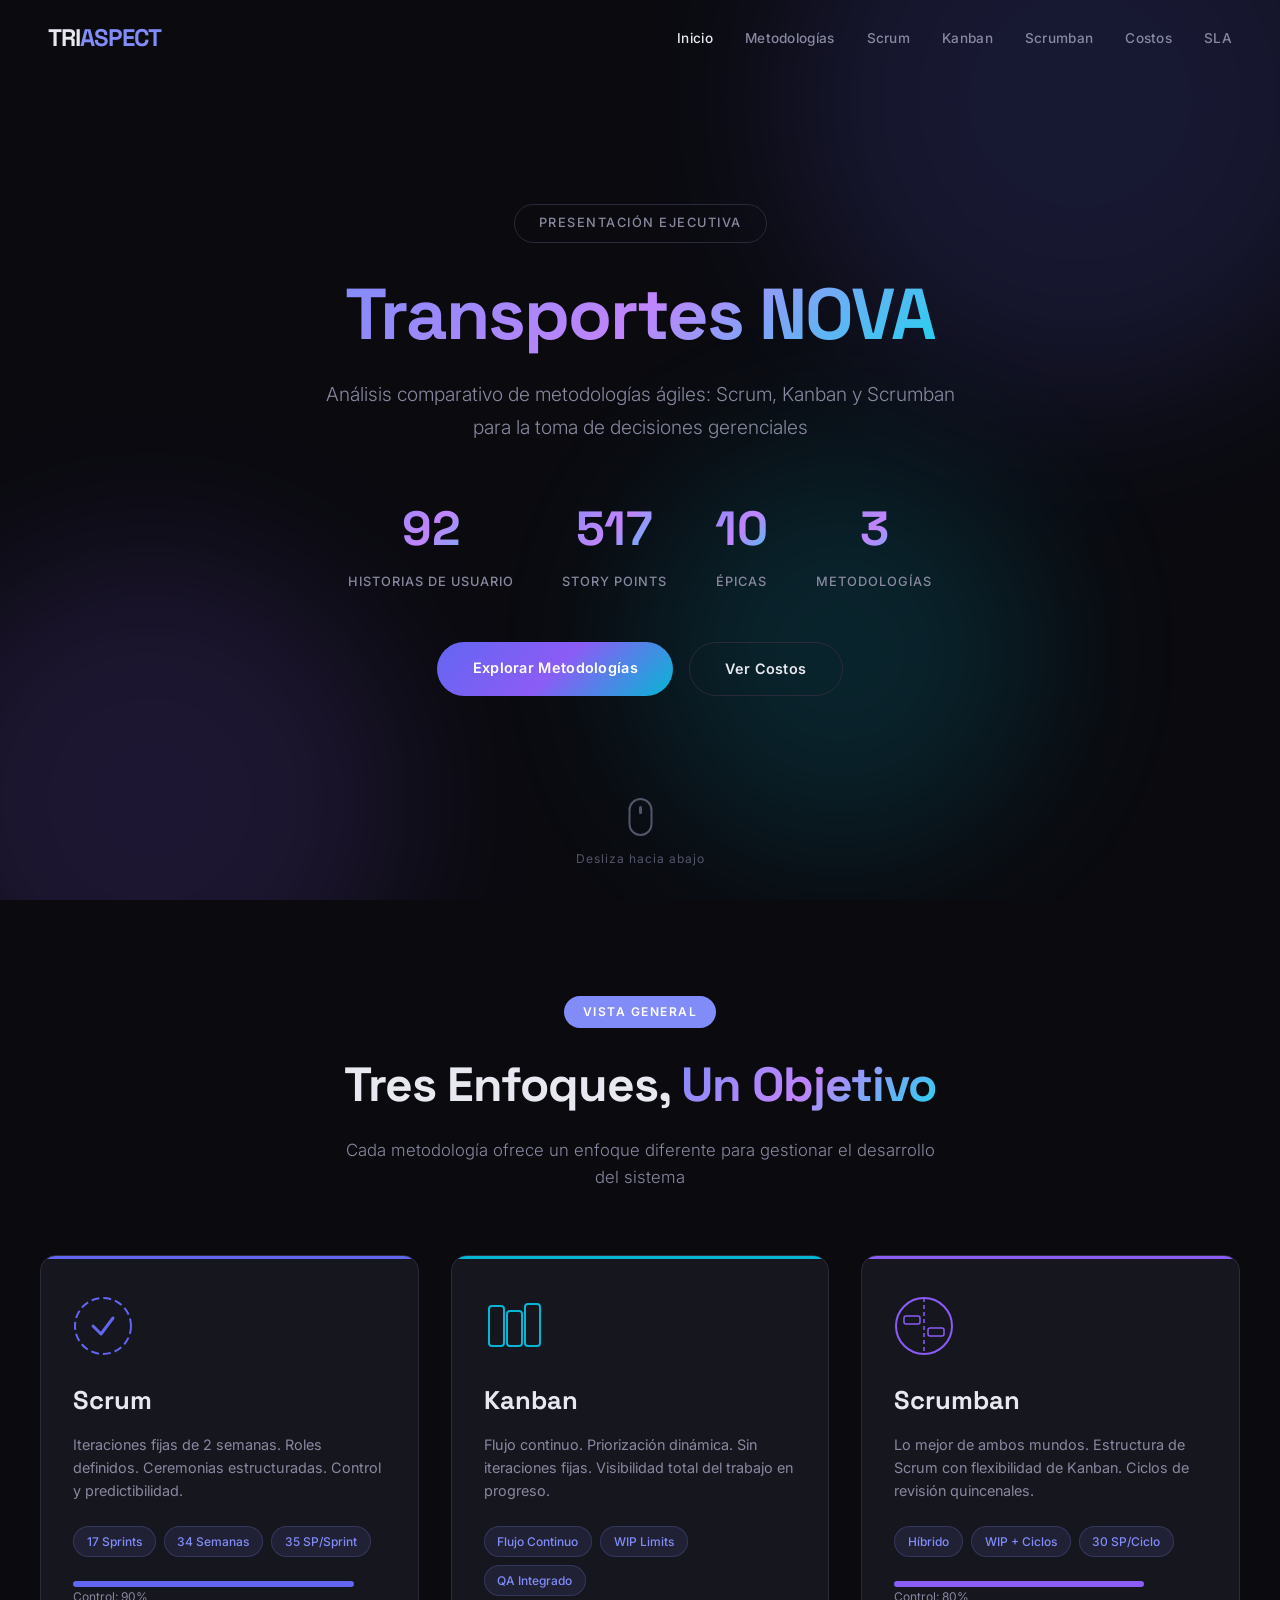
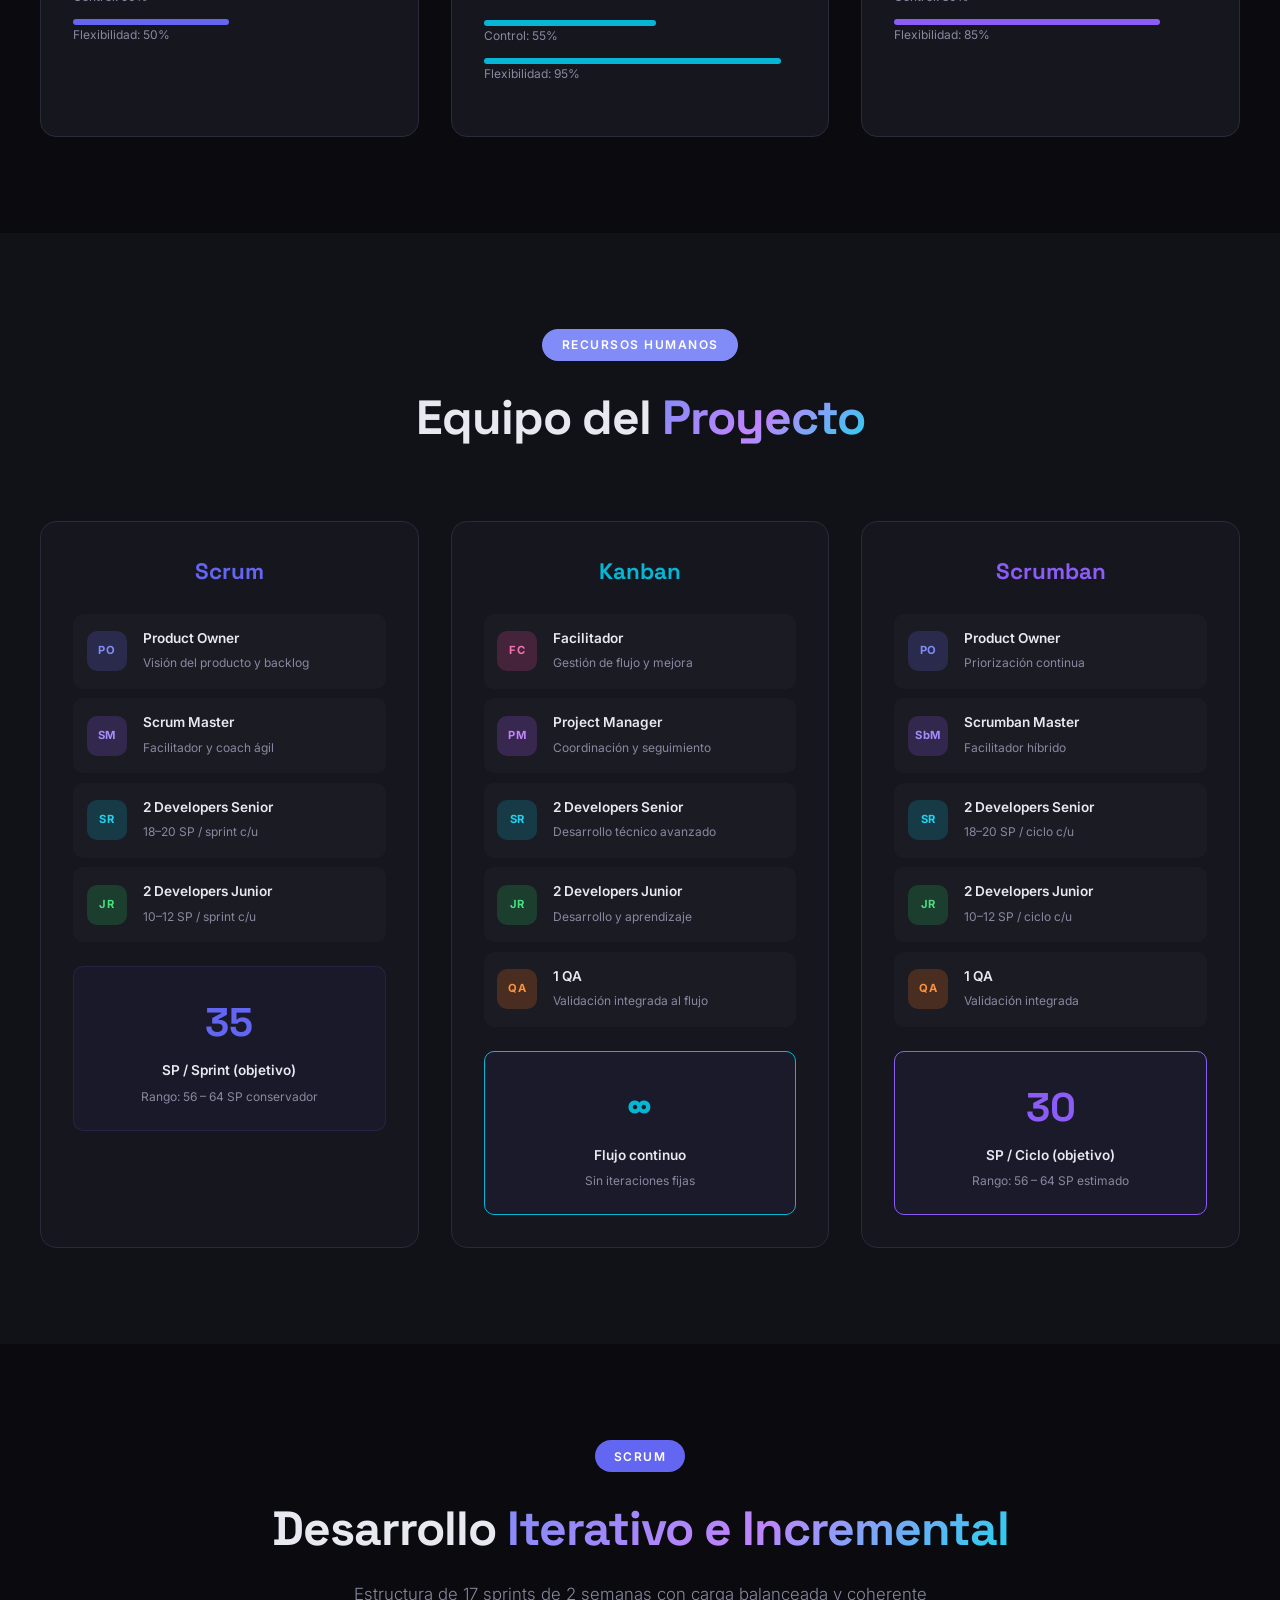
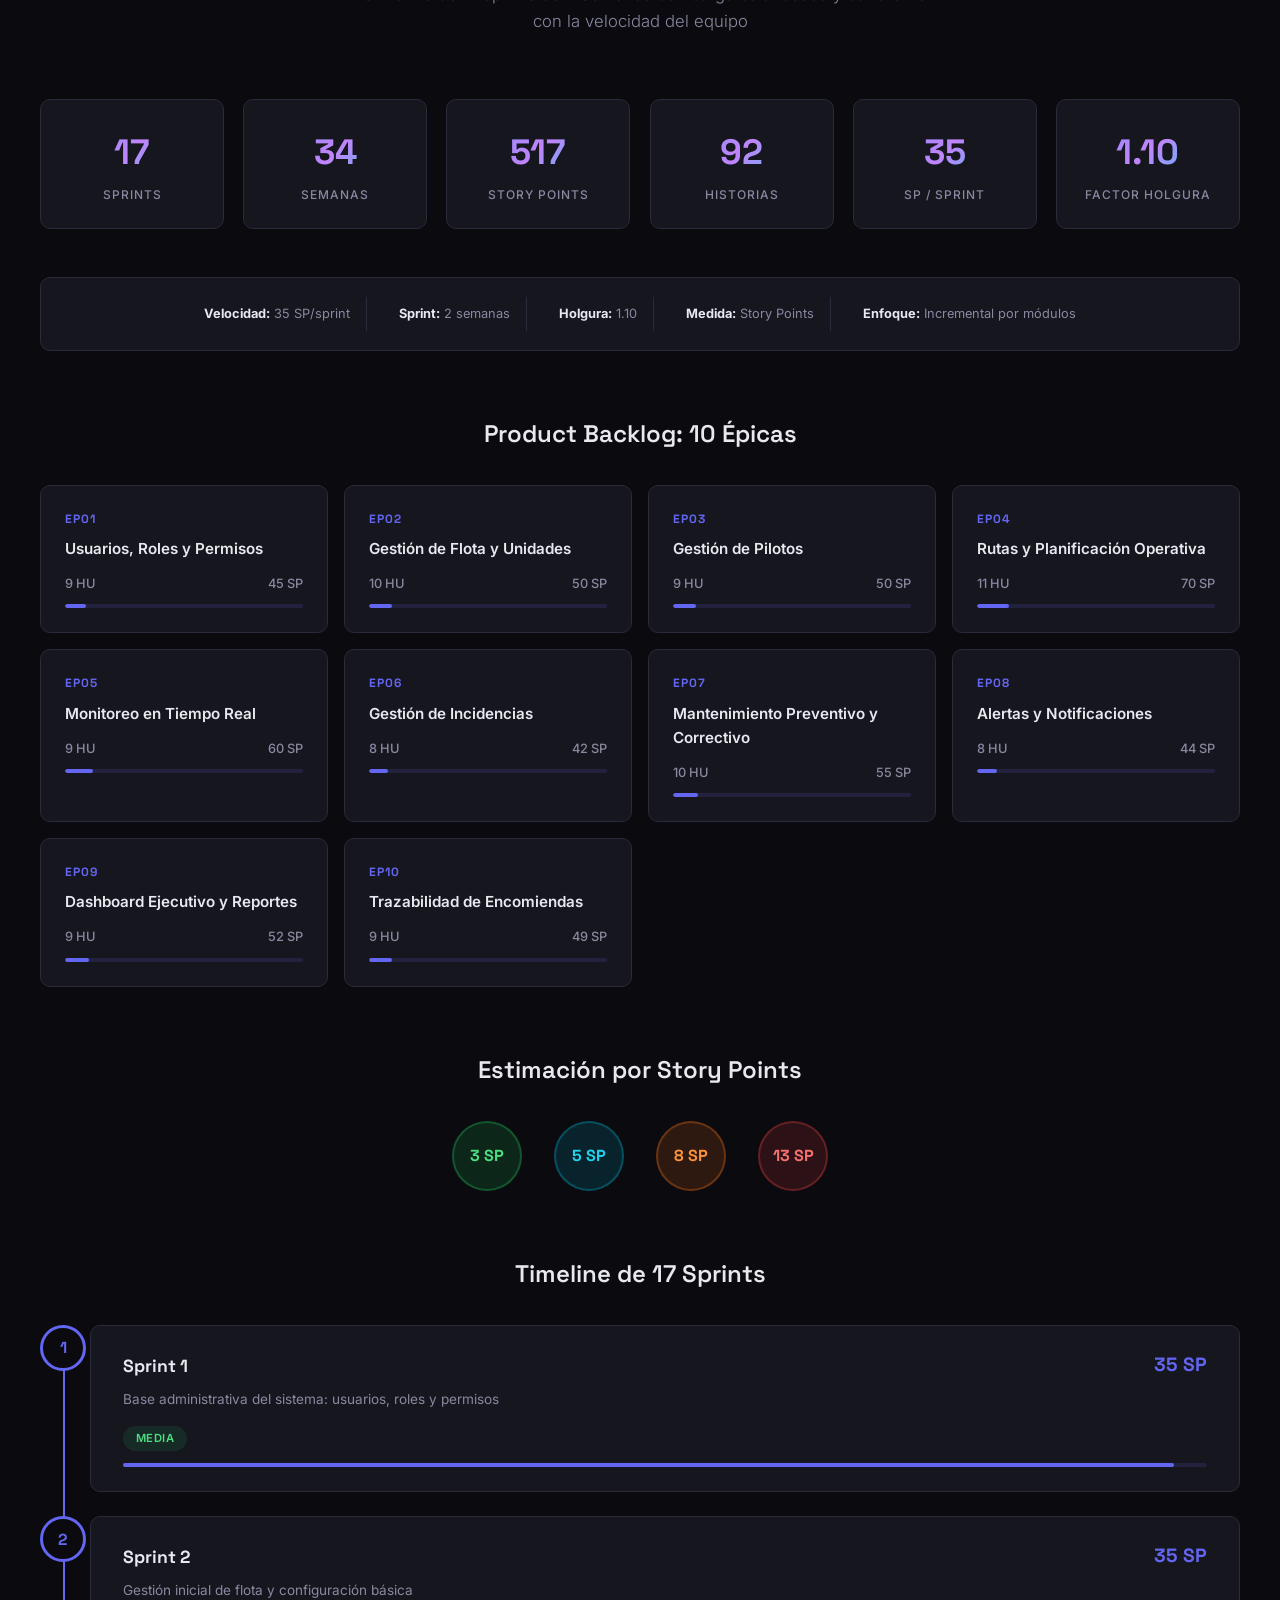
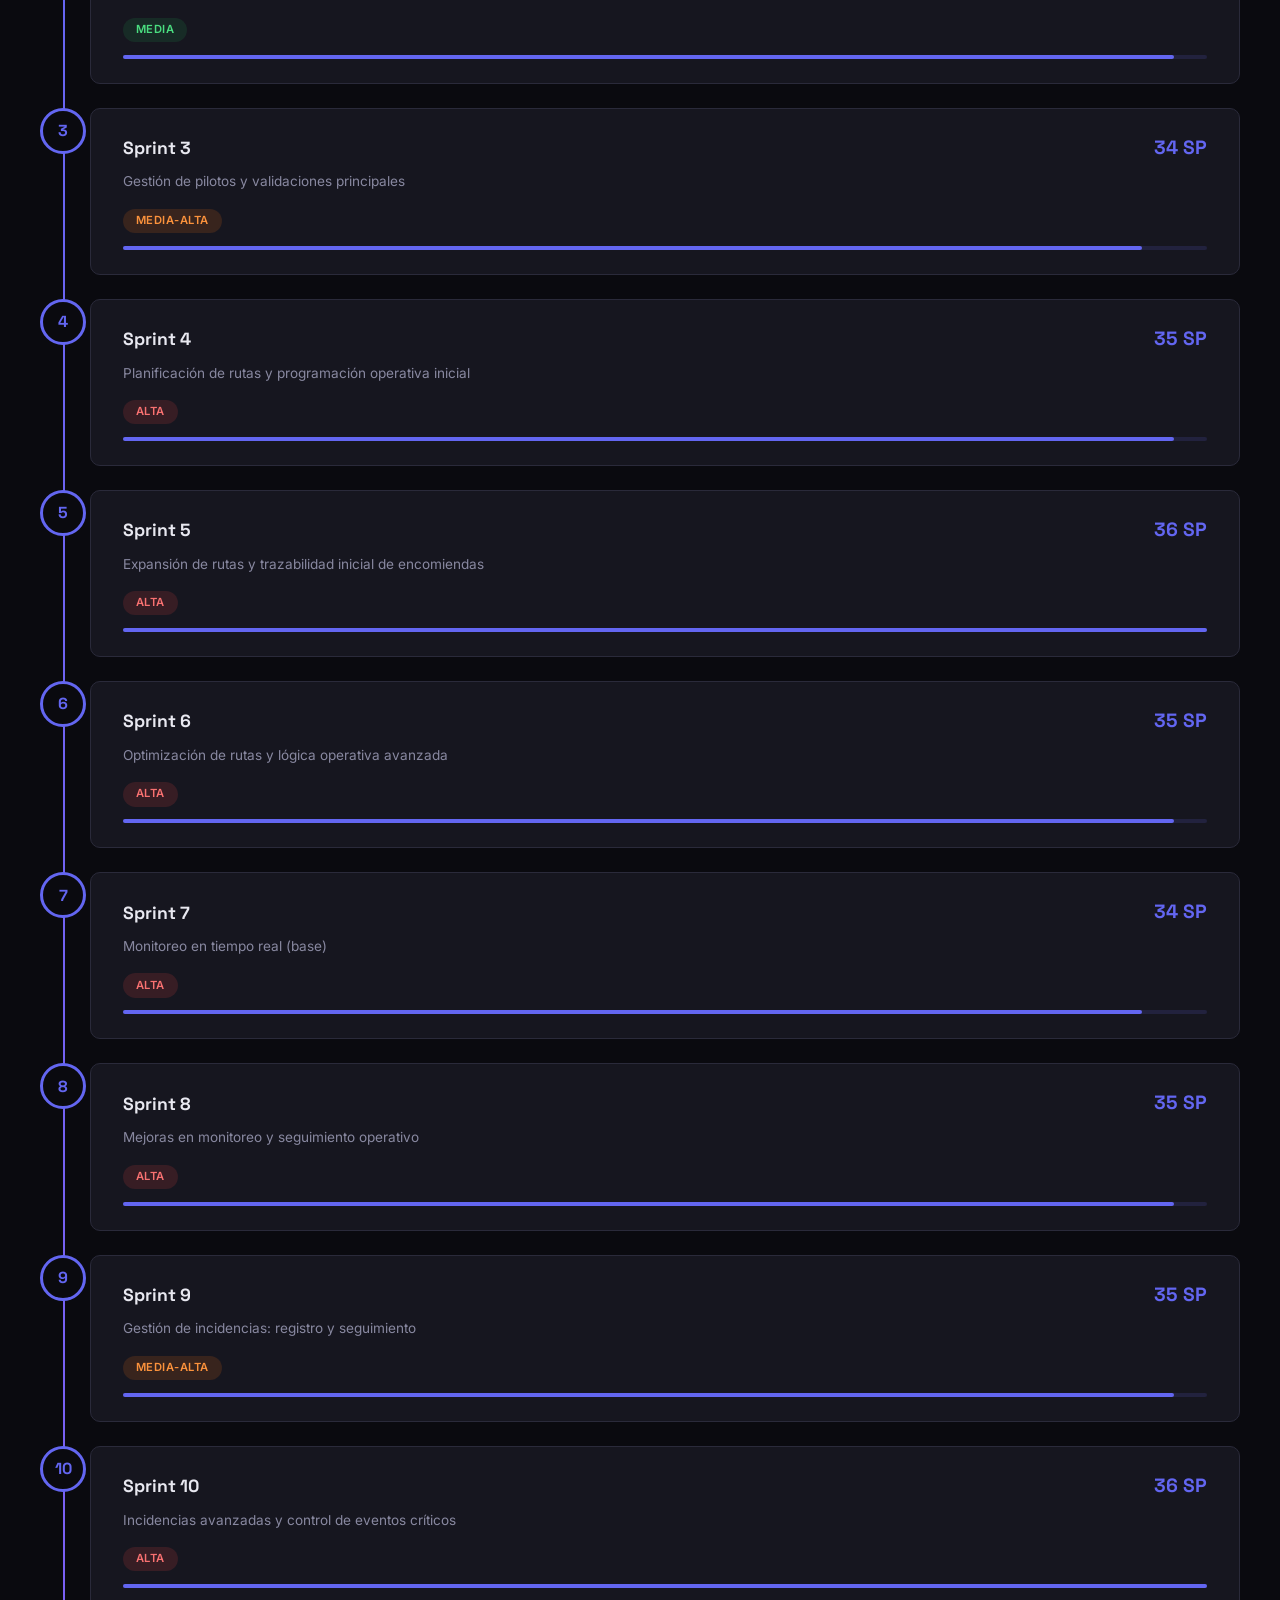
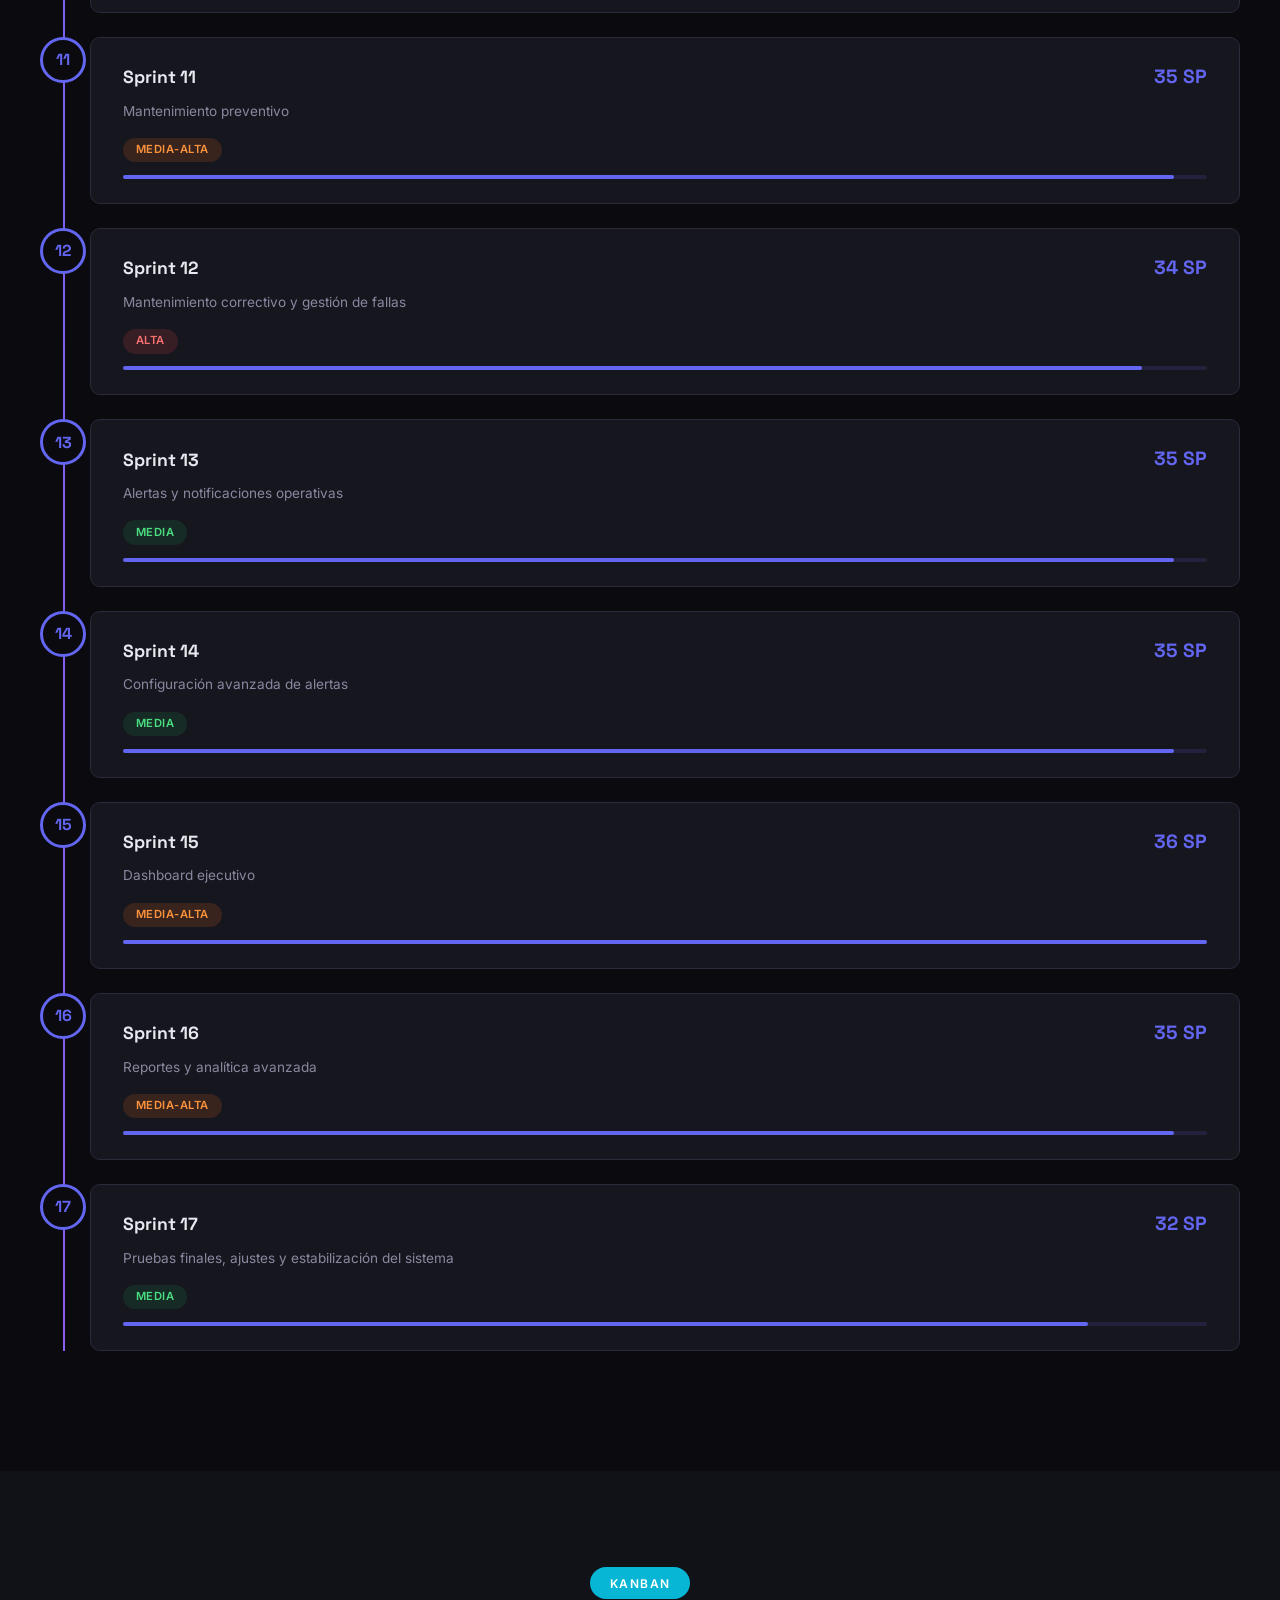
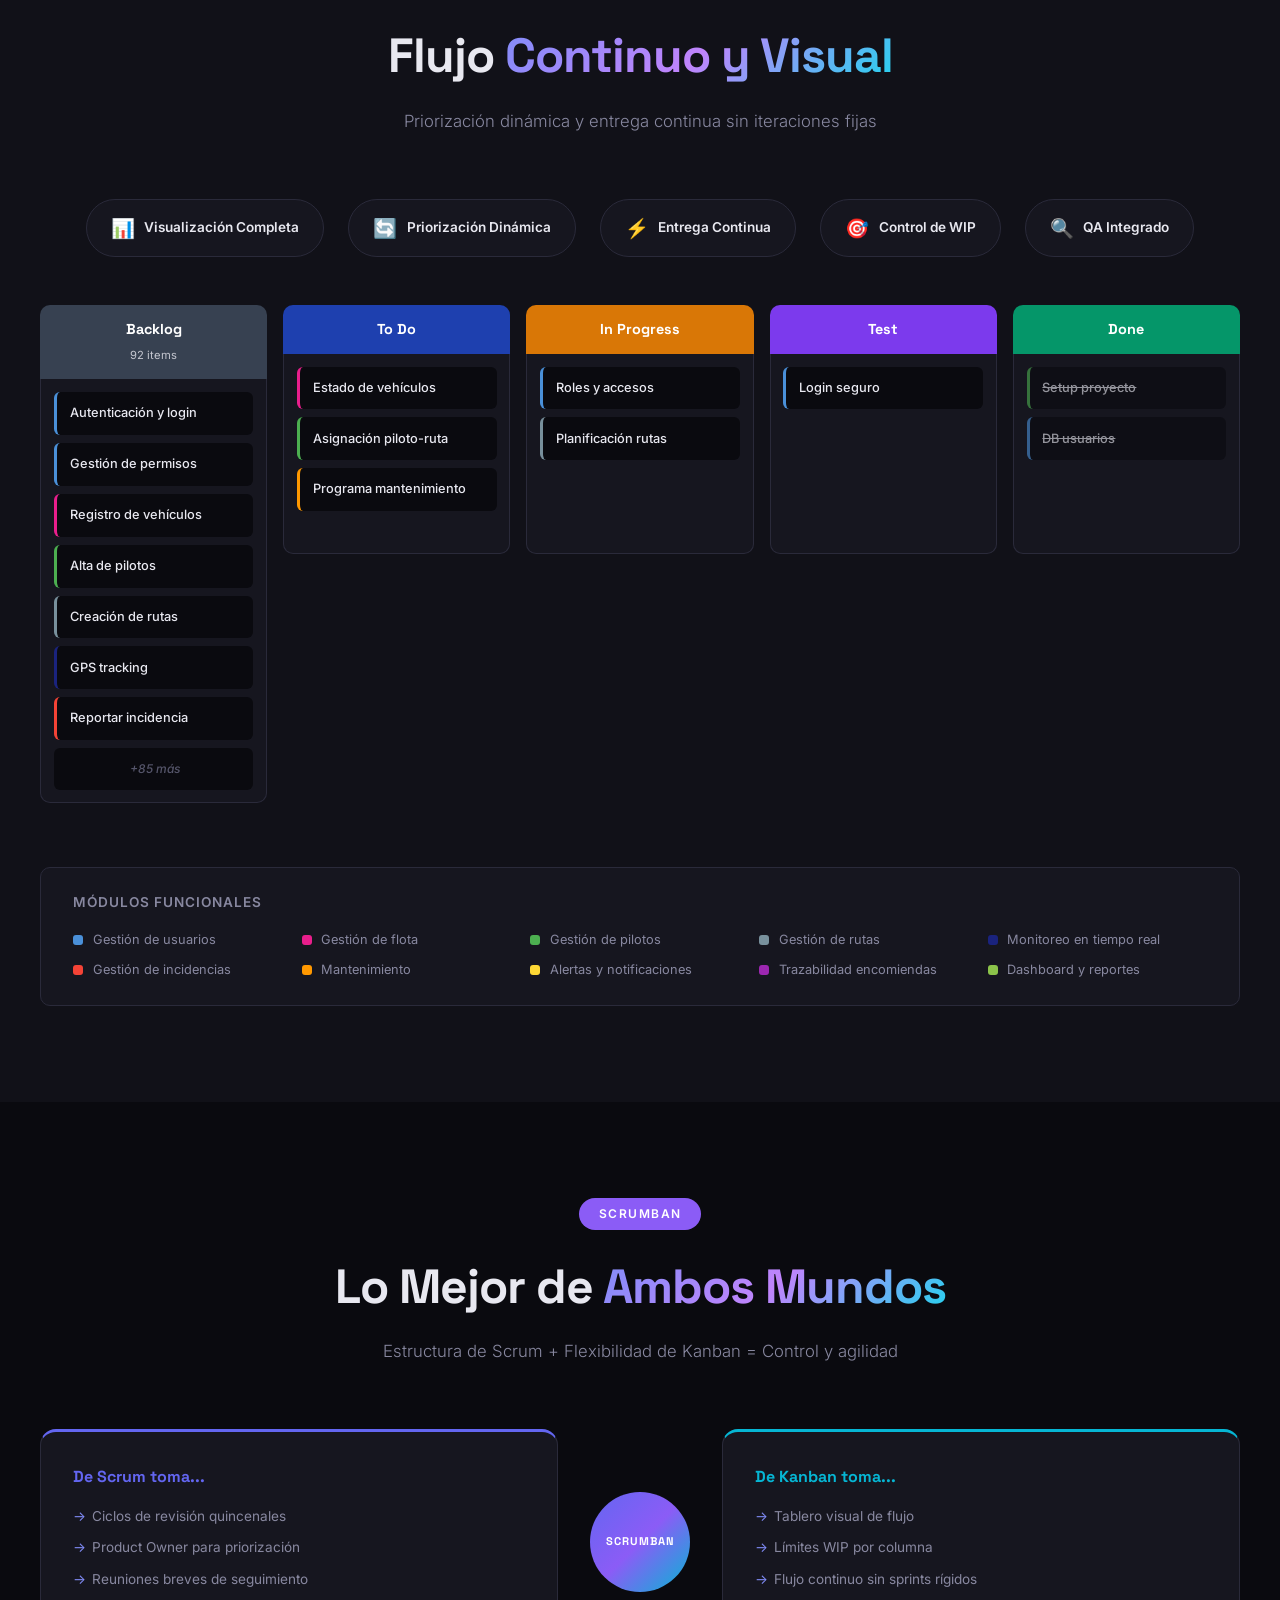
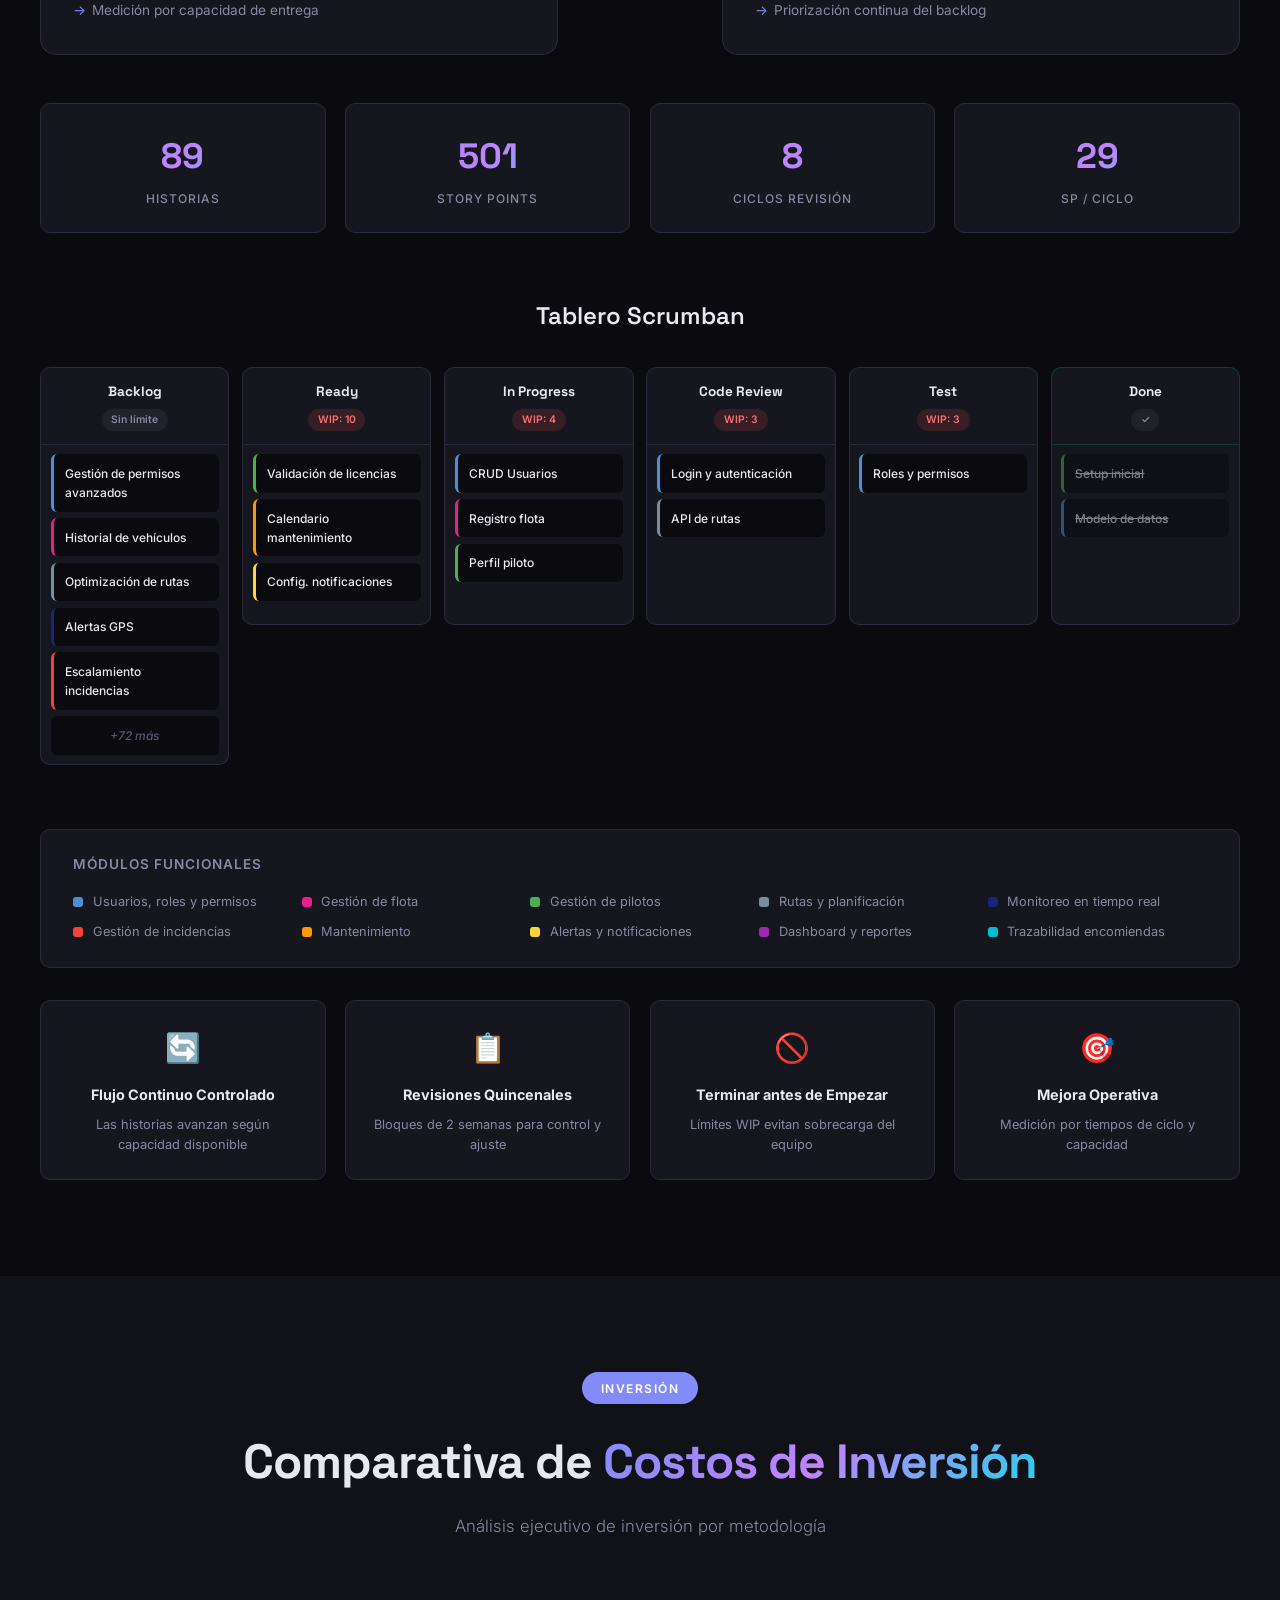
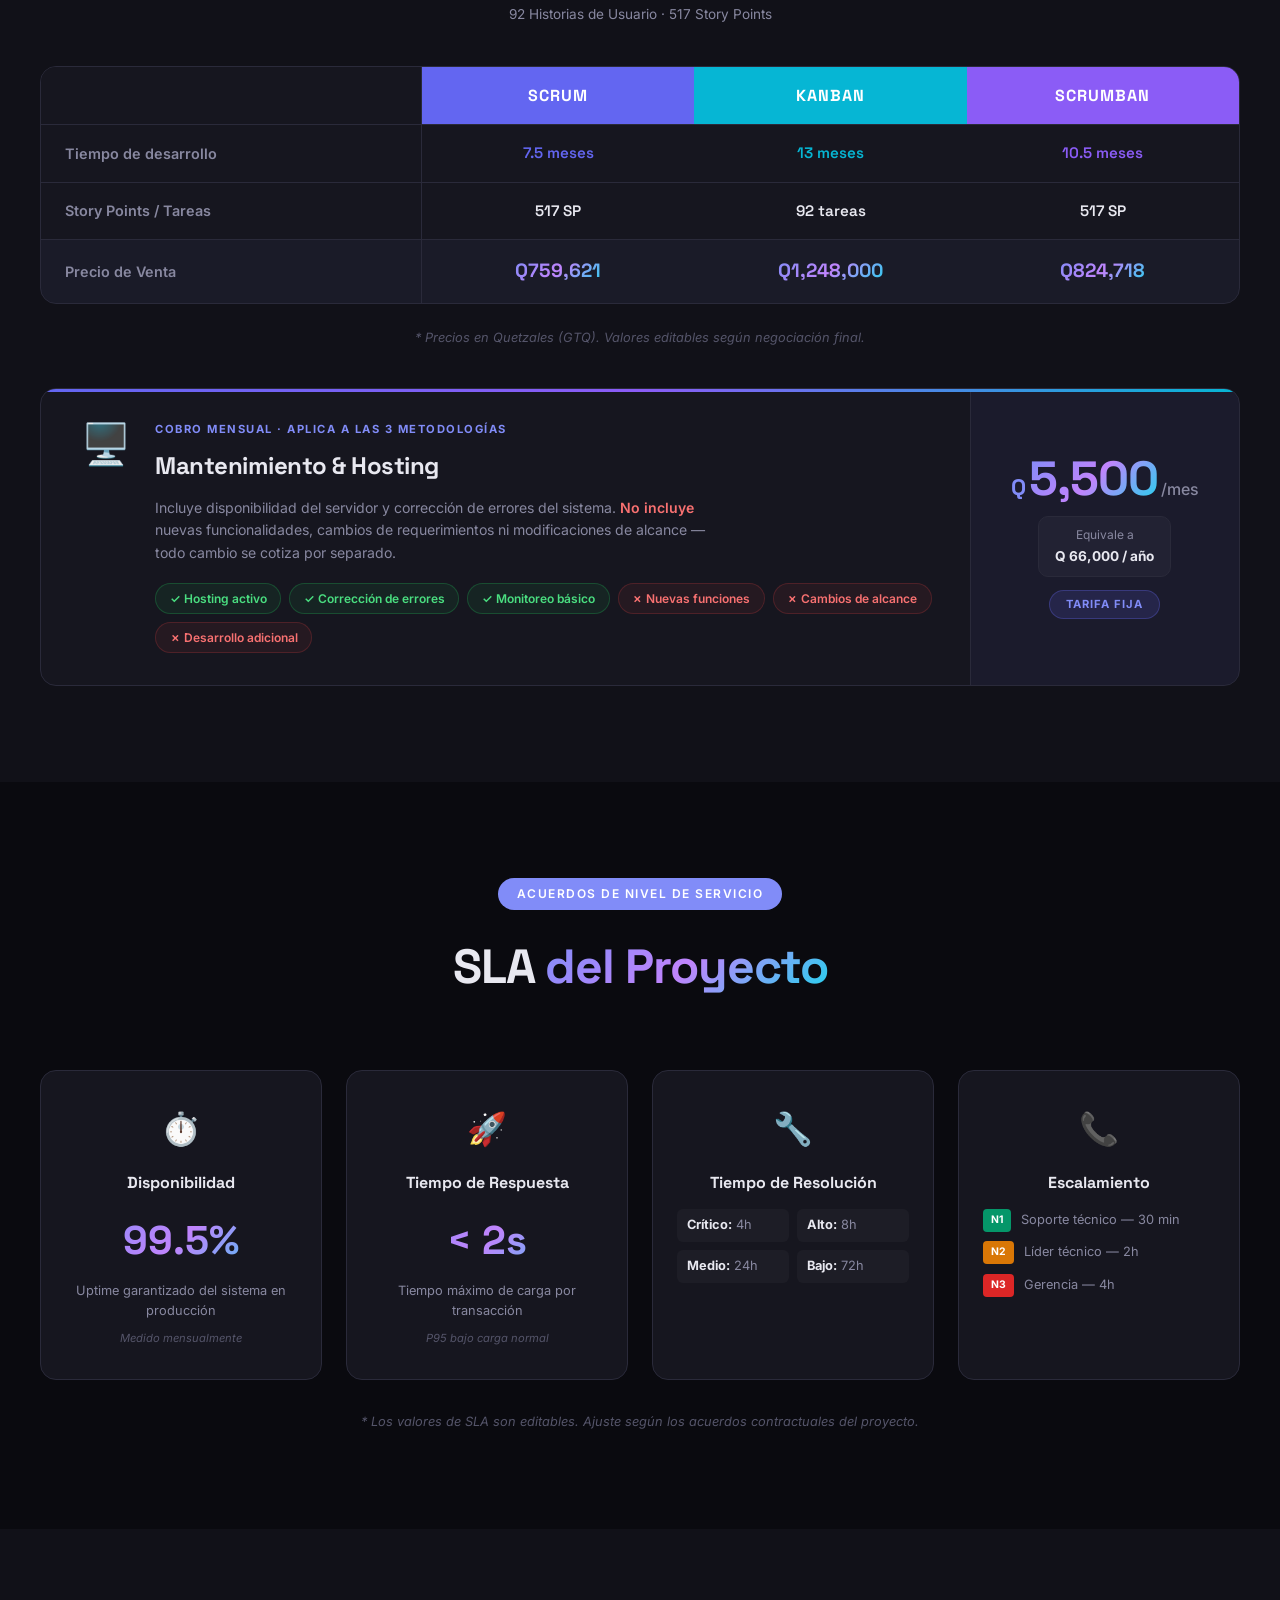
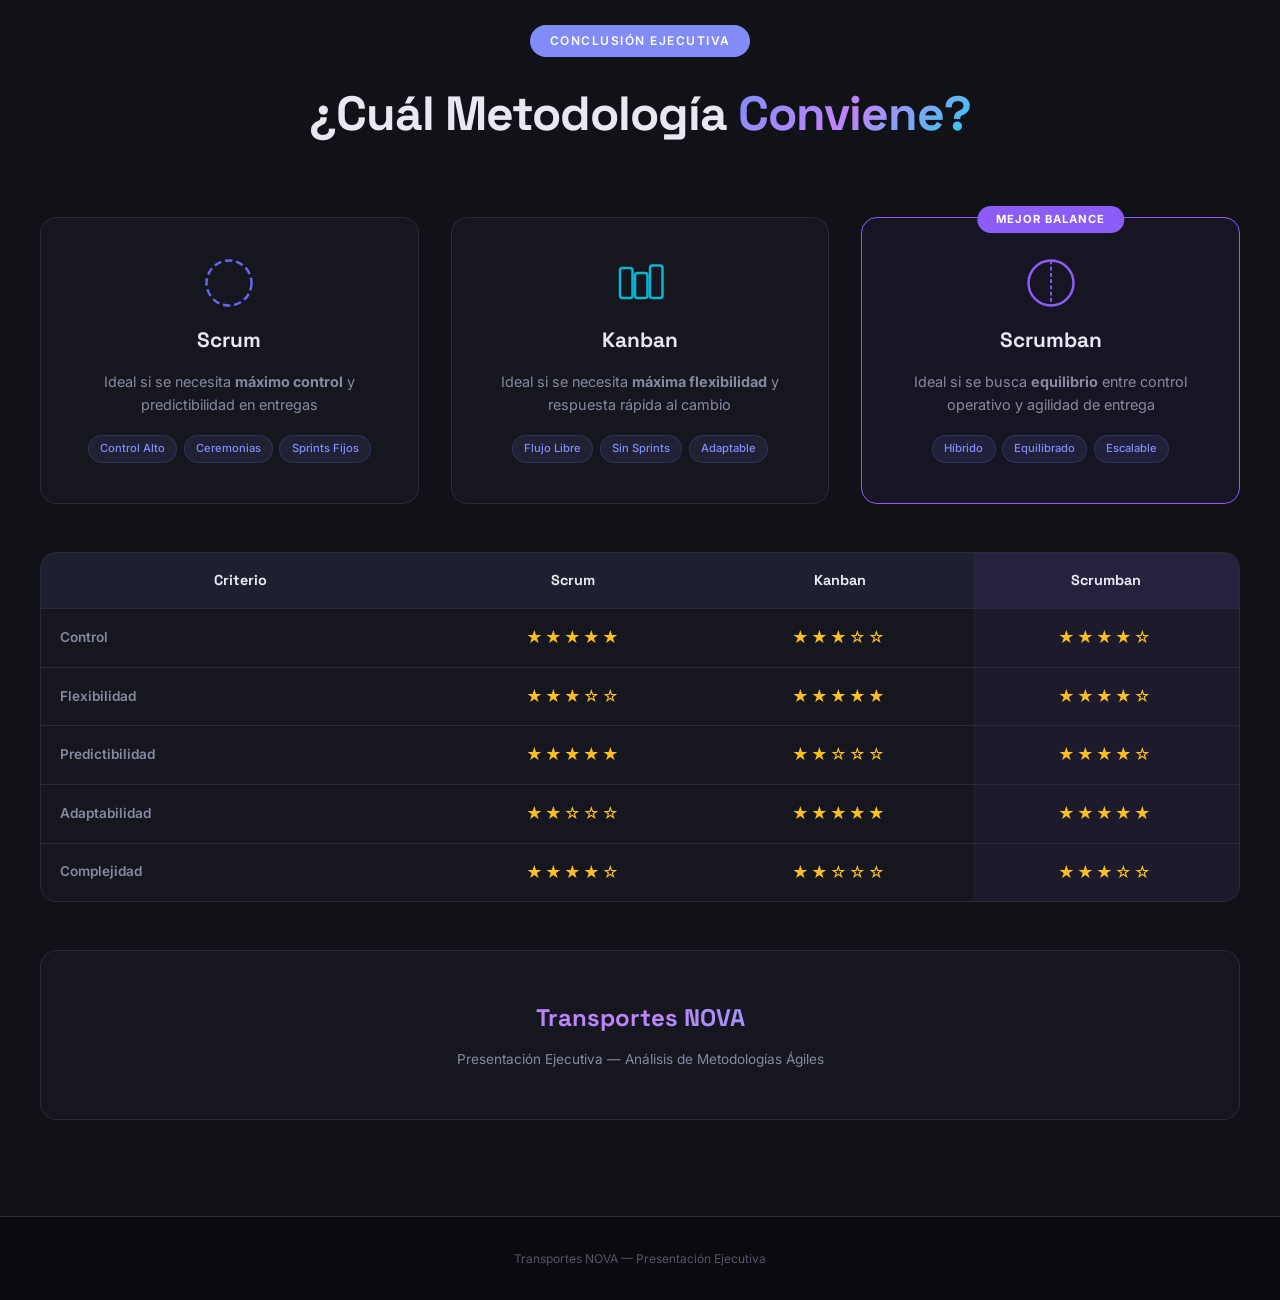
==== index.html @ 7ef786fa "changes" ====
<!DOCTYPE html>
<html lang="es">
<head>
    <meta charset="UTF-8">
    <meta name="viewport" content="width=device-width, initial-scale=1.0">
    <title>Transportes NOVA</title>
    <link rel="stylesheet" href="styles.css">
    <link href="https://fonts.googleapis.com/css2?family=Inter:wght@300;400;500;600;700;800;900&family=Space+Grotesk:wght@400;500;600;700&display=swap" rel="stylesheet">
</head>
<body>
    <!-- Progress Bar -->
    <div class="scroll-progress" id="scrollProgress"></div>

    <!-- Navigation -->
    <nav class="navbar" id="navbar">
        <div class="nav-logo">TRI<span class="accent">ASPECT</span></div>
        <div class="nav-links">
            <a href="#hero">Inicio</a>
            <a href="#metodologias">Metodologías</a>
            <a href="#scrum">Scrum</a>
            <a href="#kanban">Kanban</a>
            <a href="#scrumban">Scrumban</a>
            <a href="#costos">Costos</a>
            <a href="#sla">SLA</a>
        </div>
        <button class="nav-toggle" id="navToggle" aria-label="Menú">
            <span></span><span></span><span></span>
        </button>
    </nav>

    <!-- Mobile Menu -->
    <div class="mobile-menu" id="mobileMenu">
        <a href="#hero">Inicio</a>
        <a href="#metodologias">Metodologías</a>
        <a href="#scrum">Scrum</a>
        <a href="#kanban">Kanban</a>
        <a href="#scrumban">Scrumban</a>
        <a href="#costos">Costos</a>
        <a href="#sla">SLA</a>
    </div>

    <!-- HERO -->
    <section class="hero" id="hero">
        <div class="hero-bg-shapes">
            <div class="shape shape-1"></div>
            <div class="shape shape-2"></div>
            <div class="shape shape-3"></div>
        </div>
        <div class="hero-content">
            <div class="hero-badge animate-on-scroll">Presentación Ejecutiva</div>
            <h1 class="hero-title animate-on-scroll">
                <span class="gradient-text">Transportes NOVA</span>
            </h1>
            <p class="hero-subtitle animate-on-scroll">Análisis comparativo de metodologías ágiles: Scrum, Kanban y Scrumban para la toma de decisiones gerenciales</p>
            <div class="hero-stats">
                <div class="hero-stat animate-on-scroll">
                    <span class="hero-stat-number counter" data-target="92">0</span>
                    <span class="hero-stat-label">Historias de Usuario</span>
                </div>
                <div class="hero-stat animate-on-scroll" style="animation-delay: 0.1s">
                    <span class="hero-stat-number counter" data-target="517">0</span>
                    <span class="hero-stat-label">Story Points</span>
                </div>
                <div class="hero-stat animate-on-scroll" style="animation-delay: 0.2s">
                    <span class="hero-stat-number counter" data-target="10">0</span>
                    <span class="hero-stat-label">Épicas</span>
                </div>
                <div class="hero-stat animate-on-scroll" style="animation-delay: 0.3s">
                    <span class="hero-stat-number counter" data-target="3">0</span>
                    <span class="hero-stat-label">Metodologías</span>
                </div>
            </div>
            <div class="hero-buttons animate-on-scroll">
                <a href="#metodologias" class="btn btn-primary">Explorar Metodologías</a>
                <a href="#costos" class="btn btn-outline">Ver Costos</a>
            </div>
        </div>
        <div class="scroll-indicator">
            <div class="mouse">
                <div class="wheel"></div>
            </div>
            <span>Desliza hacia abajo</span>
        </div>
    </section>

    <!-- METODOLOGÍAS OVERVIEW -->
    <section class="section" id="metodologias">
        <div class="container">
            <div class="section-header animate-on-scroll">
                <span class="section-tag">Vista General</span>
                <h2 class="section-title">Tres Enfoques, <span class="gradient-text">Un Objetivo</span></h2>
                <p class="section-subtitle">Cada metodología ofrece un enfoque diferente para gestionar el desarrollo del sistema</p>
            </div>
            <div class="metodologias-grid">
                <div class="metodo-card animate-on-scroll slide-left" data-color="scrum">
                    <div class="metodo-icon">
                        <svg viewBox="0 0 60 60" fill="none"><circle cx="30" cy="30" r="28" stroke="currentColor" stroke-width="2" stroke-dasharray="8 4"/><path d="M20 30 L28 38 L40 22" stroke="currentColor" stroke-width="3" stroke-linecap="round" stroke-linejoin="round"/></svg>
                    </div>
                    <h3>Scrum</h3>
                    <p>Iteraciones fijas de 2 semanas. Roles definidos. Ceremonias estructuradas. Control y predictibilidad.</p>
                    <div class="metodo-tags">
                        <span class="tag">17 Sprints</span>
                        <span class="tag">34 Semanas</span>
                        <span class="tag">35 SP/Sprint</span>
                    </div>
                    <div class="metodo-bar">
                        <div class="bar-fill" data-width="90" style="background: var(--scrum)"></div>
                        <span>Control: 90%</span>
                    </div>
                    <div class="metodo-bar">
                        <div class="bar-fill" data-width="50" style="background: var(--scrum)"></div>
                        <span>Flexibilidad: 50%</span>
                    </div>
                </div>
                <div class="metodo-card animate-on-scroll" data-color="kanban">
                    <div class="metodo-icon">
                        <svg viewBox="0 0 60 60" fill="none"><rect x="5" y="10" width="15" height="40" rx="3" stroke="currentColor" stroke-width="2"/><rect x="23" y="15" width="15" height="35" rx="3" stroke="currentColor" stroke-width="2"/><rect x="41" y="8" width="15" height="42" rx="3" stroke="currentColor" stroke-width="2"/></svg>
                    </div>
                    <h3>Kanban</h3>
                    <p>Flujo continuo. Priorización dinámica. Sin iteraciones fijas. Visibilidad total del trabajo en progreso.</p>
                    <div class="metodo-tags">
                        <span class="tag">Flujo Continuo</span>
                        <span class="tag">WIP Limits</span>
                        <span class="tag">QA Integrado</span>
                    </div>
                    <div class="metodo-bar">
                        <div class="bar-fill" data-width="55" style="background: var(--kanban)"></div>
                        <span>Control: 55%</span>
                    </div>
                    <div class="metodo-bar">
                        <div class="bar-fill" data-width="95" style="background: var(--kanban)"></div>
                        <span>Flexibilidad: 95%</span>
                    </div>
                </div>
                <div class="metodo-card animate-on-scroll slide-right" data-color="scrumban">
                    <div class="metodo-icon">
                        <svg viewBox="0 0 60 60" fill="none"><circle cx="30" cy="30" r="28" stroke="currentColor" stroke-width="2"/><line x1="30" y1="2" x2="30" y2="58" stroke="currentColor" stroke-width="1.5" stroke-dasharray="4 3"/><rect x="10" y="20" width="16" height="8" rx="2" stroke="currentColor" stroke-width="1.5"/><rect x="34" y="32" width="16" height="8" rx="2" stroke="currentColor" stroke-width="1.5"/></svg>
                    </div>
                    <h3>Scrumban</h3>
                    <p>Lo mejor de ambos mundos. Estructura de Scrum con flexibilidad de Kanban. Ciclos de revisión quincenales.</p>
                    <div class="metodo-tags">
                        <span class="tag">Híbrido</span>
                        <span class="tag">WIP + Ciclos</span>
                        <span class="tag">30 SP/Ciclo</span>
                    </div>
                    <div class="metodo-bar">
                        <div class="bar-fill" data-width="80" style="background: var(--scrumban)"></div>
                        <span>Control: 80%</span>
                    </div>
                    <div class="metodo-bar">
                        <div class="bar-fill" data-width="85" style="background: var(--scrumban)"></div>
                        <span>Flexibilidad: 85%</span>
                    </div>
                </div>
            </div>
        </div>
    </section>

    <!-- EQUIPO -->
    <section class="section section-dark" id="equipo">
        <div class="container">
            <div class="section-header animate-on-scroll">
                <span class="section-tag">Recursos Humanos</span>
                <h2 class="section-title">Equipo del <span class="gradient-text">Proyecto</span></h2>
            </div>
            <div class="equipo-comparison">
                <div class="equipo-col animate-on-scroll slide-left">
                    <h3 class="equipo-metodo" style="color: var(--scrum)">Scrum</h3>
                    <div class="role-card">
                        <div class="role-icon po">PO</div>
                        <div>
                            <strong>Product Owner</strong>
                            <span>Visión del producto y backlog</span>
                        </div>
                    </div>
                    <div class="role-card">
                        <div class="role-icon sm">SM</div>
                        <div>
                            <strong>Scrum Master</strong>
                            <span>Facilitador y coach ágil</span>
                        </div>
                    </div>
                    <div class="role-card">
                        <div class="role-icon sr">SR</div>
                        <div>
                            <strong>2 Developers Senior</strong>
                            <span>18–20 SP / sprint c/u</span>
                        </div>
                    </div>
                    <div class="role-card">
                        <div class="role-icon jr">JR</div>
                        <div>
                            <strong>2 Developers Junior</strong>
                            <span>10–12 SP / sprint c/u</span>
                        </div>
                    </div>
                    <div class="capacity-box">
                        <div class="capacity-number counter" data-target="35">0</div>
                        <div class="capacity-label">SP / Sprint (objetivo)</div>
                        <div class="capacity-range">Rango: 56 – 64 SP conservador</div>
                    </div>
                </div>
                <div class="equipo-col animate-on-scroll">
                    <h3 class="equipo-metodo" style="color: var(--kanban)">Kanban</h3>
                    <div class="role-card">
                        <div class="role-icon fc">FC</div>
                        <div>
                            <strong>Facilitador</strong>
                            <span>Gestión de flujo y mejora</span>
                        </div>
                    </div>
                    <div class="role-card">
                        <div class="role-icon pm">PM</div>
                        <div>
                            <strong>Project Manager</strong>
                            <span>Coordinación y seguimiento</span>
                        </div>
                    </div>
                    <div class="role-card">
                        <div class="role-icon sr">SR</div>
                        <div>
                            <strong>2 Developers Senior</strong>
                            <span>Desarrollo técnico avanzado</span>
                        </div>
                    </div>
                    <div class="role-card">
                        <div class="role-icon jr">JR</div>
                        <div>
                            <strong>2 Developers Junior</strong>
                            <span>Desarrollo y aprendizaje</span>
                        </div>
                    </div>
                    <div class="role-card">
                        <div class="role-icon qa">QA</div>
                        <div>
                            <strong>1 QA</strong>
                            <span>Validación integrada al flujo</span>
                        </div>
                    </div>
                    <div class="capacity-box" style="border-color: var(--kanban)">
                        <div class="capacity-number" style="color: var(--kanban)">∞</div>
                        <div class="capacity-label">Flujo continuo</div>
                        <div class="capacity-range">Sin iteraciones fijas</div>
                    </div>
                </div>
                <div class="equipo-col animate-on-scroll slide-right">
                    <h3 class="equipo-metodo" style="color: var(--scrumban)">Scrumban</h3>
                    <div class="role-card">
                        <div class="role-icon po">PO</div>
                        <div>
                            <strong>Product Owner</strong>
                            <span>Priorización continua</span>
                        </div>
                    </div>
                    <div class="role-card">
                        <div class="role-icon sm">SbM</div>
                        <div>
                            <strong>Scrumban Master</strong>
                            <span>Facilitador híbrido</span>
                        </div>
                    </div>
                    <div class="role-card">
                        <div class="role-icon sr">SR</div>
                        <div>
                            <strong>2 Developers Senior</strong>
                            <span>18–20 SP / ciclo c/u</span>
                        </div>
                    </div>
                    <div class="role-card">
                        <div class="role-icon jr">JR</div>
                        <div>
                            <strong>2 Developers Junior</strong>
                            <span>10–12 SP / ciclo c/u</span>
                        </div>
                    </div>
                    <div class="role-card">
                        <div class="role-icon qa">QA</div>
                        <div>
                            <strong>1 QA</strong>
                            <span>Validación integrada</span>
                        </div>
                    </div>
                    <div class="capacity-box" style="border-color: var(--scrumban)">
                        <div class="capacity-number counter" data-target="30" style="color: var(--scrumban)">0</div>
                        <div class="capacity-label">SP / Ciclo (objetivo)</div>
                        <div class="capacity-range">Rango: 56 – 64 SP estimado</div>
                    </div>
                </div>
            </div>
        </div>
    </section>

    <!-- SCRUM SECTION -->
    <section class="section" id="scrum">
        <div class="container">
            <div class="section-header animate-on-scroll">
                <span class="section-tag" style="background: var(--scrum)">Scrum</span>
                <h2 class="section-title">Desarrollo <span class="gradient-text">Iterativo e Incremental</span></h2>
                <p class="section-subtitle">Estructura de 17 sprints de 2 semanas con carga balanceada y coherente con la velocidad del equipo</p>
            </div>

            <!-- Scrum Key Metrics -->
            <div class="metrics-row animate-on-scroll">
                <div class="metric-card">
                    <div class="metric-value counter" data-target="17">0</div>
                    <div class="metric-label">Sprints</div>
                </div>
                <div class="metric-card">
                    <div class="metric-value counter" data-target="34">0</div>
                    <div class="metric-label">Semanas</div>
                </div>
                <div class="metric-card">
                    <div class="metric-value counter" data-target="517">0</div>
                    <div class="metric-label">Story Points</div>
                </div>
                <div class="metric-card">
                    <div class="metric-value counter" data-target="92">0</div>
                    <div class="metric-label">Historias</div>
                </div>
                <div class="metric-card">
                    <div class="metric-value counter" data-target="35">0</div>
                    <div class="metric-label">SP / Sprint</div>
                </div>
                <div class="metric-card">
                    <div class="metric-value">1.10</div>
                    <div class="metric-label">Factor Holgura</div>
                </div>
            </div>

            <!-- Supuestos -->
            <div class="assumptions-bar animate-on-scroll">
                <div class="assumption"><strong>Velocidad:</strong> 35 SP/sprint</div>
                <div class="assumption"><strong>Sprint:</strong> 2 semanas</div>
                <div class="assumption"><strong>Holgura:</strong> 1.10</div>
                <div class="assumption"><strong>Medida:</strong> Story Points</div>
                <div class="assumption"><strong>Enfoque:</strong> Incremental por módulos</div>
            </div>

            <!-- Épicas Grid -->
            <div class="section-subheader animate-on-scroll">
                <h3>Product Backlog: 10 Épicas</h3>
            </div>
            <div class="epicas-grid">
                <div class="epica-card animate-on-scroll" style="--delay: 0s">
                    <div class="epica-code">EP01</div>
                    <div class="epica-name">Usuarios, Roles y Permisos</div>
                    <div class="epica-stats"><span>9 HU</span><span>45 SP</span></div>
                    <div class="epica-bar"><div class="epica-fill" data-width="8.7"></div></div>
                </div>
                <div class="epica-card animate-on-scroll" style="--delay: 0.05s">
                    <div class="epica-code">EP02</div>
                    <div class="epica-name">Gestión de Flota y Unidades</div>
                    <div class="epica-stats"><span>10 HU</span><span>50 SP</span></div>
                    <div class="epica-bar"><div class="epica-fill" data-width="9.7"></div></div>
                </div>
                <div class="epica-card animate-on-scroll" style="--delay: 0.1s">
                    <div class="epica-code">EP03</div>
                    <div class="epica-name">Gestión de Pilotos</div>
                    <div class="epica-stats"><span>9 HU</span><span>50 SP</span></div>
                    <div class="epica-bar"><div class="epica-fill" data-width="9.7"></div></div>
                </div>
                <div class="epica-card animate-on-scroll" style="--delay: 0.15s">
                    <div class="epica-code">EP04</div>
                    <div class="epica-name">Rutas y Planificación Operativa</div>
                    <div class="epica-stats"><span>11 HU</span><span>70 SP</span></div>
                    <div class="epica-bar"><div class="epica-fill" data-width="13.5"></div></div>
                </div>
                <div class="epica-card animate-on-scroll" style="--delay: 0.2s">
                    <div class="epica-code">EP05</div>
                    <div class="epica-name">Monitoreo en Tiempo Real</div>
                    <div class="epica-stats"><span>9 HU</span><span>60 SP</span></div>
                    <div class="epica-bar"><div class="epica-fill" data-width="11.6"></div></div>
                </div>
                <div class="epica-card animate-on-scroll" style="--delay: 0.25s">
                    <div class="epica-code">EP06</div>
                    <div class="epica-name">Gestión de Incidencias</div>
                    <div class="epica-stats"><span>8 HU</span><span>42 SP</span></div>
                    <div class="epica-bar"><div class="epica-fill" data-width="8.1"></div></div>
                </div>
                <div class="epica-card animate-on-scroll" style="--delay: 0.3s">
                    <div class="epica-code">EP07</div>
                    <div class="epica-name">Mantenimiento Preventivo y Correctivo</div>
                    <div class="epica-stats"><span>10 HU</span><span>55 SP</span></div>
                    <div class="epica-bar"><div class="epica-fill" data-width="10.6"></div></div>
                </div>
                <div class="epica-card animate-on-scroll" style="--delay: 0.35s">
                    <div class="epica-code">EP08</div>
                    <div class="epica-name">Alertas y Notificaciones</div>
                    <div class="epica-stats"><span>8 HU</span><span>44 SP</span></div>
                    <div class="epica-bar"><div class="epica-fill" data-width="8.5"></div></div>
                </div>
                <div class="epica-card animate-on-scroll" style="--delay: 0.4s">
                    <div class="epica-code">EP09</div>
                    <div class="epica-name">Dashboard Ejecutivo y Reportes</div>
                    <div class="epica-stats"><span>9 HU</span><span>52 SP</span></div>
                    <div class="epica-bar"><div class="epica-fill" data-width="10.1"></div></div>
                </div>
                <div class="epica-card animate-on-scroll" style="--delay: 0.45s">
                    <div class="epica-code">EP10</div>
                    <div class="epica-name">Trazabilidad de Encomiendas</div>
                    <div class="epica-stats"><span>9 HU</span><span>49 SP</span></div>
                    <div class="epica-bar"><div class="epica-fill" data-width="9.5"></div></div>
                </div>
            </div>

            <!-- SP Distribution -->
            <div class="section-subheader animate-on-scroll">
                <h3>Estimación por Story Points</h3>
            </div>
            <div class="sp-sizes animate-on-scroll">
                <div class="sp-badge sp-3">3 SP</div>
                <div class="sp-badge sp-5">5 SP</div>
                <div class="sp-badge sp-8">8 SP</div>
                <div class="sp-badge sp-13">13 SP</div>
            </div>

            <!-- Sprint Timeline -->
            <div class="section-subheader animate-on-scroll">
                <h3>Timeline de 17 Sprints</h3>
            </div>
            <div class="sprint-timeline">
                <div class="timeline-line"></div>

                <div class="sprint-card animate-on-scroll" style="--delay: 0s">
                    <div class="sprint-marker"><div class="sprint-number">1</div></div>
                    <div class="sprint-content">
                        <div class="sprint-header"><h4>Sprint 1</h4><div class="sprint-sp">35 SP</div></div>
                        <p>Base administrativa del sistema: usuarios, roles y permisos</p>
                        <div class="sprint-complexity media">Media</div>
                        <div class="sprint-bar"><div class="sprint-fill" style="width: 97%"></div></div>
                    </div>
                </div>

                <div class="sprint-card animate-on-scroll" style="--delay: 0.04s">
                    <div class="sprint-marker"><div class="sprint-number">2</div></div>
                    <div class="sprint-content">
                        <div class="sprint-header"><h4>Sprint 2</h4><div class="sprint-sp">35 SP</div></div>
                        <p>Gestión inicial de flota y configuración básica</p>
                        <div class="sprint-complexity media">Media</div>
                        <div class="sprint-bar"><div class="sprint-fill" style="width: 97%"></div></div>
                    </div>
                </div>

                <div class="sprint-card animate-on-scroll" style="--delay: 0.08s">
                    <div class="sprint-marker"><div class="sprint-number">3</div></div>
                    <div class="sprint-content">
                        <div class="sprint-header"><h4>Sprint 3</h4><div class="sprint-sp">34 SP</div></div>
                        <p>Gestión de pilotos y validaciones principales</p>
                        <div class="sprint-complexity media-alta">Media-Alta</div>
                        <div class="sprint-bar"><div class="sprint-fill" style="width: 94%"></div></div>
                    </div>
                </div>

                <div class="sprint-card animate-on-scroll" style="--delay: 0.12s">
                    <div class="sprint-marker"><div class="sprint-number">4</div></div>
                    <div class="sprint-content">
                        <div class="sprint-header"><h4>Sprint 4</h4><div class="sprint-sp">35 SP</div></div>
                        <p>Planificación de rutas y programación operativa inicial</p>
                        <div class="sprint-complexity alta">Alta</div>
                        <div class="sprint-bar"><div class="sprint-fill" style="width: 97%"></div></div>
                    </div>
                </div>

                <div class="sprint-card animate-on-scroll" style="--delay: 0.16s">
                    <div class="sprint-marker"><div class="sprint-number">5</div></div>
                    <div class="sprint-content">
                        <div class="sprint-header"><h4>Sprint 5</h4><div class="sprint-sp">36 SP</div></div>
                        <p>Expansión de rutas y trazabilidad inicial de encomiendas</p>
                        <div class="sprint-complexity alta">Alta</div>
                        <div class="sprint-bar"><div class="sprint-fill" style="width: 100%"></div></div>
                    </div>
                </div>

                <div class="sprint-card animate-on-scroll" style="--delay: 0.2s">
                    <div class="sprint-marker"><div class="sprint-number">6</div></div>
                    <div class="sprint-content">
                        <div class="sprint-header"><h4>Sprint 6</h4><div class="sprint-sp">35 SP</div></div>
                        <p>Optimización de rutas y lógica operativa avanzada</p>
                        <div class="sprint-complexity alta">Alta</div>
                        <div class="sprint-bar"><div class="sprint-fill" style="width: 97%"></div></div>
                    </div>
                </div>

                <div class="sprint-card animate-on-scroll" style="--delay: 0.24s">
                    <div class="sprint-marker"><div class="sprint-number">7</div></div>
                    <div class="sprint-content">
                        <div class="sprint-header"><h4>Sprint 7</h4><div class="sprint-sp">34 SP</div></div>
                        <p>Monitoreo en tiempo real (base)</p>
                        <div class="sprint-complexity alta">Alta</div>
                        <div class="sprint-bar"><div class="sprint-fill" style="width: 94%"></div></div>
                    </div>
                </div>

                <div class="sprint-card animate-on-scroll" style="--delay: 0.28s">
                    <div class="sprint-marker"><div class="sprint-number">8</div></div>
                    <div class="sprint-content">
                        <div class="sprint-header"><h4>Sprint 8</h4><div class="sprint-sp">35 SP</div></div>
                        <p>Mejoras en monitoreo y seguimiento operativo</p>
                        <div class="sprint-complexity alta">Alta</div>
                        <div class="sprint-bar"><div class="sprint-fill" style="width: 97%"></div></div>
                    </div>
                </div>

                <div class="sprint-card animate-on-scroll" style="--delay: 0.32s">
                    <div class="sprint-marker"><div class="sprint-number">9</div></div>
                    <div class="sprint-content">
                        <div class="sprint-header"><h4>Sprint 9</h4><div class="sprint-sp">35 SP</div></div>
                        <p>Gestión de incidencias: registro y seguimiento</p>
                        <div class="sprint-complexity media-alta">Media-Alta</div>
                        <div class="sprint-bar"><div class="sprint-fill" style="width: 97%"></div></div>
                    </div>
                </div>

                <div class="sprint-card animate-on-scroll" style="--delay: 0.36s">
                    <div class="sprint-marker"><div class="sprint-number">10</div></div>
                    <div class="sprint-content">
                        <div class="sprint-header"><h4>Sprint 10</h4><div class="sprint-sp">36 SP</div></div>
                        <p>Incidencias avanzadas y control de eventos críticos</p>
                        <div class="sprint-complexity alta">Alta</div>
                        <div class="sprint-bar"><div class="sprint-fill" style="width: 100%"></div></div>
                    </div>
                </div>

                <div class="sprint-card animate-on-scroll" style="--delay: 0.4s">
                    <div class="sprint-marker"><div class="sprint-number">11</div></div>
                    <div class="sprint-content">
                        <div class="sprint-header"><h4>Sprint 11</h4><div class="sprint-sp">35 SP</div></div>
                        <p>Mantenimiento preventivo</p>
                        <div class="sprint-complexity media-alta">Media-Alta</div>
                        <div class="sprint-bar"><div class="sprint-fill" style="width: 97%"></div></div>
                    </div>
                </div>

                <div class="sprint-card animate-on-scroll" style="--delay: 0.44s">
                    <div class="sprint-marker"><div class="sprint-number">12</div></div>
                    <div class="sprint-content">
                        <div class="sprint-header"><h4>Sprint 12</h4><div class="sprint-sp">34 SP</div></div>
                        <p>Mantenimiento correctivo y gestión de fallas</p>
                        <div class="sprint-complexity alta">Alta</div>
                        <div class="sprint-bar"><div class="sprint-fill" style="width: 94%"></div></div>
                    </div>
                </div>

                <div class="sprint-card animate-on-scroll" style="--delay: 0.48s">
                    <div class="sprint-marker"><div class="sprint-number">13</div></div>
                    <div class="sprint-content">
                        <div class="sprint-header"><h4>Sprint 13</h4><div class="sprint-sp">35 SP</div></div>
                        <p>Alertas y notificaciones operativas</p>
                        <div class="sprint-complexity media">Media</div>
                        <div class="sprint-bar"><div class="sprint-fill" style="width: 97%"></div></div>
                    </div>
                </div>

                <div class="sprint-card animate-on-scroll" style="--delay: 0.52s">
                    <div class="sprint-marker"><div class="sprint-number">14</div></div>
                    <div class="sprint-content">
                        <div class="sprint-header"><h4>Sprint 14</h4><div class="sprint-sp">35 SP</div></div>
                        <p>Configuración avanzada de alertas</p>
                        <div class="sprint-complexity media">Media</div>
                        <div class="sprint-bar"><div class="sprint-fill" style="width: 97%"></div></div>
                    </div>
                </div>

                <div class="sprint-card animate-on-scroll" style="--delay: 0.56s">
                    <div class="sprint-marker"><div class="sprint-number">15</div></div>
                    <div class="sprint-content">
                        <div class="sprint-header"><h4>Sprint 15</h4><div class="sprint-sp">36 SP</div></div>
                        <p>Dashboard ejecutivo</p>
                        <div class="sprint-complexity media-alta">Media-Alta</div>
                        <div class="sprint-bar"><div class="sprint-fill" style="width: 100%"></div></div>
                    </div>
                </div>

                <div class="sprint-card animate-on-scroll" style="--delay: 0.6s">
                    <div class="sprint-marker"><div class="sprint-number">16</div></div>
                    <div class="sprint-content">
                        <div class="sprint-header"><h4>Sprint 16</h4><div class="sprint-sp">35 SP</div></div>
                        <p>Reportes y analítica avanzada</p>
                        <div class="sprint-complexity media-alta">Media-Alta</div>
                        <div class="sprint-bar"><div class="sprint-fill" style="width: 97%"></div></div>
                    </div>
                </div>

                <div class="sprint-card animate-on-scroll" style="--delay: 0.64s">
                    <div class="sprint-marker"><div class="sprint-number">17</div></div>
                    <div class="sprint-content">
                        <div class="sprint-header"><h4>Sprint 17</h4><div class="sprint-sp">32 SP</div></div>
                        <p>Pruebas finales, ajustes y estabilización del sistema</p>
                        <div class="sprint-complexity media">Media</div>
                        <div class="sprint-bar"><div class="sprint-fill" style="width: 89%"></div></div>
                    </div>
                </div>

            </div>
        </div>
    </section>

    <!-- KANBAN SECTION -->
    <section class="section section-dark" id="kanban">
        <div class="container">
            <div class="section-header animate-on-scroll">
                <span class="section-tag" style="background: var(--kanban)">Kanban</span>
                <h2 class="section-title">Flujo <span class="gradient-text">Continuo y Visual</span></h2>
                <p class="section-subtitle">Priorización dinámica y entrega continua sin iteraciones fijas</p>
            </div>

            <!-- Kanban Principles -->
            <div class="kanban-principles animate-on-scroll">
                <div class="principle">
                    <div class="principle-icon">📊</div>
                    <strong>Visualización Completa</strong>
                </div>
                <div class="principle">
                    <div class="principle-icon">🔄</div>
                    <strong>Priorización Dinámica</strong>
                </div>
                <div class="principle">
                    <div class="principle-icon">⚡</div>
                    <strong>Entrega Continua</strong>
                </div>
                <div class="principle">
                    <div class="principle-icon">🎯</div>
                    <strong>Control de WIP</strong>
                </div>
                <div class="principle">
                    <div class="principle-icon">🔍</div>
                    <strong>QA Integrado</strong>
                </div>
            </div>

            <!-- Kanban Board -->
            <div class="kanban-board animate-on-scroll">
                <div class="kanban-column">
                    <div class="kanban-col-header backlog-col">
                        <h4>Backlog</h4>
                        <span class="kanban-count">92 items</span>
                    </div>
                    <div class="kanban-cards">
                        <div class="kanban-item" style="border-left-color: #4A90D9">Autenticación y login</div>
                        <div class="kanban-item" style="border-left-color: #4A90D9">Gestión de permisos</div>
                        <div class="kanban-item" style="border-left-color: #E91E8C">Registro de vehículos</div>
                        <div class="kanban-item" style="border-left-color: #4CAF50">Alta de pilotos</div>
                        <div class="kanban-item" style="border-left-color: #78909C">Creación de rutas</div>
                        <div class="kanban-item" style="border-left-color: #1A237E">GPS tracking</div>
                        <div class="kanban-item" style="border-left-color: #F44336">Reportar incidencia</div>
                        <div class="kanban-item more-items">+85 más</div>
                    </div>
                </div>
                <div class="kanban-column">
                    <div class="kanban-col-header todo-col">
                        <h4>To Do</h4>
                    </div>
                    <div class="kanban-cards">
                        <div class="kanban-item" style="border-left-color: #E91E8C">Estado de vehículos</div>
                        <div class="kanban-item" style="border-left-color: #4CAF50">Asignación piloto-ruta</div>
                        <div class="kanban-item" style="border-left-color: #FF9800">Programa mantenimiento</div>
                    </div>
                </div>
                <div class="kanban-column">
                    <div class="kanban-col-header progress-col">
                        <h4>In Progress</h4>
                    </div>
                    <div class="kanban-cards">
                        <div class="kanban-item" style="border-left-color: #4A90D9">Roles y accesos</div>
                        <div class="kanban-item" style="border-left-color: #78909C">Planificación rutas</div>
                    </div>
                </div>
                <div class="kanban-column">
                    <div class="kanban-col-header test-col">
                        <h4>Test</h4>
                    </div>
                    <div class="kanban-cards">
                        <div class="kanban-item" style="border-left-color: #4A90D9">Login seguro</div>
                    </div>
                </div>
                <div class="kanban-column">
                    <div class="kanban-col-header done-col">
                        <h4>Done</h4>
                    </div>
                    <div class="kanban-cards">
                        <div class="kanban-item done-item" style="border-left-color: #4CAF50">Setup proyecto</div>
                        <div class="kanban-item done-item" style="border-left-color: #4A90D9">DB usuarios</div>
                    </div>
                </div>
            </div>

            <!-- Color Legend -->
            <div class="color-legend animate-on-scroll">
                <h4>Módulos Funcionales</h4>
                <div class="legend-grid">
                    <div class="legend-item"><span class="legend-dot" style="background: #4A90D9"></span>Gestión de usuarios</div>
                    <div class="legend-item"><span class="legend-dot" style="background: #E91E8C"></span>Gestión de flota</div>
                    <div class="legend-item"><span class="legend-dot" style="background: #4CAF50"></span>Gestión de pilotos</div>
                    <div class="legend-item"><span class="legend-dot" style="background: #78909C"></span>Gestión de rutas</div>
                    <div class="legend-item"><span class="legend-dot" style="background: #1A237E"></span>Monitoreo en tiempo real</div>
                    <div class="legend-item"><span class="legend-dot" style="background: #F44336"></span>Gestión de incidencias</div>
                    <div class="legend-item"><span class="legend-dot" style="background: #FF9800"></span>Mantenimiento</div>
                    <div class="legend-item"><span class="legend-dot" style="background: #FDD835"></span>Alertas y notificaciones</div>
                    <div class="legend-item"><span class="legend-dot" style="background: #9C27B0"></span>Trazabilidad encomiendas</div>
                    <div class="legend-item"><span class="legend-dot" style="background: #8BC34A"></span>Dashboard y reportes</div>
                </div>
            </div>
        </div>
    </section>

    <!-- SCRUMBAN SECTION -->
    <section class="section" id="scrumban">
        <div class="container">
            <div class="section-header animate-on-scroll">
                <span class="section-tag" style="background: var(--scrumban)">Scrumban</span>
                <h2 class="section-title">Lo Mejor de <span class="gradient-text">Ambos Mundos</span></h2>
                <p class="section-subtitle">Estructura de Scrum + Flexibilidad de Kanban = Control y agilidad</p>
            </div>

            <!-- Hybrid Visual -->
            <div class="hybrid-visual animate-on-scroll">
                <div class="hybrid-side scrum-side">
                    <h4>De Scrum toma...</h4>
                    <ul>
                        <li>Ciclos de revisión quincenales</li>
                        <li>Product Owner para priorización</li>
                        <li>Reuniones breves de seguimiento</li>
                        <li>Medición por capacidad de entrega</li>
                    </ul>
                </div>
                <div class="hybrid-center">
                    <div class="hybrid-merge">
                        <span>SCRUMBAN</span>
                    </div>
                </div>
                <div class="hybrid-side kanban-side">
                    <h4>De Kanban toma...</h4>
                    <ul>
                        <li>Tablero visual de flujo</li>
                        <li>Límites WIP por columna</li>
                        <li>Flujo continuo sin sprints rígidos</li>
                        <li>Priorización continua del backlog</li>
                    </ul>
                </div>
            </div>

            <!-- Scrumban Metrics -->
            <div class="metrics-row animate-on-scroll">
                <div class="metric-card">
                    <div class="metric-value counter" data-target="92">0</div>
                    <div class="metric-label">Historias</div>
                </div>
                <div class="metric-card">
                    <div class="metric-value counter" data-target="517">0</div>
                    <div class="metric-label">Story Points</div>
                </div>
                <div class="metric-card">
                    <div class="metric-value counter" data-target="8">0</div>
                    <div class="metric-label">Ciclos Revisión</div>
                </div>
                <div class="metric-card">
                    <div class="metric-value counter" data-target="30">0</div>
                    <div class="metric-label">SP / Ciclo</div>
                </div>
            </div>

            <!-- Scrumban Board -->
            <div class="section-subheader animate-on-scroll">
                <h3>Tablero Scrumban</h3>
            </div>
            <div class="scrumban-board animate-on-scroll">
                <div class="scrumban-column">
                    <div class="scrumban-col-header">
                        <h4>Backlog</h4>
                        <span class="wip-badge">Sin límite</span>
                    </div>
                    <div class="scrumban-cards">
                        <div class="scrumban-item" style="--card-color: #4A90D9">Gestión de permisos avanzados</div>
                        <div class="scrumban-item" style="--card-color: #E91E8C">Historial de vehículos</div>
                        <div class="scrumban-item" style="--card-color: #78909C">Optimización de rutas</div>
                        <div class="scrumban-item" style="--card-color: #1A237E">Alertas GPS</div>
                        <div class="scrumban-item" style="--card-color: #F44336">Escalamiento incidencias</div>
                        <div class="scrumban-item more-items">+72 más</div>
                    </div>
                </div>
                <div class="scrumban-column">
                    <div class="scrumban-col-header">
                        <h4>Ready</h4>
                        <span class="wip-badge wip-limit">WIP: 10</span>
                    </div>
                    <div class="scrumban-cards">
                        <div class="scrumban-item" style="--card-color: #4CAF50">Validación de licencias</div>
                        <div class="scrumban-item" style="--card-color: #FF9800">Calendario mantenimiento</div>
                        <div class="scrumban-item" style="--card-color: #FDD835">Config. notificaciones</div>
                    </div>
                </div>
                <div class="scrumban-column">
                    <div class="scrumban-col-header">
                        <h4>In Progress</h4>
                        <span class="wip-badge wip-limit">WIP: 4</span>
                    </div>
                    <div class="scrumban-cards">
                        <div class="scrumban-item" style="--card-color: #4A90D9">CRUD Usuarios</div>
                        <div class="scrumban-item" style="--card-color: #E91E8C">Registro flota</div>
                        <div class="scrumban-item" style="--card-color: #4CAF50">Perfil piloto</div>
                    </div>
                </div>
                <div class="scrumban-column">
                    <div class="scrumban-col-header">
                        <h4>Code Review</h4>
                        <span class="wip-badge wip-limit">WIP: 3</span>
                    </div>
                    <div class="scrumban-cards">
                        <div class="scrumban-item" style="--card-color: #4A90D9">Login y autenticación</div>
                        <div class="scrumban-item" style="--card-color: #78909C">API de rutas</div>
                    </div>
                </div>
                <div class="scrumban-column">
                    <div class="scrumban-col-header">
                        <h4>Test</h4>
                        <span class="wip-badge wip-limit">WIP: 3</span>
                    </div>
                    <div class="scrumban-cards">
                        <div class="scrumban-item" style="--card-color: #4A90D9">Roles y permisos</div>
                    </div>
                </div>
                <div class="scrumban-column">
                    <div class="scrumban-col-header done-header">
                        <h4>Done</h4>
                        <span class="wip-badge">✓</span>
                    </div>
                    <div class="scrumban-cards">
                        <div class="scrumban-item done-item" style="--card-color: #4CAF50">Setup inicial</div>
                        <div class="scrumban-item done-item" style="--card-color: #4A90D9">Modelo de datos</div>
                    </div>
                </div>
            </div>

            <!-- Color Legend Scrumban -->
            <div class="color-legend animate-on-scroll">
                <h4>Módulos Funcionales</h4>
                <div class="legend-grid">
                    <div class="legend-item"><span class="legend-dot" style="background: #4A90D9"></span>Usuarios, roles y permisos</div>
                    <div class="legend-item"><span class="legend-dot" style="background: #E91E8C"></span>Gestión de flota</div>
                    <div class="legend-item"><span class="legend-dot" style="background: #4CAF50"></span>Gestión de pilotos</div>
                    <div class="legend-item"><span class="legend-dot" style="background: #78909C"></span>Rutas y planificación</div>
                    <div class="legend-item"><span class="legend-dot" style="background: #1A237E"></span>Monitoreo en tiempo real</div>
                    <div class="legend-item"><span class="legend-dot" style="background: #F44336"></span>Gestión de incidencias</div>
                    <div class="legend-item"><span class="legend-dot" style="background: #FF9800"></span>Mantenimiento</div>
                    <div class="legend-item"><span class="legend-dot" style="background: #FDD835"></span>Alertas y notificaciones</div>
                    <div class="legend-item"><span class="legend-dot" style="background: #9C27B0"></span>Dashboard y reportes</div>
                    <div class="legend-item"><span class="legend-dot" style="background: #00BCD4"></span>Trazabilidad encomiendas</div>
                </div>
            </div>

            <!-- Scrumban Advantages -->
            <div class="advantages-grid animate-on-scroll">
                <div class="advantage-card">
                    <div class="advantage-icon">🔄</div>
                    <h4>Flujo Continuo Controlado</h4>
                    <p>Las historias avanzan según capacidad disponible</p>
                </div>
                <div class="advantage-card">
                    <div class="advantage-icon">📋</div>
                    <h4>Revisiones Quincenales</h4>
                    <p>Bloques de 2 semanas para control y ajuste</p>
                </div>
                <div class="advantage-card">
                    <div class="advantage-icon">🚫</div>
                    <h4>Terminar antes de Empezar</h4>
                    <p>Límites WIP evitan sobrecarga del equipo</p>
                </div>
                <div class="advantage-card">
                    <div class="advantage-icon">🎯</div>
                    <h4>Mejora Operativa</h4>
                    <p>Medición por tiempos de ciclo y capacidad</p>
                </div>
            </div>
        </div>
    </section>

    <!-- COSTOS -->
    <section class="section section-dark" id="costos">
        <div class="container">
            <div class="section-header animate-on-scroll">
                <span class="section-tag">Inversión</span>
                <h2 class="section-title">Comparativa de <span class="gradient-text">Costos de Inversión</span></h2>
                <p class="section-subtitle">Análisis ejecutivo de inversión por metodología</p>
            </div>
            <p class="costos-baseline animate-on-scroll">92 Historias de Usuario · 517 Story Points</p>
            <div class="costos-table animate-on-scroll">
                <div class="costos-table-row costos-table-header">
                    <div class="costos-table-label"></div>
                    <div class="costos-table-cell" style="background: var(--scrum)"><strong>SCRUM</strong></div>
                    <div class="costos-table-cell" style="background: var(--kanban)"><strong>KANBAN</strong></div>
                    <div class="costos-table-cell" style="background: var(--scrumban)"><strong>SCRUMBAN</strong></div>
                </div>
                <div class="costos-table-row">
                    <div class="costos-table-label">Tiempo de desarrollo</div>
                    <div class="costos-table-cell"><strong class="scrum-color">7.5 meses</strong></div>
                    <div class="costos-table-cell"><strong class="kanban-color">13 meses</strong></div>
                    <div class="costos-table-cell"><strong class="scrumban-color">10.5 meses</strong></div>
                </div>
                <div class="costos-table-row">
                    <div class="costos-table-label">Story Points / Tareas</div>
                    <div class="costos-table-cell"><strong>517 SP</strong></div>
                    <div class="costos-table-cell"><strong>92 tareas</strong></div>
                    <div class="costos-table-cell"><strong>517 SP</strong></div>
                </div>
                <div class="costos-table-row costos-table-highlight">
                    <div class="costos-table-label">Precio de Venta</div>
                    <div class="costos-table-cell"><strong class="price-value">Q759,621</strong></div>
                    <div class="costos-table-cell"><strong class="price-value">Q1,248,000</strong></div>
                    <div class="costos-table-cell"><strong class="price-value featured-price">Q824,718</strong></div>
                </div>
            </div>
            <p class="costos-note animate-on-scroll">* Precios en Quetzales (GTQ). Valores editables según negociación final.</p>

            <!-- Cobro Mensual -->
            <div class="mensual-banner animate-on-scroll">
                <div class="mensual-left">
                    <div class="mensual-icon">🖥️</div>
                    <div class="mensual-info">
                        <span class="mensual-label">Cobro Mensual · Aplica a las 3 Metodologías</span>
                        <h3 class="mensual-title">Mantenimiento &amp; Hosting</h3>
                        <p class="mensual-desc">Incluye disponibilidad del servidor y corrección de errores del sistema. <strong>No incluye</strong> nuevas funcionalidades, cambios de requerimientos ni modificaciones de alcance — todo cambio se cotiza por separado.</p>
                        <div class="mensual-includes">
                            <span class="mensual-chip chip-yes">✓ Hosting activo</span>
                            <span class="mensual-chip chip-yes">✓ Corrección de errores</span>
                            <span class="mensual-chip chip-yes">✓ Monitoreo básico</span>
                            <span class="mensual-chip chip-no">✗ Nuevas funciones</span>
                            <span class="mensual-chip chip-no">✗ Cambios de alcance</span>
                            <span class="mensual-chip chip-no">✗ Desarrollo adicional</span>
                        </div>
                    </div>
                </div>
                <div class="mensual-right">
                    <div class="mensual-price-box">
                        <span class="mensual-currency">Q</span>
                        <span class="mensual-amount">5,500</span>
                        <span class="mensual-period">/mes</span>
                    </div>
                    <div class="mensual-anual">
                        <span>Equivale a</span>
                        <strong>Q 66,000 / año</strong>
                    </div>
                    <div class="mensual-badge">Tarifa fija</div>
                </div>
            </div>
        </div>
    </section>

    <!-- SLA -->
    <section class="section" id="sla">
        <div class="container">
            <div class="section-header animate-on-scroll">
                <span class="section-tag">Acuerdos de Nivel de Servicio</span>
                <h2 class="section-title">SLA <span class="gradient-text">del Proyecto</span></h2>
            </div>
            <div class="sla-grid">
                <div class="sla-card animate-on-scroll" style="--delay: 0s">
                    <div class="sla-icon">⏱️</div>
                    <h4>Disponibilidad</h4>
                    <div class="sla-value">99.5%</div>
                    <p>Uptime garantizado del sistema en producción</p>
                    <div class="sla-detail">Medido mensualmente</div>
                </div>
                <div class="sla-card animate-on-scroll" style="--delay: 0.1s">
                    <div class="sla-icon">🚀</div>
                    <h4>Tiempo de Respuesta</h4>
                    <div class="sla-value">&lt; 2s</div>
                    <p>Tiempo máximo de carga por transacción</p>
                    <div class="sla-detail">P95 bajo carga normal</div>
                </div>
                <div class="sla-card animate-on-scroll" style="--delay: 0.2s">
                    <div class="sla-icon">🔧</div>
                    <h4>Tiempo de Resolución</h4>
                    <div class="sla-values-grid">
                        <div><strong>Crítico:</strong> 4h</div>
                        <div><strong>Alto:</strong> 8h</div>
                        <div><strong>Medio:</strong> 24h</div>
                        <div><strong>Bajo:</strong> 72h</div>
                    </div>
                </div>
                <div class="sla-card animate-on-scroll" style="--delay: 0.3s">
                    <div class="sla-icon">📞</div>
                    <h4>Escalamiento</h4>
                    <div class="sla-escalation">
                        <div class="escalation-level">
                            <span class="level-badge l1">N1</span>
                            <span>Soporte técnico — 30 min</span>
                        </div>
                        <div class="escalation-level">
                            <span class="level-badge l2">N2</span>
                            <span>Líder técnico — 2h</span>
                        </div>
                        <div class="escalation-level">
                            <span class="level-badge l3">N3</span>
                            <span>Gerencia — 4h</span>
                        </div>
                    </div>
                </div>
            </div>
            <p class="costos-note animate-on-scroll">* Los valores de SLA son editables. Ajuste según los acuerdos contractuales del proyecto.</p>
        </div>
    </section>

    <!-- CIERRE -->
    <section class="section section-dark" id="cierre">
        <div class="container">
            <div class="section-header animate-on-scroll">
                <span class="section-tag">Conclusión Ejecutiva</span>
                <h2 class="section-title">¿Cuál Metodología <span class="gradient-text">Conviene?</span></h2>
            </div>
            <div class="conclusion-grid">
                <div class="conclusion-card animate-on-scroll slide-left">
                    <div class="conclusion-icon" style="color: var(--scrum)">
                        <svg viewBox="0 0 40 40" fill="none"><circle cx="20" cy="20" r="18" stroke="currentColor" stroke-width="2" stroke-dasharray="6 3"/></svg>
                    </div>
                    <h4>Scrum</h4>
                    <p>Ideal si se necesita <strong>máximo control</strong> y predictibilidad en entregas</p>
                    <div class="conclusion-tags">
                        <span class="ctag">Control Alto</span>
                        <span class="ctag">Ceremonias</span>
                        <span class="ctag">Sprints Fijos</span>
                    </div>
                </div>
                <div class="conclusion-card animate-on-scroll">
                    <div class="conclusion-icon" style="color: var(--kanban)">
                        <svg viewBox="0 0 40 40" fill="none"><rect x="4" y="8" width="10" height="24" rx="2" stroke="currentColor" stroke-width="2"/><rect x="16" y="12" width="10" height="20" rx="2" stroke="currentColor" stroke-width="2"/><rect x="28" y="6" width="10" height="26" rx="2" stroke="currentColor" stroke-width="2"/></svg>
                    </div>
                    <h4>Kanban</h4>
                    <p>Ideal si se necesita <strong>máxima flexibilidad</strong> y respuesta rápida al cambio</p>
                    <div class="conclusion-tags">
                        <span class="ctag">Flujo Libre</span>
                        <span class="ctag">Sin Sprints</span>
                        <span class="ctag">Adaptable</span>
                    </div>
                </div>
                <div class="conclusion-card featured animate-on-scroll slide-right">
                    <div class="featured-badge">Mejor Balance</div>
                    <div class="conclusion-icon" style="color: var(--scrumban)">
                        <svg viewBox="0 0 40 40" fill="none"><circle cx="20" cy="20" r="18" stroke="currentColor" stroke-width="2"/><line x1="20" y1="2" x2="20" y2="38" stroke="currentColor" stroke-width="1.5" stroke-dasharray="3 2"/></svg>
                    </div>
                    <h4>Scrumban</h4>
                    <p>Ideal si se busca <strong>equilibrio</strong> entre control operativo y agilidad de entrega</p>
                    <div class="conclusion-tags">
                        <span class="ctag">Híbrido</span>
                        <span class="ctag">Equilibrado</span>
                        <span class="ctag">Escalable</span>
                    </div>
                </div>
            </div>

            <!-- Final Comparison -->
            <div class="final-comparison animate-on-scroll">
                <div class="comparison-row header-row">
                    <div class="comparison-cell">Criterio</div>
                    <div class="comparison-cell">Scrum</div>
                    <div class="comparison-cell">Kanban</div>
                    <div class="comparison-cell highlight-cell">Scrumban</div>
                </div>
                <div class="comparison-row">
                    <div class="comparison-cell label-cell">Control</div>
                    <div class="comparison-cell"><div class="stars">★★★★★</div></div>
                    <div class="comparison-cell"><div class="stars">★★★☆☆</div></div>
                    <div class="comparison-cell highlight-cell"><div class="stars">★★★★☆</div></div>
                </div>
                <div class="comparison-row">
                    <div class="comparison-cell label-cell">Flexibilidad</div>
                    <div class="comparison-cell"><div class="stars">★★★☆☆</div></div>
                    <div class="comparison-cell"><div class="stars">★★★★★</div></div>
                    <div class="comparison-cell highlight-cell"><div class="stars">★★★★☆</div></div>
                </div>
                <div class="comparison-row">
                    <div class="comparison-cell label-cell">Predictibilidad</div>
                    <div class="comparison-cell"><div class="stars">★★★★★</div></div>
                    <div class="comparison-cell"><div class="stars">★★☆☆☆</div></div>
                    <div class="comparison-cell highlight-cell"><div class="stars">★★★★☆</div></div>
                </div>
                <div class="comparison-row">
                    <div class="comparison-cell label-cell">Adaptabilidad</div>
                    <div class="comparison-cell"><div class="stars">★★☆☆☆</div></div>
                    <div class="comparison-cell"><div class="stars">★★★★★</div></div>
                    <div class="comparison-cell highlight-cell"><div class="stars">★★★★★</div></div>
                </div>
                <div class="comparison-row">
                    <div class="comparison-cell label-cell">Complejidad</div>
                    <div class="comparison-cell"><div class="stars">★★★★☆</div></div>
                    <div class="comparison-cell"><div class="stars">★★☆☆☆</div></div>
                    <div class="comparison-cell highlight-cell"><div class="stars">★★★☆☆</div></div>
                </div>
            </div>

            <div class="final-cta animate-on-scroll">
                <p>Transportes NOVA</p>
                <span>Presentación Ejecutiva — Análisis de Metodologías Ágiles</span>
            </div>
        </div>
    </section>

    <footer class="footer">
        <p>Transportes NOVA — Presentación Ejecutiva</p>
    </footer>

    <script src="script.js"></script>
</body>
</html>
---- styles.css ----
:root {
    --bg: #0a0a0f;
    --bg-light: #111118;
    --bg-card: #16161f;
    --bg-card-hover: #1c1c28;
    --text: #e8e8f0;
    --text-muted: #8888a0;
    --text-dim: #55556a;
    --border: #2a2a3a;
    --scrum: #6366f1;
    --kanban: #06b6d4;
    --scrumban: #8b5cf6;
    --accent: #818cf8;
    --gradient: linear-gradient(135deg, #6366f1, #8b5cf6, #06b6d4);
    --gradient-text: linear-gradient(135deg, #818cf8, #c084fc, #22d3ee);
    --radius: 16px;
    --radius-sm: 10px;
    --shadow: 0 4px 30px rgba(0,0,0,.4);
}

* { margin: 0; padding: 0; box-sizing: border-box; }

html {
    scroll-behavior: smooth;
    font-size: 16px;
}

body {
    font-family: 'Inter', -apple-system, sans-serif;
    background: var(--bg);
    color: var(--text);
    overflow-x: hidden;
    line-height: 1.6;
}

/* ===== SCROLL PROGRESS ===== */
.scroll-progress {
    position: fixed;
    top: 0;
    left: 0;
    height: 3px;
    width: 0;
    background: var(--gradient);
    z-index: 1001;
    transition: width .1s linear;
}

/* ===== NAVBAR ===== */
.navbar {
    position: fixed;
    top: 0;
    left: 0;
    right: 0;
    z-index: 1000;
    display: flex;
    align-items: center;
    justify-content: space-between;
    padding: 1.2rem 3rem;
    transition: all .35s ease;
}

.navbar.scrolled {
    background: rgba(10, 10, 15, .92);
    backdrop-filter: blur(20px);
    padding: .8rem 3rem;
    border-bottom: 1px solid var(--border);
}

.nav-logo {
    font-family: 'Space Grotesk', sans-serif;
    font-size: 1.5rem;
    font-weight: 700;
    letter-spacing: -1px;
    color: var(--text);
}

.nav-logo .accent { color: var(--accent); }

.nav-links {
    display: flex;
    gap: 2rem;
}

.nav-links a {
    color: var(--text-muted);
    text-decoration: none;
    font-size: .85rem;
    font-weight: 500;
    transition: color .25s;
    letter-spacing: .3px;
}

.nav-links a:hover,
.nav-links a.active { color: var(--text); }

.nav-toggle {
    display: none;
    flex-direction: column;
    gap: 5px;
    background: none;
    border: none;
    cursor: pointer;
    padding: 5px;
}

.nav-toggle span {
    display: block;
    width: 24px;
    height: 2px;
    background: var(--text);
    transition: all .3s;
}

.nav-toggle.active span:nth-child(1) { transform: rotate(45deg) translate(5px, 5px); }
.nav-toggle.active span:nth-child(2) { opacity: 0; }
.nav-toggle.active span:nth-child(3) { transform: rotate(-45deg) translate(5px, -5px); }

.mobile-menu {
    position: fixed;
    top: 0;
    right: -100%;
    width: 280px;
    height: 100vh;
    background: var(--bg-light);
    z-index: 999;
    display: flex;
    flex-direction: column;
    padding: 6rem 2rem 2rem;
    gap: 1.5rem;
    transition: right .35s ease;
    border-left: 1px solid var(--border);
}

.mobile-menu.active { right: 0; }

.mobile-menu a {
    color: var(--text);
    text-decoration: none;
    font-size: 1.1rem;
    font-weight: 500;
    padding: .5rem 0;
    border-bottom: 1px solid var(--border);
}

/* ===== HERO ===== */
.hero {
    min-height: 100vh;
    display: flex;
    align-items: center;
    justify-content: center;
    position: relative;
    overflow: hidden;
    padding: 2rem;
}

.hero-bg-shapes {
    position: absolute;
    inset: 0;
    overflow: hidden;
}

.shape {
    position: absolute;
    border-radius: 50%;
    filter: blur(80px);
    opacity: .15;
}

.shape-1 {
    width: 600px;
    height: 600px;
    background: var(--scrum);
    top: -200px;
    right: -100px;
}

.shape-2 {
    width: 500px;
    height: 500px;
    background: var(--scrumban);
    bottom: -150px;
    left: -100px;
}

.shape-3 {
    width: 400px;
    height: 400px;
    background: var(--kanban);
    top: 50%;
    left: 50%;
    transform: translate(-50%, -50%);
}

.hero-content {
    text-align: center;
    position: relative;
    z-index: 2;
    max-width: 900px;
}

.hero-badge {
    display: inline-block;
    padding: .5rem 1.5rem;
    border: 1px solid var(--border);
    border-radius: 50px;
    font-size: .8rem;
    font-weight: 500;
    color: var(--text-muted);
    letter-spacing: 1.5px;
    text-transform: uppercase;
    margin-bottom: 2rem;
}

.hero-title {
    font-family: 'Space Grotesk', sans-serif;
    font-size: clamp(2.5rem, 6vw, 4.5rem);
    font-weight: 800;
    line-height: 1.1;
    letter-spacing: -2px;
    margin-bottom: 1.5rem;
}

.gradient-text {
    background: var(--gradient-text);
    -webkit-background-clip: text;
    -webkit-text-fill-color: transparent;
    background-clip: text;
}

.hero-subtitle {
    font-size: clamp(1rem, 2vw, 1.2rem);
    color: var(--text-muted);
    max-width: 650px;
    margin: 0 auto 3rem;
    font-weight: 300;
    line-height: 1.7;
}

.hero-stats {
    display: flex;
    justify-content: center;
    gap: 3rem;
    margin-bottom: 3rem;
    flex-wrap: wrap;
}

.hero-stat {
    text-align: center;
}

.hero-stat-number {
    display: block;
    font-family: 'Space Grotesk', sans-serif;
    font-size: 3rem;
    font-weight: 700;
    background: var(--gradient-text);
    -webkit-background-clip: text;
    -webkit-text-fill-color: transparent;
    background-clip: text;
}

.hero-stat-label {
    font-size: .8rem;
    color: var(--text-muted);
    text-transform: uppercase;
    letter-spacing: 1px;
    font-weight: 500;
}

.hero-buttons {
    display: flex;
    gap: 1rem;
    justify-content: center;
    flex-wrap: wrap;
}

.btn {
    padding: .9rem 2.2rem;
    border-radius: 50px;
    font-size: .9rem;
    font-weight: 600;
    text-decoration: none;
    cursor: pointer;
    transition: all .3s;
    letter-spacing: .3px;
}

.btn-primary {
    background: var(--gradient);
    color: #fff;
    border: none;
}

.btn-primary:hover { transform: translateY(-2px); box-shadow: 0 8px 30px rgba(99, 102, 241, .35); }

.btn-outline {
    background: transparent;
    color: var(--text);
    border: 1px solid var(--border);
}

.btn-outline:hover {
    border-color: var(--accent);
    color: var(--accent);
}

.scroll-indicator {
    position: absolute;
    bottom: 2rem;
    left: 50%;
    transform: translateX(-50%);
    display: flex;
    flex-direction: column;
    align-items: center;
    gap: .8rem;
    color: var(--text-dim);
    font-size: .75rem;
    letter-spacing: 1px;
    animation: fadeInUp 1s ease 1.5s both;
}

.mouse {
    width: 24px;
    height: 38px;
    border: 2px solid var(--text-dim);
    border-radius: 14px;
    position: relative;
}

.wheel {
    width: 3px;
    height: 8px;
    background: var(--text-dim);
    border-radius: 3px;
    position: absolute;
    top: 6px;
    left: 50%;
    transform: translateX(-50%);
    animation: scrollWheel 2s ease infinite;
}

@keyframes scrollWheel {
    0% { opacity: 1; transform: translateX(-50%) translateY(0); }
    100% { opacity: 0; transform: translateX(-50%) translateY(12px); }
}

/* ===== SECTIONS ===== */
.section {
    padding: 6rem 2rem;
    position: relative;
}

.section-dark {
    background: var(--bg-light);
}

.container {
    max-width: 1200px;
    margin: 0 auto;
}

.section-header {
    text-align: center;
    margin-bottom: 4rem;
}

.section-tag {
    display: inline-block;
    padding: .4rem 1.2rem;
    background: var(--accent);
    color: #fff;
    border-radius: 50px;
    font-size: .75rem;
    font-weight: 600;
    text-transform: uppercase;
    letter-spacing: 1.5px;
    margin-bottom: 1.2rem;
}

.section-title {
    font-family: 'Space Grotesk', sans-serif;
    font-size: clamp(2rem, 4vw, 3rem);
    font-weight: 700;
    letter-spacing: -1px;
    margin-bottom: .8rem;
}

.section-subtitle {
    color: var(--text-muted);
    font-size: 1.05rem;
    max-width: 600px;
    margin: 0 auto;
    font-weight: 300;
}

.section-subheader {
    text-align: center;
    margin: 4rem 0 2rem;
}

.section-subheader h3 {
    font-family: 'Space Grotesk', sans-serif;
    font-size: 1.5rem;
    font-weight: 600;
}

/* ===== METODOLOGIAS CARDS ===== */
.metodologias-grid {
    display: grid;
    grid-template-columns: repeat(3, 1fr);
    gap: 2rem;
}

.metodo-card {
    background: var(--bg-card);
    border: 1px solid var(--border);
    border-radius: var(--radius);
    padding: 2.5rem 2rem;
    transition: all .4s ease;
    position: relative;
    overflow: hidden;
}

.metodo-card::before {
    content: '';
    position: absolute;
    top: 0;
    left: 0;
    right: 0;
    height: 3px;
}

.metodo-card[data-color="scrum"]::before { background: var(--scrum); }
.metodo-card[data-color="kanban"]::before { background: var(--kanban); }
.metodo-card[data-color="scrumban"]::before { background: var(--scrumban); }

.metodo-card:hover {
    transform: translateY(-6px);
    border-color: var(--accent);
    box-shadow: var(--shadow);
}

.metodo-icon {
    width: 60px;
    height: 60px;
    margin-bottom: 1.5rem;
}

.metodo-card[data-color="scrum"] .metodo-icon { color: var(--scrum); }
.metodo-card[data-color="kanban"] .metodo-icon { color: var(--kanban); }
.metodo-card[data-color="scrumban"] .metodo-icon { color: var(--scrumban); }

.metodo-card h3 {
    font-family: 'Space Grotesk', sans-serif;
    font-size: 1.6rem;
    font-weight: 700;
    margin-bottom: .8rem;
}

.metodo-card p {
    color: var(--text-muted);
    font-size: .9rem;
    margin-bottom: 1.5rem;
    line-height: 1.6;
}

.metodo-tags {
    display: flex;
    flex-wrap: wrap;
    gap: .5rem;
    margin-bottom: 1.5rem;
}

.tag {
    padding: .3rem .8rem;
    background: rgba(129, 140, 248, .1);
    border: 1px solid rgba(129, 140, 248, .2);
    border-radius: 50px;
    font-size: .75rem;
    color: var(--accent);
    font-weight: 500;
}

.metodo-bar {
    margin-bottom: .8rem;
    position: relative;
}

.metodo-bar span {
    font-size: .75rem;
    color: var(--text-muted);
    display: block;
    margin-bottom: .3rem;
}

.bar-fill {
    height: 6px;
    width: 0;
    border-radius: 3px;
    transition: width 1.5s ease;
}

/* ===== EQUIPO ===== */
.equipo-comparison {
    display: grid;
    grid-template-columns: repeat(3, 1fr);
    gap: 2rem;
}

.equipo-col {
    background: var(--bg-card);
    border: 1px solid var(--border);
    border-radius: var(--radius);
    padding: 2rem;
}

.equipo-metodo {
    font-family: 'Space Grotesk', sans-serif;
    font-size: 1.4rem;
    font-weight: 700;
    margin-bottom: 1.5rem;
    text-align: center;
}

.role-card {
    display: flex;
    align-items: center;
    gap: 1rem;
    padding: .8rem;
    border-radius: var(--radius-sm);
    margin-bottom: .6rem;
    background: rgba(255, 255, 255, .02);
    border: 1px solid transparent;
    transition: all .3s;
}

.role-card:hover {
    border-color: var(--border);
    background: rgba(255, 255, 255, .04);
}

.role-icon {
    width: 40px;
    height: 40px;
    border-radius: 10px;
    display: flex;
    align-items: center;
    justify-content: center;
    font-size: .7rem;
    font-weight: 700;
    flex-shrink: 0;
    letter-spacing: .5px;
}

.role-icon.po { background: rgba(99, 102, 241, .2); color: #818cf8; }
.role-icon.sm { background: rgba(139, 92, 246, .2); color: #a78bfa; }
.role-icon.sr { background: rgba(6, 182, 212, .2); color: #22d3ee; }
.role-icon.jr { background: rgba(34, 197, 94, .2); color: #4ade80; }
.role-icon.qa { background: rgba(249, 115, 22, .2); color: #fb923c; }
.role-icon.fc { background: rgba(236, 72, 153, .2); color: #f472b6; }
.role-icon.pm { background: rgba(168, 85, 247, .2); color: #c084fc; }

.role-card strong {
    display: block;
    font-size: .85rem;
    font-weight: 600;
}

.role-card span {
    font-size: .75rem;
    color: var(--text-muted);
}

.capacity-box {
    margin-top: 1.5rem;
    padding: 1.5rem;
    background: rgba(99, 102, 241, .05);
    border: 1px solid rgba(99, 102, 241, .15);
    border-radius: var(--radius-sm);
    text-align: center;
}

.capacity-number {
    font-family: 'Space Grotesk', sans-serif;
    font-size: 2.5rem;
    font-weight: 700;
    color: var(--scrum);
}

.capacity-label {
    font-size: .85rem;
    font-weight: 600;
    margin-top: .3rem;
}

.capacity-range {
    font-size: .75rem;
    color: var(--text-muted);
    margin-top: .3rem;
}

/* ===== METRICS ROW ===== */
.metrics-row {
    display: grid;
    grid-template-columns: repeat(auto-fit, minmax(140px, 1fr));
    gap: 1.2rem;
    margin-bottom: 3rem;
}

.metric-card {
    background: var(--bg-card);
    border: 1px solid var(--border);
    border-radius: var(--radius-sm);
    padding: 1.5rem 1rem;
    text-align: center;
    transition: transform .3s;
}

.metric-card:hover { transform: translateY(-4px); }

.metric-value {
    font-family: 'Space Grotesk', sans-serif;
    font-size: 2.2rem;
    font-weight: 700;
    background: var(--gradient-text);
    -webkit-background-clip: text;
    -webkit-text-fill-color: transparent;
    background-clip: text;
}

.metric-label {
    font-size: .75rem;
    color: var(--text-muted);
    text-transform: uppercase;
    letter-spacing: 1px;
    font-weight: 500;
    margin-top: .3rem;
}

/* ===== ASSUMPTIONS BAR ===== */
.assumptions-bar {
    display: flex;
    flex-wrap: wrap;
    gap: 1rem;
    justify-content: center;
    margin-bottom: 3rem;
    padding: 1.2rem;
    background: var(--bg-card);
    border: 1px solid var(--border);
    border-radius: var(--radius-sm);
}

.assumption {
    font-size: .8rem;
    color: var(--text-muted);
    padding: .4rem 1rem;
    border-right: 1px solid var(--border);
}

.assumption:last-child { border-right: none; }
.assumption strong { color: var(--text); }

/* ===== EPICAS GRID ===== */
.epicas-grid {
    display: grid;
    grid-template-columns: repeat(auto-fill, minmax(280px, 1fr));
    gap: 1rem;
}

.epica-card {
    background: var(--bg-card);
    border: 1px solid var(--border);
    border-radius: var(--radius-sm);
    padding: 1.5rem;
    transition: all .3s ease;
    transition-delay: var(--delay);
}

.epica-card:hover {
    transform: translateY(-3px);
    border-color: var(--scrum);
}

.epica-code {
    font-family: 'Space Grotesk', sans-serif;
    font-size: .75rem;
    font-weight: 700;
    color: var(--scrum);
    margin-bottom: .5rem;
    letter-spacing: 1px;
}

.epica-name {
    font-weight: 600;
    font-size: .95rem;
    margin-bottom: .8rem;
}

.epica-stats {
    display: flex;
    justify-content: space-between;
    margin-bottom: .6rem;
}

.epica-stats span {
    font-size: .8rem;
    color: var(--text-muted);
    font-weight: 500;
}

.epica-bar {
    height: 4px;
    background: rgba(99, 102, 241, .15);
    border-radius: 2px;
    overflow: hidden;
}

.epica-fill {
    height: 100%;
    width: 0;
    background: var(--scrum);
    border-radius: 2px;
    transition: width 1.2s ease;
}

/* ===== SP SIZES ===== */
.sp-sizes {
    display: flex;
    justify-content: center;
    gap: 2rem;
    margin-bottom: 3rem;
}

.sp-badge {
    width: 70px;
    height: 70px;
    border-radius: 50%;
    display: flex;
    align-items: center;
    justify-content: center;
    font-family: 'Space Grotesk', sans-serif;
    font-weight: 700;
    font-size: 1rem;
    transition: transform .3s;
}

.sp-badge:hover { transform: scale(1.15); }

.sp-3 { background: rgba(34, 197, 94, .15); color: #4ade80; border: 2px solid rgba(34, 197, 94, .3); }
.sp-5 { background: rgba(6, 182, 212, .15); color: #22d3ee; border: 2px solid rgba(6, 182, 212, .3); }
.sp-8 { background: rgba(249, 115, 22, .15); color: #fb923c; border: 2px solid rgba(249, 115, 22, .3); }
.sp-13 { background: rgba(239, 68, 68, .15); color: #f87171; border: 2px solid rgba(239, 68, 68, .3); }

/* ===== SPRINT TIMELINE ===== */
.sprint-timeline {
    position: relative;
    padding-left: 50px;
}

.timeline-line {
    position: absolute;
    left: 23px;
    top: 0;
    bottom: 0;
    width: 2px;
    background: linear-gradient(to bottom, var(--scrum), var(--scrumban));
}

.sprint-card {
    position: relative;
    margin-bottom: 1.5rem;
    display: flex;
    align-items: flex-start;
    gap: 1.5rem;
}

.sprint-marker {
    position: absolute;
    left: -50px;
    width: 46px;
    height: 46px;
    border-radius: 50%;
    background: var(--bg);
    border: 3px solid var(--scrum);
    display: flex;
    align-items: center;
    justify-content: center;
    z-index: 2;
    flex-shrink: 0;
}

.sprint-marker.critical { border-color: #ef4444; }

.sprint-number {
    font-family: 'Space Grotesk', sans-serif;
    font-size: 1rem;
    font-weight: 700;
    color: var(--scrum);
}

.sprint-marker.critical .sprint-number { color: #ef4444; }

.sprint-content {
    background: var(--bg-card);
    border: 1px solid var(--border);
    border-radius: var(--radius-sm);
    padding: 1.5rem 2rem;
    flex: 1;
    transition: all .3s;
}

.sprint-content:hover {
    border-color: var(--scrum);
    transform: translateX(6px);
}

.sprint-critical { border-color: rgba(239, 68, 68, .3) !important; }
.sprint-critical:hover { border-color: #ef4444 !important; }

.sprint-header {
    display: flex;
    justify-content: space-between;
    align-items: center;
    margin-bottom: .5rem;
}

.sprint-header h4 {
    font-family: 'Space Grotesk', sans-serif;
    font-size: 1.1rem;
    font-weight: 700;
}

.sprint-sp {
    font-family: 'Space Grotesk', sans-serif;
    font-size: 1.2rem;
    font-weight: 700;
    color: var(--scrum);
}

.critical-sp { color: #ef4444 !important; }

.sprint-content p {
    color: var(--text-muted);
    font-size: .85rem;
    margin-bottom: .8rem;
}

.sprint-complexity {
    display: inline-block;
    padding: .2rem .8rem;
    border-radius: 50px;
    font-size: .7rem;
    font-weight: 600;
    text-transform: uppercase;
    letter-spacing: .5px;
    margin-bottom: .8rem;
}

.media { background: rgba(34, 197, 94, .12); color: #4ade80; }
.media-alta { background: rgba(249, 115, 22, .15); color: #fb923c; }
.alta { background: rgba(239, 68, 68, .15); color: #f87171; }
.muy-alta { background: rgba(239, 68, 68, .25); color: #ef4444; }

.sprint-bar {
    height: 4px;
    background: rgba(99, 102, 241, .15);
    border-radius: 2px;
}

.sprint-fill {
    height: 100%;
    background: var(--scrum);
    border-radius: 2px;
    transition: width 1s ease;
}

.critical-fill { background: #ef4444 !important; }

/* ===== KANBAN SECTION ===== */
.kanban-principles {
    display: flex;
    justify-content: center;
    flex-wrap: wrap;
    gap: 1.5rem;
    margin-bottom: 3rem;
}

.principle {
    display: flex;
    align-items: center;
    gap: .6rem;
    padding: .8rem 1.5rem;
    background: var(--bg-card);
    border: 1px solid var(--border);
    border-radius: 50px;
    transition: all .3s;
}

.principle:hover { border-color: var(--kanban); transform: translateY(-2px); }

.principle-icon { font-size: 1.2rem; }

.principle strong {
    font-size: .85rem;
    font-weight: 600;
}

/* ===== KANBAN BOARD ===== */
.kanban-board {
    display: grid;
    grid-template-columns: repeat(5, 1fr);
    gap: 1rem;
    margin-bottom: 3rem;
    overflow-x: auto;
    padding-bottom: 1rem;
}

.kanban-column {
    min-width: 180px;
}

.kanban-col-header {
    padding: .8rem 1rem;
    border-radius: var(--radius-sm) var(--radius-sm) 0 0;
    text-align: center;
    margin-bottom: 0;
}

.kanban-col-header h4 {
    font-family: 'Space Grotesk', sans-serif;
    font-size: .9rem;
    font-weight: 700;
    color: #fff;
}

.kanban-count {
    font-size: .7rem;
    opacity: .8;
}

.backlog-col { background: #374151; }
.todo-col { background: #1e40af; }
.progress-col { background: #d97706; }
.test-col { background: #7c3aed; }
.done-col { background: #059669; }

.kanban-cards {
    background: var(--bg-card);
    border: 1px solid var(--border);
    border-top: none;
    border-radius: 0 0 var(--radius-sm) var(--radius-sm);
    padding: .8rem;
    min-height: 200px;
    display: flex;
    flex-direction: column;
    gap: .5rem;
}

.kanban-item {
    padding: .7rem .8rem;
    background: var(--bg);
    border-radius: 6px;
    font-size: .8rem;
    font-weight: 500;
    border-left: 3px solid;
    transition: all .3s;
    cursor: default;
}

.kanban-item:hover {
    transform: translateX(4px);
    background: var(--bg-card-hover);
}

.done-item { opacity: .6; text-decoration: line-through; }

.more-items {
    text-align: center;
    color: var(--text-dim);
    border-left-color: transparent !important;
    font-style: italic;
    font-size: .75rem;
}

/* ===== COLOR LEGEND ===== */
.color-legend {
    background: var(--bg-card);
    border: 1px solid var(--border);
    border-radius: var(--radius-sm);
    padding: 1.5rem 2rem;
    margin-top: 2rem;
}

.color-legend h4 {
    font-size: .85rem;
    font-weight: 600;
    margin-bottom: 1rem;
    color: var(--text-muted);
    text-transform: uppercase;
    letter-spacing: 1px;
}

.legend-grid {
    display: grid;
    grid-template-columns: repeat(auto-fill, minmax(200px, 1fr));
    gap: .6rem;
}

.legend-item {
    display: flex;
    align-items: center;
    gap: .6rem;
    font-size: .8rem;
    color: var(--text-muted);
}

.legend-dot {
    width: 10px;
    height: 10px;
    border-radius: 3px;
    flex-shrink: 0;
}

/* ===== SCRUMBAN BOARD ===== */
.scrumban-board {
    display: grid;
    grid-template-columns: repeat(6, 1fr);
    gap: .8rem;
    margin-bottom: 3rem;
    overflow-x: auto;
    padding-bottom: 1rem;
}

.scrumban-column {
    min-width: 160px;
}

.scrumban-col-header {
    padding: .8rem .6rem;
    background: var(--bg-card);
    border: 1px solid var(--border);
    border-radius: var(--radius-sm) var(--radius-sm) 0 0;
    text-align: center;
    display: flex;
    flex-direction: column;
    gap: .4rem;
    align-items: center;
}

.scrumban-col-header h4 {
    font-family: 'Space Grotesk', sans-serif;
    font-size: .85rem;
    font-weight: 700;
}

.done-header { border-color: rgba(5, 150, 105, .3); }

.wip-badge {
    display: inline-block;
    padding: .15rem .6rem;
    border-radius: 50px;
    font-size: .65rem;
    font-weight: 600;
    background: rgba(255, 255, 255, .05);
    color: var(--text-muted);
}

.wip-limit {
    background: rgba(239, 68, 68, .15);
    color: #f87171;
}

.scrumban-cards {
    background: var(--bg-card);
    border: 1px solid var(--border);
    border-top: none;
    border-radius: 0 0 var(--radius-sm) var(--radius-sm);
    padding: .6rem;
    min-height: 180px;
    display: flex;
    flex-direction: column;
    gap: .4rem;
}

.scrumban-item {
    padding: .6rem .7rem;
    background: var(--bg);
    border-radius: 6px;
    font-size: .75rem;
    font-weight: 500;
    border-left: 3px solid var(--card-color);
    transition: all .3s;
}

.scrumban-item:hover {
    transform: translateX(3px);
}

.scrumban-item.done-item { opacity: .5; text-decoration: line-through; }

/* ===== HYBRID VISUAL ===== */
.hybrid-visual {
    display: grid;
    grid-template-columns: 1fr auto 1fr;
    gap: 2rem;
    align-items: center;
    margin-bottom: 3rem;
}

.hybrid-side {
    background: var(--bg-card);
    border: 1px solid var(--border);
    border-radius: var(--radius);
    padding: 2rem;
}

.hybrid-side h4 {
    font-family: 'Space Grotesk', sans-serif;
    font-size: 1rem;
    font-weight: 700;
    margin-bottom: 1rem;
}

.scrum-side { border-top: 3px solid var(--scrum); }
.scrum-side h4 { color: var(--scrum); }
.kanban-side { border-top: 3px solid var(--kanban); }
.kanban-side h4 { color: var(--kanban); }

.hybrid-side ul {
    list-style: none;
    display: flex;
    flex-direction: column;
    gap: .6rem;
}

.hybrid-side li {
    font-size: .85rem;
    color: var(--text-muted);
    padding-left: 1.2rem;
    position: relative;
}

.hybrid-side li::before {
    content: '→';
    position: absolute;
    left: 0;
    color: var(--accent);
}

.hybrid-center {
    display: flex;
    align-items: center;
    justify-content: center;
}

.hybrid-merge {
    width: 100px;
    height: 100px;
    border-radius: 50%;
    background: var(--gradient);
    display: flex;
    align-items: center;
    justify-content: center;
    font-family: 'Space Grotesk', sans-serif;
    font-weight: 700;
    font-size: .7rem;
    letter-spacing: 1px;
    color: #fff;
    animation: pulse 2.5s ease infinite;
}

@keyframes pulse {
    0%, 100% { box-shadow: 0 0 0 0 rgba(139, 92, 246, .3); }
    50% { box-shadow: 0 0 0 20px rgba(139, 92, 246, 0); }
}

/* ===== ADVANTAGES ===== */
.advantages-grid {
    display: grid;
    grid-template-columns: repeat(4, 1fr);
    gap: 1.2rem;
    margin-top: 2rem;
}

.advantage-card {
    background: var(--bg-card);
    border: 1px solid var(--border);
    border-radius: var(--radius-sm);
    padding: 1.5rem;
    text-align: center;
    transition: all .3s;
}

.advantage-card:hover {
    transform: translateY(-4px);
    border-color: var(--scrumban);
}

.advantage-icon {
    font-size: 1.8rem;
    margin-bottom: .8rem;
}

.advantage-card h4 {
    font-size: .9rem;
    font-weight: 700;
    margin-bottom: .5rem;
}

.advantage-card p {
    font-size: .8rem;
    color: var(--text-muted);
}

/* ===== COSTOS TABLE ===== */
.costos-baseline {
    text-align: center;
    font-size: .85rem;
    color: var(--text-muted);
    margin-bottom: 2.5rem;
    font-weight: 400;
}

.costos-table {
    background: var(--bg-card);
    border: 1px solid var(--border);
    border-radius: var(--radius);
    overflow: hidden;
    margin-bottom: 1.5rem;
}

.costos-table-row {
    display: grid;
    grid-template-columns: 1.4fr 1fr 1fr 1fr;
    border-bottom: 1px solid var(--border);
}

.costos-table-row:last-child { border-bottom: none; }

.costos-table-header .costos-table-cell {
    padding: 1rem 1.2rem;
    text-align: center;
    color: #fff;
}

.costos-table-header .costos-table-cell strong {
    font-family: 'Space Grotesk', sans-serif;
    font-size: 1rem;
    font-weight: 700;
    letter-spacing: 1px;
}

.costos-table-header .costos-table-label {
    background: var(--bg-card);
}

.costos-table-label {
    padding: 1rem 1.5rem;
    font-size: .9rem;
    font-weight: 600;
    color: var(--text-muted);
    display: flex;
    align-items: center;
    border-right: 1px solid var(--border);
}

.costos-table-cell {
    padding: 1rem 1.2rem;
    text-align: center;
    display: flex;
    align-items: center;
    justify-content: center;
    font-size: .95rem;
}

.costos-table-cell strong {
    font-family: 'Space Grotesk', sans-serif;
    font-weight: 600;
}

.scrum-color { color: var(--scrum); }
.kanban-color { color: var(--kanban); }
.scrumban-color { color: var(--scrumban); }

.costos-table-highlight {
    background: rgba(129, 140, 248, .04);
}

.price-value {
    font-size: 1.2rem !important;
    font-weight: 700 !important;
    background: var(--gradient-text);
    -webkit-background-clip: text;
    -webkit-text-fill-color: transparent;
    background-clip: text;
}

.featured-price {
    position: relative;
}

.costos-note {
    text-align: center;
    font-size: .8rem;
    color: var(--text-dim);
    font-style: italic;
}

/* ===== COBRO MENSUAL ===== */
.mensual-banner {
    margin-top: 2.5rem;
    background: var(--bg-card);
    border: 1px solid var(--border);
    border-radius: var(--radius);
    overflow: hidden;
    display: flex;
    align-items: stretch;
    position: relative;
}

.mensual-banner::before {
    content: '';
    position: absolute;
    top: 0;
    left: 0;
    right: 0;
    height: 3px;
    background: linear-gradient(90deg, #6366f1, #8b5cf6, #06b6d4);
}

.mensual-left {
    display: flex;
    gap: 1.5rem;
    padding: 2rem 2rem 2rem 2.5rem;
    flex: 1;
    align-items: flex-start;
}

.mensual-icon {
    font-size: 2.5rem;
    line-height: 1;
    padding-top: .2rem;
    flex-shrink: 0;
}

.mensual-info { flex: 1; }

.mensual-label {
    font-size: .7rem;
    font-weight: 700;
    text-transform: uppercase;
    letter-spacing: 1.5px;
    color: var(--accent);
    display: block;
    margin-bottom: .5rem;
}

.mensual-title {
    font-family: 'Space Grotesk', sans-serif;
    font-size: 1.5rem;
    font-weight: 700;
    margin-bottom: .7rem;
    letter-spacing: -.5px;
}

.mensual-desc {
    font-size: .88rem;
    color: var(--text-muted);
    line-height: 1.6;
    margin-bottom: 1.2rem;
    max-width: 550px;
}

.mensual-desc strong {
    color: #f87171;
    font-weight: 600;
}

.mensual-includes {
    display: flex;
    flex-wrap: wrap;
    gap: .5rem;
}

.mensual-chip {
    padding: .3rem .85rem;
    border-radius: 50px;
    font-size: .75rem;
    font-weight: 600;
    border: 1px solid;
}

.chip-yes {
    background: rgba(34, 197, 94, .08);
    border-color: rgba(34, 197, 94, .25);
    color: #4ade80;
}

.chip-no {
    background: rgba(239, 68, 68, .07);
    border-color: rgba(239, 68, 68, .2);
    color: #f87171;
}

.mensual-right {
    display: flex;
    flex-direction: column;
    align-items: center;
    justify-content: center;
    gap: .8rem;
    padding: 2rem 2.5rem;
    background: rgba(99, 102, 241, .06);
    border-left: 1px solid var(--border);
    min-width: 210px;
    text-align: center;
}

.mensual-price-box {
    display: flex;
    align-items: baseline;
    gap: .2rem;
    line-height: 1;
}

.mensual-currency {
    font-family: 'Space Grotesk', sans-serif;
    font-size: 1.4rem;
    font-weight: 700;
    color: var(--accent);
}

.mensual-amount {
    font-family: 'Space Grotesk', sans-serif;
    font-size: 3rem;
    font-weight: 800;
    background: var(--gradient-text);
    -webkit-background-clip: text;
    -webkit-text-fill-color: transparent;
    background-clip: text;
    letter-spacing: -1px;
}

.mensual-period {
    font-size: 1rem;
    color: var(--text-muted);
    font-weight: 500;
}

.mensual-anual {
    display: flex;
    flex-direction: column;
    gap: .15rem;
    padding: .5rem 1rem;
    background: rgba(255, 255, 255, .03);
    border: 1px solid var(--border);
    border-radius: var(--radius-sm);
    font-size: .75rem;
}

.mensual-anual span { color: var(--text-muted); }
.mensual-anual strong { color: var(--text); font-size: .85rem; }

.mensual-badge {
    display: inline-block;
    padding: .3rem 1rem;
    background: rgba(99, 102, 241, .15);
    border: 1px solid rgba(99, 102, 241, .3);
    border-radius: 50px;
    font-size: .7rem;
    font-weight: 700;
    color: var(--accent);
    text-transform: uppercase;
    letter-spacing: 1px;
}

@media (max-width: 768px) {
    .mensual-banner { flex-direction: column; }
    .mensual-right {
        border-left: none;
        border-top: 1px solid var(--border);
        min-width: unset;
        padding: 1.5rem 2rem;
    }
    .mensual-left { padding: 1.5rem; }
    .mensual-amount { font-size: 2.4rem; }
}

@media (max-width: 600px) {
    .costos-table-row {
        grid-template-columns: 1fr 1fr 1fr 1fr;
    }
    .costos-table-label { padding: .7rem .6rem; font-size: .7rem; }
    .costos-table-cell { padding: .7rem .4rem; font-size: .75rem; }
    .costos-table-header .costos-table-cell strong { font-size: .75rem; }
    .price-value { font-size: .9rem !important; }
}

/* ===== SLA ===== */
.sla-grid {
    display: grid;
    grid-template-columns: repeat(4, 1fr);
    gap: 1.5rem;
    margin-bottom: 2rem;
}

.sla-card {
    background: var(--bg-card);
    border: 1px solid var(--border);
    border-radius: var(--radius);
    padding: 2rem 1.5rem;
    text-align: center;
    transition: all .3s;
    transition-delay: var(--delay);
}

.sla-card:hover { transform: translateY(-4px); border-color: var(--accent); }

.sla-icon { font-size: 2rem; margin-bottom: 1rem; }

.sla-card h4 {
    font-family: 'Space Grotesk', sans-serif;
    font-size: 1rem;
    font-weight: 700;
    margin-bottom: .8rem;
}

.sla-value {
    font-family: 'Space Grotesk', sans-serif;
    font-size: 2.5rem;
    font-weight: 700;
    background: var(--gradient-text);
    -webkit-background-clip: text;
    -webkit-text-fill-color: transparent;
    background-clip: text;
    margin-bottom: .5rem;
}

.sla-card p {
    font-size: .8rem;
    color: var(--text-muted);
    margin-bottom: .5rem;
}

.sla-detail {
    font-size: .7rem;
    color: var(--text-dim);
    font-style: italic;
}

.sla-values-grid {
    display: grid;
    grid-template-columns: 1fr 1fr;
    gap: .5rem;
    text-align: left;
    margin-top: .5rem;
}

.sla-values-grid div {
    font-size: .8rem;
    color: var(--text-muted);
    padding: .4rem .6rem;
    background: rgba(255, 255, 255, .03);
    border-radius: 6px;
}

.sla-values-grid strong { color: var(--text); }

.sla-escalation {
    display: flex;
    flex-direction: column;
    gap: .6rem;
    margin-top: .5rem;
}

.escalation-level {
    display: flex;
    align-items: center;
    gap: .6rem;
    font-size: .8rem;
    color: var(--text-muted);
}

.level-badge {
    padding: .2rem .5rem;
    border-radius: 4px;
    font-size: .65rem;
    font-weight: 700;
    color: #fff;
}

.l1 { background: #059669; }
.l2 { background: #d97706; }
.l3 { background: #dc2626; }

/* ===== CONCLUSION ===== */
.conclusion-grid {
    display: grid;
    grid-template-columns: repeat(3, 1fr);
    gap: 2rem;
    margin-bottom: 3rem;
}

.conclusion-card {
    background: var(--bg-card);
    border: 1px solid var(--border);
    border-radius: var(--radius);
    padding: 2.5rem 2rem;
    text-align: center;
    transition: all .4s;
    position: relative;
}

.conclusion-card:hover { transform: translateY(-6px); }

.conclusion-card.featured {
    border-color: var(--scrumban);
    background: rgba(139, 92, 246, .05);
}

.featured-badge {
    position: absolute;
    top: -12px;
    left: 50%;
    transform: translateX(-50%);
    background: var(--scrumban);
    color: #fff;
    padding: .3rem 1.2rem;
    border-radius: 50px;
    font-size: .7rem;
    font-weight: 700;
    text-transform: uppercase;
    letter-spacing: 1px;
}

.conclusion-icon {
    width: 50px;
    height: 50px;
    margin: 0 auto 1rem;
}

.conclusion-card h4 {
    font-family: 'Space Grotesk', sans-serif;
    font-size: 1.3rem;
    font-weight: 700;
    margin-bottom: .8rem;
}

.conclusion-card p {
    color: var(--text-muted);
    font-size: .9rem;
    margin-bottom: 1.2rem;
}

.conclusion-tags {
    display: flex;
    flex-wrap: wrap;
    justify-content: center;
    gap: .4rem;
}

.ctag {
    padding: .25rem .7rem;
    background: rgba(129, 140, 248, .1);
    border: 1px solid rgba(129, 140, 248, .15);
    border-radius: 50px;
    font-size: .7rem;
    color: var(--accent);
    font-weight: 500;
}

/* ===== FINAL COMPARISON ===== */
.final-comparison {
    background: var(--bg-card);
    border: 1px solid var(--border);
    border-radius: var(--radius);
    overflow: hidden;
    margin-bottom: 3rem;
}

.comparison-row {
    display: grid;
    grid-template-columns: 1.5fr 1fr 1fr 1fr;
    border-bottom: 1px solid var(--border);
}

.comparison-row:last-child { border-bottom: none; }

.comparison-row.header-row {
    background: rgba(129, 140, 248, .08);
}

.comparison-cell {
    padding: 1rem 1.2rem;
    font-size: .85rem;
    display: flex;
    align-items: center;
    justify-content: center;
}

.header-row .comparison-cell {
    font-family: 'Space Grotesk', sans-serif;
    font-weight: 700;
    font-size: .9rem;
}

.label-cell {
    justify-content: flex-start;
    font-weight: 600;
    color: var(--text-muted);
}

.highlight-cell {
    background: rgba(139, 92, 246, .06);
}

.stars {
    font-size: 1rem;
    letter-spacing: 2px;
    color: #fbbf24;
}

/* ===== FINAL CTA ===== */
.final-cta {
    text-align: center;
    padding: 3rem 2rem;
    background: var(--bg-card);
    border: 1px solid var(--border);
    border-radius: var(--radius);
}

.final-cta p {
    font-family: 'Space Grotesk', sans-serif;
    font-size: 1.5rem;
    font-weight: 700;
    margin-bottom: .5rem;
    background: var(--gradient-text);
    -webkit-background-clip: text;
    -webkit-text-fill-color: transparent;
    background-clip: text;
}

.final-cta span {
    font-size: .85rem;
    color: var(--text-muted);
}

/* ===== FOOTER ===== */
.footer {
    text-align: center;
    padding: 2rem;
    font-size: .75rem;
    color: var(--text-dim);
    border-top: 1px solid var(--border);
}

/* ===== ANIMATIONS ===== */
.animate-on-scroll {
    opacity: 0;
    transform: translateY(40px);
    transition: all .7s cubic-bezier(.16, 1, .3, 1);
}

.animate-on-scroll.slide-left {
    transform: translateX(-60px) translateY(20px);
}

.animate-on-scroll.slide-right {
    transform: translateX(60px) translateY(20px);
}

.animate-on-scroll.visible {
    opacity: 1;
    transform: translateY(0) translateX(0);
}

@keyframes fadeInUp {
    from { opacity: 0; transform: translateX(-50%) translateY(20px); }
    to { opacity: 1; transform: translateX(-50%) translateY(0); }
}

/* ===== RESPONSIVE ===== */
@media (max-width: 1024px) {
    .metodologias-grid,
    .equipo-comparison,
    .costos-grid,
    .conclusion-grid {
        grid-template-columns: 1fr;
        max-width: 500px;
        margin-left: auto;
        margin-right: auto;
    }

    .kanban-board {
        grid-template-columns: repeat(5, 200px);
    }

    .scrumban-board {
        grid-template-columns: repeat(6, 180px);
    }

    .sla-grid {
        grid-template-columns: repeat(2, 1fr);
    }

    .advantages-grid {
        grid-template-columns: repeat(2, 1fr);
    }

    .hybrid-visual {
        grid-template-columns: 1fr;
    }

    .hybrid-center {
        order: -1;
    }

    .comparison-row {
        grid-template-columns: 1.2fr 1fr 1fr 1fr;
    }

    .comparison-cell { padding: .7rem .5rem; font-size: .75rem; }
}

@media (max-width: 768px) {
    .navbar { padding: 1rem 1.5rem; }
    .navbar.scrolled { padding: .7rem 1.5rem; }
    .nav-links { display: none; }
    .nav-toggle { display: flex; }

    .section { padding: 4rem 1.2rem; }

    .hero-stats { gap: 1.5rem; }
    .hero-stat-number { font-size: 2.2rem; }

    .sprint-timeline { padding-left: 40px; }
    .sprint-marker { left: -40px; width: 36px; height: 36px; }
    .sprint-number { font-size: .8rem; }
    .timeline-line { left: 17px; }

    .sprint-content { padding: 1rem 1.2rem; }

    .kanban-board { grid-template-columns: repeat(5, 170px); }
    .scrumban-board { grid-template-columns: repeat(6, 160px); }

    .sla-grid { grid-template-columns: 1fr; }
    .advantages-grid { grid-template-columns: 1fr; }

    .metrics-row { grid-template-columns: repeat(3, 1fr); }

    .assumptions-bar { flex-direction: column; align-items: center; }
    .assumption { border-right: none; border-bottom: 1px solid var(--border); padding: .5rem 0; }
    .assumption:last-child { border-bottom: none; }

    .epicas-grid { grid-template-columns: 1fr; }

    .comparison-row { grid-template-columns: 1fr 1fr 1fr 1fr; }
    .comparison-cell { padding: .5rem .3rem; font-size: .65rem; }
    .stars { font-size: .75rem; }

    .sp-sizes { gap: 1rem; }
    .sp-badge { width: 55px; height: 55px; font-size: .85rem; }

    .costo-recommended { font-size: .55rem; top: 8px; right: -35px; }
}

@media (max-width: 480px) {
    .hero-title { letter-spacing: -1px; }
    .hero-stats { gap: 1rem; }
    .hero-stat-number { font-size: 1.8rem; }
    .hero-stat-label { font-size: .65rem; }
    .metrics-row { grid-template-columns: repeat(2, 1fr); }
    .metric-value { font-size: 1.8rem; }
}
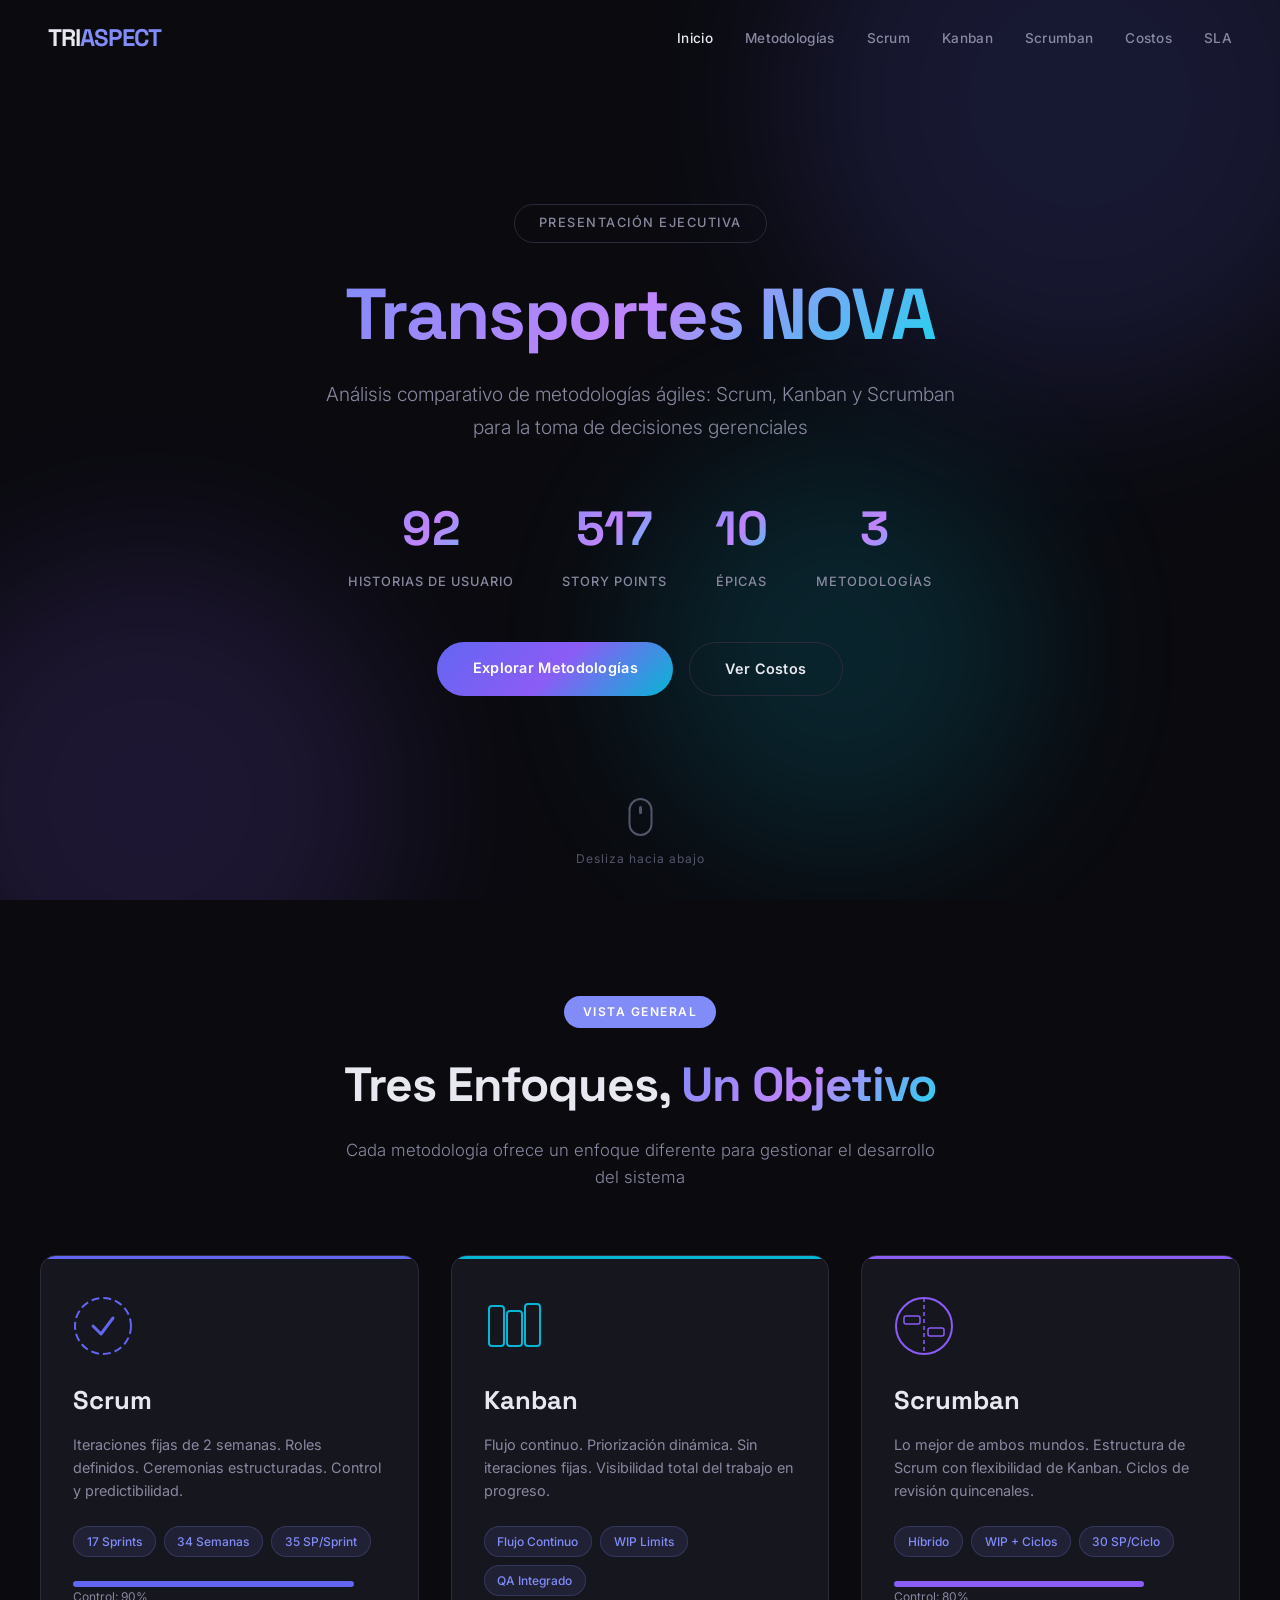
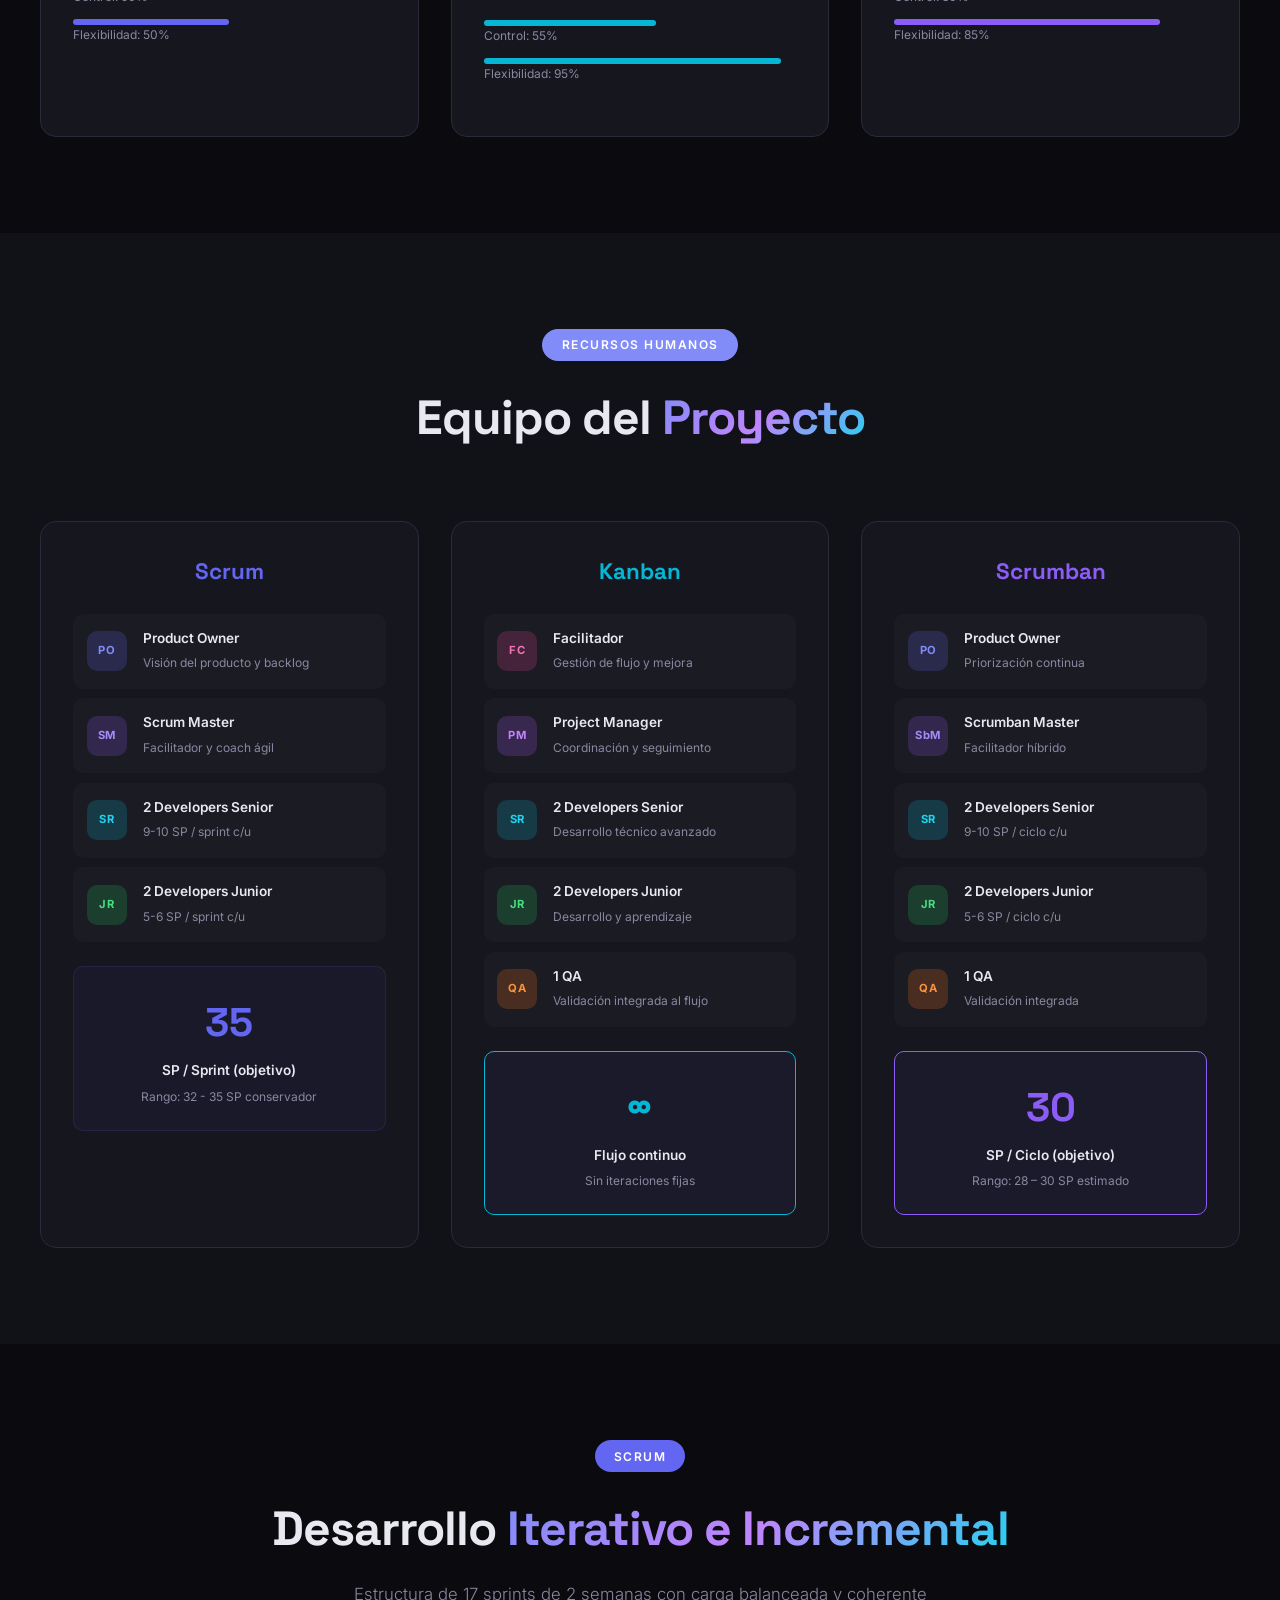
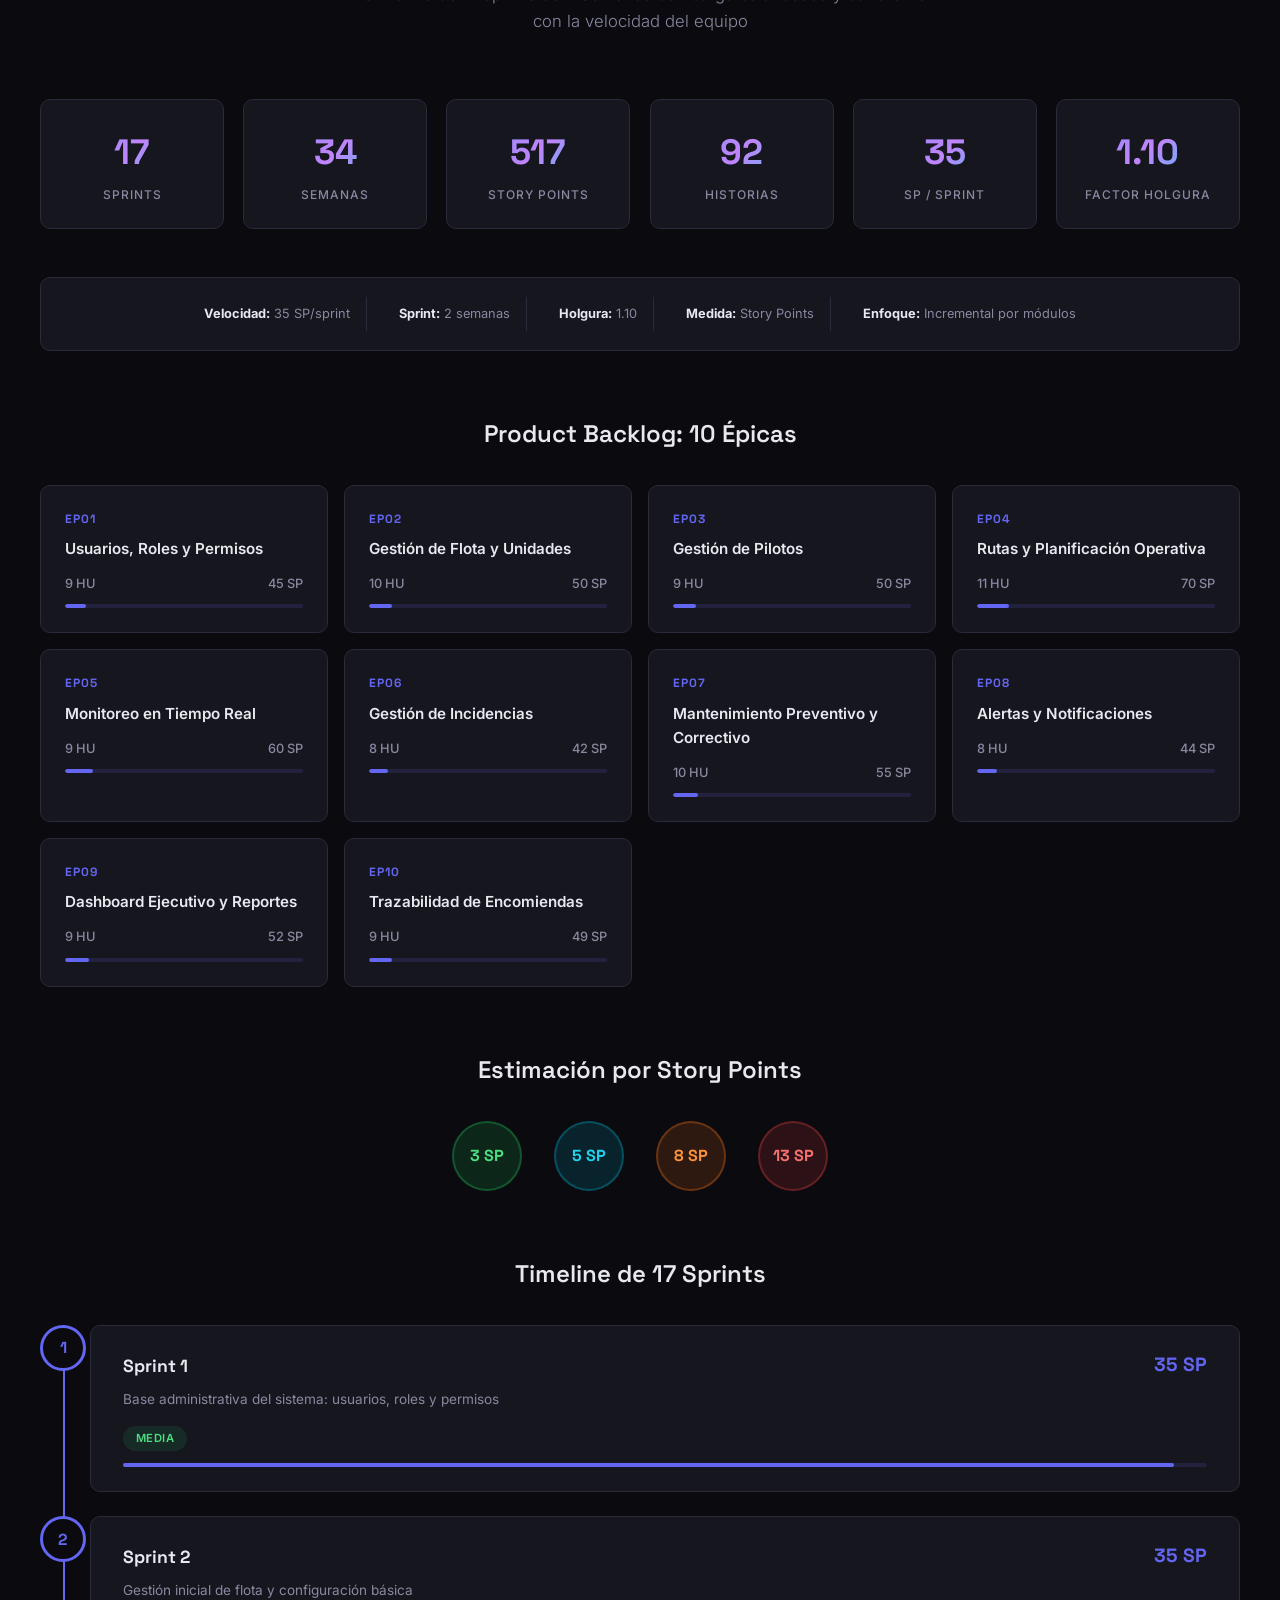
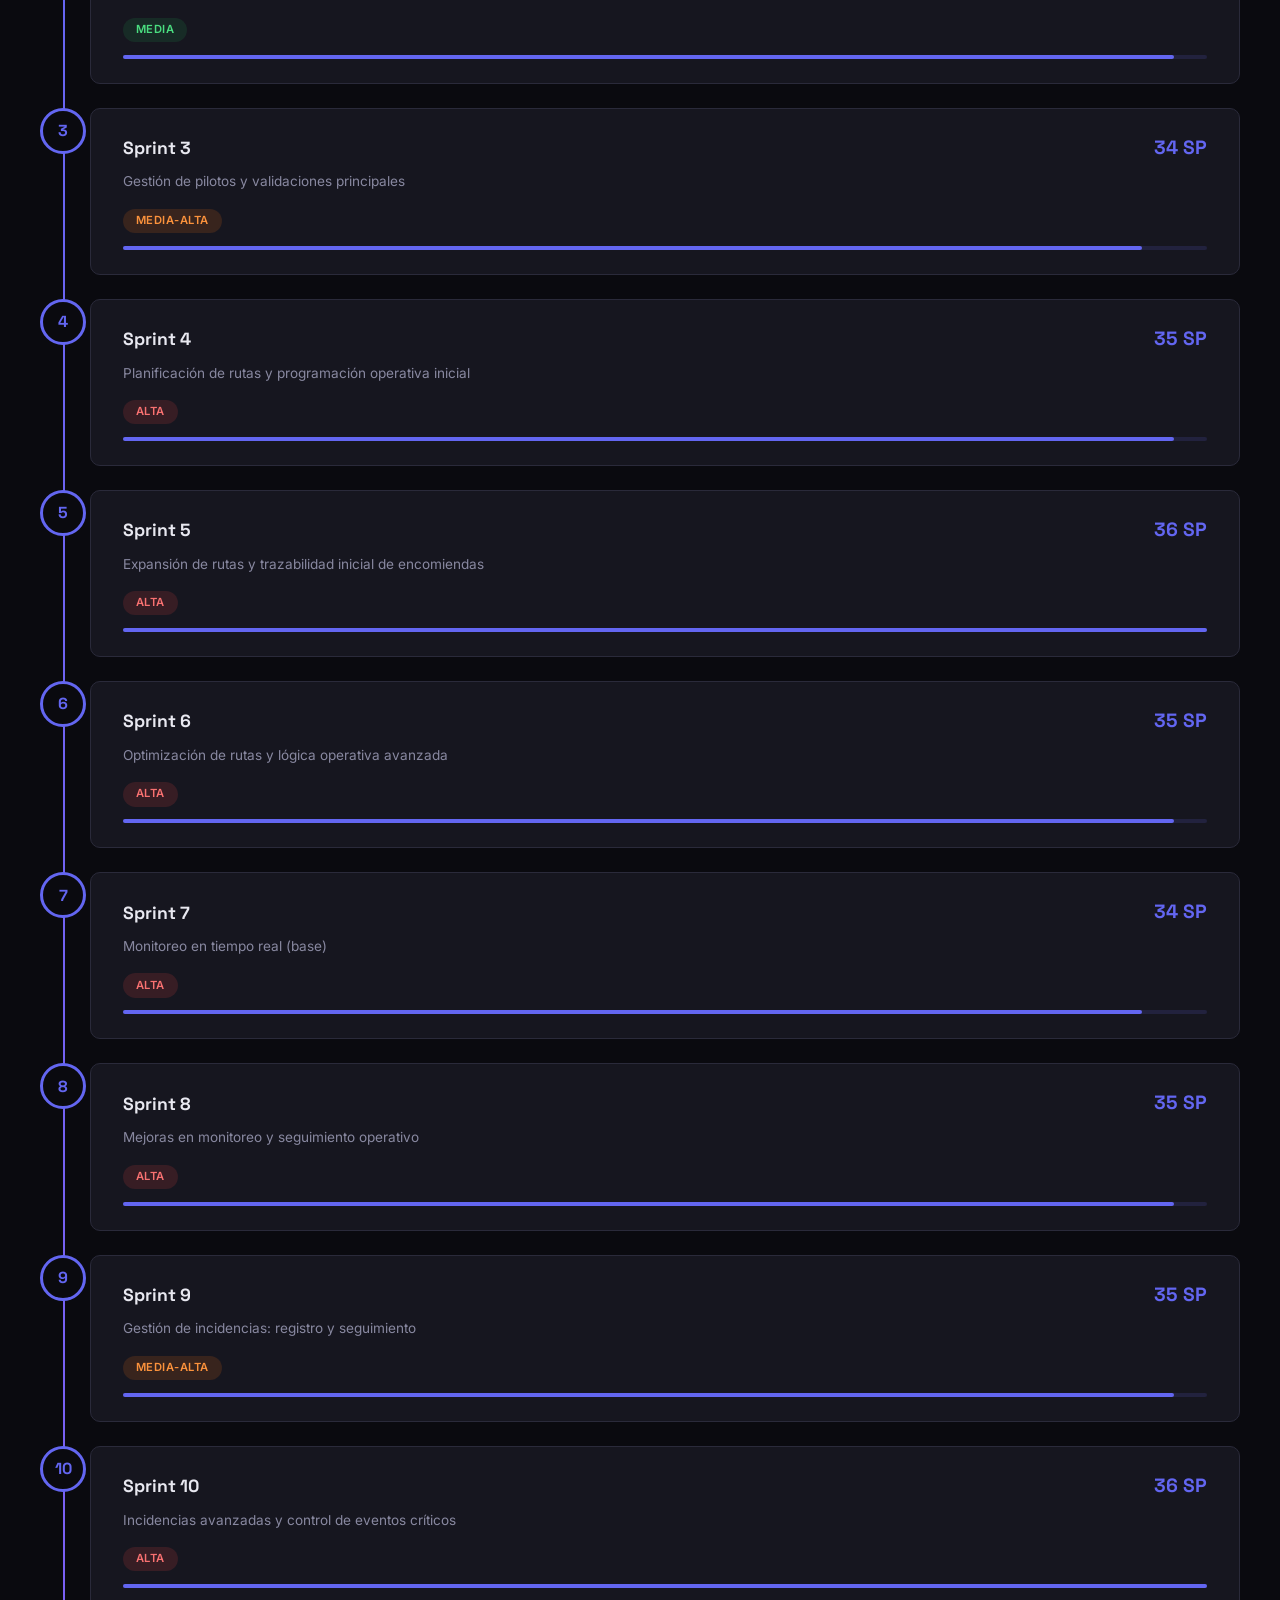
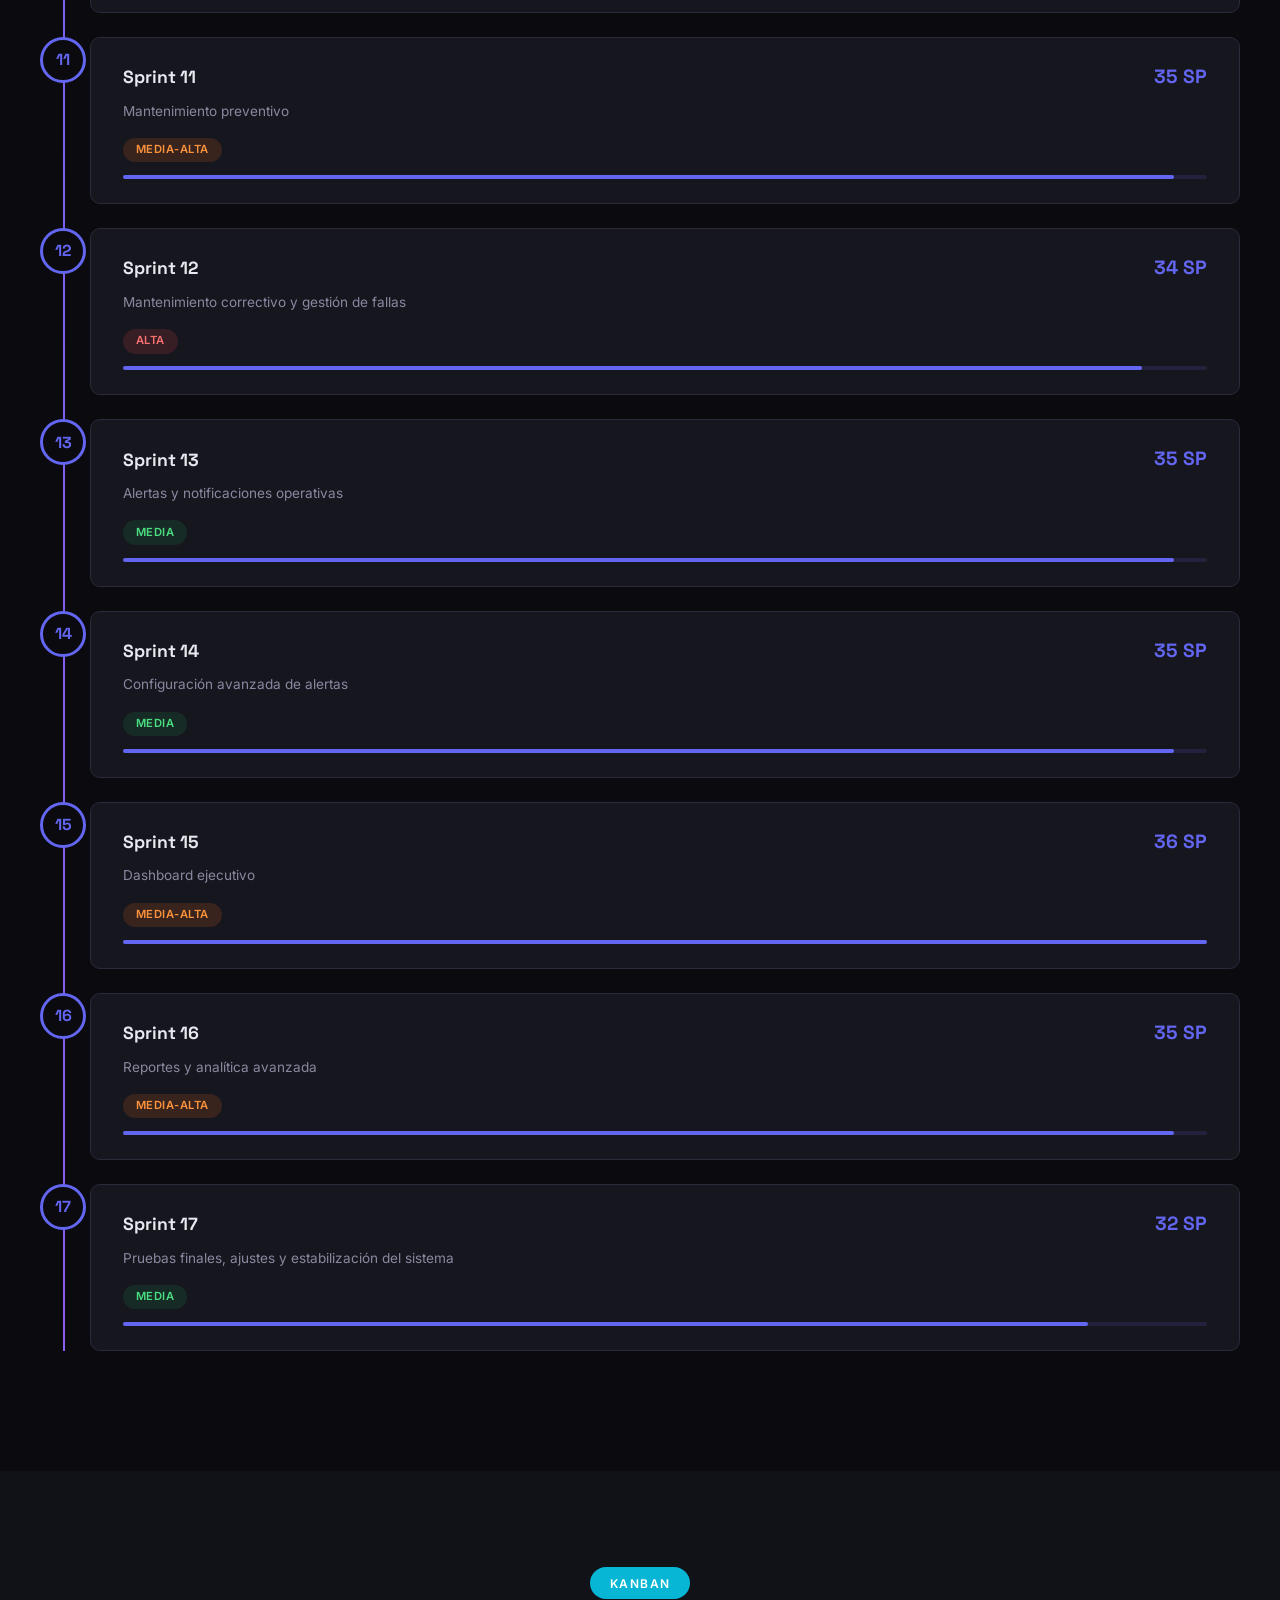
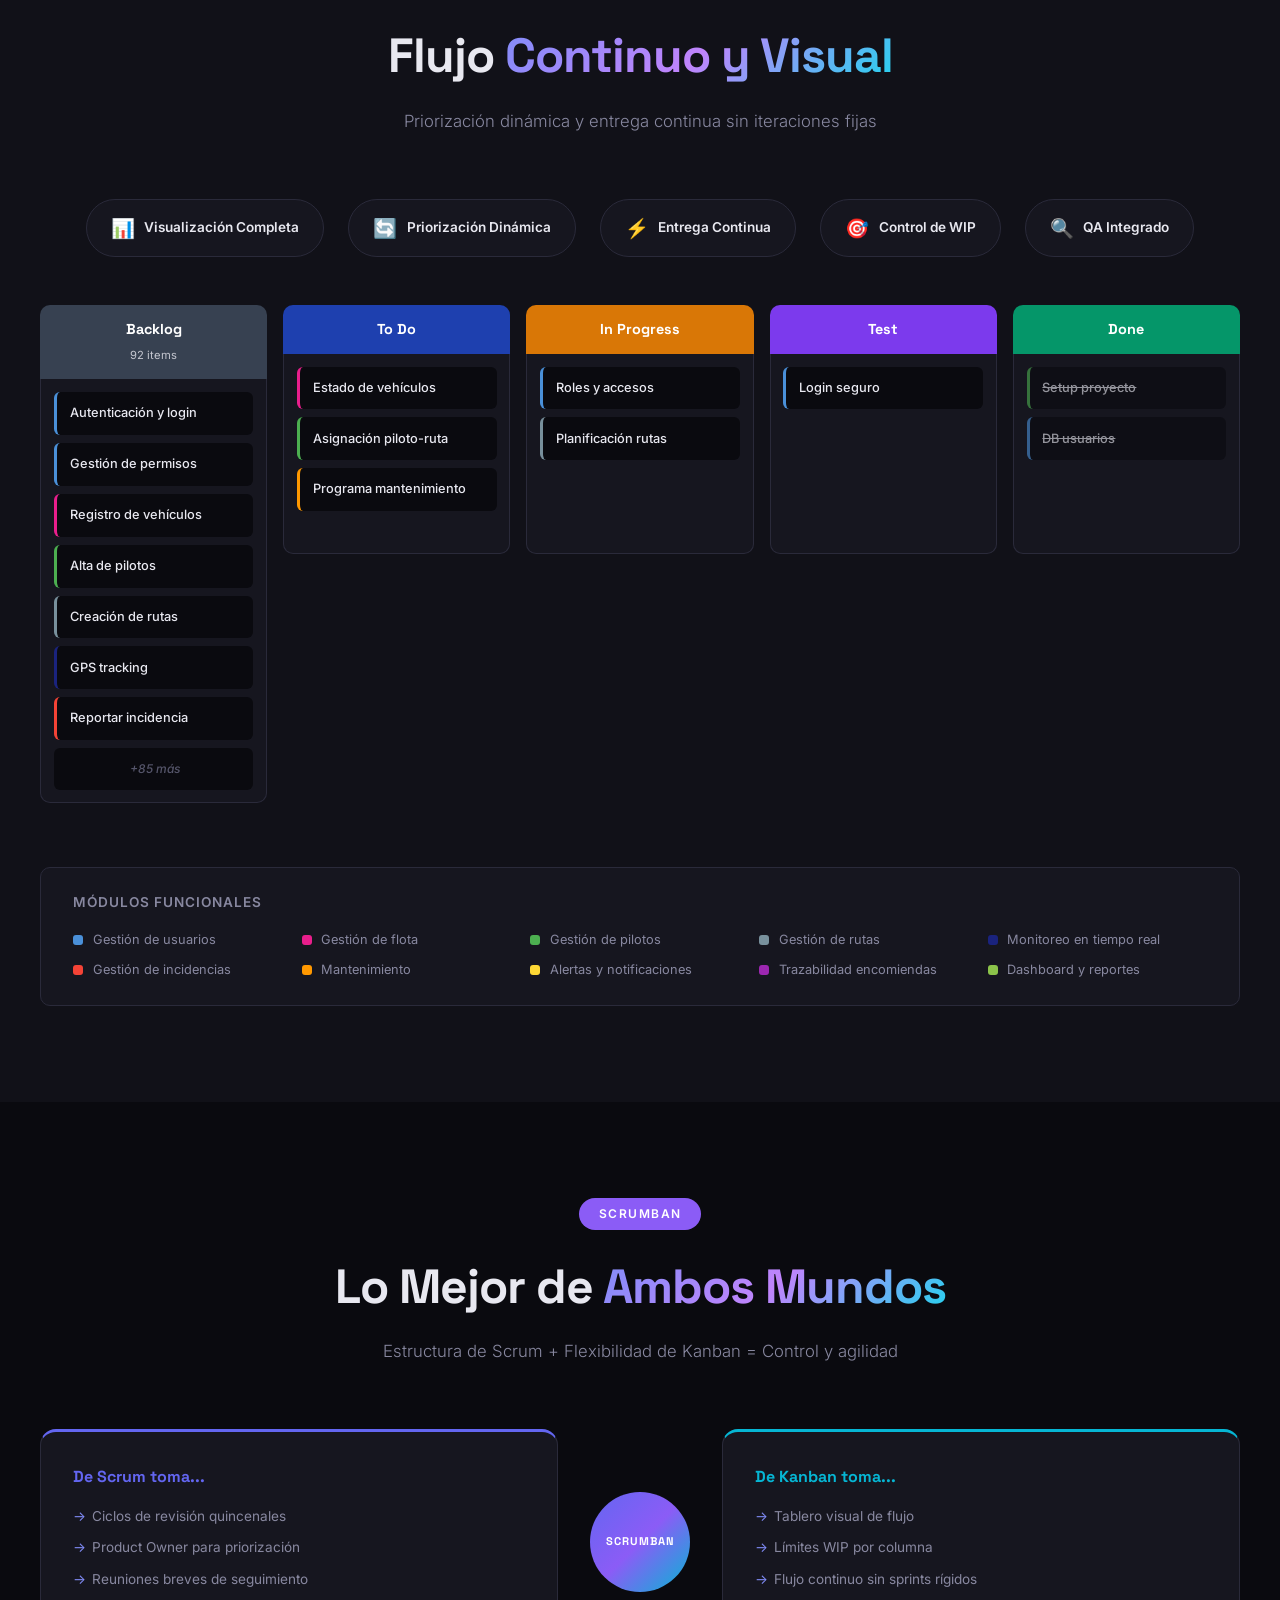
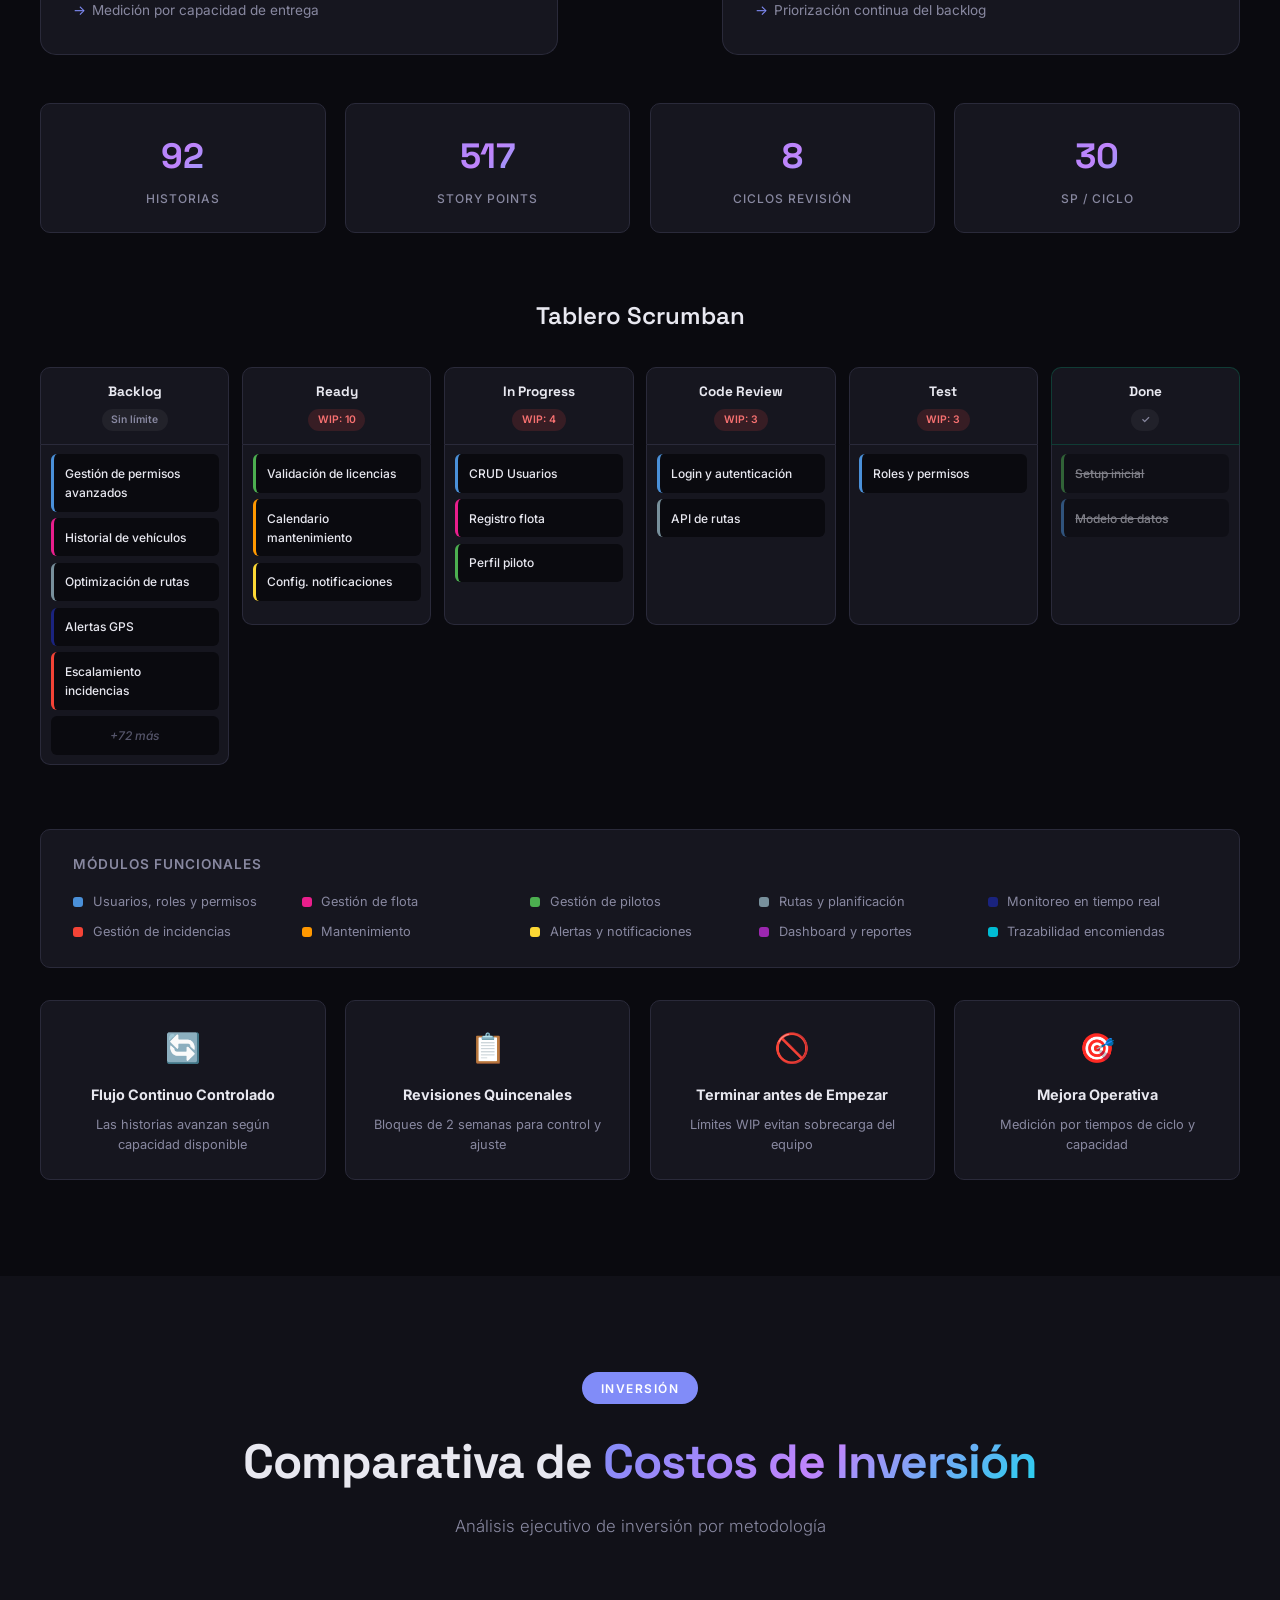
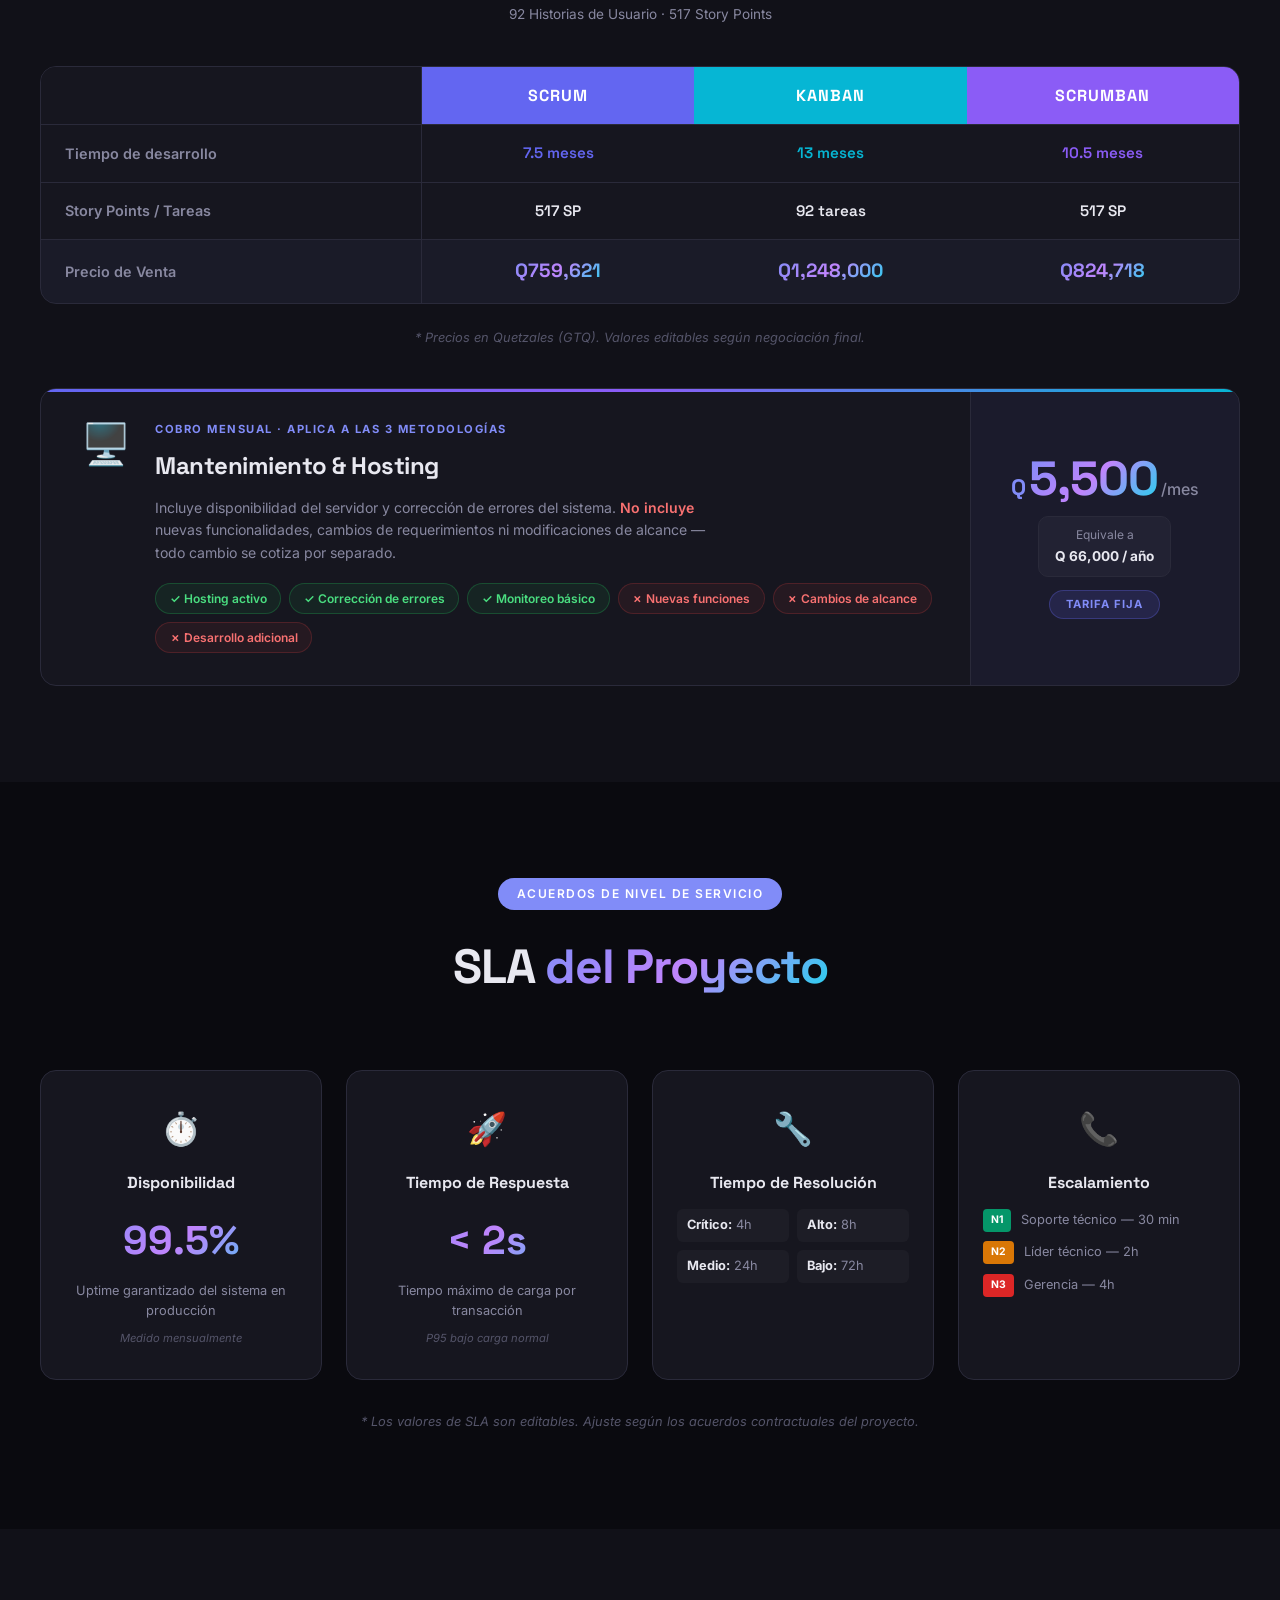
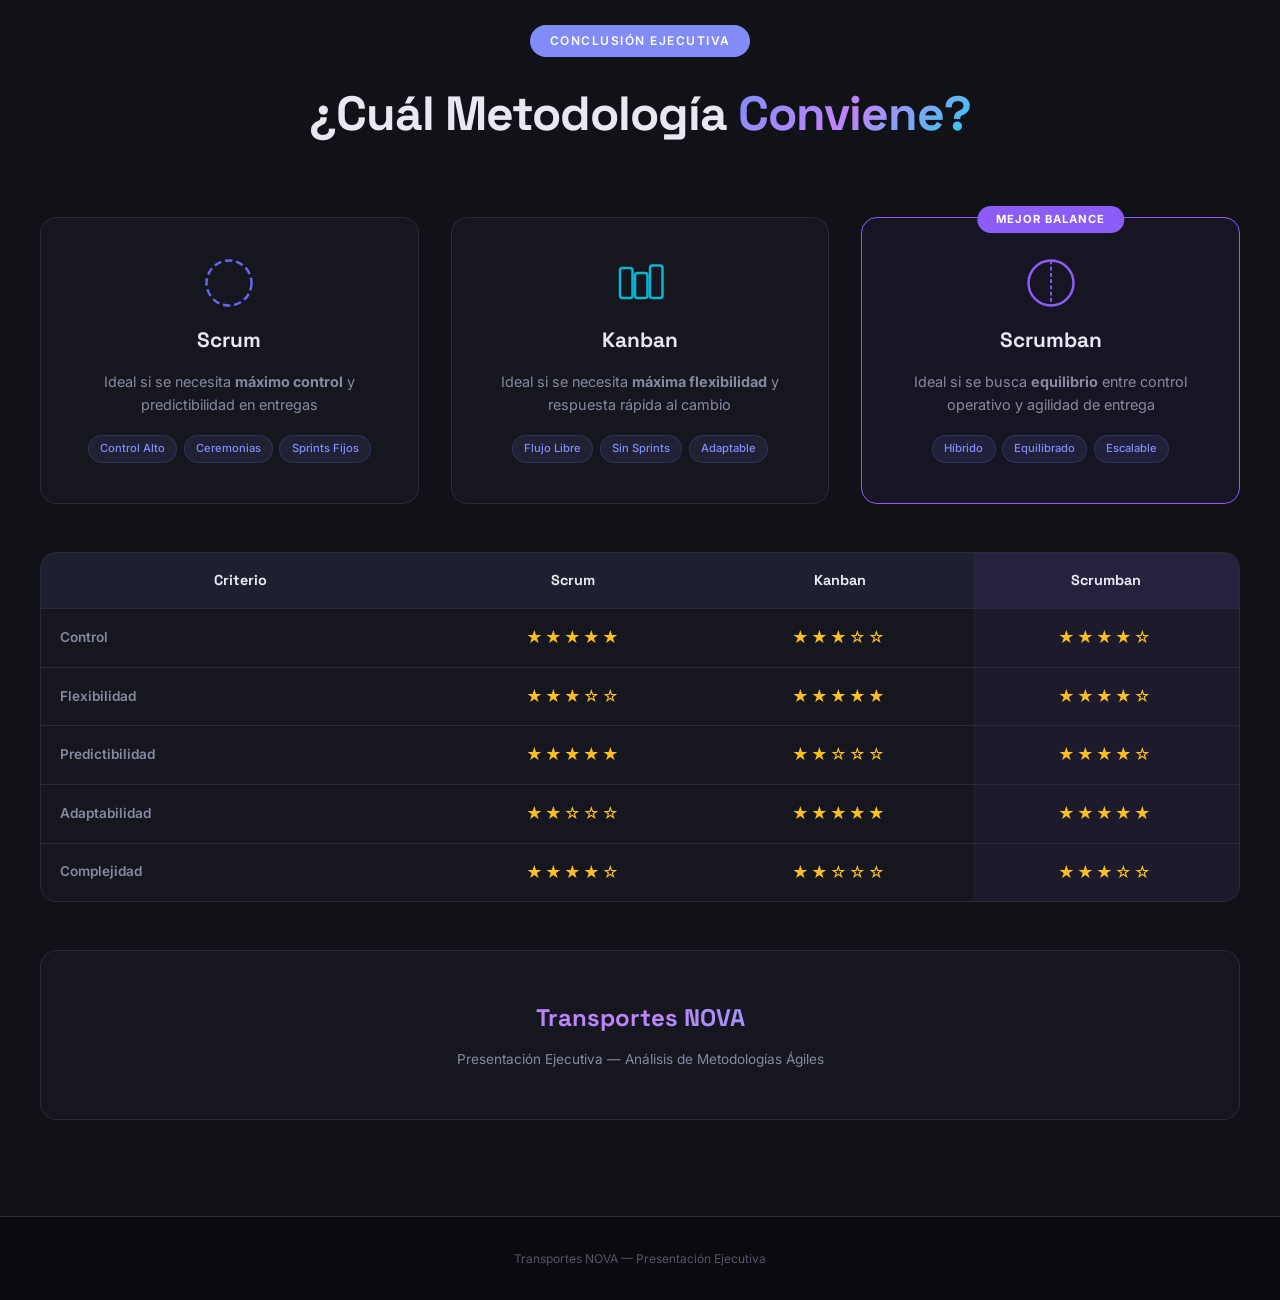
==== commit fab3838a: "Update SP estimates for developers and cycles" ====
--- a/index.html
+++ b/index.html
@@ -184,20 +184,20 @@
                         <div class="role-icon sr">SR</div>
                         <div>
                             <strong>2 Developers Senior</strong>
-                            <span>18–20 SP / sprint c/u</span>
+                            <span>9-10 SP / sprint c/u</span>
                         </div>
                     </div>
                     <div class="role-card">
                         <div class="role-icon jr">JR</div>
                         <div>
                             <strong>2 Developers Junior</strong>
-                            <span>10–12 SP / sprint c/u</span>
+                            <span>5-6 SP / sprint c/u</span>
                         </div>
                     </div>
                     <div class="capacity-box">
                         <div class="capacity-number counter" data-target="35">0</div>
                         <div class="capacity-label">SP / Sprint (objetivo)</div>
-                        <div class="capacity-range">Rango: 56 – 64 SP conservador</div>
+                        <div class="capacity-range">Rango: 32 - 35 SP conservador</div>
                     </div>
                 </div>
                 <div class="equipo-col animate-on-scroll">
@@ -263,14 +263,14 @@
                         <div class="role-icon sr">SR</div>
                         <div>
                             <strong>2 Developers Senior</strong>
-                            <span>18–20 SP / ciclo c/u</span>
+                            <span>9-10 SP / ciclo c/u</span>
                         </div>
                     </div>
                     <div class="role-card">
                         <div class="role-icon jr">JR</div>
                         <div>
                             <strong>2 Developers Junior</strong>
-                            <span>10–12 SP / ciclo c/u</span>
+                            <span>5-6 SP / ciclo c/u</span>
                         </div>
                     </div>
                     <div class="role-card">
@@ -283,7 +283,7 @@
                     <div class="capacity-box" style="border-color: var(--scrumban)">
                         <div class="capacity-number counter" data-target="30" style="color: var(--scrumban)">0</div>
                         <div class="capacity-label">SP / Ciclo (objetivo)</div>
-                        <div class="capacity-range">Rango: 56 – 64 SP estimado</div>
+                        <div class="capacity-range">Rango: 28 – 30 SP estimado</div>
                     </div>
                 </div>
             </div>
@@ -1100,4 +1100,4 @@
 
     <script src="script.js"></script>
 </body>
-</html>+</html>
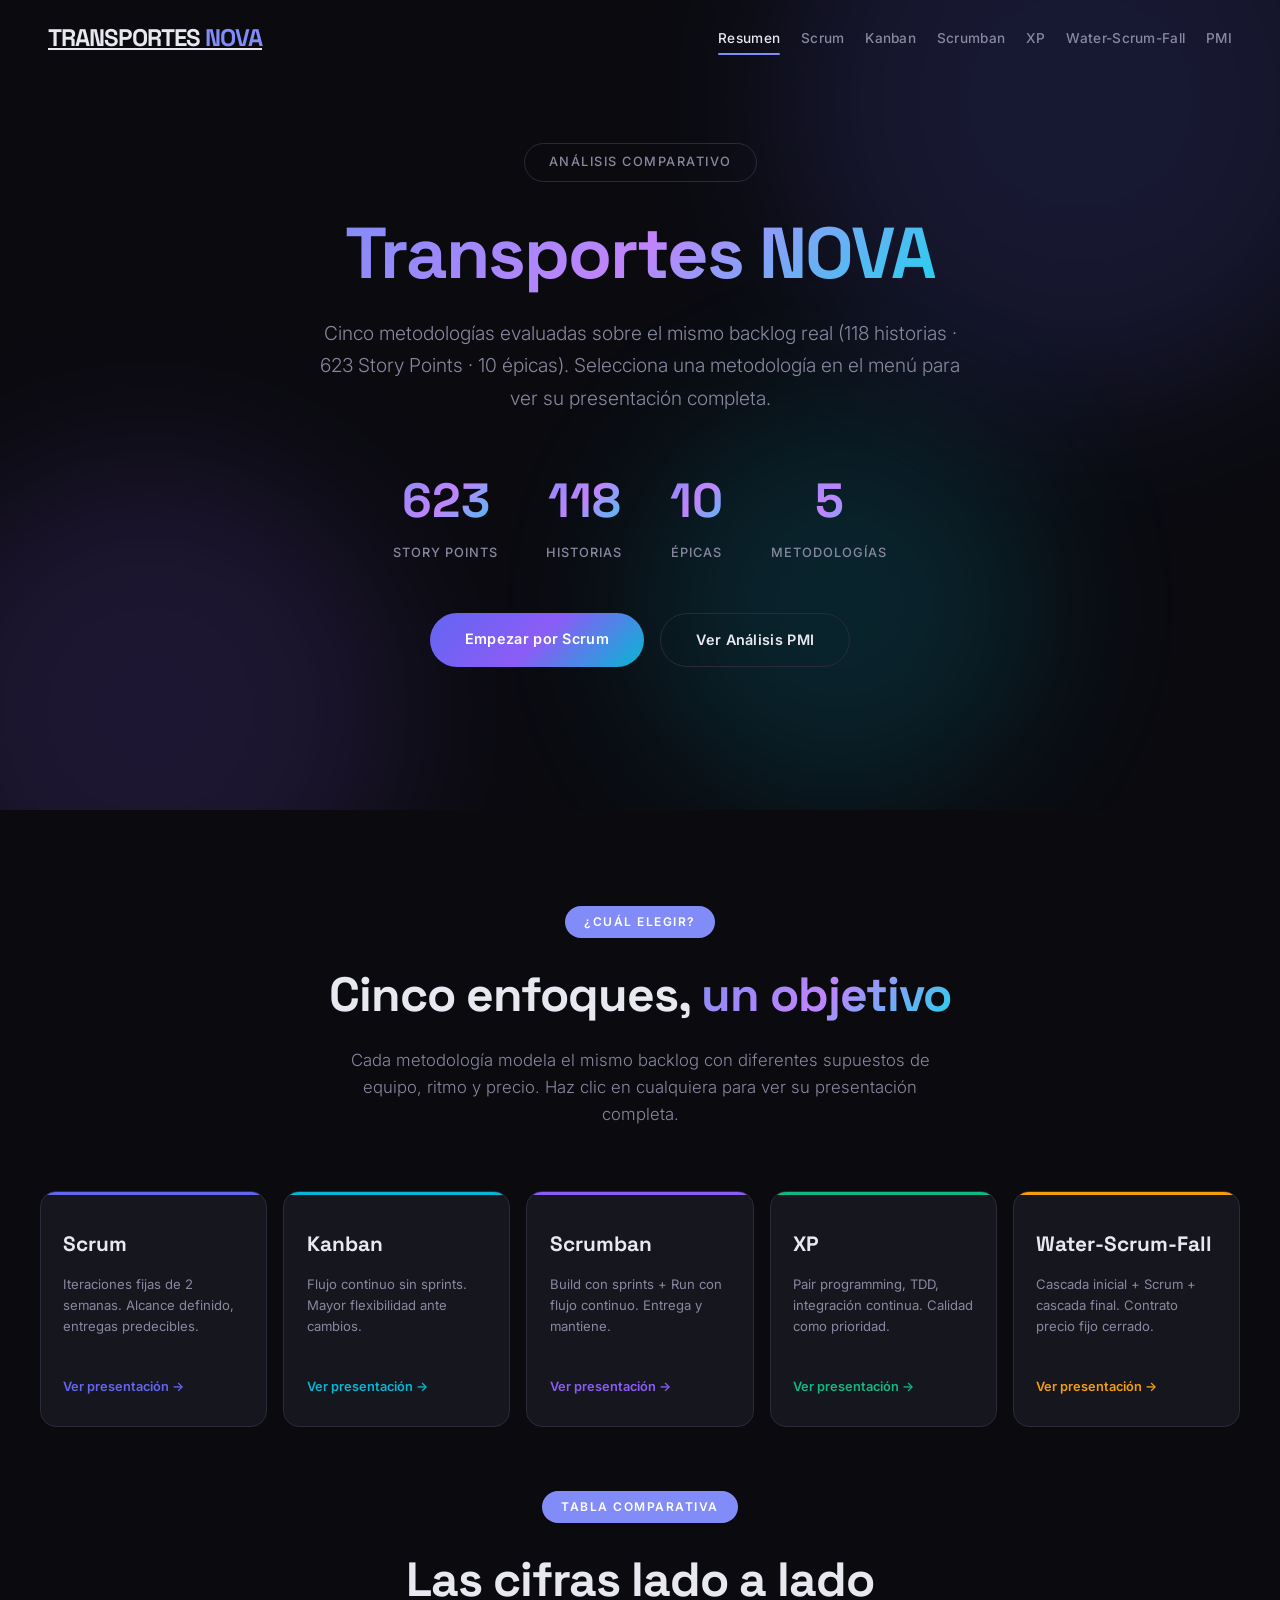
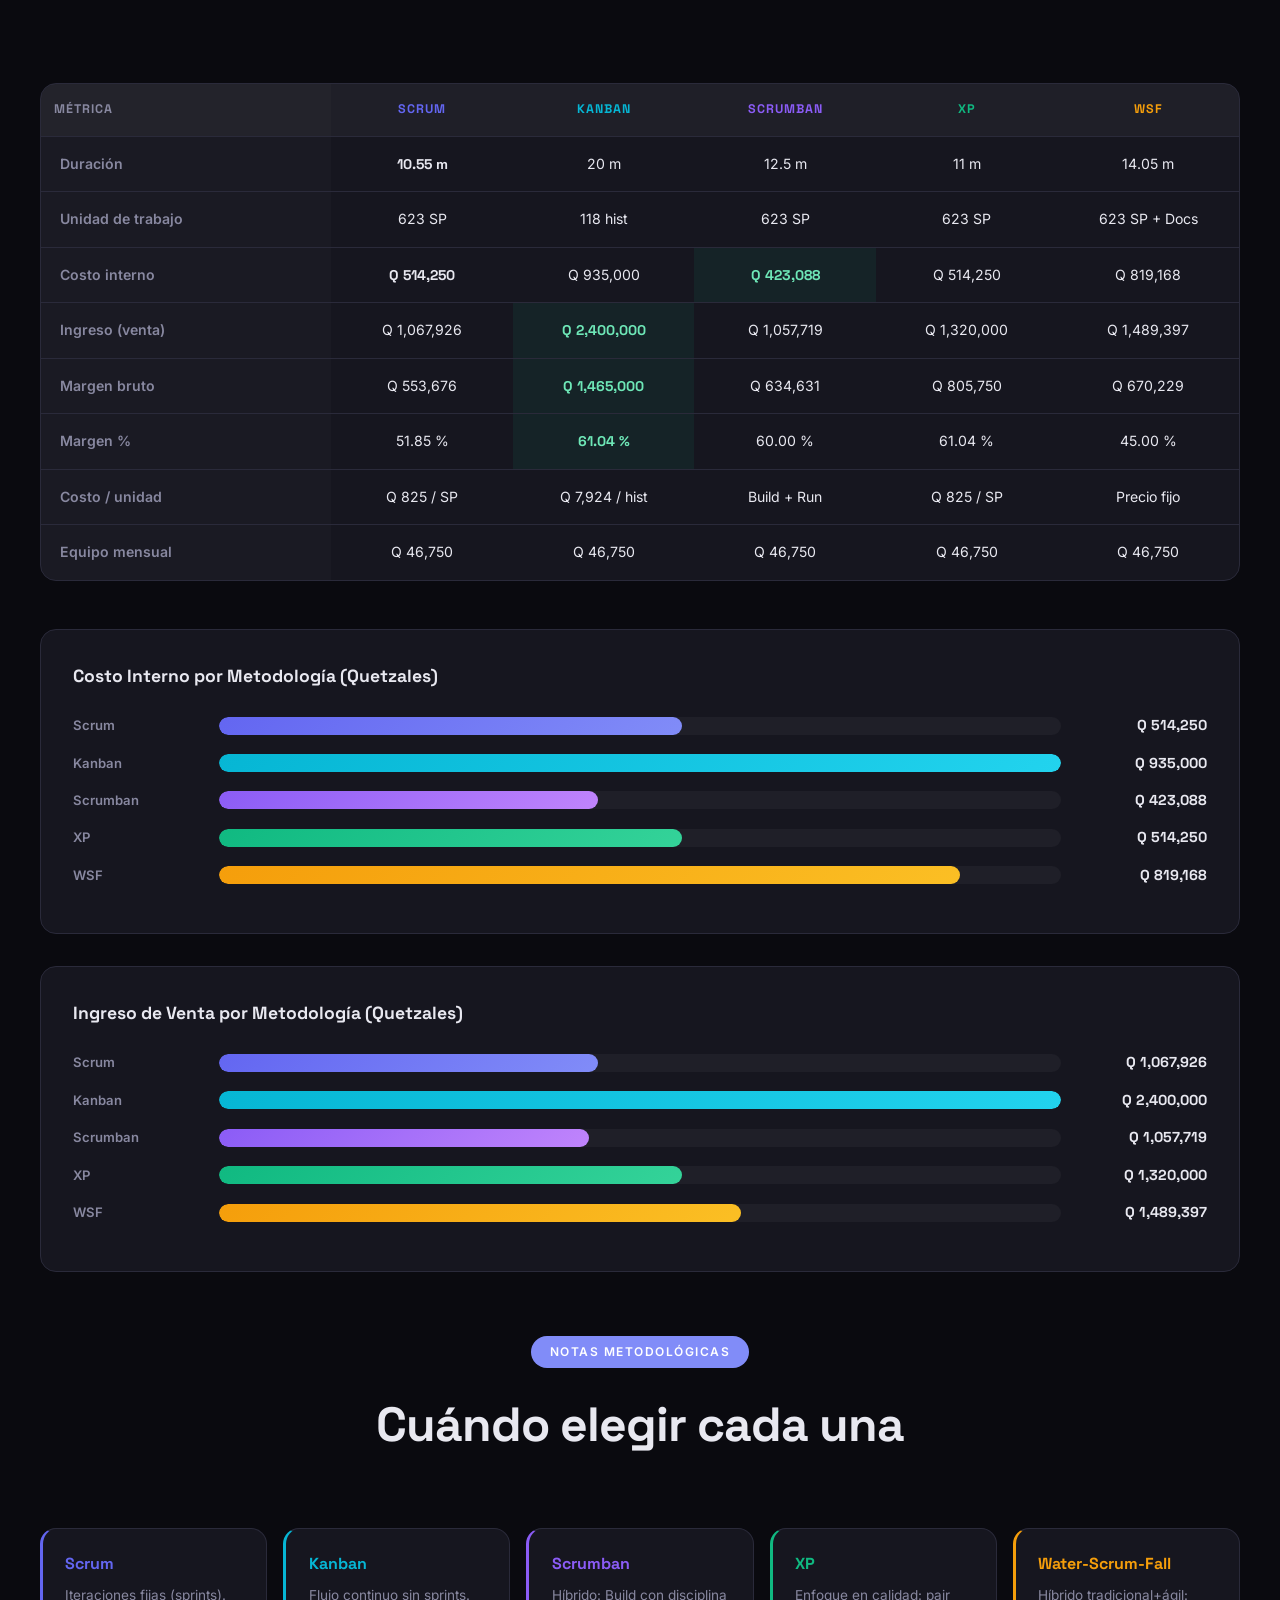
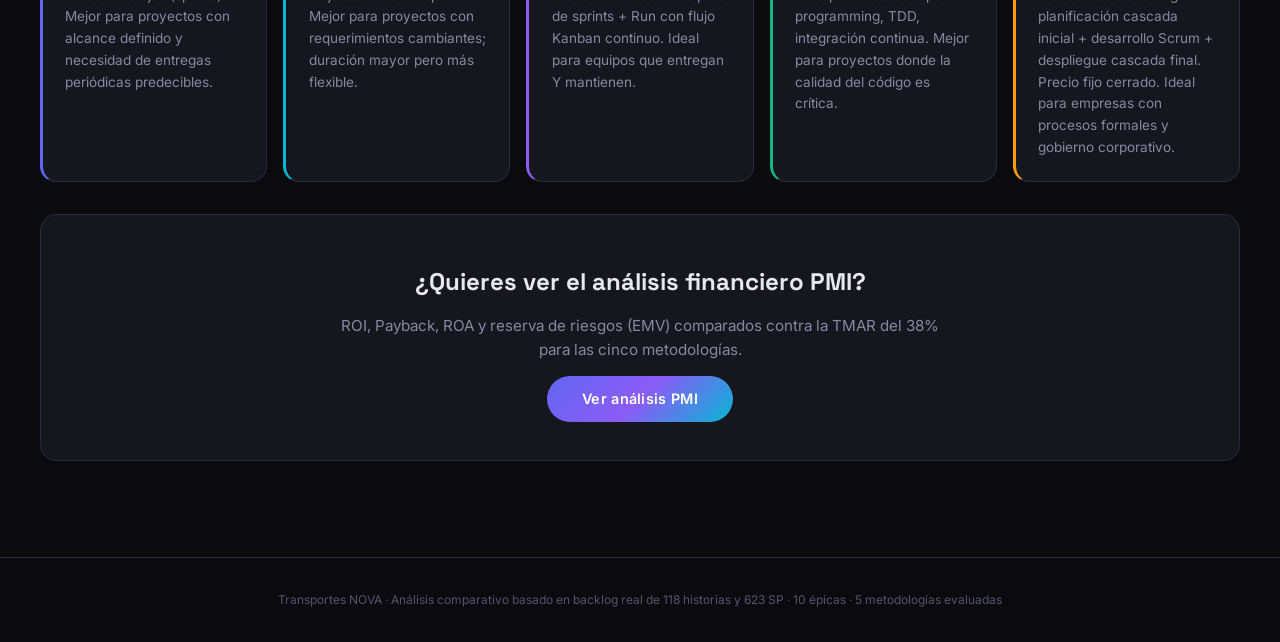
==== commit fdd27681: "5 metodologias base" ====
--- a/index.html
+++ b/index.html
@@ -3,1099 +3,1582 @@
 <head>
     <meta charset="UTF-8">
     <meta name="viewport" content="width=device-width, initial-scale=1.0">
-    <title>Transportes NOVA</title>
+    <title>Transportes NOVA — Análisis de Metodologías</title>
     <link rel="stylesheet" href="styles.css">
     <link href="https://fonts.googleapis.com/css2?family=Inter:wght@300;400;500;600;700;800;900&family=Space+Grotesk:wght@400;500;600;700&display=swap" rel="stylesheet">
 </head>
-<body>
-    <!-- Progress Bar -->
+<body data-current-view="resumen">
+
     <div class="scroll-progress" id="scrollProgress"></div>
 
-    <!-- Navigation -->
     <nav class="navbar" id="navbar">
-        <div class="nav-logo">TRI<span class="accent">ASPECT</span></div>
+        <a href="#resumen" data-view="resumen" class="nav-logo">TRANSPORTES <span class="accent">NOVA</span></a>
         <div class="nav-links">
-            <a href="#hero">Inicio</a>
-            <a href="#metodologias">Metodologías</a>
-            <a href="#scrum">Scrum</a>
-            <a href="#kanban">Kanban</a>
-            <a href="#scrumban">Scrumban</a>
-            <a href="#costos">Costos</a>
-            <a href="#sla">SLA</a>
+            <a href="#resumen"  data-view="resumen">Resumen</a>
+            <a href="#scrum"    data-view="scrum">Scrum</a>
+            <a href="#kanban"   data-view="kanban">Kanban</a>
+            <a href="#scrumban" data-view="scrumban">Scrumban</a>
+            <a href="#xp"       data-view="xp">XP</a>
+            <a href="#wsf"      data-view="wsf">Water-Scrum-Fall</a>
+            <a href="#pmi"      data-view="pmi">PMI</a>
         </div>
         <button class="nav-toggle" id="navToggle" aria-label="Menú">
             <span></span><span></span><span></span>
         </button>
     </nav>
 
-    <!-- Mobile Menu -->
     <div class="mobile-menu" id="mobileMenu">
-        <a href="#hero">Inicio</a>
-        <a href="#metodologias">Metodologías</a>
-        <a href="#scrum">Scrum</a>
-        <a href="#kanban">Kanban</a>
-        <a href="#scrumban">Scrumban</a>
-        <a href="#costos">Costos</a>
-        <a href="#sla">SLA</a>
+        <a href="#resumen"  data-view="resumen">Resumen</a>
+        <a href="#scrum"    data-view="scrum">Scrum</a>
+        <a href="#kanban"   data-view="kanban">Kanban</a>
+        <a href="#scrumban" data-view="scrumban">Scrumban</a>
+        <a href="#xp"       data-view="xp">XP</a>
+        <a href="#wsf"      data-view="wsf">Water-Scrum-Fall</a>
+        <a href="#pmi"      data-view="pmi">PMI</a>
     </div>
 
-    <!-- HERO -->
-    <section class="hero" id="hero">
-        <div class="hero-bg-shapes">
-            <div class="shape shape-1"></div>
-            <div class="shape shape-2"></div>
-            <div class="shape shape-3"></div>
-        </div>
-        <div class="hero-content">
-            <div class="hero-badge animate-on-scroll">Presentación Ejecutiva</div>
-            <h1 class="hero-title animate-on-scroll">
-                <span class="gradient-text">Transportes NOVA</span>
-            </h1>
-            <p class="hero-subtitle animate-on-scroll">Análisis comparativo de metodologías ágiles: Scrum, Kanban y Scrumban para la toma de decisiones gerenciales</p>
-            <div class="hero-stats">
-                <div class="hero-stat animate-on-scroll">
-                    <span class="hero-stat-number counter" data-target="92">0</span>
-                    <span class="hero-stat-label">Historias de Usuario</span>
-                </div>
-                <div class="hero-stat animate-on-scroll" style="animation-delay: 0.1s">
-                    <span class="hero-stat-number counter" data-target="517">0</span>
-                    <span class="hero-stat-label">Story Points</span>
-                </div>
-                <div class="hero-stat animate-on-scroll" style="animation-delay: 0.2s">
-                    <span class="hero-stat-number counter" data-target="10">0</span>
-                    <span class="hero-stat-label">Épicas</span>
-                </div>
-                <div class="hero-stat animate-on-scroll" style="animation-delay: 0.3s">
-                    <span class="hero-stat-number counter" data-target="3">0</span>
-                    <span class="hero-stat-label">Metodologías</span>
-                </div>
-            </div>
-            <div class="hero-buttons animate-on-scroll">
-                <a href="#metodologias" class="btn btn-primary">Explorar Metodologías</a>
-                <a href="#costos" class="btn btn-outline">Ver Costos</a>
-            </div>
-        </div>
-        <div class="scroll-indicator">
-            <div class="mouse">
-                <div class="wheel"></div>
-            </div>
-            <span>Desliza hacia abajo</span>
-        </div>
-    </section>
-
-    <!-- METODOLOGÍAS OVERVIEW -->
-    <section class="section" id="metodologias">
-        <div class="container">
-            <div class="section-header animate-on-scroll">
-                <span class="section-tag">Vista General</span>
-                <h2 class="section-title">Tres Enfoques, <span class="gradient-text">Un Objetivo</span></h2>
-                <p class="section-subtitle">Cada metodología ofrece un enfoque diferente para gestionar el desarrollo del sistema</p>
-            </div>
-            <div class="metodologias-grid">
-                <div class="metodo-card animate-on-scroll slide-left" data-color="scrum">
-                    <div class="metodo-icon">
-                        <svg viewBox="0 0 60 60" fill="none"><circle cx="30" cy="30" r="28" stroke="currentColor" stroke-width="2" stroke-dasharray="8 4"/><path d="M20 30 L28 38 L40 22" stroke="currentColor" stroke-width="3" stroke-linecap="round" stroke-linejoin="round"/></svg>
-                    </div>
-                    <h3>Scrum</h3>
-                    <p>Iteraciones fijas de 2 semanas. Roles definidos. Ceremonias estructuradas. Control y predictibilidad.</p>
-                    <div class="metodo-tags">
-                        <span class="tag">17 Sprints</span>
-                        <span class="tag">34 Semanas</span>
-                        <span class="tag">35 SP/Sprint</span>
-                    </div>
-                    <div class="metodo-bar">
-                        <div class="bar-fill" data-width="90" style="background: var(--scrum)"></div>
-                        <span>Control: 90%</span>
-                    </div>
-                    <div class="metodo-bar">
-                        <div class="bar-fill" data-width="50" style="background: var(--scrum)"></div>
-                        <span>Flexibilidad: 50%</span>
-                    </div>
-                </div>
-                <div class="metodo-card animate-on-scroll" data-color="kanban">
-                    <div class="metodo-icon">
-                        <svg viewBox="0 0 60 60" fill="none"><rect x="5" y="10" width="15" height="40" rx="3" stroke="currentColor" stroke-width="2"/><rect x="23" y="15" width="15" height="35" rx="3" stroke="currentColor" stroke-width="2"/><rect x="41" y="8" width="15" height="42" rx="3" stroke="currentColor" stroke-width="2"/></svg>
-                    </div>
-                    <h3>Kanban</h3>
-                    <p>Flujo continuo. Priorización dinámica. Sin iteraciones fijas. Visibilidad total del trabajo en progreso.</p>
-                    <div class="metodo-tags">
-                        <span class="tag">Flujo Continuo</span>
-                        <span class="tag">WIP Limits</span>
-                        <span class="tag">QA Integrado</span>
-                    </div>
-                    <div class="metodo-bar">
-                        <div class="bar-fill" data-width="55" style="background: var(--kanban)"></div>
-                        <span>Control: 55%</span>
-                    </div>
-                    <div class="metodo-bar">
-                        <div class="bar-fill" data-width="95" style="background: var(--kanban)"></div>
-                        <span>Flexibilidad: 95%</span>
-                    </div>
-                </div>
-                <div class="metodo-card animate-on-scroll slide-right" data-color="scrumban">
-                    <div class="metodo-icon">
-                        <svg viewBox="0 0 60 60" fill="none"><circle cx="30" cy="30" r="28" stroke="currentColor" stroke-width="2"/><line x1="30" y1="2" x2="30" y2="58" stroke="currentColor" stroke-width="1.5" stroke-dasharray="4 3"/><rect x="10" y="20" width="16" height="8" rx="2" stroke="currentColor" stroke-width="1.5"/><rect x="34" y="32" width="16" height="8" rx="2" stroke="currentColor" stroke-width="1.5"/></svg>
-                    </div>
-                    <h3>Scrumban</h3>
-                    <p>Lo mejor de ambos mundos. Estructura de Scrum con flexibilidad de Kanban. Ciclos de revisión quincenales.</p>
-                    <div class="metodo-tags">
-                        <span class="tag">Híbrido</span>
-                        <span class="tag">WIP + Ciclos</span>
-                        <span class="tag">30 SP/Ciclo</span>
-                    </div>
-                    <div class="metodo-bar">
-                        <div class="bar-fill" data-width="80" style="background: var(--scrumban)"></div>
-                        <span>Control: 80%</span>
-                    </div>
-                    <div class="metodo-bar">
-                        <div class="bar-fill" data-width="85" style="background: var(--scrumban)"></div>
-                        <span>Flexibilidad: 85%</span>
-                    </div>
-                </div>
-            </div>
-        </div>
-    </section>
-
-    <!-- EQUIPO -->
-    <section class="section section-dark" id="equipo">
-        <div class="container">
-            <div class="section-header animate-on-scroll">
-                <span class="section-tag">Recursos Humanos</span>
-                <h2 class="section-title">Equipo del <span class="gradient-text">Proyecto</span></h2>
-            </div>
-            <div class="equipo-comparison">
-                <div class="equipo-col animate-on-scroll slide-left">
-                    <h3 class="equipo-metodo" style="color: var(--scrum)">Scrum</h3>
-                    <div class="role-card">
-                        <div class="role-icon po">PO</div>
-                        <div>
-                            <strong>Product Owner</strong>
-                            <span>Visión del producto y backlog</span>
-                        </div>
-                    </div>
-                    <div class="role-card">
-                        <div class="role-icon sm">SM</div>
-                        <div>
-                            <strong>Scrum Master</strong>
-                            <span>Facilitador y coach ágil</span>
-                        </div>
-                    </div>
-                    <div class="role-card">
-                        <div class="role-icon sr">SR</div>
-                        <div>
-                            <strong>2 Developers Senior</strong>
-                            <span>9-10 SP / sprint c/u</span>
-                        </div>
-                    </div>
-                    <div class="role-card">
-                        <div class="role-icon jr">JR</div>
-                        <div>
-                            <strong>2 Developers Junior</strong>
-                            <span>5-6 SP / sprint c/u</span>
-                        </div>
-                    </div>
-                    <div class="capacity-box">
-                        <div class="capacity-number counter" data-target="35">0</div>
-                        <div class="capacity-label">SP / Sprint (objetivo)</div>
-                        <div class="capacity-range">Rango: 32 - 35 SP conservador</div>
-                    </div>
-                </div>
-                <div class="equipo-col animate-on-scroll">
-                    <h3 class="equipo-metodo" style="color: var(--kanban)">Kanban</h3>
-                    <div class="role-card">
-                        <div class="role-icon fc">FC</div>
-                        <div>
-                            <strong>Facilitador</strong>
-                            <span>Gestión de flujo y mejora</span>
-                        </div>
-                    </div>
-                    <div class="role-card">
-                        <div class="role-icon pm">PM</div>
-                        <div>
-                            <strong>Project Manager</strong>
-                            <span>Coordinación y seguimiento</span>
-                        </div>
-                    </div>
-                    <div class="role-card">
-                        <div class="role-icon sr">SR</div>
-                        <div>
-                            <strong>2 Developers Senior</strong>
-                            <span>Desarrollo técnico avanzado</span>
-                        </div>
-                    </div>
-                    <div class="role-card">
-                        <div class="role-icon jr">JR</div>
-                        <div>
-                            <strong>2 Developers Junior</strong>
-                            <span>Desarrollo y aprendizaje</span>
-                        </div>
-                    </div>
-                    <div class="role-card">
-                        <div class="role-icon qa">QA</div>
-                        <div>
-                            <strong>1 QA</strong>
-                            <span>Validación integrada al flujo</span>
-                        </div>
-                    </div>
-                    <div class="capacity-box" style="border-color: var(--kanban)">
-                        <div class="capacity-number" style="color: var(--kanban)">∞</div>
-                        <div class="capacity-label">Flujo continuo</div>
-                        <div class="capacity-range">Sin iteraciones fijas</div>
-                    </div>
-                </div>
-                <div class="equipo-col animate-on-scroll slide-right">
-                    <h3 class="equipo-metodo" style="color: var(--scrumban)">Scrumban</h3>
-                    <div class="role-card">
-                        <div class="role-icon po">PO</div>
-                        <div>
-                            <strong>Product Owner</strong>
-                            <span>Priorización continua</span>
-                        </div>
-                    </div>
-                    <div class="role-card">
-                        <div class="role-icon sm">SbM</div>
-                        <div>
-                            <strong>Scrumban Master</strong>
-                            <span>Facilitador híbrido</span>
-                        </div>
-                    </div>
-                    <div class="role-card">
-                        <div class="role-icon sr">SR</div>
-                        <div>
-                            <strong>2 Developers Senior</strong>
-                            <span>9-10 SP / ciclo c/u</span>
-                        </div>
-                    </div>
-                    <div class="role-card">
-                        <div class="role-icon jr">JR</div>
-                        <div>
-                            <strong>2 Developers Junior</strong>
-                            <span>5-6 SP / ciclo c/u</span>
-                        </div>
-                    </div>
-                    <div class="role-card">
-                        <div class="role-icon qa">QA</div>
-                        <div>
-                            <strong>1 QA</strong>
-                            <span>Validación integrada</span>
-                        </div>
-                    </div>
-                    <div class="capacity-box" style="border-color: var(--scrumban)">
-                        <div class="capacity-number counter" data-target="30" style="color: var(--scrumban)">0</div>
-                        <div class="capacity-label">SP / Ciclo (objetivo)</div>
-                        <div class="capacity-range">Rango: 28 – 30 SP estimado</div>
-                    </div>
-                </div>
-            </div>
-        </div>
-    </section>
-
-    <!-- SCRUM SECTION -->
-    <section class="section" id="scrum">
-        <div class="container">
-            <div class="section-header animate-on-scroll">
-                <span class="section-tag" style="background: var(--scrum)">Scrum</span>
-                <h2 class="section-title">Desarrollo <span class="gradient-text">Iterativo e Incremental</span></h2>
-                <p class="section-subtitle">Estructura de 17 sprints de 2 semanas con carga balanceada y coherente con la velocidad del equipo</p>
-            </div>
-
-            <!-- Scrum Key Metrics -->
-            <div class="metrics-row animate-on-scroll">
-                <div class="metric-card">
-                    <div class="metric-value counter" data-target="17">0</div>
-                    <div class="metric-label">Sprints</div>
-                </div>
-                <div class="metric-card">
-                    <div class="metric-value counter" data-target="34">0</div>
-                    <div class="metric-label">Semanas</div>
-                </div>
-                <div class="metric-card">
-                    <div class="metric-value counter" data-target="517">0</div>
-                    <div class="metric-label">Story Points</div>
-                </div>
-                <div class="metric-card">
-                    <div class="metric-value counter" data-target="92">0</div>
-                    <div class="metric-label">Historias</div>
-                </div>
-                <div class="metric-card">
-                    <div class="metric-value counter" data-target="35">0</div>
-                    <div class="metric-label">SP / Sprint</div>
-                </div>
-                <div class="metric-card">
-                    <div class="metric-value">1.10</div>
-                    <div class="metric-label">Factor Holgura</div>
-                </div>
-            </div>
-
-            <!-- Supuestos -->
-            <div class="assumptions-bar animate-on-scroll">
-                <div class="assumption"><strong>Velocidad:</strong> 35 SP/sprint</div>
-                <div class="assumption"><strong>Sprint:</strong> 2 semanas</div>
-                <div class="assumption"><strong>Holgura:</strong> 1.10</div>
-                <div class="assumption"><strong>Medida:</strong> Story Points</div>
-                <div class="assumption"><strong>Enfoque:</strong> Incremental por módulos</div>
-            </div>
-
-            <!-- Épicas Grid -->
-            <div class="section-subheader animate-on-scroll">
-                <h3>Product Backlog: 10 Épicas</h3>
-            </div>
-            <div class="epicas-grid">
-                <div class="epica-card animate-on-scroll" style="--delay: 0s">
-                    <div class="epica-code">EP01</div>
-                    <div class="epica-name">Usuarios, Roles y Permisos</div>
-                    <div class="epica-stats"><span>9 HU</span><span>45 SP</span></div>
-                    <div class="epica-bar"><div class="epica-fill" data-width="8.7"></div></div>
-                </div>
-                <div class="epica-card animate-on-scroll" style="--delay: 0.05s">
-                    <div class="epica-code">EP02</div>
-                    <div class="epica-name">Gestión de Flota y Unidades</div>
-                    <div class="epica-stats"><span>10 HU</span><span>50 SP</span></div>
-                    <div class="epica-bar"><div class="epica-fill" data-width="9.7"></div></div>
-                </div>
-                <div class="epica-card animate-on-scroll" style="--delay: 0.1s">
-                    <div class="epica-code">EP03</div>
-                    <div class="epica-name">Gestión de Pilotos</div>
-                    <div class="epica-stats"><span>9 HU</span><span>50 SP</span></div>
-                    <div class="epica-bar"><div class="epica-fill" data-width="9.7"></div></div>
-                </div>
-                <div class="epica-card animate-on-scroll" style="--delay: 0.15s">
-                    <div class="epica-code">EP04</div>
-                    <div class="epica-name">Rutas y Planificación Operativa</div>
-                    <div class="epica-stats"><span>11 HU</span><span>70 SP</span></div>
-                    <div class="epica-bar"><div class="epica-fill" data-width="13.5"></div></div>
-                </div>
-                <div class="epica-card animate-on-scroll" style="--delay: 0.2s">
-                    <div class="epica-code">EP05</div>
-                    <div class="epica-name">Monitoreo en Tiempo Real</div>
-                    <div class="epica-stats"><span>9 HU</span><span>60 SP</span></div>
-                    <div class="epica-bar"><div class="epica-fill" data-width="11.6"></div></div>
-                </div>
-                <div class="epica-card animate-on-scroll" style="--delay: 0.25s">
-                    <div class="epica-code">EP06</div>
-                    <div class="epica-name">Gestión de Incidencias</div>
-                    <div class="epica-stats"><span>8 HU</span><span>42 SP</span></div>
-                    <div class="epica-bar"><div class="epica-fill" data-width="8.1"></div></div>
-                </div>
-                <div class="epica-card animate-on-scroll" style="--delay: 0.3s">
-                    <div class="epica-code">EP07</div>
-                    <div class="epica-name">Mantenimiento Preventivo y Correctivo</div>
-                    <div class="epica-stats"><span>10 HU</span><span>55 SP</span></div>
-                    <div class="epica-bar"><div class="epica-fill" data-width="10.6"></div></div>
-                </div>
-                <div class="epica-card animate-on-scroll" style="--delay: 0.35s">
-                    <div class="epica-code">EP08</div>
-                    <div class="epica-name">Alertas y Notificaciones</div>
-                    <div class="epica-stats"><span>8 HU</span><span>44 SP</span></div>
-                    <div class="epica-bar"><div class="epica-fill" data-width="8.5"></div></div>
-                </div>
-                <div class="epica-card animate-on-scroll" style="--delay: 0.4s">
-                    <div class="epica-code">EP09</div>
-                    <div class="epica-name">Dashboard Ejecutivo y Reportes</div>
-                    <div class="epica-stats"><span>9 HU</span><span>52 SP</span></div>
-                    <div class="epica-bar"><div class="epica-fill" data-width="10.1"></div></div>
-                </div>
-                <div class="epica-card animate-on-scroll" style="--delay: 0.45s">
-                    <div class="epica-code">EP10</div>
-                    <div class="epica-name">Trazabilidad de Encomiendas</div>
-                    <div class="epica-stats"><span>9 HU</span><span>49 SP</span></div>
-                    <div class="epica-bar"><div class="epica-fill" data-width="9.5"></div></div>
-                </div>
-            </div>
-
-            <!-- SP Distribution -->
-            <div class="section-subheader animate-on-scroll">
-                <h3>Estimación por Story Points</h3>
-            </div>
-            <div class="sp-sizes animate-on-scroll">
-                <div class="sp-badge sp-3">3 SP</div>
-                <div class="sp-badge sp-5">5 SP</div>
-                <div class="sp-badge sp-8">8 SP</div>
-                <div class="sp-badge sp-13">13 SP</div>
-            </div>
-
-            <!-- Sprint Timeline -->
-            <div class="section-subheader animate-on-scroll">
-                <h3>Timeline de 17 Sprints</h3>
-            </div>
-            <div class="sprint-timeline">
-                <div class="timeline-line"></div>
-
-                <div class="sprint-card animate-on-scroll" style="--delay: 0s">
-                    <div class="sprint-marker"><div class="sprint-number">1</div></div>
-                    <div class="sprint-content">
-                        <div class="sprint-header"><h4>Sprint 1</h4><div class="sprint-sp">35 SP</div></div>
-                        <p>Base administrativa del sistema: usuarios, roles y permisos</p>
-                        <div class="sprint-complexity media">Media</div>
-                        <div class="sprint-bar"><div class="sprint-fill" style="width: 97%"></div></div>
-                    </div>
-                </div>
-
-                <div class="sprint-card animate-on-scroll" style="--delay: 0.04s">
-                    <div class="sprint-marker"><div class="sprint-number">2</div></div>
-                    <div class="sprint-content">
-                        <div class="sprint-header"><h4>Sprint 2</h4><div class="sprint-sp">35 SP</div></div>
-                        <p>Gestión inicial de flota y configuración básica</p>
-                        <div class="sprint-complexity media">Media</div>
-                        <div class="sprint-bar"><div class="sprint-fill" style="width: 97%"></div></div>
-                    </div>
-                </div>
-
-                <div class="sprint-card animate-on-scroll" style="--delay: 0.08s">
-                    <div class="sprint-marker"><div class="sprint-number">3</div></div>
-                    <div class="sprint-content">
-                        <div class="sprint-header"><h4>Sprint 3</h4><div class="sprint-sp">34 SP</div></div>
-                        <p>Gestión de pilotos y validaciones principales</p>
-                        <div class="sprint-complexity media-alta">Media-Alta</div>
-                        <div class="sprint-bar"><div class="sprint-fill" style="width: 94%"></div></div>
-                    </div>
-                </div>
-
-                <div class="sprint-card animate-on-scroll" style="--delay: 0.12s">
-                    <div class="sprint-marker"><div class="sprint-number">4</div></div>
-                    <div class="sprint-content">
-                        <div class="sprint-header"><h4>Sprint 4</h4><div class="sprint-sp">35 SP</div></div>
-                        <p>Planificación de rutas y programación operativa inicial</p>
-                        <div class="sprint-complexity alta">Alta</div>
-                        <div class="sprint-bar"><div class="sprint-fill" style="width: 97%"></div></div>
-                    </div>
-                </div>
-
-                <div class="sprint-card animate-on-scroll" style="--delay: 0.16s">
-                    <div class="sprint-marker"><div class="sprint-number">5</div></div>
-                    <div class="sprint-content">
-                        <div class="sprint-header"><h4>Sprint 5</h4><div class="sprint-sp">36 SP</div></div>
-                        <p>Expansión de rutas y trazabilidad inicial de encomiendas</p>
-                        <div class="sprint-complexity alta">Alta</div>
-                        <div class="sprint-bar"><div class="sprint-fill" style="width: 100%"></div></div>
-                    </div>
-                </div>
-
-                <div class="sprint-card animate-on-scroll" style="--delay: 0.2s">
-                    <div class="sprint-marker"><div class="sprint-number">6</div></div>
-                    <div class="sprint-content">
-                        <div class="sprint-header"><h4>Sprint 6</h4><div class="sprint-sp">35 SP</div></div>
-                        <p>Optimización de rutas y lógica operativa avanzada</p>
-                        <div class="sprint-complexity alta">Alta</div>
-                        <div class="sprint-bar"><div class="sprint-fill" style="width: 97%"></div></div>
-                    </div>
-                </div>
-
-                <div class="sprint-card animate-on-scroll" style="--delay: 0.24s">
-                    <div class="sprint-marker"><div class="sprint-number">7</div></div>
-                    <div class="sprint-content">
-                        <div class="sprint-header"><h4>Sprint 7</h4><div class="sprint-sp">34 SP</div></div>
-                        <p>Monitoreo en tiempo real (base)</p>
-                        <div class="sprint-complexity alta">Alta</div>
-                        <div class="sprint-bar"><div class="sprint-fill" style="width: 94%"></div></div>
-                    </div>
-                </div>
-
-                <div class="sprint-card animate-on-scroll" style="--delay: 0.28s">
-                    <div class="sprint-marker"><div class="sprint-number">8</div></div>
-                    <div class="sprint-content">
-                        <div class="sprint-header"><h4>Sprint 8</h4><div class="sprint-sp">35 SP</div></div>
-                        <p>Mejoras en monitoreo y seguimiento operativo</p>
-                        <div class="sprint-complexity alta">Alta</div>
-                        <div class="sprint-bar"><div class="sprint-fill" style="width: 97%"></div></div>
-                    </div>
-                </div>
-
-                <div class="sprint-card animate-on-scroll" style="--delay: 0.32s">
-                    <div class="sprint-marker"><div class="sprint-number">9</div></div>
-                    <div class="sprint-content">
-                        <div class="sprint-header"><h4>Sprint 9</h4><div class="sprint-sp">35 SP</div></div>
-                        <p>Gestión de incidencias: registro y seguimiento</p>
-                        <div class="sprint-complexity media-alta">Media-Alta</div>
-                        <div class="sprint-bar"><div class="sprint-fill" style="width: 97%"></div></div>
-                    </div>
-                </div>
-
-                <div class="sprint-card animate-on-scroll" style="--delay: 0.36s">
-                    <div class="sprint-marker"><div class="sprint-number">10</div></div>
-                    <div class="sprint-content">
-                        <div class="sprint-header"><h4>Sprint 10</h4><div class="sprint-sp">36 SP</div></div>
-                        <p>Incidencias avanzadas y control de eventos críticos</p>
-                        <div class="sprint-complexity alta">Alta</div>
-                        <div class="sprint-bar"><div class="sprint-fill" style="width: 100%"></div></div>
-                    </div>
-                </div>
-
-                <div class="sprint-card animate-on-scroll" style="--delay: 0.4s">
-                    <div class="sprint-marker"><div class="sprint-number">11</div></div>
-                    <div class="sprint-content">
-                        <div class="sprint-header"><h4>Sprint 11</h4><div class="sprint-sp">35 SP</div></div>
-                        <p>Mantenimiento preventivo</p>
-                        <div class="sprint-complexity media-alta">Media-Alta</div>
-                        <div class="sprint-bar"><div class="sprint-fill" style="width: 97%"></div></div>
-                    </div>
-                </div>
-
-                <div class="sprint-card animate-on-scroll" style="--delay: 0.44s">
-                    <div class="sprint-marker"><div class="sprint-number">12</div></div>
-                    <div class="sprint-content">
-                        <div class="sprint-header"><h4>Sprint 12</h4><div class="sprint-sp">34 SP</div></div>
-                        <p>Mantenimiento correctivo y gestión de fallas</p>
-                        <div class="sprint-complexity alta">Alta</div>
-                        <div class="sprint-bar"><div class="sprint-fill" style="width: 94%"></div></div>
-                    </div>
-                </div>
-
-                <div class="sprint-card animate-on-scroll" style="--delay: 0.48s">
-                    <div class="sprint-marker"><div class="sprint-number">13</div></div>
-                    <div class="sprint-content">
-                        <div class="sprint-header"><h4>Sprint 13</h4><div class="sprint-sp">35 SP</div></div>
-                        <p>Alertas y notificaciones operativas</p>
-                        <div class="sprint-complexity media">Media</div>
-                        <div class="sprint-bar"><div class="sprint-fill" style="width: 97%"></div></div>
-                    </div>
-                </div>
-
-                <div class="sprint-card animate-on-scroll" style="--delay: 0.52s">
-                    <div class="sprint-marker"><div class="sprint-number">14</div></div>
-                    <div class="sprint-content">
-                        <div class="sprint-header"><h4>Sprint 14</h4><div class="sprint-sp">35 SP</div></div>
-                        <p>Configuración avanzada de alertas</p>
-                        <div class="sprint-complexity media">Media</div>
-                        <div class="sprint-bar"><div class="sprint-fill" style="width: 97%"></div></div>
-                    </div>
-                </div>
-
-                <div class="sprint-card animate-on-scroll" style="--delay: 0.56s">
-                    <div class="sprint-marker"><div class="sprint-number">15</div></div>
-                    <div class="sprint-content">
-                        <div class="sprint-header"><h4>Sprint 15</h4><div class="sprint-sp">36 SP</div></div>
-                        <p>Dashboard ejecutivo</p>
-                        <div class="sprint-complexity media-alta">Media-Alta</div>
-                        <div class="sprint-bar"><div class="sprint-fill" style="width: 100%"></div></div>
-                    </div>
-                </div>
-
-                <div class="sprint-card animate-on-scroll" style="--delay: 0.6s">
-                    <div class="sprint-marker"><div class="sprint-number">16</div></div>
-                    <div class="sprint-content">
-                        <div class="sprint-header"><h4>Sprint 16</h4><div class="sprint-sp">35 SP</div></div>
-                        <p>Reportes y analítica avanzada</p>
-                        <div class="sprint-complexity media-alta">Media-Alta</div>
-                        <div class="sprint-bar"><div class="sprint-fill" style="width: 97%"></div></div>
-                    </div>
-                </div>
-
-                <div class="sprint-card animate-on-scroll" style="--delay: 0.64s">
-                    <div class="sprint-marker"><div class="sprint-number">17</div></div>
-                    <div class="sprint-content">
-                        <div class="sprint-header"><h4>Sprint 17</h4><div class="sprint-sp">32 SP</div></div>
-                        <p>Pruebas finales, ajustes y estabilización del sistema</p>
-                        <div class="sprint-complexity media">Media</div>
-                        <div class="sprint-bar"><div class="sprint-fill" style="width: 89%"></div></div>
-                    </div>
-                </div>
-
-            </div>
-        </div>
-    </section>
-
-    <!-- KANBAN SECTION -->
-    <section class="section section-dark" id="kanban">
-        <div class="container">
-            <div class="section-header animate-on-scroll">
-                <span class="section-tag" style="background: var(--kanban)">Kanban</span>
-                <h2 class="section-title">Flujo <span class="gradient-text">Continuo y Visual</span></h2>
-                <p class="section-subtitle">Priorización dinámica y entrega continua sin iteraciones fijas</p>
-            </div>
-
-            <!-- Kanban Principles -->
-            <div class="kanban-principles animate-on-scroll">
-                <div class="principle">
-                    <div class="principle-icon">📊</div>
-                    <strong>Visualización Completa</strong>
-                </div>
-                <div class="principle">
-                    <div class="principle-icon">🔄</div>
-                    <strong>Priorización Dinámica</strong>
-                </div>
-                <div class="principle">
-                    <div class="principle-icon">⚡</div>
-                    <strong>Entrega Continua</strong>
-                </div>
-                <div class="principle">
-                    <div class="principle-icon">🎯</div>
-                    <strong>Control de WIP</strong>
-                </div>
-                <div class="principle">
-                    <div class="principle-icon">🔍</div>
-                    <strong>QA Integrado</strong>
-                </div>
-            </div>
-
-            <!-- Kanban Board -->
-            <div class="kanban-board animate-on-scroll">
-                <div class="kanban-column">
-                    <div class="kanban-col-header backlog-col">
-                        <h4>Backlog</h4>
-                        <span class="kanban-count">92 items</span>
-                    </div>
-                    <div class="kanban-cards">
-                        <div class="kanban-item" style="border-left-color: #4A90D9">Autenticación y login</div>
-                        <div class="kanban-item" style="border-left-color: #4A90D9">Gestión de permisos</div>
-                        <div class="kanban-item" style="border-left-color: #E91E8C">Registro de vehículos</div>
-                        <div class="kanban-item" style="border-left-color: #4CAF50">Alta de pilotos</div>
-                        <div class="kanban-item" style="border-left-color: #78909C">Creación de rutas</div>
-                        <div class="kanban-item" style="border-left-color: #1A237E">GPS tracking</div>
-                        <div class="kanban-item" style="border-left-color: #F44336">Reportar incidencia</div>
-                        <div class="kanban-item more-items">+85 más</div>
-                    </div>
-                </div>
-                <div class="kanban-column">
-                    <div class="kanban-col-header todo-col">
-                        <h4>To Do</h4>
-                    </div>
-                    <div class="kanban-cards">
-                        <div class="kanban-item" style="border-left-color: #E91E8C">Estado de vehículos</div>
-                        <div class="kanban-item" style="border-left-color: #4CAF50">Asignación piloto-ruta</div>
-                        <div class="kanban-item" style="border-left-color: #FF9800">Programa mantenimiento</div>
-                    </div>
-                </div>
-                <div class="kanban-column">
-                    <div class="kanban-col-header progress-col">
-                        <h4>In Progress</h4>
-                    </div>
-                    <div class="kanban-cards">
-                        <div class="kanban-item" style="border-left-color: #4A90D9">Roles y accesos</div>
-                        <div class="kanban-item" style="border-left-color: #78909C">Planificación rutas</div>
-                    </div>
-                </div>
-                <div class="kanban-column">
-                    <div class="kanban-col-header test-col">
-                        <h4>Test</h4>
-                    </div>
-                    <div class="kanban-cards">
-                        <div class="kanban-item" style="border-left-color: #4A90D9">Login seguro</div>
-                    </div>
-                </div>
-                <div class="kanban-column">
-                    <div class="kanban-col-header done-col">
-                        <h4>Done</h4>
-                    </div>
-                    <div class="kanban-cards">
-                        <div class="kanban-item done-item" style="border-left-color: #4CAF50">Setup proyecto</div>
-                        <div class="kanban-item done-item" style="border-left-color: #4A90D9">DB usuarios</div>
-                    </div>
-                </div>
-            </div>
-
-            <!-- Color Legend -->
-            <div class="color-legend animate-on-scroll">
-                <h4>Módulos Funcionales</h4>
-                <div class="legend-grid">
-                    <div class="legend-item"><span class="legend-dot" style="background: #4A90D9"></span>Gestión de usuarios</div>
-                    <div class="legend-item"><span class="legend-dot" style="background: #E91E8C"></span>Gestión de flota</div>
-                    <div class="legend-item"><span class="legend-dot" style="background: #4CAF50"></span>Gestión de pilotos</div>
-                    <div class="legend-item"><span class="legend-dot" style="background: #78909C"></span>Gestión de rutas</div>
-                    <div class="legend-item"><span class="legend-dot" style="background: #1A237E"></span>Monitoreo en tiempo real</div>
-                    <div class="legend-item"><span class="legend-dot" style="background: #F44336"></span>Gestión de incidencias</div>
-                    <div class="legend-item"><span class="legend-dot" style="background: #FF9800"></span>Mantenimiento</div>
-                    <div class="legend-item"><span class="legend-dot" style="background: #FDD835"></span>Alertas y notificaciones</div>
-                    <div class="legend-item"><span class="legend-dot" style="background: #9C27B0"></span>Trazabilidad encomiendas</div>
-                    <div class="legend-item"><span class="legend-dot" style="background: #8BC34A"></span>Dashboard y reportes</div>
-                </div>
-            </div>
-        </div>
-    </section>
-
-    <!-- SCRUMBAN SECTION -->
-    <section class="section" id="scrumban">
-        <div class="container">
-            <div class="section-header animate-on-scroll">
-                <span class="section-tag" style="background: var(--scrumban)">Scrumban</span>
-                <h2 class="section-title">Lo Mejor de <span class="gradient-text">Ambos Mundos</span></h2>
-                <p class="section-subtitle">Estructura de Scrum + Flexibilidad de Kanban = Control y agilidad</p>
-            </div>
-
-            <!-- Hybrid Visual -->
-            <div class="hybrid-visual animate-on-scroll">
-                <div class="hybrid-side scrum-side">
-                    <h4>De Scrum toma...</h4>
-                    <ul>
-                        <li>Ciclos de revisión quincenales</li>
-                        <li>Product Owner para priorización</li>
-                        <li>Reuniones breves de seguimiento</li>
-                        <li>Medición por capacidad de entrega</li>
-                    </ul>
-                </div>
-                <div class="hybrid-center">
-                    <div class="hybrid-merge">
-                        <span>SCRUMBAN</span>
-                    </div>
-                </div>
-                <div class="hybrid-side kanban-side">
-                    <h4>De Kanban toma...</h4>
-                    <ul>
-                        <li>Tablero visual de flujo</li>
-                        <li>Límites WIP por columna</li>
-                        <li>Flujo continuo sin sprints rígidos</li>
-                        <li>Priorización continua del backlog</li>
-                    </ul>
-                </div>
-            </div>
-
-            <!-- Scrumban Metrics -->
-            <div class="metrics-row animate-on-scroll">
-                <div class="metric-card">
-                    <div class="metric-value counter" data-target="92">0</div>
-                    <div class="metric-label">Historias</div>
-                </div>
-                <div class="metric-card">
-                    <div class="metric-value counter" data-target="517">0</div>
-                    <div class="metric-label">Story Points</div>
-                </div>
-                <div class="metric-card">
-                    <div class="metric-value counter" data-target="8">0</div>
-                    <div class="metric-label">Ciclos Revisión</div>
-                </div>
-                <div class="metric-card">
-                    <div class="metric-value counter" data-target="30">0</div>
-                    <div class="metric-label">SP / Ciclo</div>
-                </div>
-            </div>
-
-            <!-- Scrumban Board -->
-            <div class="section-subheader animate-on-scroll">
-                <h3>Tablero Scrumban</h3>
-            </div>
-            <div class="scrumban-board animate-on-scroll">
-                <div class="scrumban-column">
-                    <div class="scrumban-col-header">
-                        <h4>Backlog</h4>
-                        <span class="wip-badge">Sin límite</span>
-                    </div>
-                    <div class="scrumban-cards">
-                        <div class="scrumban-item" style="--card-color: #4A90D9">Gestión de permisos avanzados</div>
-                        <div class="scrumban-item" style="--card-color: #E91E8C">Historial de vehículos</div>
-                        <div class="scrumban-item" style="--card-color: #78909C">Optimización de rutas</div>
-                        <div class="scrumban-item" style="--card-color: #1A237E">Alertas GPS</div>
-                        <div class="scrumban-item" style="--card-color: #F44336">Escalamiento incidencias</div>
-                        <div class="scrumban-item more-items">+72 más</div>
-                    </div>
-                </div>
-                <div class="scrumban-column">
-                    <div class="scrumban-col-header">
-                        <h4>Ready</h4>
-                        <span class="wip-badge wip-limit">WIP: 10</span>
-                    </div>
-                    <div class="scrumban-cards">
-                        <div class="scrumban-item" style="--card-color: #4CAF50">Validación de licencias</div>
-                        <div class="scrumban-item" style="--card-color: #FF9800">Calendario mantenimiento</div>
-                        <div class="scrumban-item" style="--card-color: #FDD835">Config. notificaciones</div>
-                    </div>
-                </div>
-                <div class="scrumban-column">
-                    <div class="scrumban-col-header">
-                        <h4>In Progress</h4>
-                        <span class="wip-badge wip-limit">WIP: 4</span>
-                    </div>
-                    <div class="scrumban-cards">
-                        <div class="scrumban-item" style="--card-color: #4A90D9">CRUD Usuarios</div>
-                        <div class="scrumban-item" style="--card-color: #E91E8C">Registro flota</div>
-                        <div class="scrumban-item" style="--card-color: #4CAF50">Perfil piloto</div>
-                    </div>
-                </div>
-                <div class="scrumban-column">
-                    <div class="scrumban-col-header">
-                        <h4>Code Review</h4>
-                        <span class="wip-badge wip-limit">WIP: 3</span>
-                    </div>
-                    <div class="scrumban-cards">
-                        <div class="scrumban-item" style="--card-color: #4A90D9">Login y autenticación</div>
-                        <div class="scrumban-item" style="--card-color: #78909C">API de rutas</div>
-                    </div>
-                </div>
-                <div class="scrumban-column">
-                    <div class="scrumban-col-header">
-                        <h4>Test</h4>
-                        <span class="wip-badge wip-limit">WIP: 3</span>
-                    </div>
-                    <div class="scrumban-cards">
-                        <div class="scrumban-item" style="--card-color: #4A90D9">Roles y permisos</div>
-                    </div>
-                </div>
-                <div class="scrumban-column">
-                    <div class="scrumban-col-header done-header">
-                        <h4>Done</h4>
-                        <span class="wip-badge">✓</span>
-                    </div>
-                    <div class="scrumban-cards">
-                        <div class="scrumban-item done-item" style="--card-color: #4CAF50">Setup inicial</div>
-                        <div class="scrumban-item done-item" style="--card-color: #4A90D9">Modelo de datos</div>
-                    </div>
-                </div>
-            </div>
-
-            <!-- Color Legend Scrumban -->
-            <div class="color-legend animate-on-scroll">
-                <h4>Módulos Funcionales</h4>
-                <div class="legend-grid">
-                    <div class="legend-item"><span class="legend-dot" style="background: #4A90D9"></span>Usuarios, roles y permisos</div>
-                    <div class="legend-item"><span class="legend-dot" style="background: #E91E8C"></span>Gestión de flota</div>
-                    <div class="legend-item"><span class="legend-dot" style="background: #4CAF50"></span>Gestión de pilotos</div>
-                    <div class="legend-item"><span class="legend-dot" style="background: #78909C"></span>Rutas y planificación</div>
-                    <div class="legend-item"><span class="legend-dot" style="background: #1A237E"></span>Monitoreo en tiempo real</div>
-                    <div class="legend-item"><span class="legend-dot" style="background: #F44336"></span>Gestión de incidencias</div>
-                    <div class="legend-item"><span class="legend-dot" style="background: #FF9800"></span>Mantenimiento</div>
-                    <div class="legend-item"><span class="legend-dot" style="background: #FDD835"></span>Alertas y notificaciones</div>
-                    <div class="legend-item"><span class="legend-dot" style="background: #9C27B0"></span>Dashboard y reportes</div>
-                    <div class="legend-item"><span class="legend-dot" style="background: #00BCD4"></span>Trazabilidad encomiendas</div>
-                </div>
-            </div>
-
-            <!-- Scrumban Advantages -->
-            <div class="advantages-grid animate-on-scroll">
-                <div class="advantage-card">
-                    <div class="advantage-icon">🔄</div>
-                    <h4>Flujo Continuo Controlado</h4>
-                    <p>Las historias avanzan según capacidad disponible</p>
-                </div>
-                <div class="advantage-card">
-                    <div class="advantage-icon">📋</div>
-                    <h4>Revisiones Quincenales</h4>
-                    <p>Bloques de 2 semanas para control y ajuste</p>
-                </div>
-                <div class="advantage-card">
-                    <div class="advantage-icon">🚫</div>
-                    <h4>Terminar antes de Empezar</h4>
-                    <p>Límites WIP evitan sobrecarga del equipo</p>
-                </div>
-                <div class="advantage-card">
-                    <div class="advantage-icon">🎯</div>
-                    <h4>Mejora Operativa</h4>
-                    <p>Medición por tiempos de ciclo y capacidad</p>
-                </div>
-            </div>
-        </div>
-    </section>
-
-    <!-- COSTOS -->
-    <section class="section section-dark" id="costos">
-        <div class="container">
-            <div class="section-header animate-on-scroll">
-                <span class="section-tag">Inversión</span>
-                <h2 class="section-title">Comparativa de <span class="gradient-text">Costos de Inversión</span></h2>
-                <p class="section-subtitle">Análisis ejecutivo de inversión por metodología</p>
-            </div>
-            <p class="costos-baseline animate-on-scroll">92 Historias de Usuario · 517 Story Points</p>
-            <div class="costos-table animate-on-scroll">
-                <div class="costos-table-row costos-table-header">
-                    <div class="costos-table-label"></div>
-                    <div class="costos-table-cell" style="background: var(--scrum)"><strong>SCRUM</strong></div>
-                    <div class="costos-table-cell" style="background: var(--kanban)"><strong>KANBAN</strong></div>
-                    <div class="costos-table-cell" style="background: var(--scrumban)"><strong>SCRUMBAN</strong></div>
-                </div>
-                <div class="costos-table-row">
-                    <div class="costos-table-label">Tiempo de desarrollo</div>
-                    <div class="costos-table-cell"><strong class="scrum-color">7.5 meses</strong></div>
-                    <div class="costos-table-cell"><strong class="kanban-color">13 meses</strong></div>
-                    <div class="costos-table-cell"><strong class="scrumban-color">10.5 meses</strong></div>
-                </div>
-                <div class="costos-table-row">
-                    <div class="costos-table-label">Story Points / Tareas</div>
-                    <div class="costos-table-cell"><strong>517 SP</strong></div>
-                    <div class="costos-table-cell"><strong>92 tareas</strong></div>
-                    <div class="costos-table-cell"><strong>517 SP</strong></div>
-                </div>
-                <div class="costos-table-row costos-table-highlight">
-                    <div class="costos-table-label">Precio de Venta</div>
-                    <div class="costos-table-cell"><strong class="price-value">Q759,621</strong></div>
-                    <div class="costos-table-cell"><strong class="price-value">Q1,248,000</strong></div>
-                    <div class="costos-table-cell"><strong class="price-value featured-price">Q824,718</strong></div>
-                </div>
-            </div>
-            <p class="costos-note animate-on-scroll">* Precios en Quetzales (GTQ). Valores editables según negociación final.</p>
-
-            <!-- Cobro Mensual -->
-            <div class="mensual-banner animate-on-scroll">
-                <div class="mensual-left">
-                    <div class="mensual-icon">🖥️</div>
-                    <div class="mensual-info">
-                        <span class="mensual-label">Cobro Mensual · Aplica a las 3 Metodologías</span>
-                        <h3 class="mensual-title">Mantenimiento &amp; Hosting</h3>
-                        <p class="mensual-desc">Incluye disponibilidad del servidor y corrección de errores del sistema. <strong>No incluye</strong> nuevas funcionalidades, cambios de requerimientos ni modificaciones de alcance — todo cambio se cotiza por separado.</p>
-                        <div class="mensual-includes">
-                            <span class="mensual-chip chip-yes">✓ Hosting activo</span>
-                            <span class="mensual-chip chip-yes">✓ Corrección de errores</span>
-                            <span class="mensual-chip chip-yes">✓ Monitoreo básico</span>
-                            <span class="mensual-chip chip-no">✗ Nuevas funciones</span>
-                            <span class="mensual-chip chip-no">✗ Cambios de alcance</span>
-                            <span class="mensual-chip chip-no">✗ Desarrollo adicional</span>
-                        </div>
-                    </div>
-                </div>
-                <div class="mensual-right">
-                    <div class="mensual-price-box">
-                        <span class="mensual-currency">Q</span>
-                        <span class="mensual-amount">5,500</span>
-                        <span class="mensual-period">/mes</span>
-                    </div>
-                    <div class="mensual-anual">
-                        <span>Equivale a</span>
-                        <strong>Q 66,000 / año</strong>
-                    </div>
-                    <div class="mensual-badge">Tarifa fija</div>
-                </div>
-            </div>
-        </div>
-    </section>
-
-    <!-- SLA -->
-    <section class="section" id="sla">
-        <div class="container">
-            <div class="section-header animate-on-scroll">
-                <span class="section-tag">Acuerdos de Nivel de Servicio</span>
-                <h2 class="section-title">SLA <span class="gradient-text">del Proyecto</span></h2>
-            </div>
-            <div class="sla-grid">
-                <div class="sla-card animate-on-scroll" style="--delay: 0s">
-                    <div class="sla-icon">⏱️</div>
-                    <h4>Disponibilidad</h4>
-                    <div class="sla-value">99.5%</div>
-                    <p>Uptime garantizado del sistema en producción</p>
-                    <div class="sla-detail">Medido mensualmente</div>
-                </div>
-                <div class="sla-card animate-on-scroll" style="--delay: 0.1s">
-                    <div class="sla-icon">🚀</div>
-                    <h4>Tiempo de Respuesta</h4>
-                    <div class="sla-value">&lt; 2s</div>
-                    <p>Tiempo máximo de carga por transacción</p>
-                    <div class="sla-detail">P95 bajo carga normal</div>
-                </div>
-                <div class="sla-card animate-on-scroll" style="--delay: 0.2s">
-                    <div class="sla-icon">🔧</div>
-                    <h4>Tiempo de Resolución</h4>
-                    <div class="sla-values-grid">
-                        <div><strong>Crítico:</strong> 4h</div>
-                        <div><strong>Alto:</strong> 8h</div>
-                        <div><strong>Medio:</strong> 24h</div>
-                        <div><strong>Bajo:</strong> 72h</div>
-                    </div>
-                </div>
-                <div class="sla-card animate-on-scroll" style="--delay: 0.3s">
-                    <div class="sla-icon">📞</div>
-                    <h4>Escalamiento</h4>
-                    <div class="sla-escalation">
-                        <div class="escalation-level">
-                            <span class="level-badge l1">N1</span>
-                            <span>Soporte técnico — 30 min</span>
-                        </div>
-                        <div class="escalation-level">
-                            <span class="level-badge l2">N2</span>
-                            <span>Líder técnico — 2h</span>
-                        </div>
-                        <div class="escalation-level">
-                            <span class="level-badge l3">N3</span>
-                            <span>Gerencia — 4h</span>
-                        </div>
-                    </div>
-                </div>
-            </div>
-            <p class="costos-note animate-on-scroll">* Los valores de SLA son editables. Ajuste según los acuerdos contractuales del proyecto.</p>
-        </div>
-    </section>
-
-    <!-- CIERRE -->
-    <section class="section section-dark" id="cierre">
-        <div class="container">
-            <div class="section-header animate-on-scroll">
-                <span class="section-tag">Conclusión Ejecutiva</span>
-                <h2 class="section-title">¿Cuál Metodología <span class="gradient-text">Conviene?</span></h2>
-            </div>
-            <div class="conclusion-grid">
-                <div class="conclusion-card animate-on-scroll slide-left">
-                    <div class="conclusion-icon" style="color: var(--scrum)">
-                        <svg viewBox="0 0 40 40" fill="none"><circle cx="20" cy="20" r="18" stroke="currentColor" stroke-width="2" stroke-dasharray="6 3"/></svg>
-                    </div>
-                    <h4>Scrum</h4>
-                    <p>Ideal si se necesita <strong>máximo control</strong> y predictibilidad en entregas</p>
-                    <div class="conclusion-tags">
-                        <span class="ctag">Control Alto</span>
-                        <span class="ctag">Ceremonias</span>
-                        <span class="ctag">Sprints Fijos</span>
-                    </div>
-                </div>
-                <div class="conclusion-card animate-on-scroll">
-                    <div class="conclusion-icon" style="color: var(--kanban)">
-                        <svg viewBox="0 0 40 40" fill="none"><rect x="4" y="8" width="10" height="24" rx="2" stroke="currentColor" stroke-width="2"/><rect x="16" y="12" width="10" height="20" rx="2" stroke="currentColor" stroke-width="2"/><rect x="28" y="6" width="10" height="26" rx="2" stroke="currentColor" stroke-width="2"/></svg>
-                    </div>
-                    <h4>Kanban</h4>
-                    <p>Ideal si se necesita <strong>máxima flexibilidad</strong> y respuesta rápida al cambio</p>
-                    <div class="conclusion-tags">
-                        <span class="ctag">Flujo Libre</span>
-                        <span class="ctag">Sin Sprints</span>
-                        <span class="ctag">Adaptable</span>
-                    </div>
-                </div>
-                <div class="conclusion-card featured animate-on-scroll slide-right">
-                    <div class="featured-badge">Mejor Balance</div>
-                    <div class="conclusion-icon" style="color: var(--scrumban)">
-                        <svg viewBox="0 0 40 40" fill="none"><circle cx="20" cy="20" r="18" stroke="currentColor" stroke-width="2"/><line x1="20" y1="2" x2="20" y2="38" stroke="currentColor" stroke-width="1.5" stroke-dasharray="3 2"/></svg>
-                    </div>
-                    <h4>Scrumban</h4>
-                    <p>Ideal si se busca <strong>equilibrio</strong> entre control operativo y agilidad de entrega</p>
-                    <div class="conclusion-tags">
-                        <span class="ctag">Híbrido</span>
-                        <span class="ctag">Equilibrado</span>
-                        <span class="ctag">Escalable</span>
-                    </div>
-                </div>
-            </div>
-
-            <!-- Final Comparison -->
-            <div class="final-comparison animate-on-scroll">
-                <div class="comparison-row header-row">
-                    <div class="comparison-cell">Criterio</div>
-                    <div class="comparison-cell">Scrum</div>
-                    <div class="comparison-cell">Kanban</div>
-                    <div class="comparison-cell highlight-cell">Scrumban</div>
-                </div>
-                <div class="comparison-row">
-                    <div class="comparison-cell label-cell">Control</div>
-                    <div class="comparison-cell"><div class="stars">★★★★★</div></div>
-                    <div class="comparison-cell"><div class="stars">★★★☆☆</div></div>
-                    <div class="comparison-cell highlight-cell"><div class="stars">★★★★☆</div></div>
-                </div>
-                <div class="comparison-row">
-                    <div class="comparison-cell label-cell">Flexibilidad</div>
-                    <div class="comparison-cell"><div class="stars">★★★☆☆</div></div>
-                    <div class="comparison-cell"><div class="stars">★★★★★</div></div>
-                    <div class="comparison-cell highlight-cell"><div class="stars">★★★★☆</div></div>
-                </div>
-                <div class="comparison-row">
-                    <div class="comparison-cell label-cell">Predictibilidad</div>
-                    <div class="comparison-cell"><div class="stars">★★★★★</div></div>
-                    <div class="comparison-cell"><div class="stars">★★☆☆☆</div></div>
-                    <div class="comparison-cell highlight-cell"><div class="stars">★★★★☆</div></div>
-                </div>
-                <div class="comparison-row">
-                    <div class="comparison-cell label-cell">Adaptabilidad</div>
-                    <div class="comparison-cell"><div class="stars">★★☆☆☆</div></div>
-                    <div class="comparison-cell"><div class="stars">★★★★★</div></div>
-                    <div class="comparison-cell highlight-cell"><div class="stars">★★★★★</div></div>
-                </div>
-                <div class="comparison-row">
-                    <div class="comparison-cell label-cell">Complejidad</div>
-                    <div class="comparison-cell"><div class="stars">★★★★☆</div></div>
-                    <div class="comparison-cell"><div class="stars">★★☆☆☆</div></div>
-                    <div class="comparison-cell highlight-cell"><div class="stars">★★★☆☆</div></div>
-                </div>
-            </div>
-
-            <div class="final-cta animate-on-scroll">
-                <p>Transportes NOVA</p>
-                <span>Presentación Ejecutiva — Análisis de Metodologías Ágiles</span>
-            </div>
-        </div>
-    </section>
+    <!-- ============================================================
+         VIEW: RESUMEN — Análisis Comparativo
+         ============================================================ -->
+    <main class="view" data-view="resumen">
+        <section class="hero">
+            <div class="hero-bg-shapes">
+                <div class="shape shape-1"></div>
+                <div class="shape shape-2"></div>
+                <div class="shape shape-3"></div>
+            </div>
+            <div class="hero-content">
+                <div class="hero-badge animate-on-scroll">Análisis Comparativo</div>
+                <h1 class="hero-title animate-on-scroll">
+                    <span class="gradient-text">Transportes NOVA</span>
+                </h1>
+                <p class="hero-subtitle animate-on-scroll">Cinco metodologías evaluadas sobre el mismo backlog real (118 historias · 623 Story Points · 10 épicas). Selecciona una metodología en el menú para ver su presentación completa.</p>
+                <div class="hero-stats">
+                    <div class="hero-stat animate-on-scroll">
+                        <span class="hero-stat-number counter" data-target="623">0</span>
+                        <span class="hero-stat-label">Story Points</span>
+                    </div>
+                    <div class="hero-stat animate-on-scroll" style="animation-delay:.1s">
+                        <span class="hero-stat-number counter" data-target="118">0</span>
+                        <span class="hero-stat-label">Historias</span>
+                    </div>
+                    <div class="hero-stat animate-on-scroll" style="animation-delay:.2s">
+                        <span class="hero-stat-number counter" data-target="10">0</span>
+                        <span class="hero-stat-label">Épicas</span>
+                    </div>
+                    <div class="hero-stat animate-on-scroll" style="animation-delay:.3s">
+                        <span class="hero-stat-number counter" data-target="5">0</span>
+                        <span class="hero-stat-label">Metodologías</span>
+                    </div>
+                </div>
+                <div class="hero-buttons animate-on-scroll">
+                    <a href="#scrum"    data-view="scrum"    class="btn btn-primary">Empezar por Scrum</a>
+                    <a href="#pmi"      data-view="pmi"      class="btn btn-outline">Ver Análisis PMI</a>
+                </div>
+            </div>
+        </section>
+
+        <section class="section">
+            <div class="container">
+                <div class="section-header animate-on-scroll">
+                    <span class="section-tag">¿Cuál Elegir?</span>
+                    <h2 class="section-title">Cinco enfoques, <span class="gradient-text">un objetivo</span></h2>
+                    <p class="section-subtitle">Cada metodología modela el mismo backlog con diferentes supuestos de equipo, ritmo y precio. Haz clic en cualquiera para ver su presentación completa.</p>
+                </div>
+
+                <div class="metodos-5">
+                    <a href="#scrum" data-view="scrum" class="metodo-card animate-on-scroll" data-color="scrum">
+                        <h3>Scrum</h3>
+                        <p>Iteraciones fijas de 2 semanas. Alcance definido, entregas predecibles.</p>
+                        <span class="open-link">Ver presentación →</span>
+                    </a>
+                    <a href="#kanban" data-view="kanban" class="metodo-card animate-on-scroll" data-color="kanban" style="animation-delay:.08s">
+                        <h3>Kanban</h3>
+                        <p>Flujo continuo sin sprints. Mayor flexibilidad ante cambios.</p>
+                        <span class="open-link">Ver presentación →</span>
+                    </a>
+                    <a href="#scrumban" data-view="scrumban" class="metodo-card animate-on-scroll" data-color="scrumban" style="animation-delay:.16s">
+                        <h3>Scrumban</h3>
+                        <p>Build con sprints + Run con flujo continuo. Entrega y mantiene.</p>
+                        <span class="open-link">Ver presentación →</span>
+                    </a>
+                    <a href="#xp" data-view="xp" class="metodo-card animate-on-scroll" data-color="xp" style="animation-delay:.24s">
+                        <h3>XP</h3>
+                        <p>Pair programming, TDD, integración continua. Calidad como prioridad.</p>
+                        <span class="open-link">Ver presentación →</span>
+                    </a>
+                    <a href="#wsf" data-view="wsf" class="metodo-card animate-on-scroll" data-color="wsf" style="animation-delay:.32s">
+                        <h3>Water-Scrum-Fall</h3>
+                        <p>Cascada inicial + Scrum + cascada final. Contrato precio fijo cerrado.</p>
+                        <span class="open-link">Ver presentación →</span>
+                    </a>
+                </div>
+
+                <div class="section-header animate-on-scroll" style="margin-top:4rem">
+                    <span class="section-tag" style="background:var(--accent)">Tabla Comparativa</span>
+                    <h2 class="section-title">Las cifras lado a lado</h2>
+                </div>
+
+                <div class="comp-table animate-on-scroll">
+                    <div class="comp-table-scroll">
+                        <div class="comp-row header">
+                            <div class="comp-cell label">Métrica</div>
+                            <div class="comp-cell" data-method="scrum">Scrum</div>
+                            <div class="comp-cell" data-method="kanban">Kanban</div>
+                            <div class="comp-cell" data-method="scrumban">Scrumban</div>
+                            <div class="comp-cell" data-method="xp">XP</div>
+                            <div class="comp-cell" data-method="wsf">WSF</div>
+                        </div>
+                        <div class="comp-row">
+                            <div class="comp-cell label">Duración</div>
+                            <div class="comp-cell"><strong>10.55 m</strong></div>
+                            <div class="comp-cell">20 m</div>
+                            <div class="comp-cell">12.5 m</div>
+                            <div class="comp-cell">11 m</div>
+                            <div class="comp-cell">14.05 m</div>
+                        </div>
+                        <div class="comp-row">
+                            <div class="comp-cell label">Unidad de trabajo</div>
+                            <div class="comp-cell">623 SP</div>
+                            <div class="comp-cell">118 hist</div>
+                            <div class="comp-cell">623 SP</div>
+                            <div class="comp-cell">623 SP</div>
+                            <div class="comp-cell">623 SP + Docs</div>
+                        </div>
+                        <div class="comp-row">
+                            <div class="comp-cell label">Costo interno</div>
+                            <div class="comp-cell"><strong>Q 514,250</strong></div>
+                            <div class="comp-cell">Q 935,000</div>
+                            <div class="comp-cell comp-best"><strong>Q 423,088</strong></div>
+                            <div class="comp-cell">Q 514,250</div>
+                            <div class="comp-cell">Q 819,168</div>
+                        </div>
+                        <div class="comp-row">
+                            <div class="comp-cell label">Ingreso (venta)</div>
+                            <div class="comp-cell">Q 1,067,926</div>
+                            <div class="comp-cell comp-best"><strong>Q 2,400,000</strong></div>
+                            <div class="comp-cell">Q 1,057,719</div>
+                            <div class="comp-cell">Q 1,320,000</div>
+                            <div class="comp-cell">Q 1,489,397</div>
+                        </div>
+                        <div class="comp-row">
+                            <div class="comp-cell label">Margen bruto</div>
+                            <div class="comp-cell">Q 553,676</div>
+                            <div class="comp-cell comp-best"><strong>Q 1,465,000</strong></div>
+                            <div class="comp-cell">Q 634,631</div>
+                            <div class="comp-cell">Q 805,750</div>
+                            <div class="comp-cell">Q 670,229</div>
+                        </div>
+                        <div class="comp-row">
+                            <div class="comp-cell label">Margen %</div>
+                            <div class="comp-cell">51.85 %</div>
+                            <div class="comp-cell comp-best"><strong>61.04 %</strong></div>
+                            <div class="comp-cell">60.00 %</div>
+                            <div class="comp-cell">61.04 %</div>
+                            <div class="comp-cell">45.00 %</div>
+                        </div>
+                        <div class="comp-row">
+                            <div class="comp-cell label">Costo / unidad</div>
+                            <div class="comp-cell">Q 825 / SP</div>
+                            <div class="comp-cell">Q 7,924 / hist</div>
+                            <div class="comp-cell">Build + Run</div>
+                            <div class="comp-cell">Q 825 / SP</div>
+                            <div class="comp-cell">Precio fijo</div>
+                        </div>
+                        <div class="comp-row">
+                            <div class="comp-cell label">Equipo mensual</div>
+                            <div class="comp-cell">Q 46,750</div>
+                            <div class="comp-cell">Q 46,750</div>
+                            <div class="comp-cell">Q 46,750</div>
+                            <div class="comp-cell">Q 46,750</div>
+                            <div class="comp-cell">Q 46,750</div>
+                        </div>
+                    </div>
+                </div>
+
+                <div class="hbar-chart animate-on-scroll">
+                    <h3 class="hbar-title">Costo Interno por Metodología (Quetzales)</h3>
+                    <div class="hbar-row">
+                        <div class="hbar-label">Scrum</div>
+                        <div class="hbar-track"><div class="hbar-fill" data-method="scrum" data-width="55"></div></div>
+                        <div class="hbar-value">Q 514,250</div>
+                    </div>
+                    <div class="hbar-row">
+                        <div class="hbar-label">Kanban</div>
+                        <div class="hbar-track"><div class="hbar-fill" data-method="kanban" data-width="100"></div></div>
+                        <div class="hbar-value">Q 935,000</div>
+                    </div>
+                    <div class="hbar-row">
+                        <div class="hbar-label">Scrumban</div>
+                        <div class="hbar-track"><div class="hbar-fill" data-method="scrumban" data-width="45"></div></div>
+                        <div class="hbar-value">Q 423,088</div>
+                    </div>
+                    <div class="hbar-row">
+                        <div class="hbar-label">XP</div>
+                        <div class="hbar-track"><div class="hbar-fill" data-method="xp" data-width="55"></div></div>
+                        <div class="hbar-value">Q 514,250</div>
+                    </div>
+                    <div class="hbar-row">
+                        <div class="hbar-label">WSF</div>
+                        <div class="hbar-track"><div class="hbar-fill" data-method="wsf" data-width="88"></div></div>
+                        <div class="hbar-value">Q 819,168</div>
+                    </div>
+                </div>
+
+                <div class="hbar-chart animate-on-scroll">
+                    <h3 class="hbar-title">Ingreso de Venta por Metodología (Quetzales)</h3>
+                    <div class="hbar-row">
+                        <div class="hbar-label">Scrum</div>
+                        <div class="hbar-track"><div class="hbar-fill" data-method="scrum" data-width="45"></div></div>
+                        <div class="hbar-value">Q 1,067,926</div>
+                    </div>
+                    <div class="hbar-row">
+                        <div class="hbar-label">Kanban</div>
+                        <div class="hbar-track"><div class="hbar-fill" data-method="kanban" data-width="100"></div></div>
+                        <div class="hbar-value">Q 2,400,000</div>
+                    </div>
+                    <div class="hbar-row">
+                        <div class="hbar-label">Scrumban</div>
+                        <div class="hbar-track"><div class="hbar-fill" data-method="scrumban" data-width="44"></div></div>
+                        <div class="hbar-value">Q 1,057,719</div>
+                    </div>
+                    <div class="hbar-row">
+                        <div class="hbar-label">XP</div>
+                        <div class="hbar-track"><div class="hbar-fill" data-method="xp" data-width="55"></div></div>
+                        <div class="hbar-value">Q 1,320,000</div>
+                    </div>
+                    <div class="hbar-row">
+                        <div class="hbar-label">WSF</div>
+                        <div class="hbar-track"><div class="hbar-fill" data-method="wsf" data-width="62"></div></div>
+                        <div class="hbar-value">Q 1,489,397</div>
+                    </div>
+                </div>
+
+                <div class="section-header animate-on-scroll" style="margin-top:4rem">
+                    <span class="section-tag" style="background:var(--accent)">Notas Metodológicas</span>
+                    <h2 class="section-title">Cuándo elegir cada una</h2>
+                </div>
+
+                <div class="notes-grid animate-on-scroll">
+                    <div class="note-card" data-method="scrum">
+                        <div class="note-name">Scrum</div>
+                        <div class="note-text">Iteraciones fijas (sprints). Mejor para proyectos con alcance definido y necesidad de entregas periódicas predecibles.</div>
+                    </div>
+                    <div class="note-card" data-method="kanban">
+                        <div class="note-name">Kanban</div>
+                        <div class="note-text">Flujo continuo sin sprints. Mejor para proyectos con requerimientos cambiantes; duración mayor pero más flexible.</div>
+                    </div>
+                    <div class="note-card" data-method="scrumban">
+                        <div class="note-name">Scrumban</div>
+                        <div class="note-text">Híbrido: Build con disciplina de sprints + Run con flujo Kanban continuo. Ideal para equipos que entregan Y mantienen.</div>
+                    </div>
+                    <div class="note-card" data-method="xp">
+                        <div class="note-name">XP</div>
+                        <div class="note-text">Enfoque en calidad: pair programming, TDD, integración continua. Mejor para proyectos donde la calidad del código es crítica.</div>
+                    </div>
+                    <div class="note-card" data-method="wsf">
+                        <div class="note-name">Water-Scrum-Fall</div>
+                        <div class="note-text">Híbrido tradicional+ágil: planificación cascada inicial + desarrollo Scrum + despliegue cascada final. Precio fijo cerrado. Ideal para empresas con procesos formales y gobierno corporativo.</div>
+                    </div>
+                </div>
+
+                <div class="view-cta animate-on-scroll">
+                    <h3>¿Quieres ver el análisis financiero PMI?</h3>
+                    <p>ROI, Payback, ROA y reserva de riesgos (EMV) comparados contra la TMAR del 38% para las cinco metodologías.</p>
+                    <a href="#pmi" data-view="pmi" class="btn btn-primary">Ver análisis PMI</a>
+                </div>
+            </div>
+        </section>
+    </main>
+
+    <!-- ============================================================
+         VIEW: SCRUM
+         ============================================================ -->
+    <main class="view" data-view="scrum">
+        <section class="hero">
+            <div class="hero-bg-shapes">
+                <div class="shape shape-1"></div>
+                <div class="shape shape-2"></div>
+                <div class="shape shape-3"></div>
+            </div>
+            <div class="hero-content">
+                <div class="view-hero-icon animate-on-scroll">SCRUM</div>
+                <div class="hero-badge animate-on-scroll">Metodología Scrum</div>
+                <h1 class="hero-title animate-on-scroll">
+                    Iteraciones <span class="view-gradient-text">predecibles</span>
+                </h1>
+                <p class="hero-subtitle animate-on-scroll">Sprints de 2 semanas, ceremonias estructuradas y velocidad de 30 SP por sprint. Entregas periódicas con alcance definido y control total.</p>
+                <div class="kpi-row">
+                    <div class="kpi-card animate-on-scroll">
+                        <div class="kpi-value"><span class="counter" data-target="10.55">0</span><span class="kpi-unit">meses</span></div>
+                        <div class="kpi-label">Duración</div>
+                    </div>
+                    <div class="kpi-card animate-on-scroll" style="animation-delay:.08s">
+                        <div class="kpi-value"><span class="counter" data-target="623">0</span><span class="kpi-unit">SP</span></div>
+                        <div class="kpi-label">Story Points</div>
+                    </div>
+                    <div class="kpi-card animate-on-scroll" style="animation-delay:.16s">
+                        <div class="kpi-value">Q<span class="counter" data-target="514250">0</span></div>
+                        <div class="kpi-label">Costo Interno</div>
+                    </div>
+                    <div class="kpi-card animate-on-scroll" style="animation-delay:.24s">
+                        <div class="kpi-value"><span class="counter" data-target="51.85">0</span><span class="kpi-unit">%</span></div>
+                        <div class="kpi-label">Margen Bruto</div>
+                    </div>
+                </div>
+            </div>
+        </section>
+
+        <section class="section">
+            <div class="container">
+                <div class="section-header animate-on-scroll">
+                    <span class="section-tag">Equipo</span>
+                    <h2 class="section-title">7 personas al <span class="view-gradient-text">50 % FTE</span></h2>
+                    <p class="section-subtitle">El mismo equipo modela todas las metodologías ágiles. Costo asignado al proyecto.</p>
+                </div>
+
+                <div class="equipo-table animate-on-scroll">
+                    <div class="equipo-row equipo-head">
+                        <div>Rol</div><div>Descripción</div><div></div><div>FTE</div><div>Costo asignado</div>
+                    </div>
+                    <div class="equipo-row"><div class="equipo-tag">PO</div><div class="equipo-name">Product Owner</div><div class="equipo-desc">Define el backlog y prioriza</div><div class="equipo-fte">0.5</div><div class="equipo-num">Q 11,000</div></div>
+                    <div class="equipo-row"><div class="equipo-tag">SM</div><div class="equipo-name">Scrum Master</div><div class="equipo-desc">Facilita ceremonias</div><div class="equipo-fte">0.5</div><div class="equipo-num">Q 8,250</div></div>
+                    <div class="equipo-row"><div class="equipo-tag">SN1</div><div class="equipo-name">Senior DevOps</div><div class="equipo-desc">Infraestructura, CI/CD</div><div class="equipo-fte">0.5</div><div class="equipo-num">Q 7,000</div></div>
+                    <div class="equipo-row"><div class="equipo-tag">SN2</div><div class="equipo-name">Senior Cloud Engineer</div><div class="equipo-desc">Arquitectura técnica</div><div class="equipo-fte">0.5</div><div class="equipo-num">Q 7,750</div></div>
+                    <div class="equipo-row"><div class="equipo-tag">JN1</div><div class="equipo-name">Junior Full Stack 1</div><div class="equipo-desc">Desarrollo de features</div><div class="equipo-fte">0.5</div><div class="equipo-num">Q 4,500</div></div>
+                    <div class="equipo-row"><div class="equipo-tag">JN2</div><div class="equipo-name">Junior Full Stack 2</div><div class="equipo-desc">Desarrollo de features</div><div class="equipo-fte">0.5</div><div class="equipo-num">Q 4,500</div></div>
+                    <div class="equipo-row"><div class="equipo-tag">QA</div><div class="equipo-name">QA Engineer</div><div class="equipo-desc">Pruebas y aseguramiento</div><div class="equipo-fte">0.5</div><div class="equipo-num">Q 3,750</div></div>
+                    <div class="equipo-row equipo-foot">
+                        <div></div><div>Costo interno mensual</div><div></div><div></div><div class="equipo-num equipo-num-strong">Q 46,750</div>
+                    </div>
+                </div>
+
+                <div class="equipo-summary animate-on-scroll">
+                    <div class="equipo-summary-card">
+                        <div class="equipo-summary-label">Velocidad de Equipo</div>
+                        <div class="equipo-summary-value">30 SP <span style="font-size:1rem;color:var(--text-muted)">/ sprint</span></div>
+                    </div>
+                    <div class="equipo-summary-card featured">
+                        <div class="equipo-summary-label">Capacidad por Rol</div>
+                        <div class="equipo-summary-value" style="font-size:1.1rem">Seniors 18–20 SP · Juniors 10–12 SP</div>
+                    </div>
+                </div>
+            </div>
+        </section>
+
+        <section class="section section-dark">
+            <div class="container">
+                <div class="section-header animate-on-scroll">
+                    <span class="section-tag">Cálculos</span>
+                    <h2 class="section-title">Del backlog al <span class="view-gradient-text">precio final</span></h2>
+                    <p class="section-subtitle">Cómo se compone el costo total del proyecto con sprints de 2 semanas y factor de holgura.</p>
+                </div>
+
+                <div class="costos-breakdown animate-on-scroll">
+                    <h3 class="breakdown-title">Cálculos del proyecto</h3>
+                    <div class="breakdown-formula">
+                        <code>SP totales</code> <span class="eq">÷</span> <code>velocidad</code> <span class="eq">=</span> <code>sprints base</code> <span class="eq">×</span> <code>holgura 1.1</code> <span class="eq">=</span> <code>sprints totales</code>
+                    </div>
+                    <div class="breakdown-list">
+                        <div class="breakdown-line"><strong>Total Story Points</strong><span class="breakdown-value">623 SP</span></div>
+                        <div class="breakdown-line"><strong>Velocidad del equipo</strong><span class="breakdown-value">30 SP / sprint</span></div>
+                        <div class="breakdown-line"><strong>Sprints sin holgura</strong><span class="breakdown-value">20.77</span></div>
+                        <div class="breakdown-line"><strong>Factor de holgura</strong><span class="breakdown-value">× 1.10</span></div>
+                        <div class="breakdown-line"><strong>Sprints con holgura</strong><span class="breakdown-value">22.84</span></div>
+                        <div class="breakdown-line"><strong>Duración total</strong><span class="breakdown-value">10.55 meses (~11)</span></div>
+                        <div class="breakdown-line total"><strong>Costo interno por sprint</strong><span class="breakdown-value">Q 21,594</span></div>
+                    </div>
+                </div>
+
+                <div class="financial-card animate-on-scroll">
+                    <div class="financial-grid">
+                        <div class="financial-item">
+                            <div class="financial-item-label">Costo Interno</div>
+                            <div class="financial-item-value">Q 514,250</div>
+                            <div class="financial-item-sub">22.84 sprints × Q 21,594</div>
+                        </div>
+                        <div class="financial-item">
+                            <div class="financial-item-label">Ingreso al Cliente</div>
+                            <div class="financial-item-value">Q 1,067,926</div>
+                            <div class="financial-item-sub">22.84 sprints × Q 46,750</div>
+                        </div>
+                        <div class="financial-item">
+                            <div class="financial-item-label">Margen Bruto</div>
+                            <div class="financial-item-value">Q 553,676</div>
+                            <div class="financial-item-sub">51.85 % sobre venta · Markup 107.67 %</div>
+                        </div>
+                        <div class="financial-item">
+                            <div class="financial-item-label">Costo por SP</div>
+                            <div class="financial-item-value">Q 825</div>
+                            <div class="financial-item-sub">Q 514,250 ÷ 623 SP</div>
+                        </div>
+                        <div class="financial-item">
+                            <div class="financial-item-label">ROI vs Inversión</div>
+                            <div class="financial-item-value">83.5 %</div>
+                            <div class="financial-item-sub">Beneficio neto Q 485,951</div>
+                        </div>
+                        <div class="financial-item">
+                            <div class="financial-item-label">Payback</div>
+                            <div class="financial-item-value">6.2 m</div>
+                            <div class="financial-item-sub">Meses para recuperar</div>
+                        </div>
+                    </div>
+                    <div class="financial-verdict">
+                        <span class="check">✓</span>
+                        Veredicto PMI: VIABLE · ROI 83.5 % &gt; TMAR 38 %
+                    </div>
+                </div>
+            </div>
+        </section>
+
+        <section class="section">
+            <div class="container">
+                <div class="section-header animate-on-scroll">
+                    <span class="section-tag">Backlog</span>
+                    <h2 class="section-title">10 épicas · 118 historias · <span class="view-gradient-text">623 SP</span></h2>
+                    <p class="section-subtitle">El backlog real del proyecto en Jira, distribuido por épicas de negocio.</p>
+                </div>
+
+                <div class="epicas-grid">
+                    <div class="epica-card animate-on-scroll"><div class="epica-code">EP01</div><div class="epica-name">Usuarios, Roles y Permisos</div><div class="epica-meta"><strong>9</strong> historias <strong>45</strong> SP</div><div class="epica-bar"><div class="epica-fill" data-width="53"></div></div></div>
+                    <div class="epica-card animate-on-scroll"><div class="epica-code">EP02</div><div class="epica-name">Gestión de Flota y Unidades</div><div class="epica-meta"><strong>12</strong> historias <strong>60</strong> SP</div><div class="epica-bar"><div class="epica-fill" data-width="71"></div></div></div>
+                    <div class="epica-card animate-on-scroll"><div class="epica-code">EP03</div><div class="epica-name">Gestión de Pilotos</div><div class="epica-meta"><strong>11</strong> historias <strong>60</strong> SP</div><div class="epica-bar"><div class="epica-fill" data-width="71"></div></div></div>
+                    <div class="epica-card animate-on-scroll"><div class="epica-code">EP04</div><div class="epica-name">Rutas y Planificación Operativa</div><div class="epica-meta"><strong>15</strong> historias <strong>85</strong> SP</div><div class="epica-bar"><div class="epica-fill" data-width="100"></div></div></div>
+                    <div class="epica-card animate-on-scroll"><div class="epica-code">EP05</div><div class="epica-name">Monitoreo en Tiempo Real</div><div class="epica-meta"><strong>11</strong> historias <strong>70</strong> SP</div><div class="epica-bar"><div class="epica-fill" data-width="82"></div></div></div>
+                    <div class="epica-card animate-on-scroll"><div class="epica-code">EP06</div><div class="epica-name">Gestión de Incidencias</div><div class="epica-meta"><strong>10</strong> historias <strong>50</strong> SP</div><div class="epica-bar"><div class="epica-fill" data-width="59"></div></div></div>
+                    <div class="epica-card animate-on-scroll"><div class="epica-code">EP07</div><div class="epica-name">Mantenimiento Preventivo y Correctivo</div><div class="epica-meta"><strong>11</strong> historias <strong>63</strong> SP</div><div class="epica-bar"><div class="epica-fill" data-width="74"></div></div></div>
+                    <div class="epica-card animate-on-scroll"><div class="epica-code">EP08</div><div class="epica-name">Alertas y Notificaciones</div><div class="epica-meta"><strong>12</strong> historias <strong>59</strong> SP</div><div class="epica-bar"><div class="epica-fill" data-width="69"></div></div></div>
+                    <div class="epica-card animate-on-scroll"><div class="epica-code">EP09</div><div class="epica-name">Dashboard Ejecutivo y Reportes</div><div class="epica-meta"><strong>14</strong> historias <strong>67</strong> SP</div><div class="epica-bar"><div class="epica-fill" data-width="79"></div></div></div>
+                    <div class="epica-card animate-on-scroll"><div class="epica-code">EP10</div><div class="epica-name">Trazabilidad Interna de Encomiendas</div><div class="epica-meta"><strong>13</strong> historias <strong>64</strong> SP</div><div class="epica-bar"><div class="epica-fill" data-width="75"></div></div></div>
+                </div>
+            </div>
+        </section>
+
+        <section class="section section-dark">
+            <div class="container">
+                <div class="section-header animate-on-scroll">
+                    <span class="section-tag">Criterios</span>
+                    <h2 class="section-title">¿Cuándo elegir <span class="view-gradient-text">Scrum</span>?</h2>
+                </div>
+                <div class="criterios-grid animate-on-scroll">
+                    <div class="criterio-card"><div class="criterio-icon">✓</div><h4>Alcance definido</h4><p>El backlog está priorizado y se conocen las épicas. Cambios mayores son la excepción, no la regla.</p></div>
+                    <div class="criterio-card"><div class="criterio-icon">⏱</div><h4>Entregas predecibles</h4><p>Necesitas ver progreso cada 2 semanas. Cadencia constante facilita reporting gerencial.</p></div>
+                    <div class="criterio-card"><div class="criterio-icon">📊</div><h4>Métricas claras</h4><p>Velocidad por sprint, burn-down y burn-up dan visibilidad ejecutiva del avance real.</p></div>
+                    <div class="criterio-card"><div class="criterio-icon">👥</div><h4>Equipo dedicado</h4><p>El equipo trabaja como célula estable; roles de PO y Scrum Master están claramente asignados.</p></div>
+                </div>
+
+                <div class="view-cta animate-on-scroll">
+                    <h3>¿Quieres comparar con otras metodologías?</h3>
+                    <p>El Resumen tiene la tabla con las cinco metodologías evaluadas sobre el mismo backlog.</p>
+                    <a href="#resumen" data-view="resumen" class="btn btn-primary">Ver Resumen Comparativo</a>
+                </div>
+            </div>
+        </section>
+    </main>
+
+    <!-- ============================================================
+         VIEW: KANBAN
+         ============================================================ -->
+    <main class="view" data-view="kanban">
+        <section class="hero">
+            <div class="hero-bg-shapes">
+                <div class="shape shape-1"></div>
+                <div class="shape shape-2"></div>
+                <div class="shape shape-3"></div>
+            </div>
+            <div class="hero-content">
+                <div class="view-hero-icon animate-on-scroll">KANBAN</div>
+                <div class="hero-badge animate-on-scroll">Metodología Kanban</div>
+                <h1 class="hero-title animate-on-scroll">
+                    Flujo <span class="view-gradient-text">continuo</span>
+                </h1>
+                <p class="hero-subtitle animate-on-scroll">Sin sprints fijos. Throughput constante de 6 historias por mes con WIP limit de 3 tareas en paralelo. Máxima flexibilidad ante cambios.</p>
+                <div class="kpi-row">
+                    <div class="kpi-card animate-on-scroll">
+                        <div class="kpi-value"><span class="counter" data-target="20">0</span><span class="kpi-unit">meses</span></div>
+                        <div class="kpi-label">Duración</div>
+                    </div>
+                    <div class="kpi-card animate-on-scroll" style="animation-delay:.08s">
+                        <div class="kpi-value"><span class="counter" data-target="118">0</span></div>
+                        <div class="kpi-label">Historias</div>
+                    </div>
+                    <div class="kpi-card animate-on-scroll" style="animation-delay:.16s">
+                        <div class="kpi-value">Q<span class="counter" data-target="935000">0</span></div>
+                        <div class="kpi-label">Costo Interno</div>
+                    </div>
+                    <div class="kpi-card animate-on-scroll" style="animation-delay:.24s">
+                        <div class="kpi-value"><span class="counter" data-target="61.04">0</span><span class="kpi-unit">%</span></div>
+                        <div class="kpi-label">Margen Bruto</div>
+                    </div>
+                </div>
+            </div>
+        </section>
+
+        <section class="section">
+            <div class="container">
+                <div class="section-header animate-on-scroll">
+                    <span class="section-tag">Equipo</span>
+                    <h2 class="section-title">Mismo equipo, <span class="view-gradient-text">flujo distinto</span></h2>
+                    <p class="section-subtitle">7 personas al 50 % FTE atendiendo trabajo en flujo continuo, sin ceremonias de sprint.</p>
+                </div>
+
+                <div class="equipo-table animate-on-scroll">
+                    <div class="equipo-row equipo-head"><div>Rol</div><div>Descripción</div><div></div><div>FTE</div><div>Costo asignado</div></div>
+                    <div class="equipo-row"><div class="equipo-tag">PO</div><div class="equipo-name">Product Owner</div><div class="equipo-desc">Prioriza la cola de entrada</div><div class="equipo-fte">0.5</div><div class="equipo-num">Q 11,000</div></div>
+                    <div class="equipo-row"><div class="equipo-tag">SM</div><div class="equipo-name">Facilitador</div><div class="equipo-desc">Vigila WIP y bloqueos</div><div class="equipo-fte">0.5</div><div class="equipo-num">Q 8,250</div></div>
+                    <div class="equipo-row"><div class="equipo-tag">SN1</div><div class="equipo-name">Senior DevOps</div><div class="equipo-desc">Infraestructura, CI/CD</div><div class="equipo-fte">0.5</div><div class="equipo-num">Q 7,000</div></div>
+                    <div class="equipo-row"><div class="equipo-tag">SN2</div><div class="equipo-name">Senior Cloud Engineer</div><div class="equipo-desc">Arquitectura técnica</div><div class="equipo-fte">0.5</div><div class="equipo-num">Q 7,750</div></div>
+                    <div class="equipo-row"><div class="equipo-tag">JN1</div><div class="equipo-name">Junior Full Stack 1</div><div class="equipo-desc">Desarrollo</div><div class="equipo-fte">0.5</div><div class="equipo-num">Q 4,500</div></div>
+                    <div class="equipo-row"><div class="equipo-tag">JN2</div><div class="equipo-name">Junior Full Stack 2</div><div class="equipo-desc">Desarrollo</div><div class="equipo-fte">0.5</div><div class="equipo-num">Q 4,500</div></div>
+                    <div class="equipo-row"><div class="equipo-tag">QA</div><div class="equipo-name">QA Engineer</div><div class="equipo-desc">Pruebas continuas</div><div class="equipo-fte">0.5</div><div class="equipo-num">Q 3,750</div></div>
+                    <div class="equipo-row equipo-foot"><div></div><div>Costo interno mensual</div><div></div><div></div><div class="equipo-num equipo-num-strong">Q 46,750</div></div>
+                </div>
+            </div>
+        </section>
+
+        <section class="section section-dark">
+            <div class="container">
+                <div class="section-header animate-on-scroll">
+                    <span class="section-tag">Tablero</span>
+                    <h2 class="section-title">Visualización del <span class="view-gradient-text">flujo</span></h2>
+                </div>
+
+                <div class="kanban-metrics animate-on-scroll">
+                    <div class="kanban-metric"><div class="kanban-metric-value">7</div><div class="kanban-metric-name">Cycle Time</div><div class="kanban-metric-sub">días efectivos</div></div>
+                    <div class="kanban-metric"><div class="kanban-metric-value">10</div><div class="kanban-metric-name">Lead Time</div><div class="kanban-metric-sub">total con cola</div></div>
+                    <div class="kanban-metric"><div class="kanban-metric-value">3</div><div class="kanban-metric-name">WIP Limit</div><div class="kanban-metric-sub">tareas en paralelo</div></div>
+                    <div class="kanban-metric"><div class="kanban-metric-value">6</div><div class="kanban-metric-name">Throughput</div><div class="kanban-metric-sub">historias / mes</div></div>
+                </div>
+
+                <div class="kanban-board animate-on-scroll">
+                    <div class="kanban-column">
+                        <div class="kanban-col-header backlog-col"><h4>Backlog</h4><span class="kanban-count">118 hist</span></div>
+                        <div class="kanban-cards">
+                            <div class="kanban-item" style="border-left-color:#6366f1">EP01 · Usuarios y roles</div>
+                            <div class="kanban-item" style="border-left-color:#06b6d4">EP02 · Flota y unidades</div>
+                            <div class="kanban-item" style="border-left-color:#8b5cf6">EP04 · Rutas operativas</div>
+                            <div class="kanban-item" style="border-left-color:#ec4899">EP05 · Monitoreo</div>
+                            <div class="more-items">+ 114 más…</div>
+                        </div>
+                    </div>
+                    <div class="kanban-column">
+                        <div class="kanban-col-header todo-col"><h4>To Do</h4><span class="kanban-count">priorizadas</span></div>
+                        <div class="kanban-cards">
+                            <div class="kanban-item" style="border-left-color:#6366f1">SCRUM-16 · Asignar roles</div>
+                            <div class="kanban-item" style="border-left-color:#06b6d4">SCRUM-20 · Registrar unidades</div>
+                            <div class="kanban-item" style="border-left-color:#10b981">SCRUM-32 · Registrar pilotos</div>
+                        </div>
+                    </div>
+                    <div class="kanban-column">
+                        <div class="kanban-col-header progress-col"><h4>In Progress</h4><span class="kanban-count">WIP 3</span></div>
+                        <div class="kanban-cards">
+                            <div class="kanban-item" style="border-left-color:#f59e0b">SCRUM-43 · Registrar rutas</div>
+                            <div class="kanban-item" style="border-left-color:#f59e0b">SCRUM-58 · Mapa unidades</div>
+                            <div class="kanban-item" style="border-left-color:#f59e0b">SCRUM-69 · Incidencias</div>
+                        </div>
+                    </div>
+                    <div class="kanban-column">
+                        <div class="kanban-col-header test-col"><h4>Test</h4><span class="kanban-count">QA</span></div>
+                        <div class="kanban-cards">
+                            <div class="kanban-item" style="border-left-color:#8b5cf6">SCRUM-11 · Registro usuario</div>
+                            <div class="kanban-item" style="border-left-color:#8b5cf6">SCRUM-17 · Restringir rol</div>
+                        </div>
+                    </div>
+                    <div class="kanban-column">
+                        <div class="kanban-col-header done-col"><h4>Done</h4><span class="kanban-count">entregadas</span></div>
+                        <div class="kanban-cards">
+                            <div class="kanban-item done-item" style="border-left-color:#059669">SCRUM-12 · Listar usuarios</div>
+                            <div class="kanban-item done-item" style="border-left-color:#059669">SCRUM-13 · Buscar usuarios</div>
+                            <div class="kanban-item done-item" style="border-left-color:#059669">SCRUM-21 · Listar unidades</div>
+                        </div>
+                    </div>
+                </div>
+
+                <div class="color-legend">
+                    <h4>Leyenda por épica</h4>
+                    <div class="legend-grid">
+                        <div class="legend-item"><span class="legend-dot" style="background:#6366f1"></span> EP01 Usuarios y roles</div>
+                        <div class="legend-item"><span class="legend-dot" style="background:#06b6d4"></span> EP02 Flota</div>
+                        <div class="legend-item"><span class="legend-dot" style="background:#10b981"></span> EP03 Pilotos</div>
+                        <div class="legend-item"><span class="legend-dot" style="background:#f59e0b"></span> EP04 Rutas</div>
+                        <div class="legend-item"><span class="legend-dot" style="background:#ec4899"></span> EP05 Monitoreo</div>
+                        <div class="legend-item"><span class="legend-dot" style="background:#8b5cf6"></span> EP06 Incidencias</div>
+                        <div class="legend-item"><span class="legend-dot" style="background:#ef4444"></span> EP07 Mantenimiento</div>
+                        <div class="legend-item"><span class="legend-dot" style="background:#22d3ee"></span> EP08 Alertas</div>
+                        <div class="legend-item"><span class="legend-dot" style="background:#a78bfa"></span> EP09 Dashboard</div>
+                        <div class="legend-item"><span class="legend-dot" style="background:#fb923c"></span> EP10 Encomiendas</div>
+                    </div>
+                </div>
+            </div>
+        </section>
+
+        <section class="section">
+            <div class="container">
+                <div class="section-header animate-on-scroll">
+                    <span class="section-tag">Cálculos</span>
+                    <h2 class="section-title">Del lead time al <span class="view-gradient-text">precio mensual</span></h2>
+                </div>
+
+                <div class="costos-breakdown animate-on-scroll">
+                    <h3 class="breakdown-title">Cálculos de flujo</h3>
+                    <div class="breakdown-formula">
+                        <code>historias × lead time</code> <span class="eq">÷</span> <code>WIP</code> <span class="eq">=</span> <code>días totales</code> <span class="eq">÷</span> <code>20 días/mes</code> <span class="eq">=</span> <code>meses</code>
+                    </div>
+                    <div class="breakdown-list">
+                        <div class="breakdown-line"><strong>Total Historias de Usuario</strong><span class="breakdown-value">118</span></div>
+                        <div class="breakdown-line"><strong>Lead Time promedio</strong><span class="breakdown-value">10 días</span></div>
+                        <div class="breakdown-line"><strong>Total días de trabajo</strong><span class="breakdown-value">1,180 días</span></div>
+                        <div class="breakdown-line"><strong>WIP Limit (paralelismo)</strong><span class="breakdown-value">3 tareas</span></div>
+                        <div class="breakdown-line"><strong>Días ajustados por WIP</strong><span class="breakdown-value">393.3 días</span></div>
+                        <div class="breakdown-line"><strong>Días laborales por mes</strong><span class="breakdown-value">20 días</span></div>
+                        <div class="breakdown-line"><strong>Throughput mensual</strong><span class="breakdown-value">6 hist / mes</span></div>
+                        <div class="breakdown-line total"><strong>Duración total del proyecto</strong><span class="breakdown-value">20 meses</span></div>
+                    </div>
+                </div>
+
+                <div class="financial-card animate-on-scroll">
+                    <div class="financial-grid">
+                        <div class="financial-item">
+                            <div class="financial-item-label">Costo Interno</div>
+                            <div class="financial-item-value">Q 935,000</div>
+                            <div class="financial-item-sub">20 meses × Q 46,750</div>
+                        </div>
+                        <div class="financial-item">
+                            <div class="financial-item-label">Ingreso al Cliente</div>
+                            <div class="financial-item-value">Q 2,400,000</div>
+                            <div class="financial-item-sub">20 meses × Q 120,000</div>
+                        </div>
+                        <div class="financial-item">
+                            <div class="financial-item-label">Margen Bruto</div>
+                            <div class="financial-item-value">Q 1,465,000</div>
+                            <div class="financial-item-sub">61.04 % · Markup 156.68 %</div>
+                        </div>
+                        <div class="financial-item">
+                            <div class="financial-item-label">Costo / Historia</div>
+                            <div class="financial-item-value">Q 7,924</div>
+                            <div class="financial-item-sub">Q 935,000 ÷ 118 historias</div>
+                        </div>
+                        <div class="financial-item">
+                            <div class="financial-item-label">ROI vs Inversión</div>
+                            <div class="financial-item-value">139.3 %</div>
+                            <div class="financial-item-sub">Beneficio neto Q 1,397,275</div>
+                        </div>
+                        <div class="financial-item">
+                            <div class="financial-item-label">Payback</div>
+                            <div class="financial-item-value">8.4 m</div>
+                            <div class="financial-item-sub">Meses para recuperar</div>
+                        </div>
+                    </div>
+                    <div class="financial-verdict">
+                        <span class="check">✓</span>
+                        Veredicto PMI: VIABLE · ROI 139.3 % &gt; TMAR 38 % · Mayor ROI absoluto
+                    </div>
+                </div>
+            </div>
+        </section>
+
+        <section class="section section-dark">
+            <div class="container">
+                <div class="section-header animate-on-scroll">
+                    <span class="section-tag">Backlog</span>
+                    <h2 class="section-title">10 épicas · <span class="view-gradient-text">118 historias</span></h2>
+                </div>
+                <div class="epicas-grid">
+                    <div class="epica-card animate-on-scroll"><div class="epica-code">EP01</div><div class="epica-name">Usuarios, Roles y Permisos</div><div class="epica-meta"><strong>9</strong> historias <strong>45</strong> SP</div><div class="epica-bar"><div class="epica-fill" data-width="53"></div></div></div>
+                    <div class="epica-card animate-on-scroll"><div class="epica-code">EP02</div><div class="epica-name">Gestión de Flota y Unidades</div><div class="epica-meta"><strong>12</strong> historias <strong>60</strong> SP</div><div class="epica-bar"><div class="epica-fill" data-width="71"></div></div></div>
+                    <div class="epica-card animate-on-scroll"><div class="epica-code">EP03</div><div class="epica-name">Gestión de Pilotos</div><div class="epica-meta"><strong>11</strong> historias <strong>60</strong> SP</div><div class="epica-bar"><div class="epica-fill" data-width="71"></div></div></div>
+                    <div class="epica-card animate-on-scroll"><div class="epica-code">EP04</div><div class="epica-name">Rutas y Planificación Operativa</div><div class="epica-meta"><strong>15</strong> historias <strong>85</strong> SP</div><div class="epica-bar"><div class="epica-fill" data-width="100"></div></div></div>
+                    <div class="epica-card animate-on-scroll"><div class="epica-code">EP05</div><div class="epica-name">Monitoreo en Tiempo Real</div><div class="epica-meta"><strong>11</strong> historias <strong>70</strong> SP</div><div class="epica-bar"><div class="epica-fill" data-width="82"></div></div></div>
+                    <div class="epica-card animate-on-scroll"><div class="epica-code">EP06</div><div class="epica-name">Gestión de Incidencias</div><div class="epica-meta"><strong>10</strong> historias <strong>50</strong> SP</div><div class="epica-bar"><div class="epica-fill" data-width="59"></div></div></div>
+                    <div class="epica-card animate-on-scroll"><div class="epica-code">EP07</div><div class="epica-name">Mantenimiento Preventivo y Correctivo</div><div class="epica-meta"><strong>11</strong> historias <strong>63</strong> SP</div><div class="epica-bar"><div class="epica-fill" data-width="74"></div></div></div>
+                    <div class="epica-card animate-on-scroll"><div class="epica-code">EP08</div><div class="epica-name">Alertas y Notificaciones</div><div class="epica-meta"><strong>12</strong> historias <strong>59</strong> SP</div><div class="epica-bar"><div class="epica-fill" data-width="69"></div></div></div>
+                    <div class="epica-card animate-on-scroll"><div class="epica-code">EP09</div><div class="epica-name">Dashboard Ejecutivo y Reportes</div><div class="epica-meta"><strong>14</strong> historias <strong>67</strong> SP</div><div class="epica-bar"><div class="epica-fill" data-width="79"></div></div></div>
+                    <div class="epica-card animate-on-scroll"><div class="epica-code">EP10</div><div class="epica-name">Trazabilidad Interna de Encomiendas</div><div class="epica-meta"><strong>13</strong> historias <strong>64</strong> SP</div><div class="epica-bar"><div class="epica-fill" data-width="75"></div></div></div>
+                </div>
+            </div>
+        </section>
+
+        <section class="section">
+            <div class="container">
+                <div class="section-header animate-on-scroll">
+                    <span class="section-tag">Criterios</span>
+                    <h2 class="section-title">¿Cuándo elegir <span class="view-gradient-text">Kanban</span>?</h2>
+                </div>
+                <div class="criterios-grid animate-on-scroll">
+                    <div class="criterio-card"><div class="criterio-icon">↻</div><h4>Cambios frecuentes</h4><p>Los requerimientos evolucionan continuamente y necesitas reordenar la cola sin afectar un sprint en curso.</p></div>
+                    <div class="criterio-card"><div class="criterio-icon">∞</div><h4>Operación continua</h4><p>No hay un punto natural de "fin de iteración". El equipo entrega un flujo constante de valor.</p></div>
+                    <div class="criterio-card"><div class="criterio-icon">⊏</div><h4>Visualización del trabajo</h4><p>El tablero es la fuente única de verdad. Bloqueos y cuellos de botella se ven inmediatamente.</p></div>
+                    <div class="criterio-card"><div class="criterio-icon">∝</div><h4>Pago mensual</h4><p>Modelo de precio Q 120,000 / mes alineado con la entrega de valor, no con hitos de scope.</p></div>
+                </div>
+
+                <div class="view-cta animate-on-scroll">
+                    <h3>¿Quieres ver las cinco metodologías comparadas?</h3>
+                    <a href="#resumen" data-view="resumen" class="btn btn-primary">Ver Resumen Comparativo</a>
+                </div>
+            </div>
+        </section>
+    </main>
+
+    <!-- ============================================================
+         VIEW: SCRUMBAN
+         ============================================================ -->
+    <main class="view" data-view="scrumban">
+        <section class="hero">
+            <div class="hero-bg-shapes">
+                <div class="shape shape-1"></div>
+                <div class="shape shape-2"></div>
+                <div class="shape shape-3"></div>
+            </div>
+            <div class="hero-content">
+                <div class="view-hero-icon animate-on-scroll">SCRUMBAN</div>
+                <div class="hero-badge animate-on-scroll">Híbrido Scrum + Kanban</div>
+                <h1 class="hero-title animate-on-scroll">
+                    Build con sprints, <span class="view-gradient-text">Run en flujo</span>
+                </h1>
+                <p class="hero-subtitle animate-on-scroll">Lo mejor de ambos mundos: 70 % del equipo en sprints de desarrollo, 30 % en flujo continuo de operación. Entrega Y mantiene a la vez.</p>
+                <div class="kpi-row">
+                    <div class="kpi-card animate-on-scroll">
+                        <div class="kpi-value"><span class="counter" data-target="12.5">0</span><span class="kpi-unit">meses</span></div>
+                        <div class="kpi-label">Duración Build</div>
+                    </div>
+                    <div class="kpi-card animate-on-scroll" style="animation-delay:.08s">
+                        <div class="kpi-value"><span class="counter" data-target="623">0</span><span class="kpi-unit">SP</span></div>
+                        <div class="kpi-label">Story Points</div>
+                    </div>
+                    <div class="kpi-card animate-on-scroll" style="animation-delay:.16s">
+                        <div class="kpi-value">Q<span class="counter" data-target="423088">0</span></div>
+                        <div class="kpi-label">Costo Interno</div>
+                    </div>
+                    <div class="kpi-card animate-on-scroll" style="animation-delay:.24s">
+                        <div class="kpi-value"><span class="counter" data-target="60">0</span><span class="kpi-unit">%</span></div>
+                        <div class="kpi-label">Margen Bruto</div>
+                    </div>
+                </div>
+            </div>
+        </section>
+
+        <section class="section">
+            <div class="container">
+                <div class="section-header animate-on-scroll">
+                    <span class="section-tag">Equipo</span>
+                    <h2 class="section-title">Un equipo, <span class="view-gradient-text">dos flujos</span></h2>
+                    <p class="section-subtitle">El mismo equipo divide su capacidad entre la fase Build (sprints) y la fase Run (flujo Kanban).</p>
+                </div>
+
+                <div class="capacity-split animate-on-scroll">
+                    <h3 class="breakdown-title">Distribución de capacidad</h3>
+                    <div class="capacity-bar">
+                        <div class="capacity-build">BUILD 70 %</div>
+                        <div class="capacity-run">RUN 30 %</div>
+                    </div>
+                    <div class="split-stats">
+                        <div class="split-stat">Costo Build mensual<strong>Q 32,725</strong></div>
+                        <div class="split-stat">Costo Run mensual<strong>Q 14,025</strong></div>
+                    </div>
+                </div>
+
+                <div class="equipo-table animate-on-scroll">
+                    <div class="equipo-row equipo-head"><div>Rol</div><div>Descripción</div><div></div><div>FTE</div><div>Costo asignado</div></div>
+                    <div class="equipo-row"><div class="equipo-tag">PO</div><div class="equipo-name">Product Owner</div><div class="equipo-desc">Backlog Build + cola Run</div><div class="equipo-fte">0.5</div><div class="equipo-num">Q 11,000</div></div>
+                    <div class="equipo-row"><div class="equipo-tag">SM</div><div class="equipo-name">Scrum Master</div><div class="equipo-desc">Ceremonias y WIP</div><div class="equipo-fte">0.5</div><div class="equipo-num">Q 8,250</div></div>
+                    <div class="equipo-row"><div class="equipo-tag">SN1</div><div class="equipo-name">Senior DevOps</div><div class="equipo-desc">Build + soporte Run</div><div class="equipo-fte">0.5</div><div class="equipo-num">Q 7,000</div></div>
+                    <div class="equipo-row"><div class="equipo-tag">SN2</div><div class="equipo-name">Senior Cloud Engineer</div><div class="equipo-desc">Build + soporte Run</div><div class="equipo-fte">0.5</div><div class="equipo-num">Q 7,750</div></div>
+                    <div class="equipo-row"><div class="equipo-tag">JN1</div><div class="equipo-name">Junior Full Stack 1</div><div class="equipo-desc">Features Build</div><div class="equipo-fte">0.5</div><div class="equipo-num">Q 4,500</div></div>
+                    <div class="equipo-row"><div class="equipo-tag">JN2</div><div class="equipo-name">Junior Full Stack 2</div><div class="equipo-desc">Features Build</div><div class="equipo-fte">0.5</div><div class="equipo-num">Q 4,500</div></div>
+                    <div class="equipo-row"><div class="equipo-tag">QA</div><div class="equipo-name">QA Engineer</div><div class="equipo-desc">Pruebas Build + Run</div><div class="equipo-fte">0.5</div><div class="equipo-num">Q 3,750</div></div>
+                    <div class="equipo-row equipo-foot"><div></div><div>Costo interno total mensual</div><div></div><div></div><div class="equipo-num equipo-num-strong">Q 46,750</div></div>
+                </div>
+            </div>
+        </section>
+
+        <section class="section section-dark">
+            <div class="container">
+                <div class="section-header animate-on-scroll">
+                    <span class="section-tag">Modelo</span>
+                    <h2 class="section-title">Build + <span class="view-gradient-text">Run</span></h2>
+                </div>
+
+                <div class="split-grid animate-on-scroll">
+                    <div class="split-card build">
+                        <span class="split-tag">Fase Build</span>
+                        <h3>Sprints estilo Scrum</h3>
+                        <p>El equipo construye las features nuevas con disciplina de sprints de 2 semanas, velocidad de 30 SP y holgura de 1.2× sobre la estimación base.</p>
+                        <div class="split-stats">
+                            <div class="split-stat">Velocidad<strong>30 SP / sprint</strong></div>
+                            <div class="split-stat">Holgura<strong>1.20×</strong></div>
+                            <div class="split-stat">Sprints con holgura<strong>25</strong></div>
+                            <div class="split-stat">Precio por sprint<strong>Q 40,906</strong></div>
+                        </div>
+                    </div>
+                    <div class="split-card run">
+                        <span class="split-tag">Fase Run</span>
+                        <h3>Flujo Kanban continuo</h3>
+                        <p>En paralelo, el 30 % del equipo opera el sistema en producción: hotfixes, soporte, ajustes menores. Lead time 10 días y WIP 3.</p>
+                        <div class="split-stats">
+                            <div class="split-stat">Lead Time<strong>10 días</strong></div>
+                            <div class="split-stat">WIP Limit<strong>3 tareas</strong></div>
+                            <div class="split-stat">Días laborales / mes<strong>20</strong></div>
+                            <div class="split-stat">Precio mensual Run<strong>Q 35,063</strong></div>
+                        </div>
+                    </div>
+                </div>
+
+                <div class="scrumban-board animate-on-scroll">
+                    <div class="scrumban-column"><div class="scrumban-col-header"><h4>Backlog</h4><span class="wip-badge">sin límite</span></div><div class="scrumban-cards"><div class="scrumban-item" style="--card-color:#6366f1">Nueva feature</div><div class="scrumban-item" style="--card-color:#06b6d4">Mejora unidades</div></div></div>
+                    <div class="scrumban-column"><div class="scrumban-col-header"><h4>Ready (Build)</h4><span class="wip-badge wip-limit">WIP 5</span></div><div class="scrumban-cards"><div class="scrumban-item" style="--card-color:#6366f1">SCRUM-46 Horarios</div><div class="scrumban-item" style="--card-color:#6366f1">SCRUM-47 Asignar unidad</div></div></div>
+                    <div class="scrumban-column"><div class="scrumban-col-header"><h4>In Progress</h4><span class="wip-badge wip-limit">WIP 3</span></div><div class="scrumban-cards"><div class="scrumban-item" style="--card-color:#8b5cf6">SCRUM-48 Asignar piloto</div><div class="scrumban-item" style="--card-color:#06b6d4">RUN · Hotfix dashboard</div></div></div>
+                    <div class="scrumban-column"><div class="scrumban-col-header"><h4>Code Review</h4><span class="wip-badge wip-limit">WIP 2</span></div><div class="scrumban-cards"><div class="scrumban-item" style="--card-color:#8b5cf6">SCRUM-49 Validar ruta</div></div></div>
+                    <div class="scrumban-column"><div class="scrumban-col-header"><h4>Test</h4><span class="wip-badge wip-limit">WIP 3</span></div><div class="scrumban-cards"><div class="scrumban-item" style="--card-color:#f59e0b">SCRUM-43 Registrar rutas</div></div></div>
+                    <div class="scrumban-column"><div class="scrumban-col-header done-header"><h4>Done</h4><span class="wip-badge">∞</span></div><div class="scrumban-cards"><div class="scrumban-item done-item" style="--card-color:#059669">SCRUM-11</div><div class="scrumban-item done-item" style="--card-color:#059669">SCRUM-12</div></div></div>
+                </div>
+            </div>
+        </section>
+
+        <section class="section">
+            <div class="container">
+                <div class="section-header animate-on-scroll">
+                    <span class="section-tag">Cálculos</span>
+                    <h2 class="section-title">Build + Run = <span class="view-gradient-text">precio total</span></h2>
+                </div>
+
+                <div class="costos-breakdown animate-on-scroll">
+                    <h3 class="breakdown-title">Cálculos del proyecto</h3>
+                    <div class="breakdown-formula">
+                        <code>Precio Build</code> <span class="eq">+</span> <code>Precio Run</code> <span class="eq">=</span> <code>Ingreso total</code>, con margen objetivo del 60 %.
+                    </div>
+                    <div class="breakdown-list">
+                        <div class="breakdown-line"><strong>Story Points totales</strong><span class="breakdown-value">623 SP</span></div>
+                        <div class="breakdown-line"><strong>Sprints (sin holgura)</strong><span class="breakdown-value">20.77</span></div>
+                        <div class="breakdown-line"><strong>Sprints con holgura 1.2×</strong><span class="breakdown-value">25</span></div>
+                        <div class="breakdown-line"><strong>Costo Build mensual</strong><span class="breakdown-value">Q 32,725</span></div>
+                        <div class="breakdown-line"><strong>Costo Run mensual</strong><span class="breakdown-value">Q 14,025</span></div>
+                        <div class="breakdown-line"><strong>Precio Build mensual</strong><span class="breakdown-value">Q 81,813</span></div>
+                        <div class="breakdown-line"><strong>Precio Run mensual</strong><span class="breakdown-value">Q 35,063</span></div>
+                        <div class="breakdown-line"><strong>Precio Build por sprint</strong><span class="breakdown-value">Q 40,906</span></div>
+                        <div class="breakdown-line total"><strong>Duración Build</strong><span class="breakdown-value">12.5 meses</span></div>
+                    </div>
+                </div>
+
+                <div class="financial-card animate-on-scroll">
+                    <div class="financial-grid">
+                        <div class="financial-item">
+                            <div class="financial-item-label">Costo Interno</div>
+                            <div class="financial-item-value">Q 423,088</div>
+                            <div class="financial-item-sub">El más bajo de las 5 metodologías</div>
+                        </div>
+                        <div class="financial-item">
+                            <div class="financial-item-label">Ingreso al Cliente</div>
+                            <div class="financial-item-value">Q 1,057,719</div>
+                            <div class="financial-item-sub">Build + Run combinados</div>
+                        </div>
+                        <div class="financial-item">
+                            <div class="financial-item-label">Margen Bruto</div>
+                            <div class="financial-item-value">Q 634,631</div>
+                            <div class="financial-item-sub">60 % sobre venta · Markup 150 %</div>
+                        </div>
+                        <div class="financial-item">
+                            <div class="financial-item-label">ROI vs Inversión</div>
+                            <div class="financial-item-value">115.5 %</div>
+                            <div class="financial-item-sub">Beneficio neto Q 566,906</div>
+                        </div>
+                        <div class="financial-item">
+                            <div class="financial-item-label">Payback</div>
+                            <div class="financial-item-value">6.0 m</div>
+                            <div class="financial-item-sub">El más rápido tras XP</div>
+                        </div>
+                        <div class="financial-item">
+                            <div class="financial-item-label">Duración Build</div>
+                            <div class="financial-item-value">12.5 m</div>
+                            <div class="financial-item-sub">+ Run continuo en paralelo</div>
+                        </div>
+                    </div>
+                    <div class="financial-verdict">
+                        <span class="check">✓</span>
+                        Veredicto PMI: VIABLE · ROI 115.5 % &gt; TMAR 38 % · Mejor balance costo/valor
+                    </div>
+                </div>
+            </div>
+        </section>
+
+        <section class="section section-dark">
+            <div class="container">
+                <div class="section-header animate-on-scroll">
+                    <span class="section-tag">Backlog</span>
+                    <h2 class="section-title">10 épicas · <span class="view-gradient-text">623 SP</span></h2>
+                </div>
+                <div class="epicas-grid">
+                    <div class="epica-card animate-on-scroll"><div class="epica-code">EP01</div><div class="epica-name">Usuarios, Roles y Permisos</div><div class="epica-meta"><strong>9</strong> historias <strong>45</strong> SP</div><div class="epica-bar"><div class="epica-fill" data-width="53"></div></div></div>
+                    <div class="epica-card animate-on-scroll"><div class="epica-code">EP02</div><div class="epica-name">Gestión de Flota y Unidades</div><div class="epica-meta"><strong>12</strong> historias <strong>60</strong> SP</div><div class="epica-bar"><div class="epica-fill" data-width="71"></div></div></div>
+                    <div class="epica-card animate-on-scroll"><div class="epica-code">EP03</div><div class="epica-name">Gestión de Pilotos</div><div class="epica-meta"><strong>11</strong> historias <strong>60</strong> SP</div><div class="epica-bar"><div class="epica-fill" data-width="71"></div></div></div>
+                    <div class="epica-card animate-on-scroll"><div class="epica-code">EP04</div><div class="epica-name">Rutas y Planificación Operativa</div><div class="epica-meta"><strong>15</strong> historias <strong>85</strong> SP</div><div class="epica-bar"><div class="epica-fill" data-width="100"></div></div></div>
+                    <div class="epica-card animate-on-scroll"><div class="epica-code">EP05</div><div class="epica-name">Monitoreo en Tiempo Real</div><div class="epica-meta"><strong>11</strong> historias <strong>70</strong> SP</div><div class="epica-bar"><div class="epica-fill" data-width="82"></div></div></div>
+                    <div class="epica-card animate-on-scroll"><div class="epica-code">EP06</div><div class="epica-name">Gestión de Incidencias</div><div class="epica-meta"><strong>10</strong> historias <strong>50</strong> SP</div><div class="epica-bar"><div class="epica-fill" data-width="59"></div></div></div>
+                    <div class="epica-card animate-on-scroll"><div class="epica-code">EP07</div><div class="epica-name">Mantenimiento Preventivo y Correctivo</div><div class="epica-meta"><strong>11</strong> historias <strong>63</strong> SP</div><div class="epica-bar"><div class="epica-fill" data-width="74"></div></div></div>
+                    <div class="epica-card animate-on-scroll"><div class="epica-code">EP08</div><div class="epica-name">Alertas y Notificaciones</div><div class="epica-meta"><strong>12</strong> historias <strong>59</strong> SP</div><div class="epica-bar"><div class="epica-fill" data-width="69"></div></div></div>
+                    <div class="epica-card animate-on-scroll"><div class="epica-code">EP09</div><div class="epica-name">Dashboard Ejecutivo y Reportes</div><div class="epica-meta"><strong>14</strong> historias <strong>67</strong> SP</div><div class="epica-bar"><div class="epica-fill" data-width="79"></div></div></div>
+                    <div class="epica-card animate-on-scroll"><div class="epica-code">EP10</div><div class="epica-name">Trazabilidad Interna de Encomiendas</div><div class="epica-meta"><strong>13</strong> historias <strong>64</strong> SP</div><div class="epica-bar"><div class="epica-fill" data-width="75"></div></div></div>
+                </div>
+            </div>
+        </section>
+
+        <section class="section">
+            <div class="container">
+                <div class="section-header animate-on-scroll">
+                    <span class="section-tag">Criterios</span>
+                    <h2 class="section-title">¿Cuándo elegir <span class="view-gradient-text">Scrumban</span>?</h2>
+                </div>
+                <div class="criterios-grid animate-on-scroll">
+                    <div class="criterio-card"><div class="criterio-icon">⚙</div><h4>Entregar Y mantener</h4><p>Necesitas construir features nuevas y soportar el sistema en producción al mismo tiempo, sin contratar un segundo equipo.</p></div>
+                    <div class="criterio-card"><div class="criterio-icon">$</div><h4>Mejor costo / valor</h4><p>Costo interno más bajo (Q 423K) entre las 5 metodologías y margen 60 % garantizado.</p></div>
+                    <div class="criterio-card"><div class="criterio-icon">⇆</div><h4>Disciplina + flexibilidad</h4><p>Sprints para lo planeado, WIP limits para lo urgente. No sacrificas predictibilidad ni capacidad de respuesta.</p></div>
+                    <div class="criterio-card"><div class="criterio-icon">📈</div><h4>Payback rápido</h4><p>6.03 meses, segundo más rápido (solo XP retorna antes). Buena posición de tesorería.</p></div>
+                </div>
+
+                <div class="view-cta animate-on-scroll">
+                    <h3>¿Quieres ver las cinco metodologías comparadas?</h3>
+                    <a href="#resumen" data-view="resumen" class="btn btn-primary">Ver Resumen Comparativo</a>
+                </div>
+            </div>
+        </section>
+    </main>
+
+    <!-- ============================================================
+         VIEW: XP — Extreme Programming
+         ============================================================ -->
+    <main class="view" data-view="xp">
+        <section class="hero">
+            <div class="hero-bg-shapes">
+                <div class="shape shape-1"></div>
+                <div class="shape shape-2"></div>
+                <div class="shape shape-3"></div>
+            </div>
+            <div class="hero-content">
+                <div class="view-hero-icon animate-on-scroll">XP</div>
+                <div class="hero-badge animate-on-scroll">Extreme Programming</div>
+                <h1 class="hero-title animate-on-scroll">
+                    Calidad como <span class="view-gradient-text">principio</span>
+                </h1>
+                <p class="hero-subtitle animate-on-scroll">Pair programming, TDD, integración continua y refactoring constante. El payback más rápido (4.85 meses) gracias a menos defectos en producción.</p>
+                <div class="kpi-row">
+                    <div class="kpi-card animate-on-scroll">
+                        <div class="kpi-value"><span class="counter" data-target="10.55">0</span><span class="kpi-unit">meses</span></div>
+                        <div class="kpi-label">Duración</div>
+                    </div>
+                    <div class="kpi-card animate-on-scroll" style="animation-delay:.08s">
+                        <div class="kpi-value"><span class="counter" data-target="623">0</span><span class="kpi-unit">SP</span></div>
+                        <div class="kpi-label">Story Points</div>
+                    </div>
+                    <div class="kpi-card animate-on-scroll" style="animation-delay:.16s">
+                        <div class="kpi-value">Q<span class="counter" data-target="514250">0</span></div>
+                        <div class="kpi-label">Costo Interno</div>
+                    </div>
+                    <div class="kpi-card animate-on-scroll" style="animation-delay:.24s">
+                        <div class="kpi-value"><span class="counter" data-target="61.04">0</span><span class="kpi-unit">%</span></div>
+                        <div class="kpi-label">Margen Bruto</div>
+                    </div>
+                </div>
+            </div>
+        </section>
+
+        <section class="section">
+            <div class="container">
+                <div class="section-header animate-on-scroll">
+                    <span class="section-tag">Equipo</span>
+                    <h2 class="section-title">Programadores <span class="view-gradient-text">en pareja</span></h2>
+                    <p class="section-subtitle">Mismo equipo de 7 personas al 50 % FTE. La diferencia está en las prácticas: dos desarrolladores comparten cada tarjeta.</p>
+                </div>
+                <div class="equipo-table animate-on-scroll">
+                    <div class="equipo-row equipo-head"><div>Rol</div><div>Descripción</div><div></div><div>FTE</div><div>Costo asignado</div></div>
+                    <div class="equipo-row"><div class="equipo-tag">PO</div><div class="equipo-name">Product Owner</div><div class="equipo-desc">Define historias con criterios de aceptación</div><div class="equipo-fte">0.5</div><div class="equipo-num">Q 11,000</div></div>
+                    <div class="equipo-row"><div class="equipo-tag">SM</div><div class="equipo-name">Coach XP</div><div class="equipo-desc">Promueve prácticas de pareja, TDD</div><div class="equipo-fte">0.5</div><div class="equipo-num">Q 8,250</div></div>
+                    <div class="equipo-row"><div class="equipo-tag">SN1</div><div class="equipo-name">Senior DevOps</div><div class="equipo-desc">CI/CD para integración continua</div><div class="equipo-fte">0.5</div><div class="equipo-num">Q 7,000</div></div>
+                    <div class="equipo-row"><div class="equipo-tag">SN2</div><div class="equipo-name">Senior Cloud Engineer</div><div class="equipo-desc">Refactoring y arquitectura</div><div class="equipo-fte">0.5</div><div class="equipo-num">Q 7,750</div></div>
+                    <div class="equipo-row"><div class="equipo-tag">JN1</div><div class="equipo-name">Junior Full Stack 1</div><div class="equipo-desc">Pareja con Senior</div><div class="equipo-fte">0.5</div><div class="equipo-num">Q 4,500</div></div>
+                    <div class="equipo-row"><div class="equipo-tag">JN2</div><div class="equipo-name">Junior Full Stack 2</div><div class="equipo-desc">Pareja con Senior</div><div class="equipo-fte">0.5</div><div class="equipo-num">Q 4,500</div></div>
+                    <div class="equipo-row"><div class="equipo-tag">QA</div><div class="equipo-name">QA Engineer</div><div class="equipo-desc">Pruebas automatizadas + manuales</div><div class="equipo-fte">0.5</div><div class="equipo-num">Q 3,750</div></div>
+                    <div class="equipo-row equipo-foot"><div></div><div>Burn rate mensual</div><div></div><div></div><div class="equipo-num equipo-num-strong">Q 46,750</div></div>
+                </div>
+            </div>
+        </section>
+
+        <section class="section section-dark">
+            <div class="container">
+                <div class="section-header animate-on-scroll">
+                    <span class="section-tag">Prácticas</span>
+                    <h2 class="section-title">Las 5 prácticas <span class="view-gradient-text">core</span></h2>
+                </div>
+
+                <div class="xp-practices animate-on-scroll">
+                    <div class="xp-practice"><div class="xp-practice-icon">P²</div><h4>Pair Programming</h4><p>Dos desarrolladores en un teclado. Revisión continua, menos bugs, transferencia de conocimiento Senior → Junior en tiempo real.</p></div>
+                    <div class="xp-practice"><div class="xp-practice-icon">TDD</div><h4>Test-Driven Development</h4><p>Primero el test, después el código. Cobertura alta desde el principio y diseño guiado por requerimientos verificables.</p></div>
+                    <div class="xp-practice"><div class="xp-practice-icon">CI</div><h4>Integración Continua</h4><p>Cada commit dispara build + tests. Errores se detectan en minutos, no en semanas. Despliegues sin sorpresas.</p></div>
+                    <div class="xp-practice"><div class="xp-practice-icon">↻</div><h4>Refactoring</h4><p>Mejora constante del código sin cambiar el comportamiento. La deuda técnica se paga continuamente, no al final.</p></div>
+                    <div class="xp-practice"><div class="xp-practice-icon">S</div><h4>Simple Design</h4><p>La solución más simple que funcione. YAGNI: no construir lo que no se necesita ahora. Menos código = menos bugs.</p></div>
+                    <div class="xp-practice"><div class="xp-practice-icon">⊕</div><h4>Pequeños Releases</h4><p>Sprints de 2 semanas estilo XP. Cada iteración entrega valor verificable al cliente, no solo features técnicas.</p></div>
+                </div>
+
+                <div class="xp-values animate-on-scroll">
+                    <div class="xp-value"><div class="xp-value-icon">↔</div><strong>Comunicación</strong><span>Diálogo continuo</span></div>
+                    <div class="xp-value"><div class="xp-value-icon">◌</div><strong>Simplicidad</strong><span>Solo lo necesario</span></div>
+                    <div class="xp-value"><div class="xp-value-icon">↩</div><strong>Feedback</strong><span>Rápido y honesto</span></div>
+                    <div class="xp-value"><div class="xp-value-icon">⚒</div><strong>Coraje</strong><span>Refactor sin miedo</span></div>
+                    <div class="xp-value"><div class="xp-value-icon">♕</div><strong>Respeto</strong><span>Al código y al equipo</span></div>
+                </div>
+            </div>
+        </section>
+
+        <section class="section">
+            <div class="container">
+                <div class="section-header animate-on-scroll">
+                    <span class="section-tag">Cálculos</span>
+                    <h2 class="section-title">Burn rate × <span class="view-gradient-text">duración</span></h2>
+                    <p class="section-subtitle">Estilo PDF profesor: precio basado en costo real + margen objetivo.</p>
+                </div>
+
+                <div class="costos-breakdown animate-on-scroll">
+                    <h3 class="breakdown-title">Cálculos del proyecto</h3>
+                    <div class="breakdown-formula">
+                        <code>Burn rate mensual</code> <span class="eq">÷</span> <code>(1 − margen)</code> <span class="eq">=</span> <code>precio mensual al cliente</code>
+                    </div>
+                    <div class="breakdown-list">
+                        <div class="breakdown-line"><strong>Story Points totales</strong><span class="breakdown-value">623 SP</span></div>
+                        <div class="breakdown-line"><strong>Velocidad del equipo</strong><span class="breakdown-value">30 SP / sprint</span></div>
+                        <div class="breakdown-line"><strong>Duración del sprint</strong><span class="breakdown-value">2 semanas</span></div>
+                        <div class="breakdown-line"><strong>Sprints con holgura 1.1×</strong><span class="breakdown-value">22.84</span></div>
+                        <div class="breakdown-line"><strong>Duración del proyecto</strong><span class="breakdown-value">10.55 meses (~11)</span></div>
+                        <div class="breakdown-line"><strong>Burn rate mensual</strong><span class="breakdown-value">Q 46,750</span></div>
+                        <div class="breakdown-line"><strong>Margen objetivo</strong><span class="breakdown-value">60 %</span></div>
+                        <div class="breakdown-line"><strong>Precio cliente mensual (calculado)</strong><span class="breakdown-value">Q 116,875</span></div>
+                        <div class="breakdown-line total"><strong>Precio cliente mensual (acordado)</strong><span class="breakdown-value">Q 120,000</span></div>
+                    </div>
+                </div>
+
+                <div class="financial-card animate-on-scroll">
+                    <div class="financial-grid">
+                        <div class="financial-item">
+                            <div class="financial-item-label">Costo Interno</div>
+                            <div class="financial-item-value">Q 514,250</div>
+                            <div class="financial-item-sub">11 meses × Q 46,750</div>
+                        </div>
+                        <div class="financial-item">
+                            <div class="financial-item-label">Ingreso al Cliente</div>
+                            <div class="financial-item-value">Q 1,320,000</div>
+                            <div class="financial-item-sub">11 meses × Q 120,000</div>
+                        </div>
+                        <div class="financial-item">
+                            <div class="financial-item-label">Margen Bruto</div>
+                            <div class="financial-item-value">Q 805,750</div>
+                            <div class="financial-item-sub">61.04 % sobre venta</div>
+                        </div>
+                        <div class="financial-item">
+                            <div class="financial-item-label">ROI vs Inversión</div>
+                            <div class="financial-item-value">126.8 %</div>
+                            <div class="financial-item-sub">Beneficio neto Q 738,025</div>
+                        </div>
+                        <div class="financial-item">
+                            <div class="financial-item-label">Payback</div>
+                            <div class="financial-item-value">4.85 m</div>
+                            <div class="financial-item-sub">El más rápido de las 5</div>
+                        </div>
+                        <div class="financial-item">
+                            <div class="financial-item-label">Costo por SP</div>
+                            <div class="financial-item-value">Q 825</div>
+                            <div class="financial-item-sub">Mismo que Scrum</div>
+                        </div>
+                    </div>
+                    <div class="financial-verdict">
+                        <span class="check">✓</span>
+                        Veredicto PMI: VIABLE · ROI 126.8 % &gt; TMAR 38 % · Mejor payback (4.85 m)
+                    </div>
+                </div>
+            </div>
+        </section>
+
+        <section class="section section-dark">
+            <div class="container">
+                <div class="section-header animate-on-scroll">
+                    <span class="section-tag">Backlog</span>
+                    <h2 class="section-title">Calidad en las <span class="view-gradient-text">10 épicas</span></h2>
+                </div>
+                <div class="epicas-grid">
+                    <div class="epica-card animate-on-scroll"><div class="epica-code">EP01</div><div class="epica-name">Usuarios, Roles y Permisos</div><div class="epica-meta"><strong>9</strong> historias <strong>45</strong> SP</div><div class="epica-bar"><div class="epica-fill" data-width="53"></div></div></div>
+                    <div class="epica-card animate-on-scroll"><div class="epica-code">EP02</div><div class="epica-name">Gestión de Flota y Unidades</div><div class="epica-meta"><strong>12</strong> historias <strong>60</strong> SP</div><div class="epica-bar"><div class="epica-fill" data-width="71"></div></div></div>
+                    <div class="epica-card animate-on-scroll"><div class="epica-code">EP03</div><div class="epica-name">Gestión de Pilotos</div><div class="epica-meta"><strong>11</strong> historias <strong>60</strong> SP</div><div class="epica-bar"><div class="epica-fill" data-width="71"></div></div></div>
+                    <div class="epica-card animate-on-scroll"><div class="epica-code">EP04</div><div class="epica-name">Rutas y Planificación Operativa</div><div class="epica-meta"><strong>15</strong> historias <strong>85</strong> SP</div><div class="epica-bar"><div class="epica-fill" data-width="100"></div></div></div>
+                    <div class="epica-card animate-on-scroll"><div class="epica-code">EP05</div><div class="epica-name">Monitoreo en Tiempo Real</div><div class="epica-meta"><strong>11</strong> historias <strong>70</strong> SP</div><div class="epica-bar"><div class="epica-fill" data-width="82"></div></div></div>
+                    <div class="epica-card animate-on-scroll"><div class="epica-code">EP06</div><div class="epica-name">Gestión de Incidencias</div><div class="epica-meta"><strong>10</strong> historias <strong>50</strong> SP</div><div class="epica-bar"><div class="epica-fill" data-width="59"></div></div></div>
+                    <div class="epica-card animate-on-scroll"><div class="epica-code">EP07</div><div class="epica-name">Mantenimiento Preventivo y Correctivo</div><div class="epica-meta"><strong>11</strong> historias <strong>63</strong> SP</div><div class="epica-bar"><div class="epica-fill" data-width="74"></div></div></div>
+                    <div class="epica-card animate-on-scroll"><div class="epica-code">EP08</div><div class="epica-name">Alertas y Notificaciones</div><div class="epica-meta"><strong>12</strong> historias <strong>59</strong> SP</div><div class="epica-bar"><div class="epica-fill" data-width="69"></div></div></div>
+                    <div class="epica-card animate-on-scroll"><div class="epica-code">EP09</div><div class="epica-name">Dashboard Ejecutivo y Reportes</div><div class="epica-meta"><strong>14</strong> historias <strong>67</strong> SP</div><div class="epica-bar"><div class="epica-fill" data-width="79"></div></div></div>
+                    <div class="epica-card animate-on-scroll"><div class="epica-code">EP10</div><div class="epica-name">Trazabilidad Interna de Encomiendas</div><div class="epica-meta"><strong>13</strong> historias <strong>64</strong> SP</div><div class="epica-bar"><div class="epica-fill" data-width="75"></div></div></div>
+                </div>
+            </div>
+        </section>
+
+        <section class="section">
+            <div class="container">
+                <div class="section-header animate-on-scroll">
+                    <span class="section-tag">Criterios</span>
+                    <h2 class="section-title">¿Cuándo elegir <span class="view-gradient-text">XP</span>?</h2>
+                </div>
+                <div class="criterios-grid animate-on-scroll">
+                    <div class="criterio-card"><div class="criterio-icon">⌬</div><h4>Código crítico</h4><p>Sistemas donde un bug en producción tiene impacto operativo grave (transporte, logística, finanzas).</p></div>
+                    <div class="criterio-card"><div class="criterio-icon">⇄</div><h4>Transferencia de conocimiento</h4><p>Pair programming garantiza que ningún Junior trabaja aislado y los Seniors mentorizan en tiempo real.</p></div>
+                    <div class="criterio-card"><div class="criterio-icon">⊕</div><h4>Producto a largo plazo</h4><p>Refactoring constante mantiene la deuda técnica baja. El sistema sigue siendo modificable año tras año.</p></div>
+                    <div class="criterio-card"><div class="criterio-icon">$</div><h4>Mejor payback</h4><p>4.85 meses para recuperar la inversión: menos retrabajos y menos defectos en producción.</p></div>
+                </div>
+
+                <div class="view-cta animate-on-scroll">
+                    <h3>¿Quieres ver las cinco metodologías comparadas?</h3>
+                    <a href="#resumen" data-view="resumen" class="btn btn-primary">Ver Resumen Comparativo</a>
+                </div>
+            </div>
+        </section>
+    </main>
+
+    <!-- ============================================================
+         VIEW: WSF — Water-Scrum-Fall
+         ============================================================ -->
+    <main class="view" data-view="wsf">
+        <section class="hero">
+            <div class="hero-bg-shapes">
+                <div class="shape shape-1"></div>
+                <div class="shape shape-2"></div>
+                <div class="shape shape-3"></div>
+            </div>
+            <div class="hero-content">
+                <div class="view-hero-icon animate-on-scroll">WSF</div>
+                <div class="hero-badge animate-on-scroll">Water-Scrum-Fall</div>
+                <h1 class="hero-title animate-on-scroll">
+                    Híbrido con <span class="view-gradient-text">precio fijo</span>
+                </h1>
+                <p class="hero-subtitle animate-on-scroll">Cascada inicial + Scrum + cascada final. Documentación formal, gobierno corporativo y un solo contrato cerrado de Q 1,489,397.</p>
+                <div class="kpi-row">
+                    <div class="kpi-card animate-on-scroll">
+                        <div class="kpi-value"><span class="counter" data-target="14.05">0</span><span class="kpi-unit">meses</span></div>
+                        <div class="kpi-label">Duración Total</div>
+                    </div>
+                    <div class="kpi-card animate-on-scroll" style="animation-delay:.08s">
+                        <div class="kpi-value">3<span class="kpi-unit">fases</span></div>
+                        <div class="kpi-label">Water + Scrum + Fall</div>
+                    </div>
+                    <div class="kpi-card animate-on-scroll" style="animation-delay:.16s">
+                        <div class="kpi-value">Q<span class="counter" data-target="1489397">0</span></div>
+                        <div class="kpi-label">Precio Fijo</div>
+                    </div>
+                    <div class="kpi-card animate-on-scroll" style="animation-delay:.24s">
+                        <div class="kpi-value"><span class="counter" data-target="45">0</span><span class="kpi-unit">%</span></div>
+                        <div class="kpi-label">Margen Bruto</div>
+                    </div>
+                </div>
+            </div>
+        </section>
+
+        <section class="section">
+            <div class="container">
+                <div class="section-header animate-on-scroll">
+                    <span class="section-tag">Modelo</span>
+                    <h2 class="section-title">Tres fases <span class="view-gradient-text">secuenciales</span></h2>
+                    <p class="section-subtitle">Cada fase tiene su propio equipo, duración y costo. La fase Scrum reutiliza la metodología ágil pero está acotada por dos cascadas.</p>
+                </div>
+
+                <div class="wsf-timeline animate-on-scroll">
+                    <div class="wsf-phase" data-phase="water">
+                        <div class="wsf-phase-num">FASE 1</div>
+                        <div class="wsf-phase-name">Water</div>
+                        <div class="wsf-phase-desc">Cascada inicial: análisis de negocio profundo, diseño arquitectónico formal, contratos. Devs aún no están activos.</div>
+                        <div class="wsf-phase-stats">
+                            <div class="wsf-phase-stat">Duración<strong>2 meses</strong></div>
+                            <div class="wsf-phase-stat">Mensual<strong>Q 52,750</strong></div>
+                            <div class="wsf-phase-stat" style="grid-column:1/-1">Costo total<strong style="color:#60a5fa">Q 105,500</strong></div>
+                        </div>
+                        <div class="wsf-phase-team">PO (100 %) · Sr Cloud (100 %) · Sr DevOps (50 %) · SM (50 %)</div>
+                    </div>
+                    <div class="wsf-phase" data-phase="scrum">
+                        <div class="wsf-phase-num">FASE 2</div>
+                        <div class="wsf-phase-name">Scrum</div>
+                        <div class="wsf-phase-desc">Desarrollo iterativo ágil. Equipo completo activo, sprints de 2 semanas con velocidad 30 SP / sprint y holgura 1.1×.</div>
+                        <div class="wsf-phase-stats">
+                            <div class="wsf-phase-stat">Duración<strong>10.55 meses</strong></div>
+                            <div class="wsf-phase-stat">Mensual<strong>Q 46,750</strong></div>
+                            <div class="wsf-phase-stat" style="grid-column:1/-1">Costo total<strong style="color:#a5b4fc">Q 493,268</strong></div>
+                        </div>
+                        <div class="wsf-phase-team">Equipo completo (7 personas al 50 % FTE)</div>
+                    </div>
+                    <div class="wsf-phase" data-phase="fall">
+                        <div class="wsf-phase-num">FASE 3</div>
+                        <div class="wsf-phase-name">Fall</div>
+                        <div class="wsf-phase-desc">Cascada final: QA intensivo, UAT formal, despliegue a producción, capacitación. Devs salen del proyecto.</div>
+                        <div class="wsf-phase-stats">
+                            <div class="wsf-phase-stat">Duración<strong>1.5 meses</strong></div>
+                            <div class="wsf-phase-stat">Mensual<strong>Q 43,600</strong></div>
+                            <div class="wsf-phase-stat" style="grid-column:1/-1">Costo total<strong style="color:#fbbf24">Q 65,400</strong></div>
+                        </div>
+                        <div class="wsf-phase-team">QA (100 %) · Sr DevOps (100 %) · Sr Cloud (100 %) · PO (30 %)</div>
+                    </div>
+                </div>
+            </div>
+        </section>
+
+        <section class="section section-dark">
+            <div class="container">
+                <div class="section-header animate-on-scroll">
+                    <span class="section-tag">Costos Extra</span>
+                    <h2 class="section-title">Lo que exige el <span class="view-gradient-text">precio fijo</span></h2>
+                    <p class="section-subtitle">Documentación formal, auditorías, certificaciones y soporte hypercare adicionales al desarrollo.</p>
+                </div>
+
+                <div class="wsf-extras animate-on-scroll">
+                    <div class="wsf-extra"><div class="wsf-extra-phase">Water + Fall</div><div class="wsf-extra-name">Documentación formal extendida</div><div class="wsf-extra-value">Q 20,000</div></div>
+                    <div class="wsf-extra"><div class="wsf-extra-phase">Water</div><div class="wsf-extra-name">Análisis de negocio profundo</div><div class="wsf-extra-value">Q 15,000</div></div>
+                    <div class="wsf-extra"><div class="wsf-extra-phase">Water</div><div class="wsf-extra-name">Diseño arquitectónico formal</div><div class="wsf-extra-value">Q 20,000</div></div>
+                    <div class="wsf-extra"><div class="wsf-extra-phase">Fall</div><div class="wsf-extra-name">Auditoría externa de seguridad</div><div class="wsf-extra-value">Q 30,000</div></div>
+                    <div class="wsf-extra"><div class="wsf-extra-phase">Fall</div><div class="wsf-extra-name">UAT formal con cliente</div><div class="wsf-extra-value">Q 15,000</div></div>
+                    <div class="wsf-extra"><div class="wsf-extra-phase">Fall</div><div class="wsf-extra-name">Capacitación de usuarios</div><div class="wsf-extra-value">Q 25,000</div></div>
+                    <div class="wsf-extra"><div class="wsf-extra-phase">Post-Fall</div><div class="wsf-extra-name">Soporte hypercare 1er mes</div><div class="wsf-extra-value">Q 30,000</div></div>
+                </div>
+
+                <div class="costos-breakdown animate-on-scroll">
+                    <h3 class="breakdown-title">Costo total interno del proyecto</h3>
+                    <div class="breakdown-list">
+                        <div class="breakdown-line"><strong>Fase Water (2 meses)</strong><span class="breakdown-value">Q 105,500</span></div>
+                        <div class="breakdown-line"><strong>Fase Scrum (10.55 meses)</strong><span class="breakdown-value">Q 493,268</span></div>
+                        <div class="breakdown-line"><strong>Fase Fall (1.5 meses)</strong><span class="breakdown-value">Q 65,400</span></div>
+                        <div class="breakdown-line"><strong>Costos extra (docs, auditorías, hypercare)</strong><span class="breakdown-value">Q 155,000</span></div>
+                        <div class="breakdown-line total"><strong>Costo total interno</strong><span class="breakdown-value">Q 819,168</span></div>
+                    </div>
+                </div>
+            </div>
+        </section>
+
+        <section class="section">
+            <div class="container">
+                <div class="section-header animate-on-scroll">
+                    <span class="section-tag">Precio Fijo</span>
+                    <h2 class="section-title">Contrato <span class="view-gradient-text">cerrado</span></h2>
+                    <p class="section-subtitle">Margen 45 % sobre venta (mayor que en ágil por el riesgo de precio fijo).</p>
+                </div>
+
+                <div class="financial-card animate-on-scroll">
+                    <div class="financial-grid">
+                        <div class="financial-item">
+                            <div class="financial-item-label">Costo Total Interno</div>
+                            <div class="financial-item-value">Q 819,168</div>
+                            <div class="financial-item-sub">3 fases + costos extra</div>
+                        </div>
+                        <div class="financial-item">
+                            <div class="financial-item-label">Precio Fijo al Cliente</div>
+                            <div class="financial-item-value">Q 1,489,397</div>
+                            <div class="financial-item-sub">Costo ÷ (1 − 0.45)</div>
+                        </div>
+                        <div class="financial-item">
+                            <div class="financial-item-label">Margen Bruto</div>
+                            <div class="financial-item-value">Q 670,229</div>
+                            <div class="financial-item-sub">45 % sobre venta · Markup 81.82 %</div>
+                        </div>
+                        <div class="financial-item">
+                            <div class="financial-item-label">Duración Total</div>
+                            <div class="financial-item-value">14.05 m</div>
+                            <div class="financial-item-sub">La más larga (incluye cascadas)</div>
+                        </div>
+                        <div class="financial-item">
+                            <div class="financial-item-label">ROI vs Inversión</div>
+                            <div class="financial-item-value">67.9 %</div>
+                            <div class="financial-item-sub">Beneficio neto Q 602,504</div>
+                        </div>
+                        <div class="financial-item">
+                            <div class="financial-item-label">Payback</div>
+                            <div class="financial-item-value">8.9 m</div>
+                            <div class="financial-item-sub">Meses para recuperar</div>
+                        </div>
+                    </div>
+                    <div class="financial-verdict">
+                        <span class="check">✓</span>
+                        Veredicto PMI: VIABLE · ROI 67.9 % &gt; TMAR 38 % · Cumple gobierno corporativo
+                    </div>
+                </div>
+            </div>
+        </section>
+
+        <section class="section section-dark">
+            <div class="container">
+                <div class="section-header animate-on-scroll">
+                    <span class="section-tag">Backlog</span>
+                    <h2 class="section-title">10 épicas + <span class="view-gradient-text">documentación formal</span></h2>
+                </div>
+                <div class="epicas-grid">
+                    <div class="epica-card animate-on-scroll"><div class="epica-code">EP01</div><div class="epica-name">Usuarios, Roles y Permisos</div><div class="epica-meta"><strong>9</strong> historias <strong>45</strong> SP</div><div class="epica-bar"><div class="epica-fill" data-width="53"></div></div></div>
+                    <div class="epica-card animate-on-scroll"><div class="epica-code">EP02</div><div class="epica-name">Gestión de Flota y Unidades</div><div class="epica-meta"><strong>12</strong> historias <strong>60</strong> SP</div><div class="epica-bar"><div class="epica-fill" data-width="71"></div></div></div>
+                    <div class="epica-card animate-on-scroll"><div class="epica-code">EP03</div><div class="epica-name">Gestión de Pilotos</div><div class="epica-meta"><strong>11</strong> historias <strong>60</strong> SP</div><div class="epica-bar"><div class="epica-fill" data-width="71"></div></div></div>
+                    <div class="epica-card animate-on-scroll"><div class="epica-code">EP04</div><div class="epica-name">Rutas y Planificación Operativa</div><div class="epica-meta"><strong>15</strong> historias <strong>85</strong> SP</div><div class="epica-bar"><div class="epica-fill" data-width="100"></div></div></div>
+                    <div class="epica-card animate-on-scroll"><div class="epica-code">EP05</div><div class="epica-name">Monitoreo en Tiempo Real</div><div class="epica-meta"><strong>11</strong> historias <strong>70</strong> SP</div><div class="epica-bar"><div class="epica-fill" data-width="82"></div></div></div>
+                    <div class="epica-card animate-on-scroll"><div class="epica-code">EP06</div><div class="epica-name">Gestión de Incidencias</div><div class="epica-meta"><strong>10</strong> historias <strong>50</strong> SP</div><div class="epica-bar"><div class="epica-fill" data-width="59"></div></div></div>
+                    <div class="epica-card animate-on-scroll"><div class="epica-code">EP07</div><div class="epica-name">Mantenimiento Preventivo y Correctivo</div><div class="epica-meta"><strong>11</strong> historias <strong>63</strong> SP</div><div class="epica-bar"><div class="epica-fill" data-width="74"></div></div></div>
+                    <div class="epica-card animate-on-scroll"><div class="epica-code">EP08</div><div class="epica-name">Alertas y Notificaciones</div><div class="epica-meta"><strong>12</strong> historias <strong>59</strong> SP</div><div class="epica-bar"><div class="epica-fill" data-width="69"></div></div></div>
+                    <div class="epica-card animate-on-scroll"><div class="epica-code">EP09</div><div class="epica-name">Dashboard Ejecutivo y Reportes</div><div class="epica-meta"><strong>14</strong> historias <strong>67</strong> SP</div><div class="epica-bar"><div class="epica-fill" data-width="79"></div></div></div>
+                    <div class="epica-card animate-on-scroll"><div class="epica-code">EP10</div><div class="epica-name">Trazabilidad Interna de Encomiendas</div><div class="epica-meta"><strong>13</strong> historias <strong>64</strong> SP</div><div class="epica-bar"><div class="epica-fill" data-width="75"></div></div></div>
+                </div>
+            </div>
+        </section>
+
+        <section class="section">
+            <div class="container">
+                <div class="section-header animate-on-scroll">
+                    <span class="section-tag">Criterios</span>
+                    <h2 class="section-title">¿Cuándo elegir <span class="view-gradient-text">Water-Scrum-Fall</span>?</h2>
+                </div>
+                <div class="criterios-grid animate-on-scroll">
+                    <div class="criterio-card"><div class="criterio-icon">§</div><h4>Gobierno corporativo</h4><p>Procesos formales exigen documentación PMBOK, auditorías de seguridad y entregables verificables antes y después del desarrollo.</p></div>
+                    <div class="criterio-card"><div class="criterio-icon">$</div><h4>Contrato precio fijo</h4><p>El cliente requiere un monto cerrado al inicio. Q 1,489,397 firmado, sin variaciones por cambios de scope.</p></div>
+                    <div class="criterio-card"><div class="criterio-icon">⊞</div><h4>Auditoría externa</h4><p>Stakeholders externos (junta, regulador) revisan el sistema antes del go-live. Q 30,000 incluidos en costos extra.</p></div>
+                    <div class="criterio-card"><div class="criterio-icon">→</div><h4>Capacitación masiva</h4><p>Pilotos, supervisores y administradores requieren entrenamiento formal antes de operar el sistema.</p></div>
+                </div>
+
+                <div class="view-cta animate-on-scroll">
+                    <h3>¿Quieres ver las cinco metodologías comparadas?</h3>
+                    <a href="#resumen" data-view="resumen" class="btn btn-primary">Ver Resumen Comparativo</a>
+                </div>
+            </div>
+        </section>
+    </main>
+
+    <!-- ============================================================
+         VIEW: PMI — Análisis Financiero
+         ============================================================ -->
+    <main class="view" data-view="pmi">
+        <section class="hero">
+            <div class="hero-bg-shapes">
+                <div class="shape shape-1"></div>
+                <div class="shape shape-2"></div>
+                <div class="shape shape-3"></div>
+            </div>
+            <div class="hero-content">
+                <div class="view-hero-icon animate-on-scroll">PMI</div>
+                <div class="hero-badge animate-on-scroll">Análisis Financiero PMI</div>
+                <h1 class="hero-title animate-on-scroll">
+                    Las 5 metodologías <span class="view-gradient-text">son viables</span>
+                </h1>
+                <p class="hero-subtitle animate-on-scroll">EMV, TMAR, ROI, ROA y Payback aplicados al mismo backlog. Todas las metodologías superan la TMAR del 38 %, pero con perfiles muy distintos.</p>
+                <div class="kpi-row">
+                    <div class="kpi-card animate-on-scroll">
+                        <div class="kpi-value"><span class="counter" data-target="38">0</span><span class="kpi-unit">%</span></div>
+                        <div class="kpi-label">TMAR</div>
+                    </div>
+                    <div class="kpi-card animate-on-scroll" style="animation-delay:.08s">
+                        <div class="kpi-value">Q<span class="counter" data-target="495000">0</span></div>
+                        <div class="kpi-label">Beneficio Anual</div>
+                    </div>
+                    <div class="kpi-card animate-on-scroll" style="animation-delay:.16s">
+                        <div class="kpi-value">Q<span class="counter" data-target="400000">0</span></div>
+                        <div class="kpi-label">Activos Totales</div>
+                    </div>
+                    <div class="kpi-card animate-on-scroll" style="animation-delay:.24s">
+                        <div class="kpi-value">Q<span class="counter" data-target="32725">0</span></div>
+                        <div class="kpi-label">Reserva de Riesgos</div>
+                    </div>
+                </div>
+            </div>
+        </section>
+
+        <section class="section">
+            <div class="container">
+                <div class="section-header animate-on-scroll">
+                    <span class="section-tag">EMV</span>
+                    <h2 class="section-title">Reserva de <span class="view-gradient-text">Riesgos</span></h2>
+                    <p class="section-subtitle">Valor Monetario Esperado · PMBOK Gestión de Riesgos · EMV = Probabilidad × Impacto.</p>
+                </div>
+
+                <div class="risk-table animate-on-scroll">
+                    <div class="risk-row head"><div>Riesgo identificado</div><div>Prob.</div><div>Impacto (Q)</div><div>EMV (Q)</div></div>
+                    <div class="risk-row"><div class="risk-name">Cambio de requerimientos del cliente</div><div class="risk-num">0.30</div><div class="risk-num">Q 70,125</div><div class="risk-num risk-emv">Q 21,038</div></div>
+                    <div class="risk-row"><div class="risk-name">Retraso técnico / curva de aprendizaje</div><div class="risk-num">0.25</div><div class="risk-num">Q 23,375</div><div class="risk-num risk-emv">Q 5,844</div></div>
+                    <div class="risk-row"><div class="risk-name">Disponibilidad de stakeholders</div><div class="risk-num">0.25</div><div class="risk-num">Q 7,013</div><div class="risk-num risk-emv">Q 1,753</div></div>
+                    <div class="risk-row"><div class="risk-name">Defectos en producción</div><div class="risk-num">0.20</div><div class="risk-num">Q 11,688</div><div class="risk-num risk-emv">Q 2,338</div></div>
+                    <div class="risk-row"><div class="risk-name">Dependencias externas (cloud, APIs)</div><div class="risk-num">0.15</div><div class="risk-num">Q 11,688</div><div class="risk-num risk-emv">Q 1,753</div></div>
+                    <div class="risk-row total"><div class="risk-name">Σ Reserva de Riesgos Total</div><div class="risk-num"></div><div class="risk-num"></div><div class="risk-num risk-emv">Q 32,725</div></div>
+                </div>
+            </div>
+        </section>
+
+        <section class="section section-dark">
+            <div class="container">
+                <div class="section-header animate-on-scroll">
+                    <span class="section-tag">TMAR</span>
+                    <h2 class="section-title">Tasa Mínima <span class="view-gradient-text">Atractiva de Retorno</span></h2>
+                    <p class="section-subtitle">TMAR = Inflación + Riesgo + Rendimiento esperado.</p>
+                </div>
+
+                <div class="tmar-breakdown animate-on-scroll">
+                    <div class="tmar-item"><div class="tmar-percent">5 %</div><div class="tmar-name">Inflación Guatemala</div></div>
+                    <div class="tmar-item"><div class="tmar-percent">8 %</div><div class="tmar-name">Riesgo del proyecto</div></div>
+                    <div class="tmar-item"><div class="tmar-percent">25 %</div><div class="tmar-name">Rendimiento esperado</div></div>
+                    <div class="tmar-item total"><div class="tmar-percent">38 %</div><div class="tmar-name">TMAR Total</div></div>
+                </div>
+            </div>
+        </section>
+
+        <section class="section">
+            <div class="container">
+                <div class="section-header animate-on-scroll">
+                    <span class="section-tag">Beneficios</span>
+                    <h2 class="section-title">Ahorros para <span class="view-gradient-text">TransportesNova</span></h2>
+                    <p class="section-subtitle">El sistema automatiza tareas operativas y reduce errores. Estos son los ahorros anuales esperados.</p>
+                </div>
+
+                <div class="pmi-grid animate-on-scroll">
+                    <div class="pmi-card"><div class="pmi-card-label">Reducción personal administrativo</div><div class="pmi-card-value">Q 240,000</div><div class="pmi-card-sub">3 personas → 1 con automatización</div></div>
+                    <div class="pmi-card"><div class="pmi-card-label">Menos errores operativos</div><div class="pmi-card-value">Q 75,000</div><div class="pmi-card-sub">Trazabilidad y validaciones</div></div>
+                    <div class="pmi-card"><div class="pmi-card-label">Mayor productividad de pilotos</div><div class="pmi-card-value">Q 90,000</div><div class="pmi-card-sub">Optimización de rutas</div></div>
+                    <div class="pmi-card"><div class="pmi-card-label">Menos operaciones manuales</div><div class="pmi-card-value">Q 90,000</div><div class="pmi-card-sub">Monitoreo en tiempo real</div></div>
+                </div>
+
+                <div class="financial-card animate-on-scroll">
+                    <div class="financial-grid">
+                        <div class="financial-item"><div class="financial-item-label">Beneficio Anual</div><div class="financial-item-value">Q 495,000</div></div>
+                        <div class="financial-item"><div class="financial-item-label">Beneficio Mensual</div><div class="financial-item-value">Q 41,250</div></div>
+                        <div class="financial-item"><div class="financial-item-label">Activos Totales</div><div class="financial-item-value">Q 400,000</div></div>
+                    </div>
+                </div>
+            </div>
+        </section>
+
+        <section class="section section-dark">
+            <div class="container">
+                <div class="section-header animate-on-scroll">
+                    <span class="section-tag">Tabla Maestra</span>
+                    <h2 class="section-title">ROI · Payback · ROA por <span class="view-gradient-text">metodología</span></h2>
+                </div>
+
+                <div class="pmi-master-table animate-on-scroll">
+                    <div class="pmi-master-scroll">
+                        <div class="pmi-master-row head">
+                            <div class="pmi-master-cell label">Métrica</div>
+                            <div class="pmi-master-cell" data-method="scrum">Scrum</div>
+                            <div class="pmi-master-cell" data-method="kanban">Kanban</div>
+                            <div class="pmi-master-cell" data-method="scrumban">Scrumban</div>
+                            <div class="pmi-master-cell" data-method="xp">XP</div>
+                            <div class="pmi-master-cell" data-method="wsf">WSF</div>
+                        </div>
+                        <div class="pmi-master-row">
+                            <div class="pmi-master-cell label">Presupuesto base</div>
+                            <div class="pmi-master-cell">Q 549,250</div>
+                            <div class="pmi-master-cell">Q 970,000</div>
+                            <div class="pmi-master-cell">Q 458,088</div>
+                            <div class="pmi-master-cell">Q 549,250</div>
+                            <div class="pmi-master-cell">Q 854,168</div>
+                        </div>
+                        <div class="pmi-master-row">
+                            <div class="pmi-master-cell label">+ Reserva riesgos</div>
+                            <div class="pmi-master-cell">Q 32,725</div>
+                            <div class="pmi-master-cell">Q 32,725</div>
+                            <div class="pmi-master-cell">Q 32,725</div>
+                            <div class="pmi-master-cell">Q 32,725</div>
+                            <div class="pmi-master-cell">Q 32,725</div>
+                        </div>
+                        <div class="pmi-master-row">
+                            <div class="pmi-master-cell label">Inversión total</div>
+                            <div class="pmi-master-cell"><strong>Q 581,975</strong></div>
+                            <div class="pmi-master-cell"><strong>Q 1,002,725</strong></div>
+                            <div class="pmi-master-cell"><strong>Q 490,813</strong></div>
+                            <div class="pmi-master-cell"><strong>Q 581,975</strong></div>
+                            <div class="pmi-master-cell"><strong>Q 886,893</strong></div>
+                        </div>
+                        <div class="pmi-master-row">
+                            <div class="pmi-master-cell label">Precio cliente</div>
+                            <div class="pmi-master-cell">Q 1,067,926</div>
+                            <div class="pmi-master-cell">Q 2,400,000</div>
+                            <div class="pmi-master-cell">Q 1,057,719</div>
+                            <div class="pmi-master-cell">Q 1,320,000</div>
+                            <div class="pmi-master-cell">Q 1,489,397</div>
+                        </div>
+                        <div class="pmi-master-row">
+                            <div class="pmi-master-cell label">Beneficio neto</div>
+                            <div class="pmi-master-cell">Q 485,951</div>
+                            <div class="pmi-master-cell">Q 1,397,275</div>
+                            <div class="pmi-master-cell">Q 566,906</div>
+                            <div class="pmi-master-cell">Q 738,025</div>
+                            <div class="pmi-master-cell">Q 602,504</div>
+                        </div>
+                        <div class="pmi-master-row">
+                            <div class="pmi-master-cell label">ROI</div>
+                            <div class="pmi-master-cell"><strong>83.5 %</strong></div>
+                            <div class="pmi-master-cell"><strong>139.3 %</strong></div>
+                            <div class="pmi-master-cell"><strong>115.5 %</strong></div>
+                            <div class="pmi-master-cell"><strong>126.8 %</strong></div>
+                            <div class="pmi-master-cell"><strong>67.9 %</strong></div>
+                        </div>
+                        <div class="pmi-master-row">
+                            <div class="pmi-master-cell label">Payback (meses)</div>
+                            <div class="pmi-master-cell">6.22</div>
+                            <div class="pmi-master-cell">8.36</div>
+                            <div class="pmi-master-cell">6.03</div>
+                            <div class="pmi-master-cell"><strong>4.85</strong></div>
+                            <div class="pmi-master-cell">8.93</div>
+                        </div>
+                        <div class="pmi-master-row">
+                            <div class="pmi-master-cell label">ROA</div>
+                            <div class="pmi-master-cell">1.21</div>
+                            <div class="pmi-master-cell"><strong>3.49</strong></div>
+                            <div class="pmi-master-cell">1.42</div>
+                            <div class="pmi-master-cell">1.85</div>
+                            <div class="pmi-master-cell">1.51</div>
+                        </div>
+                        <div class="pmi-master-row">
+                            <div class="pmi-master-cell label">Veredicto vs TMAR 38 %</div>
+                            <div class="pmi-master-cell"><span class="viable">✓ Viable</span></div>
+                            <div class="pmi-master-cell"><span class="viable">✓ Viable</span></div>
+                            <div class="pmi-master-cell"><span class="viable">✓ Viable</span></div>
+                            <div class="pmi-master-cell"><span class="viable">✓ Viable</span></div>
+                            <div class="pmi-master-cell"><span class="viable">✓ Viable</span></div>
+                        </div>
+                    </div>
+                </div>
+
+                <div class="hbar-chart animate-on-scroll">
+                    <h3 class="hbar-title">ROI por Metodología</h3>
+                    <div class="hbar-row"><div class="hbar-label">Scrum</div><div class="hbar-track"><div class="hbar-fill" data-method="scrum" data-width="60"></div></div><div class="hbar-value">83.5 %</div></div>
+                    <div class="hbar-row"><div class="hbar-label">Kanban</div><div class="hbar-track"><div class="hbar-fill" data-method="kanban" data-width="100"></div></div><div class="hbar-value">139.3 %</div></div>
+                    <div class="hbar-row"><div class="hbar-label">Scrumban</div><div class="hbar-track"><div class="hbar-fill" data-method="scrumban" data-width="83"></div></div><div class="hbar-value">115.5 %</div></div>
+                    <div class="hbar-row"><div class="hbar-label">XP</div><div class="hbar-track"><div class="hbar-fill" data-method="xp" data-width="91"></div></div><div class="hbar-value">126.8 %</div></div>
+                    <div class="hbar-row"><div class="hbar-label">WSF</div><div class="hbar-track"><div class="hbar-fill" data-method="wsf" data-width="49"></div></div><div class="hbar-value">67.9 %</div></div>
+                </div>
+
+                <div class="hbar-chart animate-on-scroll">
+                    <h3 class="hbar-title">Payback (meses, menor es mejor)</h3>
+                    <div class="hbar-row"><div class="hbar-label">Scrum</div><div class="hbar-track"><div class="hbar-fill" data-method="scrum" data-width="70"></div></div><div class="hbar-value">6.22 m</div></div>
+                    <div class="hbar-row"><div class="hbar-label">Kanban</div><div class="hbar-track"><div class="hbar-fill" data-method="kanban" data-width="94"></div></div><div class="hbar-value">8.36 m</div></div>
+                    <div class="hbar-row"><div class="hbar-label">Scrumban</div><div class="hbar-track"><div class="hbar-fill" data-method="scrumban" data-width="68"></div></div><div class="hbar-value">6.03 m</div></div>
+                    <div class="hbar-row"><div class="hbar-label">XP</div><div class="hbar-track"><div class="hbar-fill" data-method="xp" data-width="54"></div></div><div class="hbar-value">4.85 m</div></div>
+                    <div class="hbar-row"><div class="hbar-label">WSF</div><div class="hbar-track"><div class="hbar-fill" data-method="wsf" data-width="100"></div></div><div class="hbar-value">8.93 m</div></div>
+                </div>
+            </div>
+        </section>
+
+        <section class="section">
+            <div class="container">
+                <div class="section-header animate-on-scroll">
+                    <span class="section-tag">Recomendación</span>
+                    <h2 class="section-title">¿Cuál priorizar según <span class="view-gradient-text">PMI</span>?</h2>
+                </div>
+
+                <div class="criterios-grid animate-on-scroll">
+                    <div class="criterio-card"><div class="criterio-icon" style="background:rgba(6,182,212,.18);color:var(--kanban)">K</div><h4>Mayor ROI absoluto: Kanban</h4><p>139.3 % de retorno sobre la inversión. Si maximizar utilidad neta es la meta, Kanban genera Q 1,397,275 de beneficio.</p></div>
+                    <div class="criterio-card"><div class="criterio-icon" style="background:rgba(16,185,129,.18);color:var(--xp)">XP</div><h4>Mejor Payback: XP</h4><p>4.85 meses para recuperar la inversión. Si la tesorería es la prioridad, XP libera capital antes que todas las demás.</p></div>
+                    <div class="criterio-card"><div class="criterio-icon" style="background:rgba(139,92,246,.18);color:var(--scrumban)">SB</div><h4>Mejor balance: Scrumban</h4><p>ROI 115.5 %, Payback 6.03 m, costo más bajo (Q 423K). Si buscas eficiencia en todos los frentes, Scrumban es la elección PMI más equilibrada.</p></div>
+                    <div class="criterio-card"><div class="criterio-icon" style="background:rgba(245,158,11,.18);color:var(--wsf)">W</div><h4>Cuando el contrato manda: WSF</h4><p>ROI más bajo (67.9 %) pero único modelo de precio fijo cerrado. Necesario cuando el gobierno corporativo lo exige.</p></div>
+                </div>
+
+                <div class="view-cta animate-on-scroll">
+                    <h3>Volver al análisis comparativo</h3>
+                    <p>Las cifras PMI confirman: las cinco metodologías son financieramente viables. La elección depende de las prioridades del cliente.</p>
+                    <a href="#resumen" data-view="resumen" class="btn btn-primary">Ver Resumen Comparativo</a>
+                </div>
+            </div>
+        </section>
+    </main>
 
     <footer class="footer">
-        <p>Transportes NOVA — Presentación Ejecutiva</p>
+        Transportes NOVA · Análisis comparativo basado en backlog real de 118 historias y 623 SP · 10 épicas · 5 metodologías evaluadas
     </footer>
 
     <script src="script.js"></script>
--- a/styles.css
+++ b/styles.css
@@ -10,12 +10,38 @@
     --scrum: #6366f1;
     --kanban: #06b6d4;
     --scrumban: #8b5cf6;
+    --xp: #10b981;
+    --wsf: #f59e0b;
+    --pmi: #ec4899;
     --accent: #818cf8;
     --gradient: linear-gradient(135deg, #6366f1, #8b5cf6, #06b6d4);
     --gradient-text: linear-gradient(135deg, #818cf8, #c084fc, #22d3ee);
+    --gradient-scrum: linear-gradient(135deg, #6366f1, #818cf8);
+    --gradient-kanban: linear-gradient(135deg, #06b6d4, #22d3ee);
+    --gradient-scrumban: linear-gradient(135deg, #8b5cf6, #c084fc);
+    --gradient-xp: linear-gradient(135deg, #10b981, #34d399);
+    --gradient-wsf: linear-gradient(135deg, #f59e0b, #fbbf24);
+    --gradient-pmi: linear-gradient(135deg, #ec4899, #f472b6);
     --radius: 16px;
     --radius-sm: 10px;
     --shadow: 0 4px 30px rgba(0,0,0,.4);
+    --view-color: var(--accent);
+    --view-gradient: var(--gradient);
+}
+
+body[data-current-view="scrum"]    { --view-color: var(--scrum);    --view-gradient: var(--gradient-scrum); }
+body[data-current-view="kanban"]   { --view-color: var(--kanban);   --view-gradient: var(--gradient-kanban); }
+body[data-current-view="scrumban"] { --view-color: var(--scrumban); --view-gradient: var(--gradient-scrumban); }
+body[data-current-view="xp"]       { --view-color: var(--xp);       --view-gradient: var(--gradient-xp); }
+body[data-current-view="wsf"]      { --view-color: var(--wsf);      --view-gradient: var(--gradient-wsf); }
+body[data-current-view="pmi"]      { --view-color: var(--pmi);      --view-gradient: var(--gradient-pmi); }
+
+.view { display: none; }
+.view.active { display: block; animation: viewFadeIn .35s ease; }
+
+@keyframes viewFadeIn {
+    from { opacity: 0; transform: translateY(8px); }
+    to { opacity: 1; transform: translateY(0); }
 }
 
 * { margin: 0; padding: 0; box-sizing: border-box; }
@@ -430,9 +456,12 @@
     height: 3px;
 }
 
-.metodo-card[data-color="scrum"]::before { background: var(--scrum); }
-.metodo-card[data-color="kanban"]::before { background: var(--kanban); }
+.metodo-card[data-color="scrum"]::before    { background: var(--scrum); }
+.metodo-card[data-color="kanban"]::before   { background: var(--kanban); }
 .metodo-card[data-color="scrumban"]::before { background: var(--scrumban); }
+.metodo-card[data-color="xp"]::before       { background: var(--xp); }
+.metodo-card[data-color="wsf"]::before      { background: var(--wsf); }
+.metodo-card[data-color="pmi"]::before      { background: var(--pmi); }
 
 .metodo-card:hover {
     transform: translateY(-6px);
@@ -446,9 +475,12 @@
     margin-bottom: 1.5rem;
 }
 
-.metodo-card[data-color="scrum"] .metodo-icon { color: var(--scrum); }
-.metodo-card[data-color="kanban"] .metodo-icon { color: var(--kanban); }
+.metodo-card[data-color="scrum"] .metodo-icon    { color: var(--scrum); }
+.metodo-card[data-color="kanban"] .metodo-icon   { color: var(--kanban); }
 .metodo-card[data-color="scrumban"] .metodo-icon { color: var(--scrumban); }
+.metodo-card[data-color="xp"] .metodo-icon       { color: var(--xp); }
+.metodo-card[data-color="wsf"] .metodo-icon      { color: var(--wsf); }
+.metodo-card[data-color="pmi"] .metodo-icon      { color: var(--pmi); }
 
 .metodo-card h3 {
     font-family: 'Space Grotesk', sans-serif;
@@ -1871,3 +1903,1380 @@
     .metrics-row { grid-template-columns: repeat(2, 1fr); }
     .metric-value { font-size: 1.8rem; }
 }
+
+/* ============================================================
+   PER-VIEW THEMING (override accent based on active view)
+   ============================================================ */
+body[data-current-view="scrum"]    .hero-badge { border-color: rgba(99,102,241,.35); color: #a5b4fc; }
+body[data-current-view="kanban"]   .hero-badge { border-color: rgba(6,182,212,.35); color: #67e8f9; }
+body[data-current-view="scrumban"] .hero-badge { border-color: rgba(139,92,246,.35); color: #c4b5fd; }
+body[data-current-view="xp"]       .hero-badge { border-color: rgba(16,185,129,.35); color: #6ee7b7; }
+body[data-current-view="wsf"]      .hero-badge { border-color: rgba(245,158,11,.35); color: #fcd34d; }
+body[data-current-view="pmi"]      .hero-badge { border-color: rgba(236,72,153,.35); color: #f9a8d4; }
+
+body[data-current-view="scrum"]    .shape-1 { background: var(--scrum); }
+body[data-current-view="scrum"]    .shape-2 { background: var(--accent); }
+body[data-current-view="scrum"]    .shape-3 { background: #818cf8; }
+body[data-current-view="kanban"]   .shape-1 { background: var(--kanban); }
+body[data-current-view="kanban"]   .shape-2 { background: #22d3ee; }
+body[data-current-view="kanban"]   .shape-3 { background: #0891b2; }
+body[data-current-view="scrumban"] .shape-1 { background: var(--scrumban); }
+body[data-current-view="scrumban"] .shape-2 { background: var(--kanban); }
+body[data-current-view="scrumban"] .shape-3 { background: var(--scrum); }
+body[data-current-view="xp"]       .shape-1 { background: var(--xp); }
+body[data-current-view="xp"]       .shape-2 { background: #34d399; }
+body[data-current-view="xp"]       .shape-3 { background: #059669; }
+body[data-current-view="wsf"]      .shape-1 { background: var(--wsf); }
+body[data-current-view="wsf"]      .shape-2 { background: #fbbf24; }
+body[data-current-view="wsf"]      .shape-3 { background: #d97706; }
+body[data-current-view="pmi"]      .shape-1 { background: var(--pmi); }
+body[data-current-view="pmi"]      .shape-2 { background: #f472b6; }
+body[data-current-view="pmi"]      .shape-3 { background: #db2777; }
+
+.view-hero-icon {
+    width: 64px;
+    height: 64px;
+    margin: 0 auto 1.5rem;
+    border-radius: 18px;
+    display: flex;
+    align-items: center;
+    justify-content: center;
+    color: #fff;
+    font-family: 'Space Grotesk', sans-serif;
+    font-weight: 700;
+    font-size: 1.1rem;
+    letter-spacing: 1px;
+    background: var(--view-gradient);
+    box-shadow: 0 8px 30px -8px var(--view-color);
+}
+
+.view-gradient-text {
+    background: var(--view-gradient);
+    -webkit-background-clip: text;
+    -webkit-text-fill-color: transparent;
+    background-clip: text;
+}
+
+.view .section-tag { background: var(--view-color); }
+
+/* ============================================================
+   KPI ROW (used inside each view's hero)
+   ============================================================ */
+.kpi-row {
+    display: grid;
+    grid-template-columns: repeat(4, 1fr);
+    gap: 1.2rem;
+    max-width: 900px;
+    margin: 2.5rem auto 0;
+}
+
+.kpi-card {
+    background: var(--bg-card);
+    border: 1px solid var(--border);
+    border-radius: var(--radius-sm);
+    padding: 1.4rem 1rem;
+    text-align: center;
+    transition: all .3s;
+}
+
+.kpi-card:hover {
+    transform: translateY(-3px);
+    border-color: var(--view-color);
+}
+
+.kpi-value {
+    font-family: 'Space Grotesk', sans-serif;
+    font-size: 2.1rem;
+    font-weight: 800;
+    line-height: 1;
+    margin-bottom: .35rem;
+    background: var(--view-gradient);
+    -webkit-background-clip: text;
+    -webkit-text-fill-color: transparent;
+    background-clip: text;
+}
+
+.kpi-unit {
+    font-size: .85rem;
+    font-weight: 600;
+    color: var(--text-muted);
+    margin-left: 2px;
+}
+
+.kpi-label {
+    font-size: .72rem;
+    color: var(--text-muted);
+    text-transform: uppercase;
+    letter-spacing: 1px;
+    font-weight: 600;
+}
+
+@media (max-width: 768px) {
+    .kpi-row { grid-template-columns: repeat(2, 1fr); }
+    .kpi-value { font-size: 1.6rem; }
+}
+
+/* ============================================================
+   EQUIPO TABLA (per-view single team table)
+   ============================================================ */
+.equipo-table {
+    background: var(--bg-card);
+    border: 1px solid var(--border);
+    border-radius: var(--radius);
+    overflow: hidden;
+    margin-bottom: 2rem;
+}
+
+.equipo-row {
+    display: grid;
+    grid-template-columns: 70px 1fr 1fr 100px 130px;
+    align-items: center;
+    border-bottom: 1px solid var(--border);
+    padding: .9rem 1.2rem;
+    gap: 1rem;
+}
+
+.equipo-row:last-child { border-bottom: none; }
+.equipo-row.equipo-head {
+    background: rgba(255,255,255,.02);
+    font-family: 'Space Grotesk', sans-serif;
+    font-size: .75rem;
+    font-weight: 700;
+    text-transform: uppercase;
+    letter-spacing: 1px;
+    color: var(--text-muted);
+}
+.equipo-row.equipo-foot {
+    background: rgba(129, 140, 248, .06);
+    font-weight: 700;
+    border-top: 2px solid var(--border);
+}
+
+.equipo-tag {
+    font-family: 'Space Grotesk', sans-serif;
+    font-size: .75rem;
+    font-weight: 700;
+    padding: .35rem .6rem;
+    border-radius: 6px;
+    text-align: center;
+    color: #fff;
+    background: var(--view-color);
+}
+
+.equipo-name { font-weight: 600; font-size: .9rem; }
+.equipo-desc { color: var(--text-muted); font-size: .82rem; }
+.equipo-num { text-align: right; font-family: 'Space Grotesk', sans-serif; font-weight: 600; }
+.equipo-num-strong { color: var(--view-color); font-size: 1.05rem; }
+
+@media (max-width: 768px) {
+    .equipo-row { grid-template-columns: 60px 1fr 100px; gap: .6rem; padding: .7rem .9rem; }
+    .equipo-row > .equipo-desc, .equipo-row > .equipo-fte { display: none; }
+    .equipo-row.equipo-head > div:nth-child(3),
+    .equipo-row.equipo-head > div:nth-child(4) { display: none; }
+}
+
+.equipo-summary {
+    display: grid;
+    grid-template-columns: repeat(2, 1fr);
+    gap: 1.2rem;
+    margin-top: 1.5rem;
+}
+
+.equipo-summary-card {
+    background: var(--bg-card);
+    border: 1px solid var(--border);
+    border-radius: var(--radius);
+    padding: 1.5rem;
+    text-align: center;
+    position: relative;
+}
+
+.equipo-summary-card.featured {
+    border-color: var(--view-color);
+    background: rgba(255, 255, 255, .02);
+}
+
+.equipo-summary-label {
+    font-size: .7rem;
+    text-transform: uppercase;
+    letter-spacing: 1.2px;
+    color: var(--text-muted);
+    font-weight: 700;
+    margin-bottom: .5rem;
+}
+
+.equipo-summary-value {
+    font-family: 'Space Grotesk', sans-serif;
+    font-size: 2rem;
+    font-weight: 800;
+    background: var(--view-gradient);
+    -webkit-background-clip: text;
+    -webkit-text-fill-color: transparent;
+    background-clip: text;
+}
+
+@media (max-width: 600px) {
+    .equipo-summary { grid-template-columns: 1fr; }
+}
+
+/* ============================================================
+   ÉPICAS NUEVAS (10 épicas con SP + hist)
+   ============================================================ */
+.epicas-grid .epica-card .epica-code { color: var(--view-color); }
+.epicas-grid .epica-card .epica-fill { background: var(--view-color); }
+.epicas-grid .epica-card .epica-bar { background: color-mix(in srgb, var(--view-color) 15%, transparent); }
+.epicas-grid .epica-card:hover { border-color: var(--view-color); }
+
+.epica-meta {
+    display: flex;
+    justify-content: space-between;
+    font-size: .75rem;
+    color: var(--text-muted);
+    margin-bottom: .8rem;
+}
+
+.epica-meta strong { color: var(--text); }
+
+/* ============================================================
+   COSTOS BREAKDOWN
+   ============================================================ */
+.costos-breakdown {
+    background: var(--bg-card);
+    border: 1px solid var(--border);
+    border-radius: var(--radius);
+    padding: 2rem;
+    margin-bottom: 2rem;
+}
+
+.breakdown-title {
+    font-family: 'Space Grotesk', sans-serif;
+    font-size: 1.15rem;
+    font-weight: 700;
+    margin-bottom: 1.2rem;
+    color: var(--view-color);
+}
+
+.breakdown-formula {
+    background: var(--bg);
+    border: 1px solid var(--border);
+    border-radius: var(--radius-sm);
+    padding: 1.2rem 1.5rem;
+    margin-bottom: 1.5rem;
+    font-family: 'Space Grotesk', sans-serif;
+    font-size: .9rem;
+    color: var(--text-muted);
+    line-height: 1.7;
+}
+
+.breakdown-formula code {
+    font-family: 'Space Grotesk', sans-serif;
+    color: var(--text);
+    background: rgba(255, 255, 255, .04);
+    padding: .15rem .45rem;
+    border-radius: 4px;
+    font-size: .88rem;
+}
+
+.breakdown-formula .eq {
+    color: var(--view-color);
+    font-weight: 700;
+    margin: 0 .4rem;
+}
+
+.breakdown-list {
+    display: flex;
+    flex-direction: column;
+    gap: .6rem;
+}
+
+.breakdown-line {
+    display: grid;
+    grid-template-columns: 1fr auto;
+    align-items: center;
+    padding: .7rem 1rem;
+    border-radius: var(--radius-sm);
+    background: rgba(255, 255, 255, .02);
+    border: 1px solid transparent;
+}
+
+.breakdown-line strong { font-weight: 600; }
+.breakdown-line .breakdown-value {
+    font-family: 'Space Grotesk', sans-serif;
+    font-weight: 700;
+    color: var(--text);
+}
+
+.breakdown-line.total {
+    background: rgba(255, 255, 255, .04);
+    border-color: var(--view-color);
+    font-size: 1.05rem;
+}
+
+.breakdown-line.total .breakdown-value {
+    color: var(--view-color);
+    font-size: 1.15rem;
+}
+
+/* ============================================================
+   FINANCIAL SUMMARY CARD
+   ============================================================ */
+.financial-card {
+    background: linear-gradient(160deg, rgba(255,255,255,.03), rgba(255,255,255,.01));
+    border: 1px solid var(--border);
+    border-radius: var(--radius);
+    padding: 2.5rem;
+    margin-bottom: 2rem;
+    position: relative;
+    overflow: hidden;
+}
+
+.financial-card::before {
+    content: '';
+    position: absolute;
+    top: 0;
+    left: 0;
+    right: 0;
+    height: 4px;
+    background: var(--view-gradient);
+}
+
+.financial-grid {
+    display: grid;
+    grid-template-columns: repeat(3, 1fr);
+    gap: 1.5rem;
+    margin-bottom: 2rem;
+}
+
+.financial-item { text-align: center; }
+
+.financial-item-label {
+    font-size: .72rem;
+    color: var(--text-muted);
+    text-transform: uppercase;
+    letter-spacing: 1px;
+    font-weight: 700;
+    margin-bottom: .5rem;
+}
+
+.financial-item-value {
+    font-family: 'Space Grotesk', sans-serif;
+    font-size: 1.8rem;
+    font-weight: 800;
+    background: var(--view-gradient);
+    -webkit-background-clip: text;
+    -webkit-text-fill-color: transparent;
+    background-clip: text;
+    line-height: 1.1;
+}
+
+.financial-item-sub {
+    font-size: .75rem;
+    color: var(--text-dim);
+    margin-top: .3rem;
+}
+
+.financial-verdict {
+    display: flex;
+    align-items: center;
+    justify-content: center;
+    gap: 1rem;
+    padding: 1.2rem;
+    border-radius: var(--radius-sm);
+    background: rgba(16, 185, 129, .08);
+    border: 1px solid rgba(16, 185, 129, .25);
+    color: #6ee7b7;
+    font-family: 'Space Grotesk', sans-serif;
+    font-weight: 700;
+    text-align: center;
+    font-size: .95rem;
+}
+
+.financial-verdict .check {
+    width: 28px;
+    height: 28px;
+    border-radius: 50%;
+    background: #10b981;
+    color: #042f1f;
+    display: flex;
+    align-items: center;
+    justify-content: center;
+    font-weight: 900;
+    flex-shrink: 0;
+}
+
+@media (max-width: 768px) {
+    .financial-grid { grid-template-columns: 1fr 1fr; }
+    .financial-item-value { font-size: 1.3rem; }
+    .financial-card { padding: 1.5rem; }
+}
+
+/* ============================================================
+   PROS / CONS / CRITERIOS
+   ============================================================ */
+.criterios-grid {
+    display: grid;
+    grid-template-columns: repeat(2, 1fr);
+    gap: 1.5rem;
+}
+
+.criterio-card {
+    background: var(--bg-card);
+    border: 1px solid var(--border);
+    border-radius: var(--radius);
+    padding: 1.8rem 1.5rem;
+    transition: all .3s;
+}
+
+.criterio-card:hover {
+    border-color: var(--view-color);
+    transform: translateY(-3px);
+}
+
+.criterio-icon {
+    width: 40px;
+    height: 40px;
+    border-radius: 10px;
+    background: color-mix(in srgb, var(--view-color) 18%, transparent);
+    color: var(--view-color);
+    display: flex;
+    align-items: center;
+    justify-content: center;
+    margin-bottom: 1rem;
+    font-size: 1.2rem;
+    font-weight: 700;
+}
+
+.criterio-card h4 {
+    font-family: 'Space Grotesk', sans-serif;
+    font-size: 1rem;
+    font-weight: 700;
+    margin-bottom: .5rem;
+}
+
+.criterio-card p {
+    color: var(--text-muted);
+    font-size: .88rem;
+    line-height: 1.6;
+}
+
+@media (max-width: 768px) {
+    .criterios-grid { grid-template-columns: 1fr; }
+}
+
+/* ============================================================
+   VIEW CTA
+   ============================================================ */
+.view-cta {
+    text-align: center;
+    padding: 3rem 2rem;
+    background: var(--bg-card);
+    border: 1px solid var(--border);
+    border-radius: var(--radius);
+    margin-top: 2rem;
+}
+
+.view-cta h3 {
+    font-family: 'Space Grotesk', sans-serif;
+    font-size: 1.5rem;
+    font-weight: 700;
+    margin-bottom: .8rem;
+}
+
+.view-cta p {
+    color: var(--text-muted);
+    font-size: .95rem;
+    margin-bottom: 1.5rem;
+    max-width: 600px;
+    margin-left: auto;
+    margin-right: auto;
+}
+
+.view-cta .btn-primary {
+    background: var(--view-gradient);
+}
+
+/* ============================================================
+   COMPARATIVE TABLE (Resumen view)
+   ============================================================ */
+.comp-table {
+    background: var(--bg-card);
+    border: 1px solid var(--border);
+    border-radius: var(--radius);
+    overflow: hidden;
+    margin-bottom: 3rem;
+}
+
+.comp-table-scroll {
+    overflow-x: auto;
+}
+
+.comp-row {
+    display: grid;
+    grid-template-columns: 1.6fr repeat(5, 1fr);
+    border-bottom: 1px solid var(--border);
+    min-width: 800px;
+}
+
+.comp-row:last-child { border-bottom: none; }
+
+.comp-cell {
+    padding: 1rem 1.2rem;
+    font-size: .88rem;
+    display: flex;
+    align-items: center;
+    justify-content: center;
+}
+
+.comp-cell.label {
+    justify-content: flex-start;
+    font-weight: 600;
+    color: var(--text-muted);
+    background: rgba(255,255,255,.015);
+}
+
+.comp-row.header {
+    background: rgba(255,255,255,.04);
+}
+
+.comp-row.header .comp-cell {
+    font-family: 'Space Grotesk', sans-serif;
+    font-weight: 700;
+    text-transform: uppercase;
+    letter-spacing: 1px;
+    font-size: .78rem;
+    padding: 1rem .8rem;
+}
+
+.comp-row.header .comp-cell[data-method="scrum"]    { color: var(--scrum); }
+.comp-row.header .comp-cell[data-method="kanban"]   { color: var(--kanban); }
+.comp-row.header .comp-cell[data-method="scrumban"] { color: var(--scrumban); }
+.comp-row.header .comp-cell[data-method="xp"]       { color: var(--xp); }
+.comp-row.header .comp-cell[data-method="wsf"]      { color: var(--wsf); }
+
+.comp-cell strong {
+    font-family: 'Space Grotesk', sans-serif;
+    font-weight: 700;
+}
+
+.comp-best {
+    background: rgba(16, 185, 129, .08);
+    color: #6ee7b7 !important;
+    font-weight: 700;
+}
+
+/* ============================================================
+   HORIZONTAL BAR CHART (Resumen / PMI)
+   ============================================================ */
+.hbar-chart {
+    background: var(--bg-card);
+    border: 1px solid var(--border);
+    border-radius: var(--radius);
+    padding: 2rem;
+    margin-bottom: 2rem;
+}
+
+.hbar-title {
+    font-family: 'Space Grotesk', sans-serif;
+    font-size: 1.1rem;
+    font-weight: 700;
+    margin-bottom: 1.5rem;
+}
+
+.hbar-row {
+    display: grid;
+    grid-template-columns: 130px 1fr 130px;
+    align-items: center;
+    gap: 1rem;
+    margin-bottom: .9rem;
+}
+
+.hbar-label {
+    font-size: .82rem;
+    font-weight: 600;
+    color: var(--text-muted);
+}
+
+.hbar-track {
+    height: 18px;
+    background: rgba(255,255,255,.04);
+    border-radius: 9px;
+    overflow: hidden;
+    position: relative;
+}
+
+.hbar-fill {
+    height: 100%;
+    width: 0;
+    border-radius: 9px;
+    transition: width 1.4s cubic-bezier(.16,1,.3,1);
+}
+
+.hbar-fill[data-method="scrum"]    { background: var(--gradient-scrum); }
+.hbar-fill[data-method="kanban"]   { background: var(--gradient-kanban); }
+.hbar-fill[data-method="scrumban"] { background: var(--gradient-scrumban); }
+.hbar-fill[data-method="xp"]       { background: var(--gradient-xp); }
+.hbar-fill[data-method="wsf"]      { background: var(--gradient-wsf); }
+
+.hbar-value {
+    font-family: 'Space Grotesk', sans-serif;
+    font-weight: 700;
+    font-size: .9rem;
+    text-align: right;
+}
+
+@media (max-width: 600px) {
+    .hbar-row { grid-template-columns: 80px 1fr 90px; gap: .5rem; }
+    .hbar-label { font-size: .72rem; }
+    .hbar-value { font-size: .78rem; }
+}
+
+/* ============================================================
+   METODOLOGY GRID 5 cards (Resumen)
+   ============================================================ */
+.metodos-5 {
+    display: grid;
+    grid-template-columns: repeat(5, 1fr);
+    gap: 1rem;
+    margin-bottom: 3rem;
+}
+
+.metodos-5 .metodo-card {
+    padding: 1.8rem 1.4rem;
+    cursor: pointer;
+    text-decoration: none;
+    color: var(--text);
+    display: flex;
+    flex-direction: column;
+}
+
+.metodos-5 .metodo-card h3 {
+    font-size: 1.3rem;
+    margin-top: .4rem;
+}
+
+.metodos-5 .metodo-card p {
+    font-size: .82rem;
+    flex: 1;
+}
+
+.metodos-5 .metodo-card .open-link {
+    margin-top: 1rem;
+    font-size: .8rem;
+    font-weight: 600;
+    color: var(--accent);
+    display: inline-flex;
+    align-items: center;
+    gap: .4rem;
+}
+
+.metodos-5 .metodo-card[data-color="scrum"]    .open-link { color: var(--scrum); }
+.metodos-5 .metodo-card[data-color="kanban"]   .open-link { color: var(--kanban); }
+.metodos-5 .metodo-card[data-color="scrumban"] .open-link { color: var(--scrumban); }
+.metodos-5 .metodo-card[data-color="xp"]       .open-link { color: var(--xp); }
+.metodos-5 .metodo-card[data-color="wsf"]      .open-link { color: var(--wsf); }
+
+@media (max-width: 1024px) {
+    .metodos-5 { grid-template-columns: repeat(2, 1fr); }
+}
+@media (max-width: 600px) {
+    .metodos-5 { grid-template-columns: 1fr; }
+}
+
+/* ============================================================
+   XP PRACTICES
+   ============================================================ */
+.xp-practices {
+    display: grid;
+    grid-template-columns: repeat(3, 1fr);
+    gap: 1.2rem;
+    margin-bottom: 3rem;
+}
+
+.xp-practice {
+    background: var(--bg-card);
+    border: 1px solid var(--border);
+    border-radius: var(--radius);
+    padding: 1.5rem;
+    transition: all .3s;
+    position: relative;
+    overflow: hidden;
+}
+
+.xp-practice::before {
+    content: '';
+    position: absolute;
+    inset: 0;
+    background: var(--gradient-xp);
+    opacity: 0;
+    transition: opacity .3s;
+    z-index: 0;
+}
+
+.xp-practice:hover {
+    border-color: var(--xp);
+    transform: translateY(-4px);
+}
+
+.xp-practice > * { position: relative; z-index: 1; }
+
+.xp-practice-icon {
+    width: 44px;
+    height: 44px;
+    border-radius: 10px;
+    background: rgba(16, 185, 129, .15);
+    color: var(--xp);
+    display: flex;
+    align-items: center;
+    justify-content: center;
+    margin-bottom: 1rem;
+    font-size: 1.3rem;
+    font-weight: 800;
+    font-family: 'Space Grotesk', sans-serif;
+}
+
+.xp-practice h4 {
+    font-family: 'Space Grotesk', sans-serif;
+    font-size: 1rem;
+    font-weight: 700;
+    margin-bottom: .5rem;
+}
+
+.xp-practice p {
+    color: var(--text-muted);
+    font-size: .85rem;
+    line-height: 1.55;
+}
+
+@media (max-width: 768px) {
+    .xp-practices { grid-template-columns: 1fr; }
+}
+
+.xp-values {
+    display: grid;
+    grid-template-columns: repeat(5, 1fr);
+    gap: .8rem;
+    margin-bottom: 3rem;
+}
+
+.xp-value {
+    background: var(--bg-card);
+    border: 1px solid var(--border);
+    border-radius: var(--radius-sm);
+    padding: 1.2rem .8rem;
+    text-align: center;
+}
+
+.xp-value-icon {
+    font-size: 1.5rem;
+    margin-bottom: .5rem;
+}
+
+.xp-value strong {
+    display: block;
+    font-family: 'Space Grotesk', sans-serif;
+    font-size: .85rem;
+    color: var(--xp);
+    margin-bottom: .2rem;
+}
+
+.xp-value span {
+    font-size: .72rem;
+    color: var(--text-muted);
+}
+
+@media (max-width: 768px) {
+    .xp-values { grid-template-columns: repeat(2, 1fr); }
+}
+
+/* ============================================================
+   WSF TIMELINE (3 phases)
+   ============================================================ */
+.wsf-timeline {
+    display: grid;
+    grid-template-columns: 1fr 1fr 1fr;
+    gap: 0;
+    margin-bottom: 3rem;
+    position: relative;
+}
+
+.wsf-phase {
+    background: var(--bg-card);
+    border: 1px solid var(--border);
+    padding: 2rem 1.5rem;
+    position: relative;
+    transition: all .3s;
+}
+
+.wsf-phase:first-child { border-radius: var(--radius) 0 0 var(--radius); }
+.wsf-phase:last-child  { border-radius: 0 var(--radius) var(--radius) 0; border-left: none; }
+.wsf-phase:nth-child(2){ border-left: none; }
+
+.wsf-phase::before {
+    content: '';
+    position: absolute;
+    top: 0;
+    left: 0;
+    right: 0;
+    height: 3px;
+}
+
+.wsf-phase[data-phase="water"]::before { background: #3b82f6; }
+.wsf-phase[data-phase="scrum"]::before { background: var(--scrum); }
+.wsf-phase[data-phase="fall"]::before  { background: var(--wsf); }
+
+.wsf-phase-num {
+    font-family: 'Space Grotesk', sans-serif;
+    font-size: .75rem;
+    font-weight: 700;
+    color: var(--text-muted);
+    letter-spacing: 1.5px;
+}
+
+.wsf-phase-name {
+    font-family: 'Space Grotesk', sans-serif;
+    font-size: 1.4rem;
+    font-weight: 700;
+    margin: .3rem 0 .6rem;
+}
+
+.wsf-phase[data-phase="water"] .wsf-phase-name { color: #60a5fa; }
+.wsf-phase[data-phase="scrum"] .wsf-phase-name { color: #a5b4fc; }
+.wsf-phase[data-phase="fall"]  .wsf-phase-name { color: #fbbf24; }
+
+.wsf-phase-desc {
+    font-size: .82rem;
+    color: var(--text-muted);
+    line-height: 1.6;
+    margin-bottom: 1rem;
+}
+
+.wsf-phase-stats {
+    display: grid;
+    grid-template-columns: 1fr 1fr;
+    gap: .6rem;
+    margin-bottom: 1rem;
+}
+
+.wsf-phase-stat {
+    padding: .6rem .7rem;
+    background: rgba(255,255,255,.03);
+    border-radius: 6px;
+    font-size: .72rem;
+    color: var(--text-muted);
+}
+
+.wsf-phase-stat strong {
+    display: block;
+    font-family: 'Space Grotesk', sans-serif;
+    font-size: 1rem;
+    color: var(--text);
+    margin-top: .15rem;
+}
+
+.wsf-phase-team {
+    font-size: .75rem;
+    color: var(--text-dim);
+    line-height: 1.5;
+    border-top: 1px dashed var(--border);
+    padding-top: .8rem;
+}
+
+@media (max-width: 1024px) {
+    .wsf-timeline { grid-template-columns: 1fr; }
+    .wsf-phase { border-radius: 0 !important; border-left: 1px solid var(--border) !important; }
+    .wsf-phase:first-child { border-radius: var(--radius) var(--radius) 0 0 !important; }
+    .wsf-phase:last-child  { border-radius: 0 0 var(--radius) var(--radius) !important; }
+}
+
+.wsf-extras {
+    display: grid;
+    grid-template-columns: repeat(auto-fit, minmax(200px, 1fr));
+    gap: .8rem;
+    margin-bottom: 2rem;
+}
+
+.wsf-extra {
+    background: var(--bg-card);
+    border: 1px solid var(--border);
+    border-radius: var(--radius-sm);
+    padding: 1.1rem;
+}
+
+.wsf-extra-name {
+    font-size: .82rem;
+    font-weight: 600;
+    margin-bottom: .35rem;
+}
+
+.wsf-extra-phase {
+    font-size: .65rem;
+    color: var(--text-dim);
+    text-transform: uppercase;
+    letter-spacing: 1px;
+    margin-bottom: .5rem;
+}
+
+.wsf-extra-value {
+    font-family: 'Space Grotesk', sans-serif;
+    font-weight: 700;
+    color: var(--wsf);
+    font-size: 1.05rem;
+}
+
+/* ============================================================
+   PMI TABLE & RISK CARDS
+   ============================================================ */
+.pmi-grid {
+    display: grid;
+    grid-template-columns: repeat(auto-fit, minmax(220px, 1fr));
+    gap: 1rem;
+    margin-bottom: 2rem;
+}
+
+.pmi-card {
+    background: var(--bg-card);
+    border: 1px solid var(--border);
+    border-radius: var(--radius);
+    padding: 1.4rem 1.2rem;
+    transition: all .3s;
+}
+
+.pmi-card:hover {
+    transform: translateY(-3px);
+    border-color: var(--pmi);
+}
+
+.pmi-card-label {
+    font-size: .7rem;
+    text-transform: uppercase;
+    letter-spacing: 1px;
+    color: var(--text-muted);
+    font-weight: 700;
+    margin-bottom: .5rem;
+}
+
+.pmi-card-value {
+    font-family: 'Space Grotesk', sans-serif;
+    font-size: 1.6rem;
+    font-weight: 800;
+    background: var(--gradient-pmi);
+    -webkit-background-clip: text;
+    -webkit-text-fill-color: transparent;
+    background-clip: text;
+    line-height: 1.1;
+}
+
+.pmi-card-sub {
+    font-size: .78rem;
+    color: var(--text-dim);
+    margin-top: .4rem;
+}
+
+.risk-table {
+    background: var(--bg-card);
+    border: 1px solid var(--border);
+    border-radius: var(--radius);
+    overflow: hidden;
+    margin-bottom: 2rem;
+}
+
+.risk-row {
+    display: grid;
+    grid-template-columns: 2fr 100px 130px 130px;
+    padding: .9rem 1.2rem;
+    border-bottom: 1px solid var(--border);
+    align-items: center;
+    gap: .8rem;
+}
+
+.risk-row:last-child { border-bottom: none; }
+
+.risk-row.head {
+    background: rgba(255,255,255,.03);
+    font-family: 'Space Grotesk', sans-serif;
+    font-size: .7rem;
+    font-weight: 700;
+    text-transform: uppercase;
+    letter-spacing: 1px;
+    color: var(--text-muted);
+}
+
+.risk-row.total {
+    background: rgba(236, 72, 153, .08);
+    font-weight: 700;
+}
+
+.risk-name { font-size: .88rem; }
+.risk-num { text-align: right; font-family: 'Space Grotesk', sans-serif; }
+.risk-emv { color: var(--pmi); font-weight: 700; }
+
+@media (max-width: 768px) {
+    .risk-row { grid-template-columns: 1fr 70px 90px; gap: .4rem; padding: .7rem .8rem; }
+    .risk-row > div:nth-child(3) { display: none; }
+    .risk-row.head > div:nth-child(3) { display: none; }
+}
+
+.pmi-master-table {
+    background: var(--bg-card);
+    border: 1px solid var(--border);
+    border-radius: var(--radius);
+    overflow: hidden;
+    margin-bottom: 2rem;
+}
+
+.pmi-master-scroll { overflow-x: auto; }
+
+.pmi-master-row {
+    display: grid;
+    grid-template-columns: 1.4fr repeat(5, 1fr);
+    border-bottom: 1px solid var(--border);
+    min-width: 800px;
+}
+
+.pmi-master-row:last-child { border-bottom: none; }
+
+.pmi-master-cell {
+    padding: 1rem 1rem;
+    font-size: .85rem;
+    display: flex;
+    align-items: center;
+    justify-content: center;
+    text-align: center;
+}
+
+.pmi-master-cell.label {
+    justify-content: flex-start;
+    font-weight: 600;
+    color: var(--text-muted);
+    background: rgba(255,255,255,.015);
+    font-size: .82rem;
+}
+
+.pmi-master-row.head { background: rgba(236, 72, 153, .08); }
+.pmi-master-row.head .pmi-master-cell {
+    font-family: 'Space Grotesk', sans-serif;
+    font-weight: 700;
+    text-transform: uppercase;
+    letter-spacing: 1px;
+    font-size: .75rem;
+    padding: .9rem .6rem;
+}
+
+.pmi-master-row.head .pmi-master-cell[data-method="scrum"]    { color: var(--scrum); }
+.pmi-master-row.head .pmi-master-cell[data-method="kanban"]   { color: var(--kanban); }
+.pmi-master-row.head .pmi-master-cell[data-method="scrumban"] { color: var(--scrumban); }
+.pmi-master-row.head .pmi-master-cell[data-method="xp"]       { color: var(--xp); }
+.pmi-master-row.head .pmi-master-cell[data-method="wsf"]      { color: var(--wsf); }
+
+.pmi-master-cell strong {
+    font-family: 'Space Grotesk', sans-serif;
+    font-weight: 700;
+}
+
+.viable {
+    display: inline-flex;
+    align-items: center;
+    gap: .35rem;
+    padding: .25rem .6rem;
+    border-radius: 50px;
+    font-size: .72rem;
+    font-weight: 700;
+    background: rgba(16, 185, 129, .15);
+    color: #6ee7b7;
+    font-family: 'Space Grotesk', sans-serif;
+}
+
+/* ============================================================
+   TMAR DESGLOSE
+   ============================================================ */
+.tmar-breakdown {
+    display: grid;
+    grid-template-columns: repeat(4, 1fr);
+    gap: 1rem;
+    margin-bottom: 2rem;
+    align-items: stretch;
+}
+
+.tmar-item {
+    background: var(--bg-card);
+    border: 1px solid var(--border);
+    border-radius: var(--radius);
+    padding: 1.4rem 1.2rem;
+    text-align: center;
+}
+
+.tmar-item.total {
+    border-color: var(--pmi);
+    background: rgba(236, 72, 153, .06);
+}
+
+.tmar-percent {
+    font-family: 'Space Grotesk', sans-serif;
+    font-size: 2rem;
+    font-weight: 800;
+    margin-bottom: .3rem;
+}
+
+.tmar-item.total .tmar-percent {
+    background: var(--gradient-pmi);
+    -webkit-background-clip: text;
+    -webkit-text-fill-color: transparent;
+    background-clip: text;
+}
+
+.tmar-name {
+    font-size: .8rem;
+    color: var(--text-muted);
+}
+
+@media (max-width: 768px) {
+    .tmar-breakdown { grid-template-columns: repeat(2, 1fr); }
+}
+
+/* ============================================================
+   SCRUMBAN BUILD/RUN SPLIT
+   ============================================================ */
+.split-grid {
+    display: grid;
+    grid-template-columns: 1fr 1fr;
+    gap: 1.5rem;
+    margin-bottom: 2rem;
+}
+
+.split-card {
+    background: var(--bg-card);
+    border: 1px solid var(--border);
+    border-radius: var(--radius);
+    padding: 2rem 1.8rem;
+    position: relative;
+    overflow: hidden;
+}
+
+.split-card.build { border-top: 3px solid var(--scrum); }
+.split-card.run   { border-top: 3px solid var(--kanban); }
+
+.split-tag {
+    display: inline-block;
+    font-family: 'Space Grotesk', sans-serif;
+    font-size: .7rem;
+    font-weight: 700;
+    text-transform: uppercase;
+    letter-spacing: 1.5px;
+    padding: .3rem .8rem;
+    border-radius: 50px;
+    margin-bottom: 1rem;
+}
+
+.split-card.build .split-tag { background: rgba(99,102,241,.15); color: var(--scrum); }
+.split-card.run .split-tag   { background: rgba(6,182,212,.15); color: var(--kanban); }
+
+.split-card h3 {
+    font-family: 'Space Grotesk', sans-serif;
+    font-size: 1.4rem;
+    font-weight: 700;
+    margin-bottom: .8rem;
+}
+
+.split-card p {
+    color: var(--text-muted);
+    font-size: .88rem;
+    line-height: 1.6;
+    margin-bottom: 1.2rem;
+}
+
+.split-stats {
+    display: grid;
+    grid-template-columns: repeat(2, 1fr);
+    gap: .8rem;
+}
+
+.split-stat {
+    padding: .7rem .9rem;
+    background: rgba(255,255,255,.03);
+    border-radius: var(--radius-sm);
+    font-size: .75rem;
+    color: var(--text-muted);
+}
+
+.split-stat strong {
+    display: block;
+    font-family: 'Space Grotesk', sans-serif;
+    font-weight: 700;
+    color: var(--text);
+    font-size: 1.05rem;
+    margin-top: .2rem;
+}
+
+@media (max-width: 768px) {
+    .split-grid { grid-template-columns: 1fr; }
+}
+
+.capacity-split {
+    background: var(--bg-card);
+    border: 1px solid var(--border);
+    border-radius: var(--radius);
+    padding: 2rem;
+    margin-bottom: 3rem;
+}
+
+.capacity-bar {
+    height: 36px;
+    background: rgba(255,255,255,.04);
+    border-radius: 18px;
+    display: flex;
+    overflow: hidden;
+    margin: 1rem 0 1.2rem;
+}
+
+.capacity-build {
+    background: var(--gradient-scrum);
+    width: 70%;
+    display: flex;
+    align-items: center;
+    justify-content: center;
+    color: #fff;
+    font-family: 'Space Grotesk', sans-serif;
+    font-weight: 700;
+    font-size: .85rem;
+}
+
+.capacity-run {
+    background: var(--gradient-kanban);
+    width: 30%;
+    display: flex;
+    align-items: center;
+    justify-content: center;
+    color: #fff;
+    font-family: 'Space Grotesk', sans-serif;
+    font-weight: 700;
+    font-size: .85rem;
+}
+
+/* ============================================================
+   KANBAN METRICS PANEL
+   ============================================================ */
+.kanban-metrics {
+    display: grid;
+    grid-template-columns: repeat(4, 1fr);
+    gap: 1rem;
+    margin-bottom: 3rem;
+}
+
+.kanban-metric {
+    background: var(--bg-card);
+    border: 1px solid var(--border);
+    border-radius: var(--radius-sm);
+    padding: 1.4rem 1rem;
+    text-align: center;
+    border-top: 3px solid var(--kanban);
+}
+
+.kanban-metric-value {
+    font-family: 'Space Grotesk', sans-serif;
+    font-size: 2.2rem;
+    font-weight: 800;
+    color: var(--kanban);
+    line-height: 1;
+    margin-bottom: .3rem;
+}
+
+.kanban-metric-name {
+    font-size: .75rem;
+    color: var(--text-muted);
+    text-transform: uppercase;
+    letter-spacing: 1px;
+    font-weight: 600;
+}
+
+.kanban-metric-sub {
+    font-size: .7rem;
+    color: var(--text-dim);
+    margin-top: .3rem;
+}
+
+@media (max-width: 768px) {
+    .kanban-metrics { grid-template-columns: repeat(2, 1fr); }
+}
+
+/* ============================================================
+   NOTES CARDS (resumen)
+   ============================================================ */
+.notes-grid {
+    display: grid;
+    grid-template-columns: repeat(auto-fit, minmax(220px, 1fr));
+    gap: 1rem;
+    margin-bottom: 2rem;
+}
+
+.note-card {
+    background: var(--bg-card);
+    border: 1px solid var(--border);
+    border-radius: var(--radius);
+    padding: 1.4rem;
+    border-left: 3px solid;
+}
+
+.note-card[data-method="scrum"]    { border-left-color: var(--scrum); }
+.note-card[data-method="kanban"]   { border-left-color: var(--kanban); }
+.note-card[data-method="scrumban"] { border-left-color: var(--scrumban); }
+.note-card[data-method="xp"]       { border-left-color: var(--xp); }
+.note-card[data-method="wsf"]      { border-left-color: var(--wsf); }
+
+.note-name {
+    font-family: 'Space Grotesk', sans-serif;
+    font-size: 1rem;
+    font-weight: 700;
+    margin-bottom: .5rem;
+}
+
+.note-card[data-method="scrum"]    .note-name { color: var(--scrum); }
+.note-card[data-method="kanban"]   .note-name { color: var(--kanban); }
+.note-card[data-method="scrumban"] .note-name { color: var(--scrumban); }
+.note-card[data-method="xp"]       .note-name { color: var(--xp); }
+.note-card[data-method="wsf"]      .note-name { color: var(--wsf); }
+
+.note-text {
+    font-size: .85rem;
+    color: var(--text-muted);
+    line-height: 1.6;
+}
+
+/* ============================================================
+   ADJUST OLD STYLES FOR ANIMATED BARS
+   ============================================================ */
+.epica-fill { transition: width 1.2s cubic-bezier(.16,1,.3,1); }
+
+/* Hero spacing for views (since each has its own hero) */
+.view .hero {
+    min-height: 90vh;
+}
+
+@media (max-width: 768px) {
+    .view .hero { min-height: 80vh; }
+}
+
+/* Active nav link uses view color */
+.nav-links a.active { color: var(--text); position: relative; }
+.nav-links a.active::after {
+    content: '';
+    position: absolute;
+    bottom: -6px;
+    left: 0;
+    right: 0;
+    height: 2px;
+    background: var(--view-color);
+    border-radius: 2px;
+}
+
+/* Reduce nav gap to fit 7 links */
+.nav-links {
+    gap: 1.3rem;
+}
+
+@media (max-width: 1100px) {
+    .nav-links { gap: 1rem; font-size: .82rem; }
+}
+@media (max-width: 980px) {
+    .nav-links { display: none; }
+    .nav-toggle { display: flex; }
+}
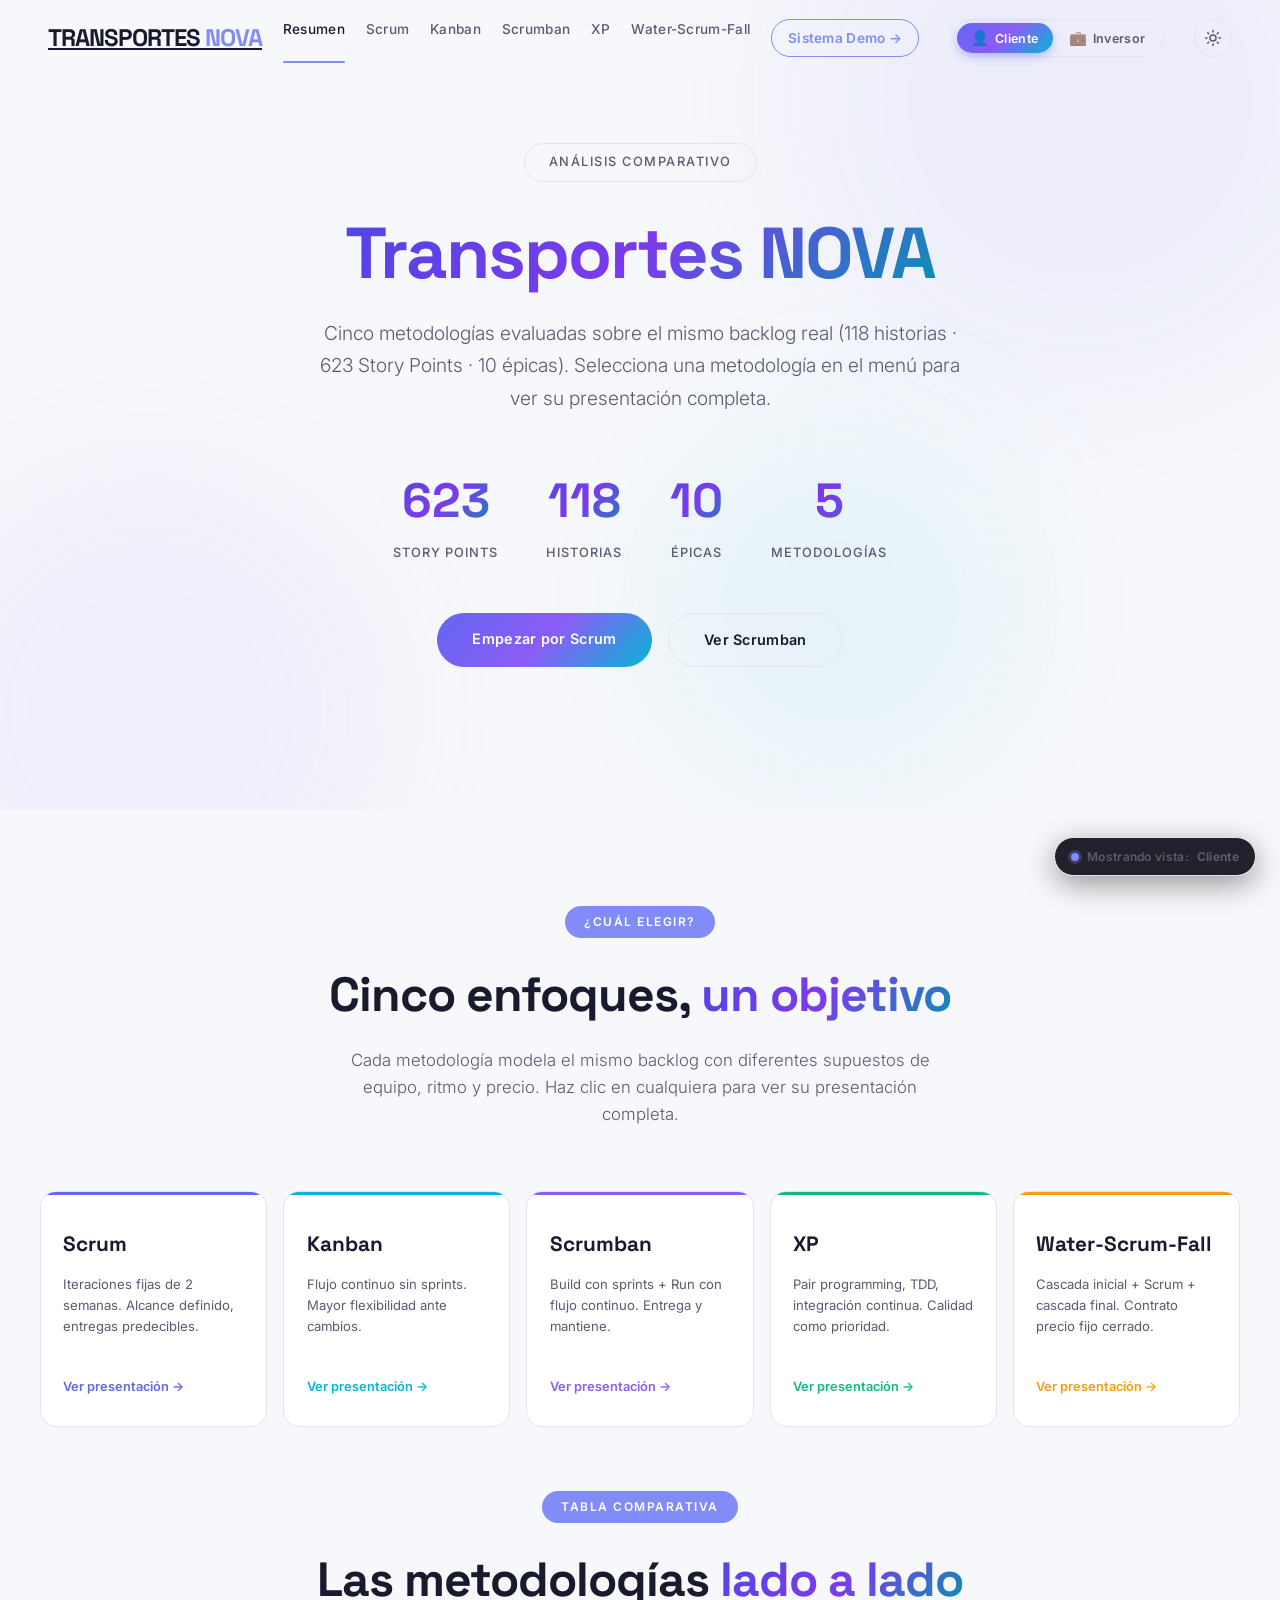
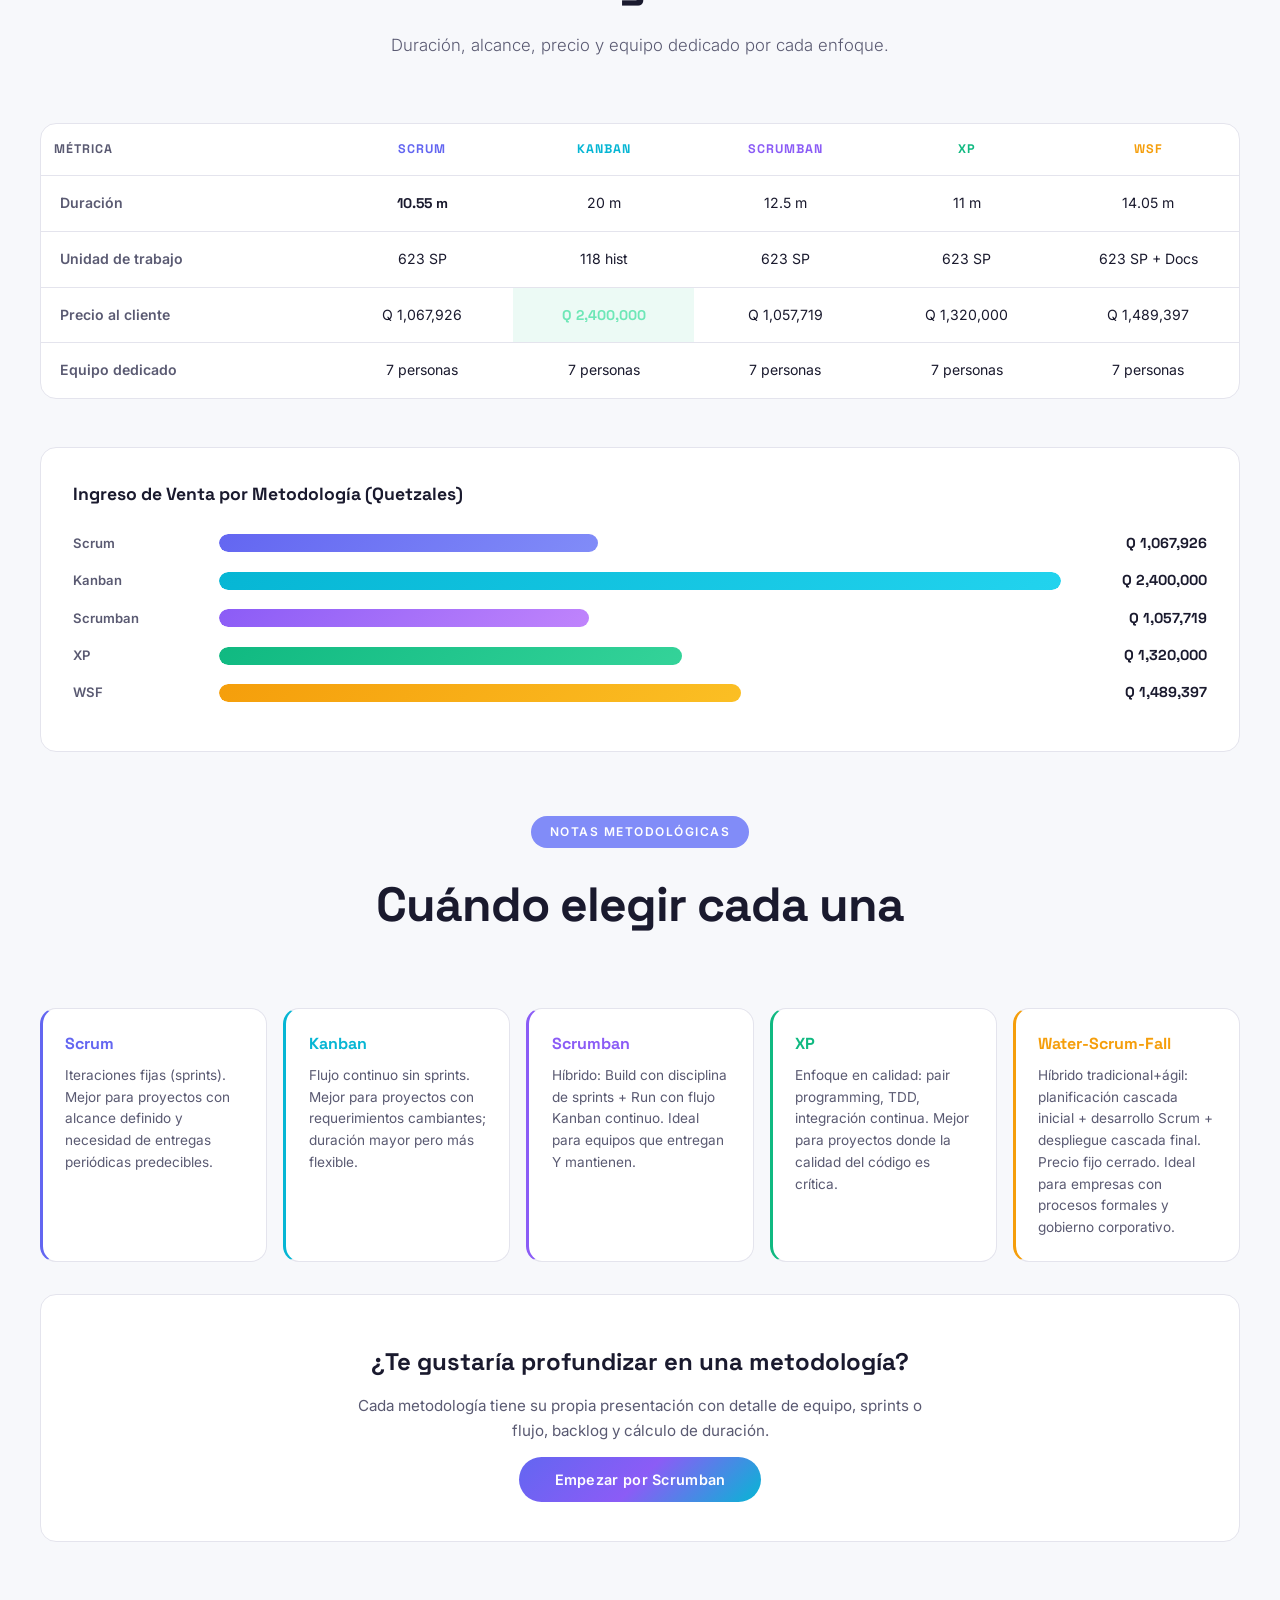
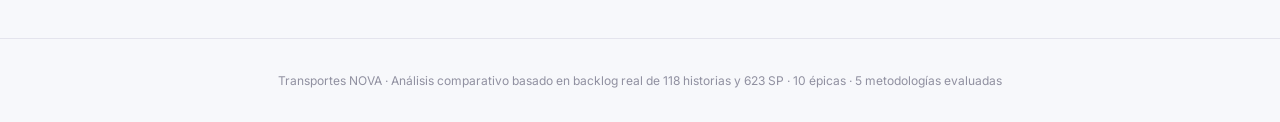
==== commit ed840649: "Mockup y cliente/ inversionista y dark mode" ====
--- a/index.html
+++ b/index.html
@@ -20,7 +20,20 @@
             <a href="#scrumban" data-view="scrumban">Scrumban</a>
             <a href="#xp"       data-view="xp">XP</a>
             <a href="#wsf"      data-view="wsf">Water-Scrum-Fall</a>
-            <a href="#pmi"      data-view="pmi">PMI</a>
+            <a href="#pmi"      data-view="pmi" class="investor-only">PMI</a>
+            <a href="sistema.html" class="nav-cta-link">Sistema Demo →</a>
+            <div class="mode-switcher" role="group" aria-label="Modo de presentación">
+                <button class="mode-btn active" data-mode="cliente" type="button" title="Modo Cliente: oculta costos internos y FTE">
+                    <span class="mode-icon">👤</span><span class="mode-label">Cliente</span>
+                </button>
+                <button class="mode-btn" data-mode="inversor" type="button" title="Modo Inversor: muestra todos los costos y márgenes">
+                    <span class="mode-icon">💼</span><span class="mode-label">Inversor</span>
+                </button>
+            </div>
+            <button class="theme-toggle" id="themeToggle" aria-label="Cambiar tema" title="Cambiar tema claro / oscuro">
+                <svg class="icon-moon" viewBox="0 0 24 24" fill="none" stroke="currentColor" stroke-width="2" stroke-linecap="round" stroke-linejoin="round"><path d="M21 12.79A9 9 0 1 1 11.21 3 7 7 0 0 0 21 12.79z"/></svg>
+                <svg class="icon-sun" viewBox="0 0 24 24" fill="none" stroke="currentColor" stroke-width="2" stroke-linecap="round" stroke-linejoin="round"><circle cx="12" cy="12" r="4"/><path d="M12 2v2M12 20v2M4.93 4.93l1.41 1.41M17.66 17.66l1.41 1.41M2 12h2M20 12h2M4.93 19.07l1.41-1.41M17.66 6.34l1.41-1.41"/></svg>
+            </button>
         </div>
         <button class="nav-toggle" id="navToggle" aria-label="Menú">
             <span></span><span></span><span></span>
@@ -35,6 +48,11 @@
         <a href="#xp"       data-view="xp">XP</a>
         <a href="#wsf"      data-view="wsf">Water-Scrum-Fall</a>
         <a href="#pmi"      data-view="pmi">PMI</a>
+        <a href="sistema.html" class="nav-cta-link">Sistema Demo →</a>
+        <button class="theme-toggle" id="themeToggleMobile" aria-label="Cambiar tema">
+            <svg class="icon-moon" viewBox="0 0 24 24" fill="none" stroke="currentColor" stroke-width="2" stroke-linecap="round" stroke-linejoin="round"><path d="M21 12.79A9 9 0 1 1 11.21 3 7 7 0 0 0 21 12.79z"/></svg>
+            <svg class="icon-sun" viewBox="0 0 24 24" fill="none" stroke="currentColor" stroke-width="2" stroke-linecap="round" stroke-linejoin="round"><circle cx="12" cy="12" r="4"/><path d="M12 2v2M12 20v2M4.93 4.93l1.41 1.41M17.66 17.66l1.41 1.41M2 12h2M20 12h2M4.93 19.07l1.41-1.41M17.66 6.34l1.41-1.41"/></svg>
+        </button>
     </div>
 
     <!-- ============================================================
@@ -73,7 +91,8 @@
                 </div>
                 <div class="hero-buttons animate-on-scroll">
                     <a href="#scrum"    data-view="scrum"    class="btn btn-primary">Empezar por Scrum</a>
-                    <a href="#pmi"      data-view="pmi"      class="btn btn-outline">Ver Análisis PMI</a>
+                    <a href="#pmi"      data-view="pmi"      class="btn btn-outline investor-only">Ver Análisis PMI</a>
+                    <a href="#scrumban" data-view="scrumban" class="btn btn-outline client-only">Ver Scrumban</a>
                 </div>
             </div>
         </section>
@@ -116,7 +135,9 @@
 
                 <div class="section-header animate-on-scroll" style="margin-top:4rem">
                     <span class="section-tag" style="background:var(--accent)">Tabla Comparativa</span>
-                    <h2 class="section-title">Las cifras lado a lado</h2>
+                    <h2 class="section-title investor-only">Las cifras lado a lado</h2>
+                    <h2 class="section-title client-only">Las metodologías <span class="gradient-text">lado a lado</span></h2>
+                    <p class="section-subtitle client-only">Duración, alcance, precio y equipo dedicado por cada enfoque.</p>
                 </div>
 
                 <div class="comp-table animate-on-scroll">
@@ -145,7 +166,7 @@
                             <div class="comp-cell">623 SP</div>
                             <div class="comp-cell">623 SP + Docs</div>
                         </div>
-                        <div class="comp-row">
+                        <div class="comp-row investor-only">
                             <div class="comp-cell label">Costo interno</div>
                             <div class="comp-cell"><strong>Q 514,250</strong></div>
                             <div class="comp-cell">Q 935,000</div>
@@ -154,14 +175,15 @@
                             <div class="comp-cell">Q 819,168</div>
                         </div>
                         <div class="comp-row">
-                            <div class="comp-cell label">Ingreso (venta)</div>
+                            <div class="comp-cell label investor-only">Ingreso (venta)</div>
+                            <div class="comp-cell label client-only">Precio al cliente</div>
                             <div class="comp-cell">Q 1,067,926</div>
                             <div class="comp-cell comp-best"><strong>Q 2,400,000</strong></div>
                             <div class="comp-cell">Q 1,057,719</div>
                             <div class="comp-cell">Q 1,320,000</div>
                             <div class="comp-cell">Q 1,489,397</div>
                         </div>
-                        <div class="comp-row">
+                        <div class="comp-row investor-only">
                             <div class="comp-cell label">Margen bruto</div>
                             <div class="comp-cell">Q 553,676</div>
                             <div class="comp-cell comp-best"><strong>Q 1,465,000</strong></div>
@@ -169,7 +191,7 @@
                             <div class="comp-cell">Q 805,750</div>
                             <div class="comp-cell">Q 670,229</div>
                         </div>
-                        <div class="comp-row">
+                        <div class="comp-row investor-only">
                             <div class="comp-cell label">Margen %</div>
                             <div class="comp-cell">51.85 %</div>
                             <div class="comp-cell comp-best"><strong>61.04 %</strong></div>
@@ -177,7 +199,7 @@
                             <div class="comp-cell">61.04 %</div>
                             <div class="comp-cell">45.00 %</div>
                         </div>
-                        <div class="comp-row">
+                        <div class="comp-row investor-only">
                             <div class="comp-cell label">Costo / unidad</div>
                             <div class="comp-cell">Q 825 / SP</div>
                             <div class="comp-cell">Q 7,924 / hist</div>
@@ -185,7 +207,7 @@
                             <div class="comp-cell">Q 825 / SP</div>
                             <div class="comp-cell">Precio fijo</div>
                         </div>
-                        <div class="comp-row">
+                        <div class="comp-row investor-only">
                             <div class="comp-cell label">Equipo mensual</div>
                             <div class="comp-cell">Q 46,750</div>
                             <div class="comp-cell">Q 46,750</div>
@@ -193,10 +215,18 @@
                             <div class="comp-cell">Q 46,750</div>
                             <div class="comp-cell">Q 46,750</div>
                         </div>
-                    </div>
-                </div>
-
-                <div class="hbar-chart animate-on-scroll">
+                        <div class="comp-row client-only">
+                            <div class="comp-cell label">Equipo dedicado</div>
+                            <div class="comp-cell">7 personas</div>
+                            <div class="comp-cell">7 personas</div>
+                            <div class="comp-cell">7 personas</div>
+                            <div class="comp-cell">7 personas</div>
+                            <div class="comp-cell">7 personas</div>
+                        </div>
+                    </div>
+                </div>
+
+                <div class="hbar-chart animate-on-scroll investor-only">
                     <h3 class="hbar-title">Costo Interno por Metodología (Quetzales)</h3>
                     <div class="hbar-row">
                         <div class="hbar-label">Scrum</div>
@@ -282,10 +312,15 @@
                     </div>
                 </div>
 
-                <div class="view-cta animate-on-scroll">
+                <div class="view-cta animate-on-scroll investor-only">
                     <h3>¿Quieres ver el análisis financiero PMI?</h3>
                     <p>ROI, Payback, ROA y reserva de riesgos (EMV) comparados contra la TMAR del 38% para las cinco metodologías.</p>
                     <a href="#pmi" data-view="pmi" class="btn btn-primary">Ver análisis PMI</a>
+                </div>
+                <div class="view-cta animate-on-scroll client-only">
+                    <h3>¿Te gustaría profundizar en una metodología?</h3>
+                    <p>Cada metodología tiene su propia presentación con detalle de equipo, sprints o flujo, backlog y cálculo de duración.</p>
+                    <a href="#scrumban" data-view="scrumban" class="btn btn-primary">Empezar por Scrumban</a>
                 </div>
             </div>
         </section>
@@ -317,14 +352,22 @@
                         <div class="kpi-value"><span class="counter" data-target="623">0</span><span class="kpi-unit">SP</span></div>
                         <div class="kpi-label">Story Points</div>
                     </div>
-                    <div class="kpi-card animate-on-scroll" style="animation-delay:.16s">
+                    <div class="kpi-card animate-on-scroll investor-only" style="animation-delay:.16s">
                         <div class="kpi-value">Q<span class="counter" data-target="514250">0</span></div>
                         <div class="kpi-label">Costo Interno</div>
                     </div>
-                    <div class="kpi-card animate-on-scroll" style="animation-delay:.24s">
+                    <div class="kpi-card animate-on-scroll investor-only" style="animation-delay:.24s">
                         <div class="kpi-value"><span class="counter" data-target="51.85">0</span><span class="kpi-unit">%</span></div>
                         <div class="kpi-label">Margen Bruto</div>
                     </div>
+                    <div class="kpi-card animate-on-scroll client-only" style="animation-delay:.16s">
+                        <div class="kpi-value"><span class="counter" data-target="23">0</span><span class="kpi-unit">sprints</span></div>
+                        <div class="kpi-label">Iteraciones</div>
+                    </div>
+                    <div class="kpi-card animate-on-scroll client-only" style="animation-delay:.24s">
+                        <div class="kpi-value"><span class="counter" data-target="7">0</span><span class="kpi-unit">personas</span></div>
+                        <div class="kpi-label">Equipo Dedicado</div>
+                    </div>
                 </div>
             </div>
         </section>
@@ -333,8 +376,10 @@
             <div class="container">
                 <div class="section-header animate-on-scroll">
                     <span class="section-tag">Equipo</span>
-                    <h2 class="section-title">7 personas al <span class="view-gradient-text">50 % FTE</span></h2>
-                    <p class="section-subtitle">El mismo equipo modela todas las metodologías ágiles. Costo asignado al proyecto.</p>
+                    <h2 class="section-title client-only">Equipo <span class="view-gradient-text">dedicado al proyecto</span></h2>
+                    <h2 class="section-title investor-only">7 personas al <span class="view-gradient-text">50 % FTE</span></h2>
+                    <p class="section-subtitle client-only">7 profesionales asignados al proyecto durante toda su duración.</p>
+                    <p class="section-subtitle investor-only">El mismo equipo modela todas las metodologías ágiles. Costo asignado al proyecto.</p>
                 </div>
 
                 <div class="equipo-table animate-on-scroll">
@@ -386,13 +431,13 @@
                         <div class="breakdown-line"><strong>Factor de holgura</strong><span class="breakdown-value">× 1.10</span></div>
                         <div class="breakdown-line"><strong>Sprints con holgura</strong><span class="breakdown-value">22.84</span></div>
                         <div class="breakdown-line"><strong>Duración total</strong><span class="breakdown-value">10.55 meses (~11)</span></div>
-                        <div class="breakdown-line total"><strong>Costo interno por sprint</strong><span class="breakdown-value">Q 21,594</span></div>
+                        <div class="breakdown-line total investor-only"><strong>Costo interno por sprint</strong><span class="breakdown-value">Q 21,594</span></div>
                     </div>
                 </div>
 
                 <div class="financial-card animate-on-scroll">
                     <div class="financial-grid">
-                        <div class="financial-item">
+                        <div class="financial-item investor-only">
                             <div class="financial-item-label">Costo Interno</div>
                             <div class="financial-item-value">Q 514,250</div>
                             <div class="financial-item-sub">22.84 sprints × Q 21,594</div>
@@ -402,28 +447,38 @@
                             <div class="financial-item-value">Q 1,067,926</div>
                             <div class="financial-item-sub">22.84 sprints × Q 46,750</div>
                         </div>
-                        <div class="financial-item">
+                        <div class="financial-item investor-only">
                             <div class="financial-item-label">Margen Bruto</div>
                             <div class="financial-item-value">Q 553,676</div>
                             <div class="financial-item-sub">51.85 % sobre venta · Markup 107.67 %</div>
                         </div>
-                        <div class="financial-item">
+                        <div class="financial-item investor-only">
                             <div class="financial-item-label">Costo por SP</div>
                             <div class="financial-item-value">Q 825</div>
                             <div class="financial-item-sub">Q 514,250 ÷ 623 SP</div>
                         </div>
-                        <div class="financial-item">
+                        <div class="financial-item investor-only">
                             <div class="financial-item-label">ROI vs Inversión</div>
                             <div class="financial-item-value">83.5 %</div>
                             <div class="financial-item-sub">Beneficio neto Q 485,951</div>
                         </div>
-                        <div class="financial-item">
+                        <div class="financial-item investor-only">
                             <div class="financial-item-label">Payback</div>
                             <div class="financial-item-value">6.2 m</div>
                             <div class="financial-item-sub">Meses para recuperar</div>
                         </div>
-                    </div>
-                    <div class="financial-verdict">
+                        <div class="financial-item client-only">
+                            <div class="financial-item-label">Duración</div>
+                            <div class="financial-item-value">10.55 m</div>
+                            <div class="financial-item-sub">22.84 sprints de 2 semanas</div>
+                        </div>
+                        <div class="financial-item client-only">
+                            <div class="financial-item-label">Equipo Dedicado</div>
+                            <div class="financial-item-value">7</div>
+                            <div class="financial-item-sub">Profesionales asignados</div>
+                        </div>
+                    </div>
+                    <div class="financial-verdict investor-only">
                         <span class="check">✓</span>
                         Veredicto PMI: VIABLE · ROI 83.5 % &gt; TMAR 38 %
                     </div>
@@ -502,14 +557,22 @@
                         <div class="kpi-value"><span class="counter" data-target="118">0</span></div>
                         <div class="kpi-label">Historias</div>
                     </div>
-                    <div class="kpi-card animate-on-scroll" style="animation-delay:.16s">
+                    <div class="kpi-card animate-on-scroll investor-only" style="animation-delay:.16s">
                         <div class="kpi-value">Q<span class="counter" data-target="935000">0</span></div>
                         <div class="kpi-label">Costo Interno</div>
                     </div>
-                    <div class="kpi-card animate-on-scroll" style="animation-delay:.24s">
+                    <div class="kpi-card animate-on-scroll investor-only" style="animation-delay:.24s">
                         <div class="kpi-value"><span class="counter" data-target="61.04">0</span><span class="kpi-unit">%</span></div>
                         <div class="kpi-label">Margen Bruto</div>
                     </div>
+                    <div class="kpi-card animate-on-scroll client-only" style="animation-delay:.16s">
+                        <div class="kpi-value"><span class="counter" data-target="6">0</span><span class="kpi-unit">hist/mes</span></div>
+                        <div class="kpi-label">Throughput</div>
+                    </div>
+                    <div class="kpi-card animate-on-scroll client-only" style="animation-delay:.24s">
+                        <div class="kpi-value"><span class="counter" data-target="7">0</span><span class="kpi-unit">personas</span></div>
+                        <div class="kpi-label">Equipo Dedicado</div>
+                    </div>
                 </div>
             </div>
         </section>
@@ -518,8 +581,10 @@
             <div class="container">
                 <div class="section-header animate-on-scroll">
                     <span class="section-tag">Equipo</span>
-                    <h2 class="section-title">Mismo equipo, <span class="view-gradient-text">flujo distinto</span></h2>
-                    <p class="section-subtitle">7 personas al 50 % FTE atendiendo trabajo en flujo continuo, sin ceremonias de sprint.</p>
+                    <h2 class="section-title client-only">Equipo <span class="view-gradient-text">en flujo continuo</span></h2>
+                    <h2 class="section-title investor-only">Mismo equipo, <span class="view-gradient-text">flujo distinto</span></h2>
+                    <p class="section-subtitle client-only">7 profesionales atendiendo trabajo en flujo continuo, sin ceremonias de sprint.</p>
+                    <p class="section-subtitle investor-only">7 personas al 50 % FTE atendiendo trabajo en flujo continuo, sin ceremonias de sprint.</p>
                 </div>
 
                 <div class="equipo-table animate-on-scroll">
@@ -638,7 +703,7 @@
 
                 <div class="financial-card animate-on-scroll">
                     <div class="financial-grid">
-                        <div class="financial-item">
+                        <div class="financial-item investor-only">
                             <div class="financial-item-label">Costo Interno</div>
                             <div class="financial-item-value">Q 935,000</div>
                             <div class="financial-item-sub">20 meses × Q 46,750</div>
@@ -648,28 +713,38 @@
                             <div class="financial-item-value">Q 2,400,000</div>
                             <div class="financial-item-sub">20 meses × Q 120,000</div>
                         </div>
-                        <div class="financial-item">
+                        <div class="financial-item investor-only">
                             <div class="financial-item-label">Margen Bruto</div>
                             <div class="financial-item-value">Q 1,465,000</div>
                             <div class="financial-item-sub">61.04 % · Markup 156.68 %</div>
                         </div>
-                        <div class="financial-item">
+                        <div class="financial-item investor-only">
                             <div class="financial-item-label">Costo / Historia</div>
                             <div class="financial-item-value">Q 7,924</div>
                             <div class="financial-item-sub">Q 935,000 ÷ 118 historias</div>
                         </div>
-                        <div class="financial-item">
+                        <div class="financial-item investor-only">
                             <div class="financial-item-label">ROI vs Inversión</div>
                             <div class="financial-item-value">139.3 %</div>
                             <div class="financial-item-sub">Beneficio neto Q 1,397,275</div>
                         </div>
-                        <div class="financial-item">
+                        <div class="financial-item investor-only">
                             <div class="financial-item-label">Payback</div>
                             <div class="financial-item-value">8.4 m</div>
                             <div class="financial-item-sub">Meses para recuperar</div>
                         </div>
-                    </div>
-                    <div class="financial-verdict">
+                        <div class="financial-item client-only">
+                            <div class="financial-item-label">Duración</div>
+                            <div class="financial-item-value">20 m</div>
+                            <div class="financial-item-sub">Flujo continuo sin sprints</div>
+                        </div>
+                        <div class="financial-item client-only">
+                            <div class="financial-item-label">Throughput</div>
+                            <div class="financial-item-value">6 / mes</div>
+                            <div class="financial-item-sub">Historias entregadas</div>
+                        </div>
+                    </div>
+                    <div class="financial-verdict investor-only">
                         <span class="check">✓</span>
                         Veredicto PMI: VIABLE · ROI 139.3 % &gt; TMAR 38 % · Mayor ROI absoluto
                     </div>
@@ -745,14 +820,22 @@
                         <div class="kpi-value"><span class="counter" data-target="623">0</span><span class="kpi-unit">SP</span></div>
                         <div class="kpi-label">Story Points</div>
                     </div>
-                    <div class="kpi-card animate-on-scroll" style="animation-delay:.16s">
+                    <div class="kpi-card animate-on-scroll investor-only" style="animation-delay:.16s">
                         <div class="kpi-value">Q<span class="counter" data-target="423088">0</span></div>
                         <div class="kpi-label">Costo Interno</div>
                     </div>
-                    <div class="kpi-card animate-on-scroll" style="animation-delay:.24s">
+                    <div class="kpi-card animate-on-scroll investor-only" style="animation-delay:.24s">
                         <div class="kpi-value"><span class="counter" data-target="60">0</span><span class="kpi-unit">%</span></div>
                         <div class="kpi-label">Margen Bruto</div>
                     </div>
+                    <div class="kpi-card animate-on-scroll client-only" style="animation-delay:.16s">
+                        <div class="kpi-value"><span class="counter" data-target="25">0</span><span class="kpi-unit">sprints</span></div>
+                        <div class="kpi-label">Iteraciones Build</div>
+                    </div>
+                    <div class="kpi-card animate-on-scroll client-only" style="animation-delay:.24s">
+                        <div class="kpi-value"><span class="counter" data-target="7">0</span><span class="kpi-unit">personas</span></div>
+                        <div class="kpi-label">Equipo Dedicado</div>
+                    </div>
                 </div>
             </div>
         </section>
@@ -761,8 +844,10 @@
             <div class="container">
                 <div class="section-header animate-on-scroll">
                     <span class="section-tag">Equipo</span>
-                    <h2 class="section-title">Un equipo, <span class="view-gradient-text">dos flujos</span></h2>
-                    <p class="section-subtitle">El mismo equipo divide su capacidad entre la fase Build (sprints) y la fase Run (flujo Kanban).</p>
+                    <h2 class="section-title client-only">Equipo <span class="view-gradient-text">dedicado al proyecto</span></h2>
+                    <h2 class="section-title investor-only">Un equipo, <span class="view-gradient-text">dos flujos</span></h2>
+                    <p class="section-subtitle client-only">El mismo equipo entrega Build (features nuevas) y Run (operación) en paralelo.</p>
+                    <p class="section-subtitle investor-only">El mismo equipo divide su capacidad entre la fase Build (sprints) y la fase Run (flujo Kanban).</p>
                 </div>
 
                 <div class="capacity-split animate-on-scroll">
@@ -771,9 +856,13 @@
                         <div class="capacity-build">BUILD 70 %</div>
                         <div class="capacity-run">RUN 30 %</div>
                     </div>
-                    <div class="split-stats">
+                    <div class="split-stats investor-only">
                         <div class="split-stat">Costo Build mensual<strong>Q 32,725</strong></div>
                         <div class="split-stat">Costo Run mensual<strong>Q 14,025</strong></div>
+                    </div>
+                    <div class="split-stats client-only">
+                        <div class="split-stat">Capacidad Build<strong>70 %</strong></div>
+                        <div class="split-stat">Capacidad Run<strong>30 %</strong></div>
                     </div>
                 </div>
 
@@ -844,14 +933,14 @@
                 <div class="costos-breakdown animate-on-scroll">
                     <h3 class="breakdown-title">Cálculos del proyecto</h3>
                     <div class="breakdown-formula">
-                        <code>Precio Build</code> <span class="eq">+</span> <code>Precio Run</code> <span class="eq">=</span> <code>Ingreso total</code>, con margen objetivo del 60 %.
+                        <code>Precio Build</code> <span class="eq">+</span> <code>Precio Run</code> <span class="eq">=</span> <code>Ingreso total</code><span class="investor-only">, con margen objetivo del 60 %</span>.
                     </div>
                     <div class="breakdown-list">
                         <div class="breakdown-line"><strong>Story Points totales</strong><span class="breakdown-value">623 SP</span></div>
                         <div class="breakdown-line"><strong>Sprints (sin holgura)</strong><span class="breakdown-value">20.77</span></div>
                         <div class="breakdown-line"><strong>Sprints con holgura 1.2×</strong><span class="breakdown-value">25</span></div>
-                        <div class="breakdown-line"><strong>Costo Build mensual</strong><span class="breakdown-value">Q 32,725</span></div>
-                        <div class="breakdown-line"><strong>Costo Run mensual</strong><span class="breakdown-value">Q 14,025</span></div>
+                        <div class="breakdown-line investor-only"><strong>Costo Build mensual</strong><span class="breakdown-value">Q 32,725</span></div>
+                        <div class="breakdown-line investor-only"><strong>Costo Run mensual</strong><span class="breakdown-value">Q 14,025</span></div>
                         <div class="breakdown-line"><strong>Precio Build mensual</strong><span class="breakdown-value">Q 81,813</span></div>
                         <div class="breakdown-line"><strong>Precio Run mensual</strong><span class="breakdown-value">Q 35,063</span></div>
                         <div class="breakdown-line"><strong>Precio Build por sprint</strong><span class="breakdown-value">Q 40,906</span></div>
@@ -861,7 +950,7 @@
 
                 <div class="financial-card animate-on-scroll">
                     <div class="financial-grid">
-                        <div class="financial-item">
+                        <div class="financial-item investor-only">
                             <div class="financial-item-label">Costo Interno</div>
                             <div class="financial-item-value">Q 423,088</div>
                             <div class="financial-item-sub">El más bajo de las 5 metodologías</div>
@@ -871,17 +960,17 @@
                             <div class="financial-item-value">Q 1,057,719</div>
                             <div class="financial-item-sub">Build + Run combinados</div>
                         </div>
-                        <div class="financial-item">
+                        <div class="financial-item investor-only">
                             <div class="financial-item-label">Margen Bruto</div>
                             <div class="financial-item-value">Q 634,631</div>
                             <div class="financial-item-sub">60 % sobre venta · Markup 150 %</div>
                         </div>
-                        <div class="financial-item">
+                        <div class="financial-item investor-only">
                             <div class="financial-item-label">ROI vs Inversión</div>
                             <div class="financial-item-value">115.5 %</div>
                             <div class="financial-item-sub">Beneficio neto Q 566,906</div>
                         </div>
-                        <div class="financial-item">
+                        <div class="financial-item investor-only">
                             <div class="financial-item-label">Payback</div>
                             <div class="financial-item-value">6.0 m</div>
                             <div class="financial-item-sub">El más rápido tras XP</div>
@@ -891,8 +980,13 @@
                             <div class="financial-item-value">12.5 m</div>
                             <div class="financial-item-sub">+ Run continuo en paralelo</div>
                         </div>
-                    </div>
-                    <div class="financial-verdict">
+                        <div class="financial-item client-only">
+                            <div class="financial-item-label">Equipo</div>
+                            <div class="financial-item-value">7</div>
+                            <div class="financial-item-sub">Profesionales dedicados</div>
+                        </div>
+                    </div>
+                    <div class="financial-verdict investor-only">
                         <span class="check">✓</span>
                         Veredicto PMI: VIABLE · ROI 115.5 % &gt; TMAR 38 % · Mejor balance costo/valor
                     </div>
@@ -968,14 +1062,22 @@
                         <div class="kpi-value"><span class="counter" data-target="623">0</span><span class="kpi-unit">SP</span></div>
                         <div class="kpi-label">Story Points</div>
                     </div>
-                    <div class="kpi-card animate-on-scroll" style="animation-delay:.16s">
+                    <div class="kpi-card animate-on-scroll investor-only" style="animation-delay:.16s">
                         <div class="kpi-value">Q<span class="counter" data-target="514250">0</span></div>
                         <div class="kpi-label">Costo Interno</div>
                     </div>
-                    <div class="kpi-card animate-on-scroll" style="animation-delay:.24s">
+                    <div class="kpi-card animate-on-scroll investor-only" style="animation-delay:.24s">
                         <div class="kpi-value"><span class="counter" data-target="61.04">0</span><span class="kpi-unit">%</span></div>
                         <div class="kpi-label">Margen Bruto</div>
                     </div>
+                    <div class="kpi-card animate-on-scroll client-only" style="animation-delay:.16s">
+                        <div class="kpi-value"><span class="counter" data-target="23">0</span><span class="kpi-unit">sprints</span></div>
+                        <div class="kpi-label">Iteraciones</div>
+                    </div>
+                    <div class="kpi-card animate-on-scroll client-only" style="animation-delay:.24s">
+                        <div class="kpi-value"><span class="counter" data-target="7">0</span><span class="kpi-unit">personas</span></div>
+                        <div class="kpi-label">Equipo Dedicado</div>
+                    </div>
                 </div>
             </div>
         </section>
@@ -984,8 +1086,10 @@
             <div class="container">
                 <div class="section-header animate-on-scroll">
                     <span class="section-tag">Equipo</span>
-                    <h2 class="section-title">Programadores <span class="view-gradient-text">en pareja</span></h2>
-                    <p class="section-subtitle">Mismo equipo de 7 personas al 50 % FTE. La diferencia está en las prácticas: dos desarrolladores comparten cada tarjeta.</p>
+                    <h2 class="section-title client-only">Programadores <span class="view-gradient-text">en pareja</span></h2>
+                    <h2 class="section-title investor-only">Programadores <span class="view-gradient-text">en pareja</span></h2>
+                    <p class="section-subtitle client-only">7 profesionales dedicados al proyecto, trabajando en pareja para máxima calidad del código.</p>
+                    <p class="section-subtitle investor-only">Mismo equipo de 7 personas al 50 % FTE. La diferencia está en las prácticas: dos desarrolladores comparten cada tarjeta.</p>
                 </div>
                 <div class="equipo-table animate-on-scroll">
                     <div class="equipo-row equipo-head"><div>Rol</div><div>Descripción</div><div></div><div>FTE</div><div>Costo asignado</div></div>
@@ -1037,8 +1141,11 @@
 
                 <div class="costos-breakdown animate-on-scroll">
                     <h3 class="breakdown-title">Cálculos del proyecto</h3>
-                    <div class="breakdown-formula">
+                    <div class="breakdown-formula investor-only">
                         <code>Burn rate mensual</code> <span class="eq">÷</span> <code>(1 − margen)</code> <span class="eq">=</span> <code>precio mensual al cliente</code>
+                    </div>
+                    <div class="breakdown-formula client-only">
+                        <code>SP totales</code> <span class="eq">÷</span> <code>velocidad del equipo</code> <span class="eq">=</span> <code>sprints totales</code> <span class="eq">→</span> <code>duración</code>
                     </div>
                     <div class="breakdown-list">
                         <div class="breakdown-line"><strong>Story Points totales</strong><span class="breakdown-value">623 SP</span></div>
@@ -1046,16 +1153,16 @@
                         <div class="breakdown-line"><strong>Duración del sprint</strong><span class="breakdown-value">2 semanas</span></div>
                         <div class="breakdown-line"><strong>Sprints con holgura 1.1×</strong><span class="breakdown-value">22.84</span></div>
                         <div class="breakdown-line"><strong>Duración del proyecto</strong><span class="breakdown-value">10.55 meses (~11)</span></div>
-                        <div class="breakdown-line"><strong>Burn rate mensual</strong><span class="breakdown-value">Q 46,750</span></div>
-                        <div class="breakdown-line"><strong>Margen objetivo</strong><span class="breakdown-value">60 %</span></div>
-                        <div class="breakdown-line"><strong>Precio cliente mensual (calculado)</strong><span class="breakdown-value">Q 116,875</span></div>
+                        <div class="breakdown-line investor-only"><strong>Burn rate mensual</strong><span class="breakdown-value">Q 46,750</span></div>
+                        <div class="breakdown-line investor-only"><strong>Margen objetivo</strong><span class="breakdown-value">60 %</span></div>
+                        <div class="breakdown-line investor-only"><strong>Precio cliente mensual (calculado)</strong><span class="breakdown-value">Q 116,875</span></div>
                         <div class="breakdown-line total"><strong>Precio cliente mensual (acordado)</strong><span class="breakdown-value">Q 120,000</span></div>
                     </div>
                 </div>
 
                 <div class="financial-card animate-on-scroll">
                     <div class="financial-grid">
-                        <div class="financial-item">
+                        <div class="financial-item investor-only">
                             <div class="financial-item-label">Costo Interno</div>
                             <div class="financial-item-value">Q 514,250</div>
                             <div class="financial-item-sub">11 meses × Q 46,750</div>
@@ -1065,28 +1172,38 @@
                             <div class="financial-item-value">Q 1,320,000</div>
                             <div class="financial-item-sub">11 meses × Q 120,000</div>
                         </div>
-                        <div class="financial-item">
+                        <div class="financial-item investor-only">
                             <div class="financial-item-label">Margen Bruto</div>
                             <div class="financial-item-value">Q 805,750</div>
                             <div class="financial-item-sub">61.04 % sobre venta</div>
                         </div>
-                        <div class="financial-item">
+                        <div class="financial-item investor-only">
                             <div class="financial-item-label">ROI vs Inversión</div>
                             <div class="financial-item-value">126.8 %</div>
                             <div class="financial-item-sub">Beneficio neto Q 738,025</div>
                         </div>
-                        <div class="financial-item">
+                        <div class="financial-item investor-only">
                             <div class="financial-item-label">Payback</div>
                             <div class="financial-item-value">4.85 m</div>
                             <div class="financial-item-sub">El más rápido de las 5</div>
                         </div>
-                        <div class="financial-item">
+                        <div class="financial-item investor-only">
                             <div class="financial-item-label">Costo por SP</div>
                             <div class="financial-item-value">Q 825</div>
                             <div class="financial-item-sub">Mismo que Scrum</div>
                         </div>
-                    </div>
-                    <div class="financial-verdict">
+                        <div class="financial-item client-only">
+                            <div class="financial-item-label">Duración</div>
+                            <div class="financial-item-value">11 m</div>
+                            <div class="financial-item-sub">Sprints de 2 semanas</div>
+                        </div>
+                        <div class="financial-item client-only">
+                            <div class="financial-item-label">Equipo</div>
+                            <div class="financial-item-value">7</div>
+                            <div class="financial-item-sub">Pair programming</div>
+                        </div>
+                    </div>
+                    <div class="financial-verdict investor-only">
                         <span class="check">✓</span>
                         Veredicto PMI: VIABLE · ROI 126.8 % &gt; TMAR 38 % · Mejor payback (4.85 m)
                     </div>
@@ -1166,9 +1283,13 @@
                         <div class="kpi-value">Q<span class="counter" data-target="1489397">0</span></div>
                         <div class="kpi-label">Precio Fijo</div>
                     </div>
-                    <div class="kpi-card animate-on-scroll" style="animation-delay:.24s">
+                    <div class="kpi-card animate-on-scroll investor-only" style="animation-delay:.24s">
                         <div class="kpi-value"><span class="counter" data-target="45">0</span><span class="kpi-unit">%</span></div>
                         <div class="kpi-label">Margen Bruto</div>
+                    </div>
+                    <div class="kpi-card animate-on-scroll client-only" style="animation-delay:.24s">
+                        <div class="kpi-value"><span class="counter" data-target="7">0</span><span class="kpi-unit">personas</span></div>
+                        <div class="kpi-label">Equipo Dedicado</div>
                     </div>
                 </div>
             </div>
@@ -1189,10 +1310,12 @@
                         <div class="wsf-phase-desc">Cascada inicial: análisis de negocio profundo, diseño arquitectónico formal, contratos. Devs aún no están activos.</div>
                         <div class="wsf-phase-stats">
                             <div class="wsf-phase-stat">Duración<strong>2 meses</strong></div>
-                            <div class="wsf-phase-stat">Mensual<strong>Q 52,750</strong></div>
-                            <div class="wsf-phase-stat" style="grid-column:1/-1">Costo total<strong style="color:#60a5fa">Q 105,500</strong></div>
-                        </div>
-                        <div class="wsf-phase-team">PO (100 %) · Sr Cloud (100 %) · Sr DevOps (50 %) · SM (50 %)</div>
+                            <div class="wsf-phase-stat investor-only">Mensual<strong>Q 52,750</strong></div>
+                            <div class="wsf-phase-stat investor-only" style="grid-column:1/-1">Costo total<strong style="color:#60a5fa">Q 105,500</strong></div>
+                            <div class="wsf-phase-stat client-only">Foco<strong>Análisis</strong></div>
+                        </div>
+                        <div class="wsf-phase-team investor-only">PO (100 %) · Sr Cloud (100 %) · Sr DevOps (50 %) · SM (50 %)</div>
+                        <div class="wsf-phase-team client-only">Product Owner, Scrum Master y Seniors dedicados al análisis y diseño.</div>
                     </div>
                     <div class="wsf-phase" data-phase="scrum">
                         <div class="wsf-phase-num">FASE 2</div>
@@ -1200,10 +1323,12 @@
                         <div class="wsf-phase-desc">Desarrollo iterativo ágil. Equipo completo activo, sprints de 2 semanas con velocidad 30 SP / sprint y holgura 1.1×.</div>
                         <div class="wsf-phase-stats">
                             <div class="wsf-phase-stat">Duración<strong>10.55 meses</strong></div>
-                            <div class="wsf-phase-stat">Mensual<strong>Q 46,750</strong></div>
-                            <div class="wsf-phase-stat" style="grid-column:1/-1">Costo total<strong style="color:#a5b4fc">Q 493,268</strong></div>
-                        </div>
-                        <div class="wsf-phase-team">Equipo completo (7 personas al 50 % FTE)</div>
+                            <div class="wsf-phase-stat investor-only">Mensual<strong>Q 46,750</strong></div>
+                            <div class="wsf-phase-stat investor-only" style="grid-column:1/-1">Costo total<strong style="color:#a5b4fc">Q 493,268</strong></div>
+                            <div class="wsf-phase-stat client-only">Sprints<strong>22.84</strong></div>
+                        </div>
+                        <div class="wsf-phase-team investor-only">Equipo completo (7 personas al 50 % FTE)</div>
+                        <div class="wsf-phase-team client-only">Equipo completo (7 personas dedicadas al proyecto)</div>
                     </div>
                     <div class="wsf-phase" data-phase="fall">
                         <div class="wsf-phase-num">FASE 3</div>
@@ -1211,16 +1336,18 @@
                         <div class="wsf-phase-desc">Cascada final: QA intensivo, UAT formal, despliegue a producción, capacitación. Devs salen del proyecto.</div>
                         <div class="wsf-phase-stats">
                             <div class="wsf-phase-stat">Duración<strong>1.5 meses</strong></div>
-                            <div class="wsf-phase-stat">Mensual<strong>Q 43,600</strong></div>
-                            <div class="wsf-phase-stat" style="grid-column:1/-1">Costo total<strong style="color:#fbbf24">Q 65,400</strong></div>
-                        </div>
-                        <div class="wsf-phase-team">QA (100 %) · Sr DevOps (100 %) · Sr Cloud (100 %) · PO (30 %)</div>
-                    </div>
-                </div>
-            </div>
-        </section>
-
-        <section class="section section-dark">
+                            <div class="wsf-phase-stat investor-only">Mensual<strong>Q 43,600</strong></div>
+                            <div class="wsf-phase-stat investor-only" style="grid-column:1/-1">Costo total<strong style="color:#fbbf24">Q 65,400</strong></div>
+                            <div class="wsf-phase-stat client-only">Foco<strong>Despliegue</strong></div>
+                        </div>
+                        <div class="wsf-phase-team investor-only">QA (100 %) · Sr DevOps (100 %) · Sr Cloud (100 %) · PO (30 %)</div>
+                        <div class="wsf-phase-team client-only">QA, Seniors y PO en pruebas finales, UAT y go-live.</div>
+                    </div>
+                </div>
+            </div>
+        </section>
+
+        <section class="section section-dark investor-only">
             <div class="container">
                 <div class="section-header animate-on-scroll">
                     <span class="section-tag">Costos Extra</span>
@@ -1251,6 +1378,26 @@
             </div>
         </section>
 
+        <section class="section section-dark client-only">
+            <div class="container">
+                <div class="section-header animate-on-scroll">
+                    <span class="section-tag">Entregables Formales</span>
+                    <h2 class="section-title">Lo que incluye el <span class="view-gradient-text">contrato</span></h2>
+                    <p class="section-subtitle">Documentación, auditorías y soporte adicionales al desarrollo — todo bajo precio fijo cerrado.</p>
+                </div>
+
+                <div class="wsf-extras animate-on-scroll">
+                    <div class="wsf-extra"><div class="wsf-extra-phase">Water + Fall</div><div class="wsf-extra-name">Documentación formal extendida</div><div class="wsf-extra-value" style="color:var(--text-muted)">Planes y manuales (PMBOK)</div></div>
+                    <div class="wsf-extra"><div class="wsf-extra-phase">Water</div><div class="wsf-extra-name">Análisis de negocio profundo</div><div class="wsf-extra-value" style="color:var(--text-muted)">Pre-desarrollo</div></div>
+                    <div class="wsf-extra"><div class="wsf-extra-phase">Water</div><div class="wsf-extra-name">Diseño arquitectónico formal</div><div class="wsf-extra-value" style="color:var(--text-muted)">Arquitectura previa</div></div>
+                    <div class="wsf-extra"><div class="wsf-extra-phase">Fall</div><div class="wsf-extra-name">Auditoría externa de seguridad</div><div class="wsf-extra-value" style="color:var(--text-muted)">Pre-producción</div></div>
+                    <div class="wsf-extra"><div class="wsf-extra-phase">Fall</div><div class="wsf-extra-name">UAT formal con cliente</div><div class="wsf-extra-value" style="color:var(--text-muted)">Pilotos y operadores</div></div>
+                    <div class="wsf-extra"><div class="wsf-extra-phase">Fall</div><div class="wsf-extra-name">Capacitación de usuarios</div><div class="wsf-extra-value" style="color:var(--text-muted)">Pilotos, supervisores</div></div>
+                    <div class="wsf-extra"><div class="wsf-extra-phase">Post-Fall</div><div class="wsf-extra-name">Soporte hypercare 1er mes</div><div class="wsf-extra-value" style="color:var(--text-muted)">Guardia post go-live</div></div>
+                </div>
+            </div>
+        </section>
+
         <section class="section">
             <div class="container">
                 <div class="section-header animate-on-scroll">
@@ -1261,7 +1408,7 @@
 
                 <div class="financial-card animate-on-scroll">
                     <div class="financial-grid">
-                        <div class="financial-item">
+                        <div class="financial-item investor-only">
                             <div class="financial-item-label">Costo Total Interno</div>
                             <div class="financial-item-value">Q 819,168</div>
                             <div class="financial-item-sub">3 fases + costos extra</div>
@@ -1269,9 +1416,10 @@
                         <div class="financial-item">
                             <div class="financial-item-label">Precio Fijo al Cliente</div>
                             <div class="financial-item-value">Q 1,489,397</div>
-                            <div class="financial-item-sub">Costo ÷ (1 − 0.45)</div>
-                        </div>
-                        <div class="financial-item">
+                            <div class="financial-item-sub investor-only">Costo ÷ (1 − 0.45)</div>
+                            <div class="financial-item-sub client-only">Contrato cerrado, sin variaciones</div>
+                        </div>
+                        <div class="financial-item investor-only">
                             <div class="financial-item-label">Margen Bruto</div>
                             <div class="financial-item-value">Q 670,229</div>
                             <div class="financial-item-sub">45 % sobre venta · Markup 81.82 %</div>
@@ -1281,18 +1429,28 @@
                             <div class="financial-item-value">14.05 m</div>
                             <div class="financial-item-sub">La más larga (incluye cascadas)</div>
                         </div>
-                        <div class="financial-item">
+                        <div class="financial-item investor-only">
                             <div class="financial-item-label">ROI vs Inversión</div>
                             <div class="financial-item-value">67.9 %</div>
                             <div class="financial-item-sub">Beneficio neto Q 602,504</div>
                         </div>
-                        <div class="financial-item">
+                        <div class="financial-item investor-only">
                             <div class="financial-item-label">Payback</div>
                             <div class="financial-item-value">8.9 m</div>
                             <div class="financial-item-sub">Meses para recuperar</div>
                         </div>
-                    </div>
-                    <div class="financial-verdict">
+                        <div class="financial-item client-only">
+                            <div class="financial-item-label">Fases</div>
+                            <div class="financial-item-value">3</div>
+                            <div class="financial-item-sub">Water → Scrum → Fall</div>
+                        </div>
+                        <div class="financial-item client-only">
+                            <div class="financial-item-label">Equipo</div>
+                            <div class="financial-item-value">7</div>
+                            <div class="financial-item-sub">Equipo dedicado por fase</div>
+                        </div>
+                    </div>
+                    <div class="financial-verdict investor-only">
                         <span class="check">✓</span>
                         Veredicto PMI: VIABLE · ROI 67.9 % &gt; TMAR 38 % · Cumple gobierno corporativo
                     </div>
@@ -1577,6 +1735,11 @@
         </section>
     </main>
 
+    <div class="mode-indicator" id="modeIndicator" aria-live="polite">
+        <span class="mode-indicator-dot"></span>
+        Mostrando vista: <strong>Cliente</strong>
+    </div>
+
     <footer class="footer">
         Transportes NOVA · Análisis comparativo basado en backlog real de 118 historias y 623 SP · 10 épicas · 5 metodologías evaluadas
     </footer>
--- a/styles.css
+++ b/styles.css
@@ -36,6 +36,84 @@
 body[data-current-view="wsf"]      { --view-color: var(--wsf);      --view-gradient: var(--gradient-wsf); }
 body[data-current-view="pmi"]      { --view-color: var(--pmi);      --view-gradient: var(--gradient-pmi); }
 
+/* ============================================================
+   LIGHT THEME
+   ============================================================ */
+body[data-theme="light"] {
+    --bg: #f7f8fb;
+    --bg-light: #ffffff;
+    --bg-card: #ffffff;
+    --bg-card-hover: #f3f4f9;
+    --text: #1a1a2e;
+    --text-muted: #5a5a72;
+    --text-dim: #9090a0;
+    --border: #e4e4ed;
+    --shadow: 0 4px 30px rgba(0,0,0,.08);
+    --gradient-text: linear-gradient(135deg, #4f46e5, #7c3aed, #0891b2);
+}
+
+body[data-theme="light"] .navbar.scrolled {
+    background: rgba(255, 255, 255, .92);
+    border-bottom: 1px solid var(--border);
+}
+
+body[data-theme="light"] .shape { opacity: .09; filter: blur(70px); }
+body[data-theme="light"] .hero-bg-shapes { opacity: .7; }
+
+body[data-theme="light"] .tag,
+body[data-theme="light"] .ctag {
+    background: rgba(99,102,241,.08);
+    border-color: rgba(99,102,241,.18);
+    color: #4f46e5;
+}
+
+body[data-theme="light"] .role-icon.po { background: rgba(99,102,241,.12); color: #4f46e5; }
+body[data-theme="light"] .role-icon.sm { background: rgba(139,92,246,.12); color: #6d28d9; }
+body[data-theme="light"] .role-icon.sr { background: rgba(6,182,212,.12); color: #0891b2; }
+body[data-theme="light"] .role-icon.jr { background: rgba(34,197,94,.12); color: #059669; }
+body[data-theme="light"] .role-icon.qa { background: rgba(249,115,22,.12); color: #ea580c; }
+
+body[data-theme="light"] .kanban-item,
+body[data-theme="light"] .scrumban-item { background: var(--bg-card-hover); }
+
+body[data-theme="light"] .demo-banner { background: rgba(245,158,11,.08); }
+
+/* Theme toggle button */
+.theme-toggle {
+    background: transparent;
+    border: 1px solid var(--border);
+    border-radius: 50px;
+    width: 38px;
+    height: 38px;
+    display: inline-flex;
+    align-items: center;
+    justify-content: center;
+    cursor: pointer;
+    color: var(--text-muted);
+    transition: all .25s;
+    margin-left: .6rem;
+    padding: 0;
+    flex-shrink: 0;
+}
+
+.theme-toggle:hover {
+    color: var(--text);
+    border-color: var(--view-color);
+}
+
+.theme-toggle svg { width: 18px; height: 18px; }
+
+.theme-toggle .icon-sun { display: none; }
+.theme-toggle .icon-moon { display: block; }
+body[data-theme="light"] .theme-toggle .icon-sun { display: block; }
+body[data-theme="light"] .theme-toggle .icon-moon { display: none; }
+
+.mobile-menu .theme-toggle {
+    margin: 1rem auto 0;
+    width: 44px;
+    height: 44px;
+}
+
 .view { display: none; }
 .view.active { display: block; animation: viewFadeIn .35s ease; }
 
@@ -1934,20 +2012,22 @@
 body[data-current-view="pmi"]      .shape-3 { background: #db2777; }
 
 .view-hero-icon {
-    width: 64px;
-    height: 64px;
+    display: inline-flex;
+    align-items: center;
+    justify-content: center;
+    min-width: 72px;
+    height: 44px;
+    padding: 0 1.4rem;
     margin: 0 auto 1.5rem;
-    border-radius: 18px;
-    display: flex;
-    align-items: center;
-    justify-content: center;
+    border-radius: 50px;
     color: #fff;
     font-family: 'Space Grotesk', sans-serif;
-    font-weight: 700;
-    font-size: 1.1rem;
-    letter-spacing: 1px;
+    font-weight: 800;
+    font-size: .95rem;
+    letter-spacing: 2px;
+    white-space: nowrap;
     background: var(--view-gradient);
-    box-shadow: 0 8px 30px -8px var(--view-color);
+    box-shadow: 0 10px 30px -10px var(--view-color);
 }
 
 .view-gradient-text {
@@ -3280,3 +3360,145 @@
     .nav-links { display: none; }
     .nav-toggle { display: flex; }
 }
+
+.nav-cta-link {
+    padding: .45rem 1rem !important;
+    border: 1px solid var(--view-color) !important;
+    border-radius: 50px;
+    color: var(--view-color) !important;
+    font-weight: 600 !important;
+    transition: all .25s !important;
+}
+
+.nav-cta-link:hover {
+    background: var(--view-color);
+    color: #fff !important;
+}
+
+.mobile-menu .nav-cta-link {
+    margin-top: .8rem;
+    text-align: center;
+    border-bottom: none !important;
+}
+
+/* ============================================================
+   AUDIENCE MODE TOGGLE (Cliente / Inversor)
+   ============================================================ */
+.mode-switcher {
+    display: inline-flex;
+    background: rgba(255,255,255,.04);
+    border: 1px solid var(--border);
+    border-radius: 50px;
+    padding: 3px;
+    margin-left: .8rem;
+    gap: 2px;
+}
+
+.mode-btn {
+    background: transparent;
+    border: none;
+    color: var(--text-muted);
+    padding: .4rem .9rem;
+    border-radius: 50px;
+    font-family: 'Inter', sans-serif;
+    font-size: .78rem;
+    font-weight: 600;
+    cursor: pointer;
+    display: inline-flex;
+    align-items: center;
+    gap: .35rem;
+    transition: all .25s;
+    letter-spacing: .3px;
+    white-space: nowrap;
+}
+
+.mode-btn:hover { color: var(--text); }
+
+.mode-btn.active {
+    background: var(--view-gradient);
+    color: #fff;
+    box-shadow: 0 4px 14px -4px var(--view-color);
+}
+
+.mode-btn .mode-icon { font-size: .9rem; line-height: 1; }
+
+body[data-mode="cliente"] .mode-btn[data-mode="inversor"] .mode-icon { opacity: .6; }
+body[data-mode="inversor"] .mode-btn[data-mode="cliente"] .mode-icon { opacity: .6; }
+
+@media (max-width: 600px) {
+    .mode-switcher { margin-left: .4rem; padding: 2px; }
+    .mode-btn { padding: .35rem .65rem; font-size: .72rem; }
+    .mode-btn .mode-label { display: none; }
+    .mode-btn .mode-icon { font-size: 1rem; }
+}
+
+/* Floating indicator on which mode is active */
+.mode-indicator {
+    position: fixed;
+    bottom: 1.5rem;
+    right: 1.5rem;
+    background: rgba(20, 20, 30, .94);
+    backdrop-filter: blur(12px);
+    border: 1px solid var(--border);
+    color: var(--text-muted);
+    padding: .55rem 1rem;
+    border-radius: 50px;
+    font-size: .75rem;
+    font-weight: 600;
+    z-index: 990;
+    display: inline-flex;
+    align-items: center;
+    gap: .5rem;
+    pointer-events: none;
+    letter-spacing: .3px;
+    box-shadow: 0 8px 30px rgba(0,0,0,.4);
+}
+
+.mode-indicator-dot {
+    width: 8px;
+    height: 8px;
+    border-radius: 50%;
+    background: var(--view-color);
+    box-shadow: 0 0 0 3px color-mix(in srgb, var(--view-color) 25%, transparent);
+    animation: indicatorPulse 2s ease-in-out infinite;
+}
+
+@keyframes indicatorPulse {
+    0%, 100% { opacity: 1; }
+    50% { opacity: .5; }
+}
+
+body[data-mode="cliente"] .mode-indicator strong { color: var(--green); }
+body[data-mode="inversor"] .mode-indicator strong { color: var(--accent); }
+
+/* ============================================================
+   SHOW / HIDE BASED ON AUDIENCE MODE
+   ============================================================ */
+
+/* Cliente mode: hide investor-only elements */
+body[data-mode="cliente"] .investor-only { display: none !important; }
+
+/* Inversor mode: hide client-only elements */
+body[data-mode="inversor"] .client-only { display: none !important; }
+
+/* Equipo table: hide FTE (col 4) and Cost (col 5) columns for cliente */
+body[data-mode="cliente"] .equipo-row > *:nth-child(4),
+body[data-mode="cliente"] .equipo-row > *:nth-child(5) {
+    display: none !important;
+}
+
+body[data-mode="cliente"] .equipo-row {
+    grid-template-columns: 70px 1fr 2fr !important;
+}
+
+body[data-mode="cliente"] .equipo-row.equipo-foot {
+    display: none !important;
+}
+
+/* Equipo summary: client mode shows alternative summary */
+body[data-mode="cliente"] .equipo-summary { display: none !important; }
+
+/* Cost-related ribbons / chips */
+body[data-mode="cliente"] .equipo-tag {
+    background: var(--text-muted);
+}
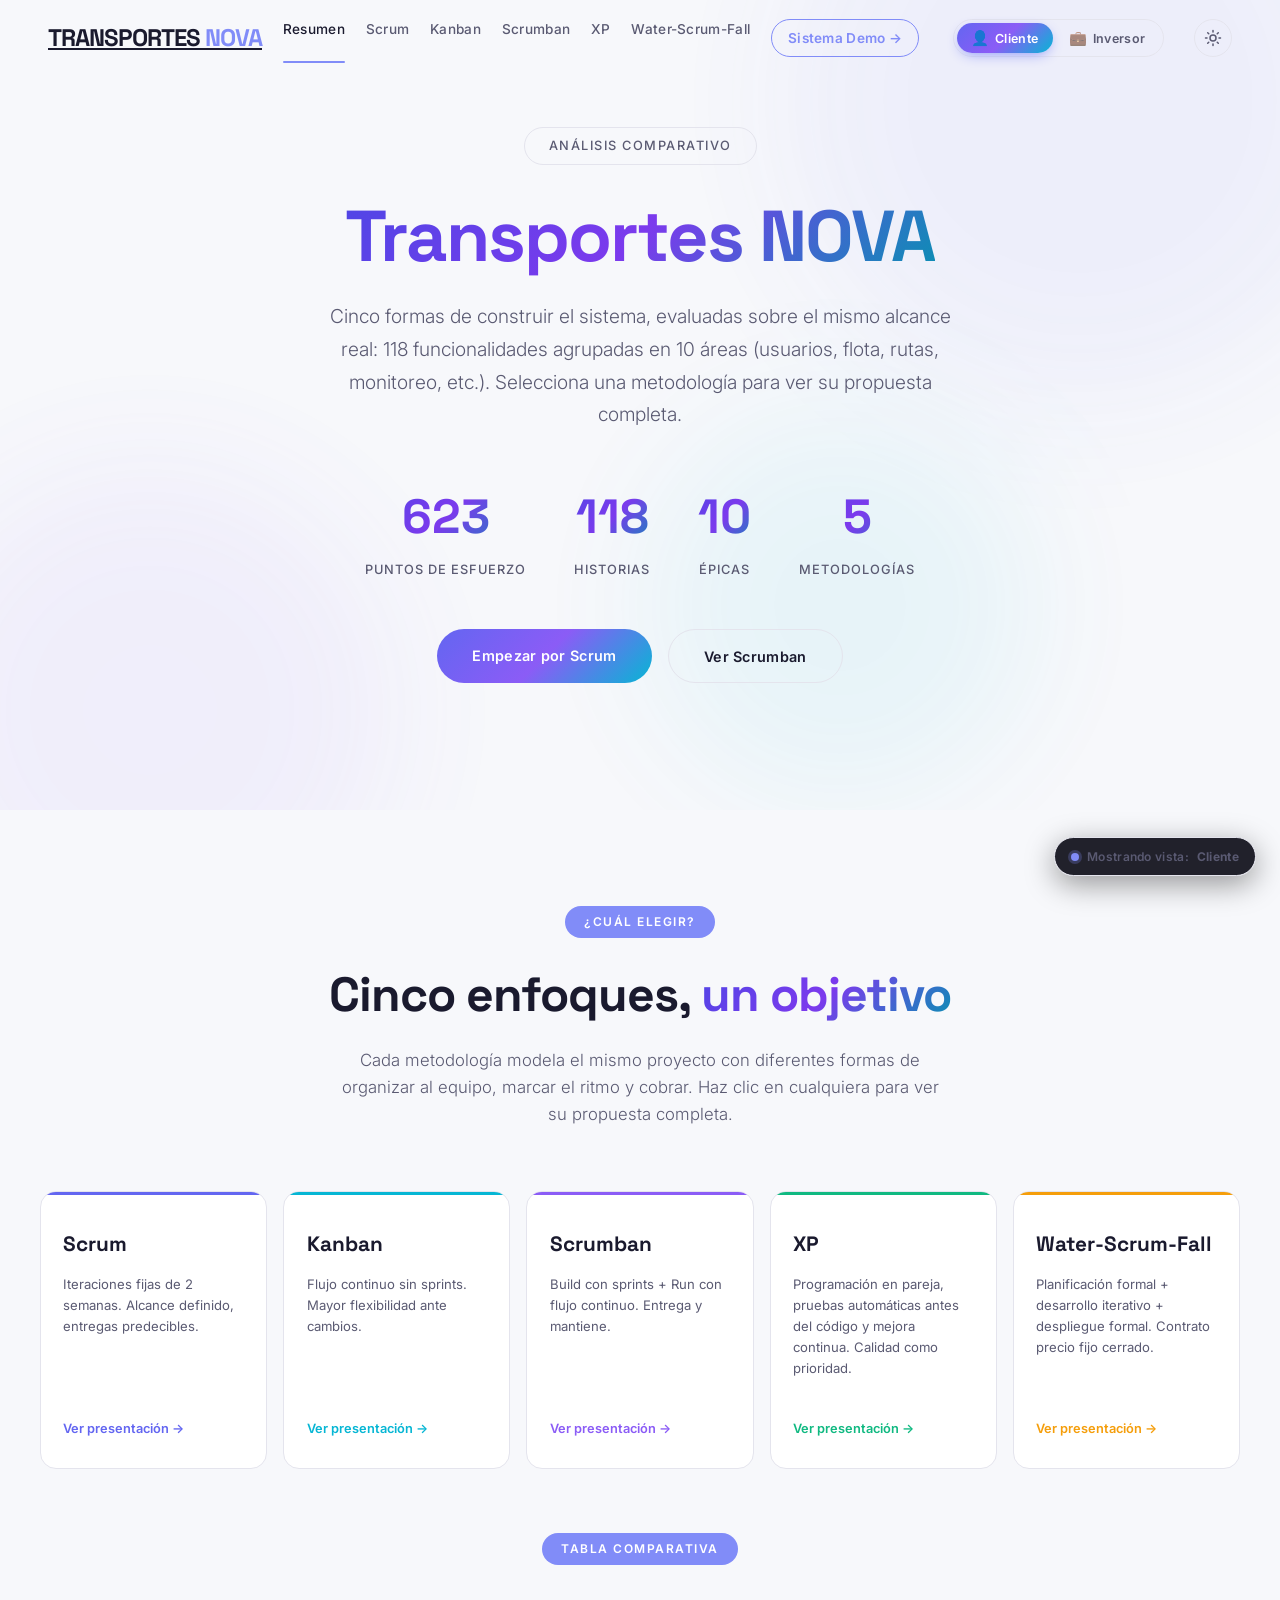
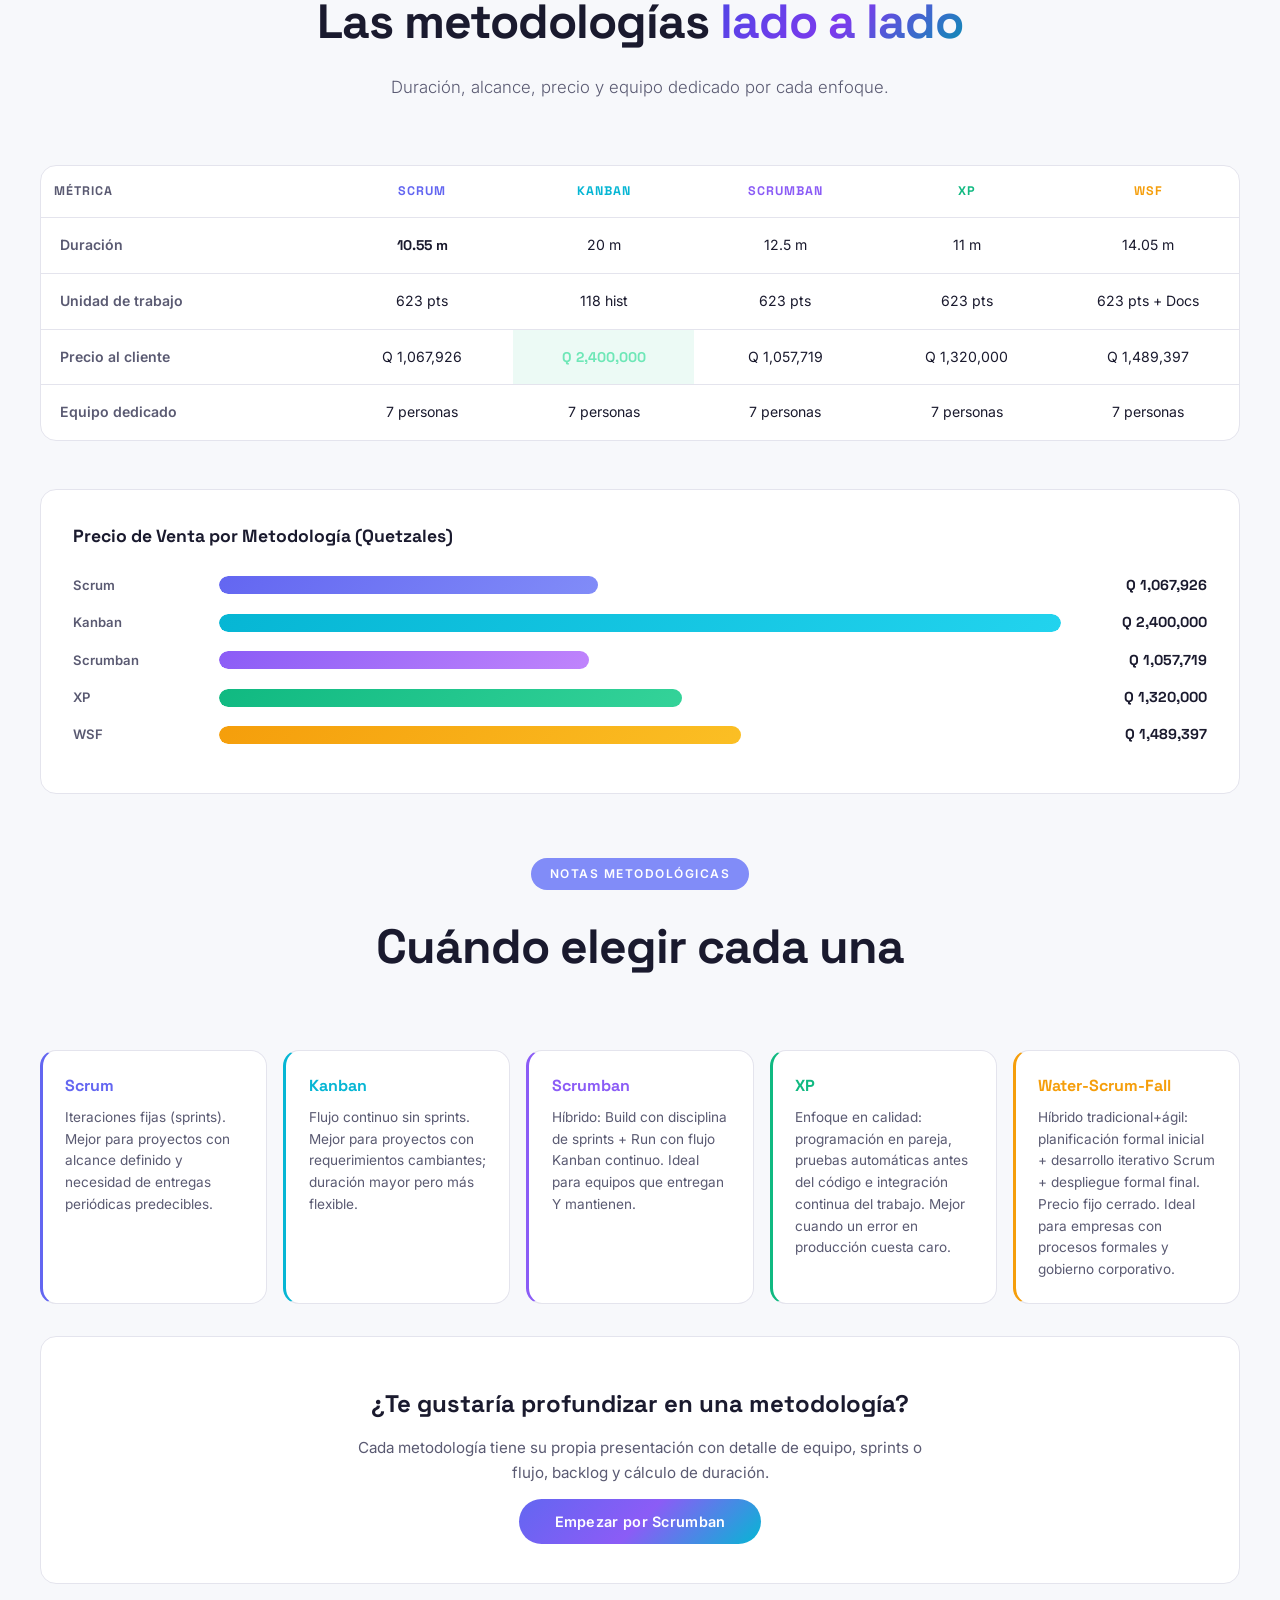
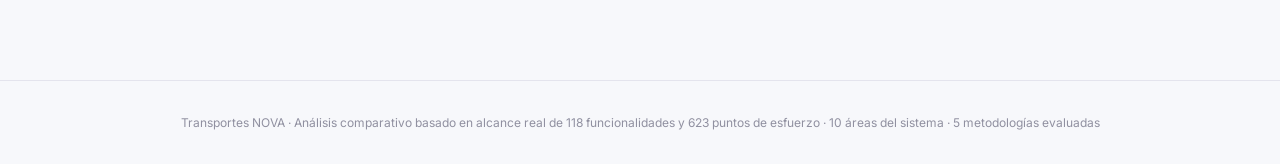
==== commit c3d2aeda: "Cambios de textos menos tecnicos" ====
--- a/index.html
+++ b/index.html
@@ -70,11 +70,11 @@
                 <h1 class="hero-title animate-on-scroll">
                     <span class="gradient-text">Transportes NOVA</span>
                 </h1>
-                <p class="hero-subtitle animate-on-scroll">Cinco metodologías evaluadas sobre el mismo backlog real (118 historias · 623 Story Points · 10 épicas). Selecciona una metodología en el menú para ver su presentación completa.</p>
+                <p class="hero-subtitle animate-on-scroll">Cinco formas de construir el sistema, evaluadas sobre el mismo alcance real: 118 funcionalidades agrupadas en 10 áreas (usuarios, flota, rutas, monitoreo, etc.). Selecciona una metodología para ver su propuesta completa.</p>
                 <div class="hero-stats">
                     <div class="hero-stat animate-on-scroll">
                         <span class="hero-stat-number counter" data-target="623">0</span>
-                        <span class="hero-stat-label">Story Points</span>
+                        <span class="hero-stat-label">Puntos de esfuerzo</span>
                     </div>
                     <div class="hero-stat animate-on-scroll" style="animation-delay:.1s">
                         <span class="hero-stat-number counter" data-target="118">0</span>
@@ -102,7 +102,7 @@
                 <div class="section-header animate-on-scroll">
                     <span class="section-tag">¿Cuál Elegir?</span>
                     <h2 class="section-title">Cinco enfoques, <span class="gradient-text">un objetivo</span></h2>
-                    <p class="section-subtitle">Cada metodología modela el mismo backlog con diferentes supuestos de equipo, ritmo y precio. Haz clic en cualquiera para ver su presentación completa.</p>
+                    <p class="section-subtitle">Cada metodología modela el mismo proyecto con diferentes formas de organizar al equipo, marcar el ritmo y cobrar. Haz clic en cualquiera para ver su propuesta completa.</p>
                 </div>
 
                 <div class="metodos-5">
@@ -123,12 +123,12 @@
                     </a>
                     <a href="#xp" data-view="xp" class="metodo-card animate-on-scroll" data-color="xp" style="animation-delay:.24s">
                         <h3>XP</h3>
-                        <p>Pair programming, TDD, integración continua. Calidad como prioridad.</p>
+                        <p>Programación en pareja, pruebas automáticas antes del código y mejora continua. Calidad como prioridad.</p>
                         <span class="open-link">Ver presentación →</span>
                     </a>
                     <a href="#wsf" data-view="wsf" class="metodo-card animate-on-scroll" data-color="wsf" style="animation-delay:.32s">
                         <h3>Water-Scrum-Fall</h3>
-                        <p>Cascada inicial + Scrum + cascada final. Contrato precio fijo cerrado.</p>
+                        <p>Planificación formal + desarrollo iterativo + despliegue formal. Contrato precio fijo cerrado.</p>
                         <span class="open-link">Ver presentación →</span>
                     </a>
                 </div>
@@ -160,11 +160,11 @@
                         </div>
                         <div class="comp-row">
                             <div class="comp-cell label">Unidad de trabajo</div>
-                            <div class="comp-cell">623 SP</div>
+                            <div class="comp-cell">623 pts</div>
                             <div class="comp-cell">118 hist</div>
-                            <div class="comp-cell">623 SP</div>
-                            <div class="comp-cell">623 SP</div>
-                            <div class="comp-cell">623 SP + Docs</div>
+                            <div class="comp-cell">623 pts</div>
+                            <div class="comp-cell">623 pts</div>
+                            <div class="comp-cell">623 pts + Docs</div>
                         </div>
                         <div class="comp-row investor-only">
                             <div class="comp-cell label">Costo interno</div>
@@ -175,7 +175,7 @@
                             <div class="comp-cell">Q 819,168</div>
                         </div>
                         <div class="comp-row">
-                            <div class="comp-cell label investor-only">Ingreso (venta)</div>
+                            <div class="comp-cell label investor-only">Precio (venta)</div>
                             <div class="comp-cell label client-only">Precio al cliente</div>
                             <div class="comp-cell">Q 1,067,926</div>
                             <div class="comp-cell comp-best"><strong>Q 2,400,000</strong></div>
@@ -256,7 +256,7 @@
                 </div>
 
                 <div class="hbar-chart animate-on-scroll">
-                    <h3 class="hbar-title">Ingreso de Venta por Metodología (Quetzales)</h3>
+                    <h3 class="hbar-title">Precio de Venta por Metodología (Quetzales)</h3>
                     <div class="hbar-row">
                         <div class="hbar-label">Scrum</div>
                         <div class="hbar-track"><div class="hbar-fill" data-method="scrum" data-width="45"></div></div>
@@ -304,17 +304,17 @@
                     </div>
                     <div class="note-card" data-method="xp">
                         <div class="note-name">XP</div>
-                        <div class="note-text">Enfoque en calidad: pair programming, TDD, integración continua. Mejor para proyectos donde la calidad del código es crítica.</div>
+                        <div class="note-text">Enfoque en calidad: programación en pareja, pruebas automáticas antes del código e integración continua del trabajo. Mejor cuando un error en producción cuesta caro.</div>
                     </div>
                     <div class="note-card" data-method="wsf">
                         <div class="note-name">Water-Scrum-Fall</div>
-                        <div class="note-text">Híbrido tradicional+ágil: planificación cascada inicial + desarrollo Scrum + despliegue cascada final. Precio fijo cerrado. Ideal para empresas con procesos formales y gobierno corporativo.</div>
+                        <div class="note-text">Híbrido tradicional+ágil: planificación formal inicial + desarrollo iterativo Scrum + despliegue formal final. Precio fijo cerrado. Ideal para empresas con procesos formales y gobierno corporativo.</div>
                     </div>
                 </div>
 
                 <div class="view-cta animate-on-scroll investor-only">
                     <h3>¿Quieres ver el análisis financiero PMI?</h3>
-                    <p>ROI, Payback, ROA y reserva de riesgos (EMV) comparados contra la TMAR del 38% para las cinco metodologías.</p>
+                    <p>Rentabilidad, tiempo de recuperación, retorno sobre los recursos y reserva para imprevistos, comparados contra el rendimiento mínimo aceptable (38%) para las cinco metodologías.</p>
                     <a href="#pmi" data-view="pmi" class="btn btn-primary">Ver análisis PMI</a>
                 </div>
                 <div class="view-cta animate-on-scroll client-only">
@@ -342,15 +342,15 @@
                 <h1 class="hero-title animate-on-scroll">
                     Iteraciones <span class="view-gradient-text">predecibles</span>
                 </h1>
-                <p class="hero-subtitle animate-on-scroll">Sprints de 2 semanas, ceremonias estructuradas y velocidad de 30 SP por sprint. Entregas periódicas con alcance definido y control total.</p>
+                <p class="hero-subtitle animate-on-scroll">Ciclos de trabajo de 2 semanas con reuniones estructuradas y un ritmo predecible. Entregas periódicas con alcance definido y control total.</p>
                 <div class="kpi-row">
                     <div class="kpi-card animate-on-scroll">
                         <div class="kpi-value"><span class="counter" data-target="10.55">0</span><span class="kpi-unit">meses</span></div>
                         <div class="kpi-label">Duración</div>
                     </div>
                     <div class="kpi-card animate-on-scroll" style="animation-delay:.08s">
-                        <div class="kpi-value"><span class="counter" data-target="623">0</span><span class="kpi-unit">SP</span></div>
-                        <div class="kpi-label">Story Points</div>
+                        <div class="kpi-value"><span class="counter" data-target="623">0</span><span class="kpi-unit">pts</span></div>
+                        <div class="kpi-label">Puntos de esfuerzo</div>
                     </div>
                     <div class="kpi-card animate-on-scroll investor-only" style="animation-delay:.16s">
                         <div class="kpi-value">Q<span class="counter" data-target="514250">0</span></div>
@@ -386,12 +386,12 @@
                     <div class="equipo-row equipo-head">
                         <div>Rol</div><div>Descripción</div><div></div><div>FTE</div><div>Costo asignado</div>
                     </div>
-                    <div class="equipo-row"><div class="equipo-tag">PO</div><div class="equipo-name">Product Owner</div><div class="equipo-desc">Define el backlog y prioriza</div><div class="equipo-fte">0.5</div><div class="equipo-num">Q 11,000</div></div>
-                    <div class="equipo-row"><div class="equipo-tag">SM</div><div class="equipo-name">Scrum Master</div><div class="equipo-desc">Facilita ceremonias</div><div class="equipo-fte">0.5</div><div class="equipo-num">Q 8,250</div></div>
-                    <div class="equipo-row"><div class="equipo-tag">SN1</div><div class="equipo-name">Senior DevOps</div><div class="equipo-desc">Infraestructura, CI/CD</div><div class="equipo-fte">0.5</div><div class="equipo-num">Q 7,000</div></div>
-                    <div class="equipo-row"><div class="equipo-tag">SN2</div><div class="equipo-name">Senior Cloud Engineer</div><div class="equipo-desc">Arquitectura técnica</div><div class="equipo-fte">0.5</div><div class="equipo-num">Q 7,750</div></div>
-                    <div class="equipo-row"><div class="equipo-tag">JN1</div><div class="equipo-name">Junior Full Stack 1</div><div class="equipo-desc">Desarrollo de features</div><div class="equipo-fte">0.5</div><div class="equipo-num">Q 4,500</div></div>
-                    <div class="equipo-row"><div class="equipo-tag">JN2</div><div class="equipo-name">Junior Full Stack 2</div><div class="equipo-desc">Desarrollo de features</div><div class="equipo-fte">0.5</div><div class="equipo-num">Q 4,500</div></div>
+                    <div class="equipo-row"><div class="equipo-tag">PO</div><div class="equipo-name">Líder de Producto</div><div class="equipo-desc">Define las funcionalidades y las prioriza</div><div class="equipo-fte">0.5</div><div class="equipo-num">Q 11,000</div></div>
+                    <div class="equipo-row"><div class="equipo-tag">SM</div><div class="equipo-name">Facilitador del equipo</div><div class="equipo-desc">Coordina reuniones y desbloquea</div><div class="equipo-fte">0.5</div><div class="equipo-num">Q 8,250</div></div>
+                    <div class="equipo-row"><div class="equipo-tag">SN1</div><div class="equipo-name">Senior — Infraestructura</div><div class="equipo-desc">Servidores y despliegues automáticos</div><div class="equipo-fte">0.5</div><div class="equipo-num">Q 7,000</div></div>
+                    <div class="equipo-row"><div class="equipo-tag">SN2</div><div class="equipo-name">Senior — Arquitectura</div><div class="equipo-desc">Diseño técnico del sistema</div><div class="equipo-fte">0.5</div><div class="equipo-num">Q 7,750</div></div>
+                    <div class="equipo-row"><div class="equipo-tag">JN1</div><div class="equipo-name">Desarrollador 1</div><div class="equipo-desc">Construye las funcionalidades</div><div class="equipo-fte">0.5</div><div class="equipo-num">Q 4,500</div></div>
+                    <div class="equipo-row"><div class="equipo-tag">JN2</div><div class="equipo-name">Desarrollador 2</div><div class="equipo-desc">Construye las funcionalidades</div><div class="equipo-fte">0.5</div><div class="equipo-num">Q 4,500</div></div>
                     <div class="equipo-row"><div class="equipo-tag">QA</div><div class="equipo-name">QA Engineer</div><div class="equipo-desc">Pruebas y aseguramiento</div><div class="equipo-fte">0.5</div><div class="equipo-num">Q 3,750</div></div>
                     <div class="equipo-row equipo-foot">
                         <div></div><div>Costo interno mensual</div><div></div><div></div><div class="equipo-num equipo-num-strong">Q 46,750</div>
@@ -415,23 +415,23 @@
             <div class="container">
                 <div class="section-header animate-on-scroll">
                     <span class="section-tag">Cálculos</span>
-                    <h2 class="section-title">Del backlog al <span class="view-gradient-text">precio final</span></h2>
-                    <p class="section-subtitle">Cómo se compone el costo total del proyecto con sprints de 2 semanas y factor de holgura.</p>
+                    <h2 class="section-title">Del alcance al <span class="view-gradient-text">precio final</span></h2>
+                    <p class="section-subtitle">Cómo se calcula el costo total: ciclos de 2 semanas más un margen de seguridad del 10%.</p>
                 </div>
 
                 <div class="costos-breakdown animate-on-scroll">
                     <h3 class="breakdown-title">Cálculos del proyecto</h3>
                     <div class="breakdown-formula">
-                        <code>SP totales</code> <span class="eq">÷</span> <code>velocidad</code> <span class="eq">=</span> <code>sprints base</code> <span class="eq">×</span> <code>holgura 1.1</code> <span class="eq">=</span> <code>sprints totales</code>
+                        <code>Puntos de esfuerzo</code> <span class="eq">÷</span> <code>ritmo del equipo</code> <span class="eq">=</span> <code>ciclos base</code> <span class="eq">×</span> <code>+10% de margen</code> <span class="eq">=</span> <code>ciclos totales</code>
                     </div>
                     <div class="breakdown-list">
-                        <div class="breakdown-line"><strong>Total Story Points</strong><span class="breakdown-value">623 SP</span></div>
-                        <div class="breakdown-line"><strong>Velocidad del equipo</strong><span class="breakdown-value">30 SP / sprint</span></div>
-                        <div class="breakdown-line"><strong>Sprints sin holgura</strong><span class="breakdown-value">20.77</span></div>
-                        <div class="breakdown-line"><strong>Factor de holgura</strong><span class="breakdown-value">× 1.10</span></div>
-                        <div class="breakdown-line"><strong>Sprints con holgura</strong><span class="breakdown-value">22.84</span></div>
+                        <div class="breakdown-line"><strong>Total puntos de esfuerzo</strong><span class="breakdown-value">623 pts</span></div>
+                        <div class="breakdown-line"><strong>Ritmo del equipo</strong><span class="breakdown-value">30 pts / ciclo</span></div>
+                        <div class="breakdown-line"><strong>Ciclos base (sin margen)</strong><span class="breakdown-value">20.77</span></div>
+                        <div class="breakdown-line"><strong>Margen de seguridad</strong><span class="breakdown-value">+10 %</span></div>
+                        <div class="breakdown-line"><strong>Ciclos totales (con margen)</strong><span class="breakdown-value">22.84</span></div>
                         <div class="breakdown-line"><strong>Duración total</strong><span class="breakdown-value">10.55 meses (~11)</span></div>
-                        <div class="breakdown-line total investor-only"><strong>Costo interno por sprint</strong><span class="breakdown-value">Q 21,594</span></div>
+                        <div class="breakdown-line total investor-only"><strong>Costo interno por ciclo</strong><span class="breakdown-value">Q 21,594</span></div>
                     </div>
                 </div>
 
@@ -440,10 +440,10 @@
                         <div class="financial-item investor-only">
                             <div class="financial-item-label">Costo Interno</div>
                             <div class="financial-item-value">Q 514,250</div>
-                            <div class="financial-item-sub">22.84 sprints × Q 21,594</div>
+                            <div class="financial-item-sub">22.84 ciclos × Q 21,594</div>
                         </div>
                         <div class="financial-item">
-                            <div class="financial-item-label">Ingreso al Cliente</div>
+                            <div class="financial-item-label">Precio al Cliente</div>
                             <div class="financial-item-value">Q 1,067,926</div>
                             <div class="financial-item-sub">22.84 sprints × Q 46,750</div>
                         </div>
@@ -453,17 +453,17 @@
                             <div class="financial-item-sub">51.85 % sobre venta · Markup 107.67 %</div>
                         </div>
                         <div class="financial-item investor-only">
-                            <div class="financial-item-label">Costo por SP</div>
+                            <div class="financial-item-label">Costo por punto</div>
                             <div class="financial-item-value">Q 825</div>
-                            <div class="financial-item-sub">Q 514,250 ÷ 623 SP</div>
-                        </div>
-                        <div class="financial-item investor-only">
-                            <div class="financial-item-label">ROI vs Inversión</div>
+                            <div class="financial-item-sub">Q 514,250 ÷ 623 pts</div>
+                        </div>
+                        <div class="financial-item investor-only">
+                            <div class="financial-item-label">Retorno sobre inversión</div>
                             <div class="financial-item-value">83.5 %</div>
                             <div class="financial-item-sub">Beneficio neto Q 485,951</div>
                         </div>
                         <div class="financial-item investor-only">
-                            <div class="financial-item-label">Payback</div>
+                            <div class="financial-item-label">Recuperación</div>
                             <div class="financial-item-value">6.2 m</div>
                             <div class="financial-item-sub">Meses para recuperar</div>
                         </div>
@@ -480,7 +480,7 @@
                     </div>
                     <div class="financial-verdict investor-only">
                         <span class="check">✓</span>
-                        Veredicto PMI: VIABLE · ROI 83.5 % &gt; TMAR 38 %
+                        Análisis financiero: PROYECTO VIABLE · Retorno 83.5 % &gt; mínimo aceptable 38 %
                     </div>
                 </div>
             </div>
@@ -490,21 +490,21 @@
             <div class="container">
                 <div class="section-header animate-on-scroll">
                     <span class="section-tag">Backlog</span>
-                    <h2 class="section-title">10 épicas · 118 historias · <span class="view-gradient-text">623 SP</span></h2>
+                    <h2 class="section-title">10 épicas · 118 historias · <span class="view-gradient-text">623 pts</span></h2>
                     <p class="section-subtitle">El backlog real del proyecto en Jira, distribuido por épicas de negocio.</p>
                 </div>
 
                 <div class="epicas-grid">
-                    <div class="epica-card animate-on-scroll"><div class="epica-code">EP01</div><div class="epica-name">Usuarios, Roles y Permisos</div><div class="epica-meta"><strong>9</strong> historias <strong>45</strong> SP</div><div class="epica-bar"><div class="epica-fill" data-width="53"></div></div></div>
-                    <div class="epica-card animate-on-scroll"><div class="epica-code">EP02</div><div class="epica-name">Gestión de Flota y Unidades</div><div class="epica-meta"><strong>12</strong> historias <strong>60</strong> SP</div><div class="epica-bar"><div class="epica-fill" data-width="71"></div></div></div>
-                    <div class="epica-card animate-on-scroll"><div class="epica-code">EP03</div><div class="epica-name">Gestión de Pilotos</div><div class="epica-meta"><strong>11</strong> historias <strong>60</strong> SP</div><div class="epica-bar"><div class="epica-fill" data-width="71"></div></div></div>
-                    <div class="epica-card animate-on-scroll"><div class="epica-code">EP04</div><div class="epica-name">Rutas y Planificación Operativa</div><div class="epica-meta"><strong>15</strong> historias <strong>85</strong> SP</div><div class="epica-bar"><div class="epica-fill" data-width="100"></div></div></div>
-                    <div class="epica-card animate-on-scroll"><div class="epica-code">EP05</div><div class="epica-name">Monitoreo en Tiempo Real</div><div class="epica-meta"><strong>11</strong> historias <strong>70</strong> SP</div><div class="epica-bar"><div class="epica-fill" data-width="82"></div></div></div>
-                    <div class="epica-card animate-on-scroll"><div class="epica-code">EP06</div><div class="epica-name">Gestión de Incidencias</div><div class="epica-meta"><strong>10</strong> historias <strong>50</strong> SP</div><div class="epica-bar"><div class="epica-fill" data-width="59"></div></div></div>
-                    <div class="epica-card animate-on-scroll"><div class="epica-code">EP07</div><div class="epica-name">Mantenimiento Preventivo y Correctivo</div><div class="epica-meta"><strong>11</strong> historias <strong>63</strong> SP</div><div class="epica-bar"><div class="epica-fill" data-width="74"></div></div></div>
-                    <div class="epica-card animate-on-scroll"><div class="epica-code">EP08</div><div class="epica-name">Alertas y Notificaciones</div><div class="epica-meta"><strong>12</strong> historias <strong>59</strong> SP</div><div class="epica-bar"><div class="epica-fill" data-width="69"></div></div></div>
-                    <div class="epica-card animate-on-scroll"><div class="epica-code">EP09</div><div class="epica-name">Dashboard Ejecutivo y Reportes</div><div class="epica-meta"><strong>14</strong> historias <strong>67</strong> SP</div><div class="epica-bar"><div class="epica-fill" data-width="79"></div></div></div>
-                    <div class="epica-card animate-on-scroll"><div class="epica-code">EP10</div><div class="epica-name">Trazabilidad Interna de Encomiendas</div><div class="epica-meta"><strong>13</strong> historias <strong>64</strong> SP</div><div class="epica-bar"><div class="epica-fill" data-width="75"></div></div></div>
+                    <div class="epica-card animate-on-scroll"><div class="epica-code">EP01</div><div class="epica-name">Usuarios, Roles y Permisos</div><div class="epica-meta"><strong>9</strong> historias <strong>45</strong> pts</div><div class="epica-bar"><div class="epica-fill" data-width="53"></div></div></div>
+                    <div class="epica-card animate-on-scroll"><div class="epica-code">EP02</div><div class="epica-name">Gestión de Flota y Unidades</div><div class="epica-meta"><strong>12</strong> historias <strong>60</strong> pts</div><div class="epica-bar"><div class="epica-fill" data-width="71"></div></div></div>
+                    <div class="epica-card animate-on-scroll"><div class="epica-code">EP03</div><div class="epica-name">Gestión de Pilotos</div><div class="epica-meta"><strong>11</strong> historias <strong>60</strong> pts</div><div class="epica-bar"><div class="epica-fill" data-width="71"></div></div></div>
+                    <div class="epica-card animate-on-scroll"><div class="epica-code">EP04</div><div class="epica-name">Rutas y Planificación Operativa</div><div class="epica-meta"><strong>15</strong> historias <strong>85</strong> pts</div><div class="epica-bar"><div class="epica-fill" data-width="100"></div></div></div>
+                    <div class="epica-card animate-on-scroll"><div class="epica-code">EP05</div><div class="epica-name">Monitoreo en Tiempo Real</div><div class="epica-meta"><strong>11</strong> historias <strong>70</strong> pts</div><div class="epica-bar"><div class="epica-fill" data-width="82"></div></div></div>
+                    <div class="epica-card animate-on-scroll"><div class="epica-code">EP06</div><div class="epica-name">Gestión de Incidencias</div><div class="epica-meta"><strong>10</strong> historias <strong>50</strong> pts</div><div class="epica-bar"><div class="epica-fill" data-width="59"></div></div></div>
+                    <div class="epica-card animate-on-scroll"><div class="epica-code">EP07</div><div class="epica-name">Mantenimiento Preventivo y Correctivo</div><div class="epica-meta"><strong>11</strong> historias <strong>63</strong> pts</div><div class="epica-bar"><div class="epica-fill" data-width="74"></div></div></div>
+                    <div class="epica-card animate-on-scroll"><div class="epica-code">EP08</div><div class="epica-name">Alertas y Notificaciones</div><div class="epica-meta"><strong>12</strong> historias <strong>59</strong> pts</div><div class="epica-bar"><div class="epica-fill" data-width="69"></div></div></div>
+                    <div class="epica-card animate-on-scroll"><div class="epica-code">EP09</div><div class="epica-name">Dashboard Ejecutivo y Reportes</div><div class="epica-meta"><strong>14</strong> historias <strong>67</strong> pts</div><div class="epica-bar"><div class="epica-fill" data-width="79"></div></div></div>
+                    <div class="epica-card animate-on-scroll"><div class="epica-code">EP10</div><div class="epica-name">Trazabilidad Interna de Encomiendas</div><div class="epica-meta"><strong>13</strong> historias <strong>64</strong> pts</div><div class="epica-bar"><div class="epica-fill" data-width="75"></div></div></div>
                 </div>
             </div>
         </section>
@@ -547,7 +547,7 @@
                 <h1 class="hero-title animate-on-scroll">
                     Flujo <span class="view-gradient-text">continuo</span>
                 </h1>
-                <p class="hero-subtitle animate-on-scroll">Sin sprints fijos. Throughput constante de 6 historias por mes con WIP limit de 3 tareas en paralelo. Máxima flexibilidad ante cambios.</p>
+                <p class="hero-subtitle animate-on-scroll">Sin ciclos fijos. Flujo constante de 6 entregas por mes con un máximo de 3 tareas trabajándose a la vez. Máxima flexibilidad ante cambios.</p>
                 <div class="kpi-row">
                     <div class="kpi-card animate-on-scroll">
                         <div class="kpi-value"><span class="counter" data-target="20">0</span><span class="kpi-unit">meses</span></div>
@@ -567,7 +567,7 @@
                     </div>
                     <div class="kpi-card animate-on-scroll client-only" style="animation-delay:.16s">
                         <div class="kpi-value"><span class="counter" data-target="6">0</span><span class="kpi-unit">hist/mes</span></div>
-                        <div class="kpi-label">Throughput</div>
+                        <div class="kpi-label">Entregas / mes</div>
                     </div>
                     <div class="kpi-card animate-on-scroll client-only" style="animation-delay:.24s">
                         <div class="kpi-value"><span class="counter" data-target="7">0</span><span class="kpi-unit">personas</span></div>
@@ -590,7 +590,7 @@
                 <div class="equipo-table animate-on-scroll">
                     <div class="equipo-row equipo-head"><div>Rol</div><div>Descripción</div><div></div><div>FTE</div><div>Costo asignado</div></div>
                     <div class="equipo-row"><div class="equipo-tag">PO</div><div class="equipo-name">Product Owner</div><div class="equipo-desc">Prioriza la cola de entrada</div><div class="equipo-fte">0.5</div><div class="equipo-num">Q 11,000</div></div>
-                    <div class="equipo-row"><div class="equipo-tag">SM</div><div class="equipo-name">Facilitador</div><div class="equipo-desc">Vigila WIP y bloqueos</div><div class="equipo-fte">0.5</div><div class="equipo-num">Q 8,250</div></div>
+                    <div class="equipo-row"><div class="equipo-tag">SM</div><div class="equipo-name">Facilitador del equipo</div><div class="equipo-desc">Vigila la carga del equipo y los bloqueos</div><div class="equipo-fte">0.5</div><div class="equipo-num">Q 8,250</div></div>
                     <div class="equipo-row"><div class="equipo-tag">SN1</div><div class="equipo-name">Senior DevOps</div><div class="equipo-desc">Infraestructura, CI/CD</div><div class="equipo-fte">0.5</div><div class="equipo-num">Q 7,000</div></div>
                     <div class="equipo-row"><div class="equipo-tag">SN2</div><div class="equipo-name">Senior Cloud Engineer</div><div class="equipo-desc">Arquitectura técnica</div><div class="equipo-fte">0.5</div><div class="equipo-num">Q 7,750</div></div>
                     <div class="equipo-row"><div class="equipo-tag">JN1</div><div class="equipo-name">Junior Full Stack 1</div><div class="equipo-desc">Desarrollo</div><div class="equipo-fte">0.5</div><div class="equipo-num">Q 4,500</div></div>
@@ -609,10 +609,10 @@
                 </div>
 
                 <div class="kanban-metrics animate-on-scroll">
-                    <div class="kanban-metric"><div class="kanban-metric-value">7</div><div class="kanban-metric-name">Cycle Time</div><div class="kanban-metric-sub">días efectivos</div></div>
-                    <div class="kanban-metric"><div class="kanban-metric-value">10</div><div class="kanban-metric-name">Lead Time</div><div class="kanban-metric-sub">total con cola</div></div>
-                    <div class="kanban-metric"><div class="kanban-metric-value">3</div><div class="kanban-metric-name">WIP Limit</div><div class="kanban-metric-sub">tareas en paralelo</div></div>
-                    <div class="kanban-metric"><div class="kanban-metric-value">6</div><div class="kanban-metric-name">Throughput</div><div class="kanban-metric-sub">historias / mes</div></div>
+                    <div class="kanban-metric"><div class="kanban-metric-value">7</div><div class="kanban-metric-name">Tiempo de trabajo</div><div class="kanban-metric-sub">días efectivos por entrega</div></div>
+                    <div class="kanban-metric"><div class="kanban-metric-value">10</div><div class="kanban-metric-name">Tiempo total</div><div class="kanban-metric-sub">incluye espera en cola</div></div>
+                    <div class="kanban-metric"><div class="kanban-metric-value">3</div><div class="kanban-metric-name">Tareas a la vez</div><div class="kanban-metric-sub">máximo en paralelo</div></div>
+                    <div class="kanban-metric"><div class="kanban-metric-value">6</div><div class="kanban-metric-name">Entregas / mes</div><div class="kanban-metric-sub">ritmo sostenido</div></div>
                 </div>
 
                 <div class="kanban-board animate-on-scroll">
@@ -635,7 +635,7 @@
                         </div>
                     </div>
                     <div class="kanban-column">
-                        <div class="kanban-col-header progress-col"><h4>In Progress</h4><span class="kanban-count">WIP 3</span></div>
+                        <div class="kanban-col-header progress-col"><h4>En proceso</h4><span class="kanban-count">máx 3</span></div>
                         <div class="kanban-cards">
                             <div class="kanban-item" style="border-left-color:#f59e0b">SCRUM-43 · Registrar rutas</div>
                             <div class="kanban-item" style="border-left-color:#f59e0b">SCRUM-58 · Mapa unidades</div>
@@ -687,16 +687,16 @@
                 <div class="costos-breakdown animate-on-scroll">
                     <h3 class="breakdown-title">Cálculos de flujo</h3>
                     <div class="breakdown-formula">
-                        <code>historias × lead time</code> <span class="eq">÷</span> <code>WIP</code> <span class="eq">=</span> <code>días totales</code> <span class="eq">÷</span> <code>20 días/mes</code> <span class="eq">=</span> <code>meses</code>
+                        <code>funcionalidades × tiempo total</code> <span class="eq">÷</span> <code>tareas a la vez</code> <span class="eq">=</span> <code>días totales</code> <span class="eq">÷</span> <code>20 días/mes</code> <span class="eq">=</span> <code>meses</code>
                     </div>
                     <div class="breakdown-list">
-                        <div class="breakdown-line"><strong>Total Historias de Usuario</strong><span class="breakdown-value">118</span></div>
-                        <div class="breakdown-line"><strong>Lead Time promedio</strong><span class="breakdown-value">10 días</span></div>
+                        <div class="breakdown-line"><strong>Total funcionalidades</strong><span class="breakdown-value">118</span></div>
+                        <div class="breakdown-line"><strong>Tiempo total promedio por funcionalidad</strong><span class="breakdown-value">10 días</span></div>
                         <div class="breakdown-line"><strong>Total días de trabajo</strong><span class="breakdown-value">1,180 días</span></div>
-                        <div class="breakdown-line"><strong>WIP Limit (paralelismo)</strong><span class="breakdown-value">3 tareas</span></div>
-                        <div class="breakdown-line"><strong>Días ajustados por WIP</strong><span class="breakdown-value">393.3 días</span></div>
+                        <div class="breakdown-line"><strong>Tareas trabajándose a la vez</strong><span class="breakdown-value">3 tareas</span></div>
+                        <div class="breakdown-line"><strong>Días reales (con paralelismo)</strong><span class="breakdown-value">393.3 días</span></div>
                         <div class="breakdown-line"><strong>Días laborales por mes</strong><span class="breakdown-value">20 días</span></div>
-                        <div class="breakdown-line"><strong>Throughput mensual</strong><span class="breakdown-value">6 hist / mes</span></div>
+                        <div class="breakdown-line"><strong>Ritmo de entrega</strong><span class="breakdown-value">6 funcionalidades / mes</span></div>
                         <div class="breakdown-line total"><strong>Duración total del proyecto</strong><span class="breakdown-value">20 meses</span></div>
                     </div>
                 </div>
@@ -709,7 +709,7 @@
                             <div class="financial-item-sub">20 meses × Q 46,750</div>
                         </div>
                         <div class="financial-item">
-                            <div class="financial-item-label">Ingreso al Cliente</div>
+                            <div class="financial-item-label">Precio al Cliente</div>
                             <div class="financial-item-value">Q 2,400,000</div>
                             <div class="financial-item-sub">20 meses × Q 120,000</div>
                         </div>
@@ -724,12 +724,12 @@
                             <div class="financial-item-sub">Q 935,000 ÷ 118 historias</div>
                         </div>
                         <div class="financial-item investor-only">
-                            <div class="financial-item-label">ROI vs Inversión</div>
+                            <div class="financial-item-label">Retorno sobre inversión</div>
                             <div class="financial-item-value">139.3 %</div>
                             <div class="financial-item-sub">Beneficio neto Q 1,397,275</div>
                         </div>
                         <div class="financial-item investor-only">
-                            <div class="financial-item-label">Payback</div>
+                            <div class="financial-item-label">Recuperación</div>
                             <div class="financial-item-value">8.4 m</div>
                             <div class="financial-item-sub">Meses para recuperar</div>
                         </div>
@@ -739,14 +739,14 @@
                             <div class="financial-item-sub">Flujo continuo sin sprints</div>
                         </div>
                         <div class="financial-item client-only">
-                            <div class="financial-item-label">Throughput</div>
+                            <div class="financial-item-label">Entregas / mes</div>
                             <div class="financial-item-value">6 / mes</div>
-                            <div class="financial-item-sub">Historias entregadas</div>
+                            <div class="financial-item-sub">Funcionalidades terminadas</div>
                         </div>
                     </div>
                     <div class="financial-verdict investor-only">
                         <span class="check">✓</span>
-                        Veredicto PMI: VIABLE · ROI 139.3 % &gt; TMAR 38 % · Mayor ROI absoluto
+                        Análisis financiero: PROYECTO VIABLE · Retorno 139.3 % &gt; mínimo aceptable 38 % · Mayor retorno absoluto
                     </div>
                 </div>
             </div>
@@ -759,16 +759,16 @@
                     <h2 class="section-title">10 épicas · <span class="view-gradient-text">118 historias</span></h2>
                 </div>
                 <div class="epicas-grid">
-                    <div class="epica-card animate-on-scroll"><div class="epica-code">EP01</div><div class="epica-name">Usuarios, Roles y Permisos</div><div class="epica-meta"><strong>9</strong> historias <strong>45</strong> SP</div><div class="epica-bar"><div class="epica-fill" data-width="53"></div></div></div>
-                    <div class="epica-card animate-on-scroll"><div class="epica-code">EP02</div><div class="epica-name">Gestión de Flota y Unidades</div><div class="epica-meta"><strong>12</strong> historias <strong>60</strong> SP</div><div class="epica-bar"><div class="epica-fill" data-width="71"></div></div></div>
-                    <div class="epica-card animate-on-scroll"><div class="epica-code">EP03</div><div class="epica-name">Gestión de Pilotos</div><div class="epica-meta"><strong>11</strong> historias <strong>60</strong> SP</div><div class="epica-bar"><div class="epica-fill" data-width="71"></div></div></div>
-                    <div class="epica-card animate-on-scroll"><div class="epica-code">EP04</div><div class="epica-name">Rutas y Planificación Operativa</div><div class="epica-meta"><strong>15</strong> historias <strong>85</strong> SP</div><div class="epica-bar"><div class="epica-fill" data-width="100"></div></div></div>
-                    <div class="epica-card animate-on-scroll"><div class="epica-code">EP05</div><div class="epica-name">Monitoreo en Tiempo Real</div><div class="epica-meta"><strong>11</strong> historias <strong>70</strong> SP</div><div class="epica-bar"><div class="epica-fill" data-width="82"></div></div></div>
-                    <div class="epica-card animate-on-scroll"><div class="epica-code">EP06</div><div class="epica-name">Gestión de Incidencias</div><div class="epica-meta"><strong>10</strong> historias <strong>50</strong> SP</div><div class="epica-bar"><div class="epica-fill" data-width="59"></div></div></div>
-                    <div class="epica-card animate-on-scroll"><div class="epica-code">EP07</div><div class="epica-name">Mantenimiento Preventivo y Correctivo</div><div class="epica-meta"><strong>11</strong> historias <strong>63</strong> SP</div><div class="epica-bar"><div class="epica-fill" data-width="74"></div></div></div>
-                    <div class="epica-card animate-on-scroll"><div class="epica-code">EP08</div><div class="epica-name">Alertas y Notificaciones</div><div class="epica-meta"><strong>12</strong> historias <strong>59</strong> SP</div><div class="epica-bar"><div class="epica-fill" data-width="69"></div></div></div>
-                    <div class="epica-card animate-on-scroll"><div class="epica-code">EP09</div><div class="epica-name">Dashboard Ejecutivo y Reportes</div><div class="epica-meta"><strong>14</strong> historias <strong>67</strong> SP</div><div class="epica-bar"><div class="epica-fill" data-width="79"></div></div></div>
-                    <div class="epica-card animate-on-scroll"><div class="epica-code">EP10</div><div class="epica-name">Trazabilidad Interna de Encomiendas</div><div class="epica-meta"><strong>13</strong> historias <strong>64</strong> SP</div><div class="epica-bar"><div class="epica-fill" data-width="75"></div></div></div>
+                    <div class="epica-card animate-on-scroll"><div class="epica-code">EP01</div><div class="epica-name">Usuarios, Roles y Permisos</div><div class="epica-meta"><strong>9</strong> historias <strong>45</strong> pts</div><div class="epica-bar"><div class="epica-fill" data-width="53"></div></div></div>
+                    <div class="epica-card animate-on-scroll"><div class="epica-code">EP02</div><div class="epica-name">Gestión de Flota y Unidades</div><div class="epica-meta"><strong>12</strong> historias <strong>60</strong> pts</div><div class="epica-bar"><div class="epica-fill" data-width="71"></div></div></div>
+                    <div class="epica-card animate-on-scroll"><div class="epica-code">EP03</div><div class="epica-name">Gestión de Pilotos</div><div class="epica-meta"><strong>11</strong> historias <strong>60</strong> pts</div><div class="epica-bar"><div class="epica-fill" data-width="71"></div></div></div>
+                    <div class="epica-card animate-on-scroll"><div class="epica-code">EP04</div><div class="epica-name">Rutas y Planificación Operativa</div><div class="epica-meta"><strong>15</strong> historias <strong>85</strong> pts</div><div class="epica-bar"><div class="epica-fill" data-width="100"></div></div></div>
+                    <div class="epica-card animate-on-scroll"><div class="epica-code">EP05</div><div class="epica-name">Monitoreo en Tiempo Real</div><div class="epica-meta"><strong>11</strong> historias <strong>70</strong> pts</div><div class="epica-bar"><div class="epica-fill" data-width="82"></div></div></div>
+                    <div class="epica-card animate-on-scroll"><div class="epica-code">EP06</div><div class="epica-name">Gestión de Incidencias</div><div class="epica-meta"><strong>10</strong> historias <strong>50</strong> pts</div><div class="epica-bar"><div class="epica-fill" data-width="59"></div></div></div>
+                    <div class="epica-card animate-on-scroll"><div class="epica-code">EP07</div><div class="epica-name">Mantenimiento Preventivo y Correctivo</div><div class="epica-meta"><strong>11</strong> historias <strong>63</strong> pts</div><div class="epica-bar"><div class="epica-fill" data-width="74"></div></div></div>
+                    <div class="epica-card animate-on-scroll"><div class="epica-code">EP08</div><div class="epica-name">Alertas y Notificaciones</div><div class="epica-meta"><strong>12</strong> historias <strong>59</strong> pts</div><div class="epica-bar"><div class="epica-fill" data-width="69"></div></div></div>
+                    <div class="epica-card animate-on-scroll"><div class="epica-code">EP09</div><div class="epica-name">Dashboard Ejecutivo y Reportes</div><div class="epica-meta"><strong>14</strong> historias <strong>67</strong> pts</div><div class="epica-bar"><div class="epica-fill" data-width="79"></div></div></div>
+                    <div class="epica-card animate-on-scroll"><div class="epica-code">EP10</div><div class="epica-name">Trazabilidad Interna de Encomiendas</div><div class="epica-meta"><strong>13</strong> historias <strong>64</strong> pts</div><div class="epica-bar"><div class="epica-fill" data-width="75"></div></div></div>
                 </div>
             </div>
         </section>
@@ -808,17 +808,17 @@
                 <div class="view-hero-icon animate-on-scroll">SCRUMBAN</div>
                 <div class="hero-badge animate-on-scroll">Híbrido Scrum + Kanban</div>
                 <h1 class="hero-title animate-on-scroll">
-                    Build con sprints, <span class="view-gradient-text">Run en flujo</span>
+                    Construye y <span class="view-gradient-text">mantén a la vez</span>
                 </h1>
-                <p class="hero-subtitle animate-on-scroll">Lo mejor de ambos mundos: 70 % del equipo en sprints de desarrollo, 30 % en flujo continuo de operación. Entrega Y mantiene a la vez.</p>
+                <p class="hero-subtitle animate-on-scroll">Lo mejor de ambos mundos: 70 % del equipo construyendo funcionalidades nuevas en ciclos cortos, 30 % manteniendo en operación lo que ya está entregado. Sin contratar dos equipos.</p>
                 <div class="kpi-row">
                     <div class="kpi-card animate-on-scroll">
                         <div class="kpi-value"><span class="counter" data-target="12.5">0</span><span class="kpi-unit">meses</span></div>
-                        <div class="kpi-label">Duración Build</div>
+                        <div class="kpi-label">Duración construcción</div>
                     </div>
                     <div class="kpi-card animate-on-scroll" style="animation-delay:.08s">
-                        <div class="kpi-value"><span class="counter" data-target="623">0</span><span class="kpi-unit">SP</span></div>
-                        <div class="kpi-label">Story Points</div>
+                        <div class="kpi-value"><span class="counter" data-target="623">0</span><span class="kpi-unit">pts</span></div>
+                        <div class="kpi-label">Puntos de esfuerzo</div>
                     </div>
                     <div class="kpi-card animate-on-scroll investor-only" style="animation-delay:.16s">
                         <div class="kpi-value">Q<span class="counter" data-target="423088">0</span></div>
@@ -829,8 +829,8 @@
                         <div class="kpi-label">Margen Bruto</div>
                     </div>
                     <div class="kpi-card animate-on-scroll client-only" style="animation-delay:.16s">
-                        <div class="kpi-value"><span class="counter" data-target="25">0</span><span class="kpi-unit">sprints</span></div>
-                        <div class="kpi-label">Iteraciones Build</div>
+                        <div class="kpi-value"><span class="counter" data-target="25">0</span><span class="kpi-unit">ciclos</span></div>
+                        <div class="kpi-label">Ciclos de construcción</div>
                     </div>
                     <div class="kpi-card animate-on-scroll client-only" style="animation-delay:.24s">
                         <div class="kpi-value"><span class="counter" data-target="7">0</span><span class="kpi-unit">personas</span></div>
@@ -846,35 +846,35 @@
                     <span class="section-tag">Equipo</span>
                     <h2 class="section-title client-only">Equipo <span class="view-gradient-text">dedicado al proyecto</span></h2>
                     <h2 class="section-title investor-only">Un equipo, <span class="view-gradient-text">dos flujos</span></h2>
-                    <p class="section-subtitle client-only">El mismo equipo entrega Build (features nuevas) y Run (operación) en paralelo.</p>
-                    <p class="section-subtitle investor-only">El mismo equipo divide su capacidad entre la fase Build (sprints) y la fase Run (flujo Kanban).</p>
+                    <p class="section-subtitle client-only">El mismo equipo construye nuevas funcionalidades y mantiene en operación lo entregado, en paralelo.</p>
+                    <p class="section-subtitle investor-only">El mismo equipo divide su capacidad entre la fase de construcción (ciclos de Scrum) y la fase de operación (flujo de Kanban).</p>
                 </div>
 
                 <div class="capacity-split animate-on-scroll">
                     <h3 class="breakdown-title">Distribución de capacidad</h3>
                     <div class="capacity-bar">
-                        <div class="capacity-build">BUILD 70 %</div>
-                        <div class="capacity-run">RUN 30 %</div>
+                        <div class="capacity-build">CONSTRUIR 70 %</div>
+                        <div class="capacity-run">MANTENER 30 %</div>
                     </div>
                     <div class="split-stats investor-only">
-                        <div class="split-stat">Costo Build mensual<strong>Q 32,725</strong></div>
-                        <div class="split-stat">Costo Run mensual<strong>Q 14,025</strong></div>
+                        <div class="split-stat">Costo construcción mensual<strong>Q 32,725</strong></div>
+                        <div class="split-stat">Costo operación mensual<strong>Q 14,025</strong></div>
                     </div>
                     <div class="split-stats client-only">
-                        <div class="split-stat">Capacidad Build<strong>70 %</strong></div>
-                        <div class="split-stat">Capacidad Run<strong>30 %</strong></div>
+                        <div class="split-stat">Capacidad construcción<strong>70 %</strong></div>
+                        <div class="split-stat">Capacidad operación<strong>30 %</strong></div>
                     </div>
                 </div>
 
                 <div class="equipo-table animate-on-scroll">
                     <div class="equipo-row equipo-head"><div>Rol</div><div>Descripción</div><div></div><div>FTE</div><div>Costo asignado</div></div>
-                    <div class="equipo-row"><div class="equipo-tag">PO</div><div class="equipo-name">Product Owner</div><div class="equipo-desc">Backlog Build + cola Run</div><div class="equipo-fte">0.5</div><div class="equipo-num">Q 11,000</div></div>
-                    <div class="equipo-row"><div class="equipo-tag">SM</div><div class="equipo-name">Scrum Master</div><div class="equipo-desc">Ceremonias y WIP</div><div class="equipo-fte">0.5</div><div class="equipo-num">Q 8,250</div></div>
-                    <div class="equipo-row"><div class="equipo-tag">SN1</div><div class="equipo-name">Senior DevOps</div><div class="equipo-desc">Build + soporte Run</div><div class="equipo-fte">0.5</div><div class="equipo-num">Q 7,000</div></div>
-                    <div class="equipo-row"><div class="equipo-tag">SN2</div><div class="equipo-name">Senior Cloud Engineer</div><div class="equipo-desc">Build + soporte Run</div><div class="equipo-fte">0.5</div><div class="equipo-num">Q 7,750</div></div>
-                    <div class="equipo-row"><div class="equipo-tag">JN1</div><div class="equipo-name">Junior Full Stack 1</div><div class="equipo-desc">Features Build</div><div class="equipo-fte">0.5</div><div class="equipo-num">Q 4,500</div></div>
-                    <div class="equipo-row"><div class="equipo-tag">JN2</div><div class="equipo-name">Junior Full Stack 2</div><div class="equipo-desc">Features Build</div><div class="equipo-fte">0.5</div><div class="equipo-num">Q 4,500</div></div>
-                    <div class="equipo-row"><div class="equipo-tag">QA</div><div class="equipo-name">QA Engineer</div><div class="equipo-desc">Pruebas Build + Run</div><div class="equipo-fte">0.5</div><div class="equipo-num">Q 3,750</div></div>
+                    <div class="equipo-row"><div class="equipo-tag">PO</div><div class="equipo-name">Líder de Producto</div><div class="equipo-desc">Prioriza lo nuevo y lo de soporte</div><div class="equipo-fte">0.5</div><div class="equipo-num">Q 11,000</div></div>
+                    <div class="equipo-row"><div class="equipo-tag">SM</div><div class="equipo-name">Facilitador del equipo</div><div class="equipo-desc">Reuniones y carga del equipo</div><div class="equipo-fte">0.5</div><div class="equipo-num">Q 8,250</div></div>
+                    <div class="equipo-row"><div class="equipo-tag">SN1</div><div class="equipo-name">Senior — Infraestructura</div><div class="equipo-desc">Construye y da soporte</div><div class="equipo-fte">0.5</div><div class="equipo-num">Q 7,000</div></div>
+                    <div class="equipo-row"><div class="equipo-tag">SN2</div><div class="equipo-name">Senior — Arquitectura</div><div class="equipo-desc">Construye y da soporte</div><div class="equipo-fte">0.5</div><div class="equipo-num">Q 7,750</div></div>
+                    <div class="equipo-row"><div class="equipo-tag">JN1</div><div class="equipo-name">Desarrollador 1</div><div class="equipo-desc">Construye funcionalidades</div><div class="equipo-fte">0.5</div><div class="equipo-num">Q 4,500</div></div>
+                    <div class="equipo-row"><div class="equipo-tag">JN2</div><div class="equipo-name">Desarrollador 2</div><div class="equipo-desc">Construye funcionalidades</div><div class="equipo-fte">0.5</div><div class="equipo-num">Q 4,500</div></div>
+                    <div class="equipo-row"><div class="equipo-tag">QA</div><div class="equipo-name">Pruebas y calidad</div><div class="equipo-desc">Pruebas en construcción y operación</div><div class="equipo-fte">0.5</div><div class="equipo-num">Q 3,750</div></div>
                     <div class="equipo-row equipo-foot"><div></div><div>Costo interno total mensual</div><div></div><div></div><div class="equipo-num equipo-num-strong">Q 46,750</div></div>
                 </div>
             </div>
@@ -884,40 +884,40 @@
             <div class="container">
                 <div class="section-header animate-on-scroll">
                     <span class="section-tag">Modelo</span>
-                    <h2 class="section-title">Build + <span class="view-gradient-text">Run</span></h2>
+                    <h2 class="section-title">Construir + <span class="view-gradient-text">Mantener</span></h2>
                 </div>
 
                 <div class="split-grid animate-on-scroll">
                     <div class="split-card build">
-                        <span class="split-tag">Fase Build</span>
-                        <h3>Sprints estilo Scrum</h3>
-                        <p>El equipo construye las features nuevas con disciplina de sprints de 2 semanas, velocidad de 30 SP y holgura de 1.2× sobre la estimación base.</p>
+                        <span class="split-tag">Fase Construir</span>
+                        <h3>Ciclos estilo Scrum</h3>
+                        <p>El equipo construye las funcionalidades nuevas con la disciplina de ciclos de 2 semanas, ritmo de 30 puntos por ciclo y un margen de seguridad del 20%.</p>
                         <div class="split-stats">
-                            <div class="split-stat">Velocidad<strong>30 SP / sprint</strong></div>
-                            <div class="split-stat">Holgura<strong>1.20×</strong></div>
-                            <div class="split-stat">Sprints con holgura<strong>25</strong></div>
-                            <div class="split-stat">Precio por sprint<strong>Q 40,906</strong></div>
+                            <div class="split-stat">Ritmo<strong>30 pts / ciclo</strong></div>
+                            <div class="split-stat">Margen de seguridad<strong>+20 %</strong></div>
+                            <div class="split-stat">Ciclos totales<strong>25</strong></div>
+                            <div class="split-stat">Precio por ciclo<strong>Q 40,906</strong></div>
                         </div>
                     </div>
                     <div class="split-card run">
-                        <span class="split-tag">Fase Run</span>
+                        <span class="split-tag">Fase Mantener</span>
                         <h3>Flujo Kanban continuo</h3>
-                        <p>En paralelo, el 30 % del equipo opera el sistema en producción: hotfixes, soporte, ajustes menores. Lead time 10 días y WIP 3.</p>
+                        <p>En paralelo, el 30 % del equipo da soporte al sistema en operación: correcciones urgentes, soporte y ajustes menores. Tiempo total 10 días y máximo 3 tareas a la vez.</p>
                         <div class="split-stats">
-                            <div class="split-stat">Lead Time<strong>10 días</strong></div>
-                            <div class="split-stat">WIP Limit<strong>3 tareas</strong></div>
+                            <div class="split-stat">Tiempo total<strong>10 días</strong></div>
+                            <div class="split-stat">Tareas a la vez<strong>3 tareas</strong></div>
                             <div class="split-stat">Días laborales / mes<strong>20</strong></div>
-                            <div class="split-stat">Precio mensual Run<strong>Q 35,063</strong></div>
+                            <div class="split-stat">Precio mensual operación<strong>Q 35,063</strong></div>
                         </div>
                     </div>
                 </div>
 
                 <div class="scrumban-board animate-on-scroll">
                     <div class="scrumban-column"><div class="scrumban-col-header"><h4>Backlog</h4><span class="wip-badge">sin límite</span></div><div class="scrumban-cards"><div class="scrumban-item" style="--card-color:#6366f1">Nueva feature</div><div class="scrumban-item" style="--card-color:#06b6d4">Mejora unidades</div></div></div>
-                    <div class="scrumban-column"><div class="scrumban-col-header"><h4>Ready (Build)</h4><span class="wip-badge wip-limit">WIP 5</span></div><div class="scrumban-cards"><div class="scrumban-item" style="--card-color:#6366f1">SCRUM-46 Horarios</div><div class="scrumban-item" style="--card-color:#6366f1">SCRUM-47 Asignar unidad</div></div></div>
-                    <div class="scrumban-column"><div class="scrumban-col-header"><h4>In Progress</h4><span class="wip-badge wip-limit">WIP 3</span></div><div class="scrumban-cards"><div class="scrumban-item" style="--card-color:#8b5cf6">SCRUM-48 Asignar piloto</div><div class="scrumban-item" style="--card-color:#06b6d4">RUN · Hotfix dashboard</div></div></div>
-                    <div class="scrumban-column"><div class="scrumban-col-header"><h4>Code Review</h4><span class="wip-badge wip-limit">WIP 2</span></div><div class="scrumban-cards"><div class="scrumban-item" style="--card-color:#8b5cf6">SCRUM-49 Validar ruta</div></div></div>
-                    <div class="scrumban-column"><div class="scrumban-col-header"><h4>Test</h4><span class="wip-badge wip-limit">WIP 3</span></div><div class="scrumban-cards"><div class="scrumban-item" style="--card-color:#f59e0b">SCRUM-43 Registrar rutas</div></div></div>
+                    <div class="scrumban-column"><div class="scrumban-col-header"><h4>Listas (Construir)</h4><span class="wip-badge wip-limit">máx 5</span></div><div class="scrumban-cards"><div class="scrumban-item" style="--card-color:#6366f1">SCRUM-46 Horarios</div><div class="scrumban-item" style="--card-color:#6366f1">SCRUM-47 Asignar unidad</div></div></div>
+                    <div class="scrumban-column"><div class="scrumban-col-header"><h4>En proceso</h4><span class="wip-badge wip-limit">máx 3</span></div><div class="scrumban-cards"><div class="scrumban-item" style="--card-color:#8b5cf6">SCRUM-48 Asignar piloto</div><div class="scrumban-item" style="--card-color:#06b6d4">Mantenimiento · Corrección dashboard</div></div></div>
+                    <div class="scrumban-column"><div class="scrumban-col-header"><h4>Revisión técnica</h4><span class="wip-badge wip-limit">máx 2</span></div><div class="scrumban-cards"><div class="scrumban-item" style="--card-color:#8b5cf6">SCRUM-49 Validar ruta</div></div></div>
+                    <div class="scrumban-column"><div class="scrumban-col-header"><h4>Pruebas</h4><span class="wip-badge wip-limit">máx 3</span></div><div class="scrumban-cards"><div class="scrumban-item" style="--card-color:#f59e0b">SCRUM-43 Registrar rutas</div></div></div>
                     <div class="scrumban-column"><div class="scrumban-col-header done-header"><h4>Done</h4><span class="wip-badge">∞</span></div><div class="scrumban-cards"><div class="scrumban-item done-item" style="--card-color:#059669">SCRUM-11</div><div class="scrumban-item done-item" style="--card-color:#059669">SCRUM-12</div></div></div>
                 </div>
             </div>
@@ -933,18 +933,18 @@
                 <div class="costos-breakdown animate-on-scroll">
                     <h3 class="breakdown-title">Cálculos del proyecto</h3>
                     <div class="breakdown-formula">
-                        <code>Precio Build</code> <span class="eq">+</span> <code>Precio Run</code> <span class="eq">=</span> <code>Ingreso total</code><span class="investor-only">, con margen objetivo del 60 %</span>.
+                        <code>Precio construcción</code> <span class="eq">+</span> <code>Precio operación</code> <span class="eq">=</span> <code>Precio total</code><span class="investor-only">, con margen objetivo del 60 %</span>.
                     </div>
                     <div class="breakdown-list">
-                        <div class="breakdown-line"><strong>Story Points totales</strong><span class="breakdown-value">623 SP</span></div>
-                        <div class="breakdown-line"><strong>Sprints (sin holgura)</strong><span class="breakdown-value">20.77</span></div>
-                        <div class="breakdown-line"><strong>Sprints con holgura 1.2×</strong><span class="breakdown-value">25</span></div>
-                        <div class="breakdown-line investor-only"><strong>Costo Build mensual</strong><span class="breakdown-value">Q 32,725</span></div>
-                        <div class="breakdown-line investor-only"><strong>Costo Run mensual</strong><span class="breakdown-value">Q 14,025</span></div>
-                        <div class="breakdown-line"><strong>Precio Build mensual</strong><span class="breakdown-value">Q 81,813</span></div>
-                        <div class="breakdown-line"><strong>Precio Run mensual</strong><span class="breakdown-value">Q 35,063</span></div>
-                        <div class="breakdown-line"><strong>Precio Build por sprint</strong><span class="breakdown-value">Q 40,906</span></div>
-                        <div class="breakdown-line total"><strong>Duración Build</strong><span class="breakdown-value">12.5 meses</span></div>
+                        <div class="breakdown-line"><strong>Total puntos de esfuerzo</strong><span class="breakdown-value">623 pts</span></div>
+                        <div class="breakdown-line"><strong>Ciclos base (sin margen)</strong><span class="breakdown-value">20.77</span></div>
+                        <div class="breakdown-line"><strong>Ciclos totales (margen +20 %)</strong><span class="breakdown-value">25</span></div>
+                        <div class="breakdown-line investor-only"><strong>Costo construcción mensual</strong><span class="breakdown-value">Q 32,725</span></div>
+                        <div class="breakdown-line investor-only"><strong>Costo operación mensual</strong><span class="breakdown-value">Q 14,025</span></div>
+                        <div class="breakdown-line"><strong>Precio construcción mensual</strong><span class="breakdown-value">Q 81,813</span></div>
+                        <div class="breakdown-line"><strong>Precio operación mensual</strong><span class="breakdown-value">Q 35,063</span></div>
+                        <div class="breakdown-line"><strong>Precio construcción por ciclo</strong><span class="breakdown-value">Q 40,906</span></div>
+                        <div class="breakdown-line total"><strong>Duración construcción</strong><span class="breakdown-value">12.5 meses</span></div>
                     </div>
                 </div>
 
@@ -956,29 +956,29 @@
                             <div class="financial-item-sub">El más bajo de las 5 metodologías</div>
                         </div>
                         <div class="financial-item">
-                            <div class="financial-item-label">Ingreso al Cliente</div>
+                            <div class="financial-item-label">Precio al Cliente</div>
                             <div class="financial-item-value">Q 1,057,719</div>
-                            <div class="financial-item-sub">Build + Run combinados</div>
+                            <div class="financial-item-sub">Construcción + operación combinadas</div>
                         </div>
                         <div class="financial-item investor-only">
                             <div class="financial-item-label">Margen Bruto</div>
                             <div class="financial-item-value">Q 634,631</div>
-                            <div class="financial-item-sub">60 % sobre venta · Markup 150 %</div>
-                        </div>
-                        <div class="financial-item investor-only">
-                            <div class="financial-item-label">ROI vs Inversión</div>
+                            <div class="financial-item-sub">60 % sobre venta · Recargo sobre costo 150 %</div>
+                        </div>
+                        <div class="financial-item investor-only">
+                            <div class="financial-item-label">Retorno sobre inversión</div>
                             <div class="financial-item-value">115.5 %</div>
-                            <div class="financial-item-sub">Beneficio neto Q 566,906</div>
-                        </div>
-                        <div class="financial-item investor-only">
-                            <div class="financial-item-label">Payback</div>
+                            <div class="financial-item-sub">Ganancia neta Q 566,906</div>
+                        </div>
+                        <div class="financial-item investor-only">
+                            <div class="financial-item-label">Recuperación</div>
                             <div class="financial-item-value">6.0 m</div>
                             <div class="financial-item-sub">El más rápido tras XP</div>
                         </div>
                         <div class="financial-item">
-                            <div class="financial-item-label">Duración Build</div>
+                            <div class="financial-item-label">Duración construcción</div>
                             <div class="financial-item-value">12.5 m</div>
-                            <div class="financial-item-sub">+ Run continuo en paralelo</div>
+                            <div class="financial-item-sub">+ operación continua en paralelo</div>
                         </div>
                         <div class="financial-item client-only">
                             <div class="financial-item-label">Equipo</div>
@@ -988,7 +988,7 @@
                     </div>
                     <div class="financial-verdict investor-only">
                         <span class="check">✓</span>
-                        Veredicto PMI: VIABLE · ROI 115.5 % &gt; TMAR 38 % · Mejor balance costo/valor
+                        Análisis financiero: PROYECTO VIABLE · Retorno 115.5 % &gt; mínimo aceptable 38 % · Mejor balance costo/valor
                     </div>
                 </div>
             </div>
@@ -998,19 +998,19 @@
             <div class="container">
                 <div class="section-header animate-on-scroll">
                     <span class="section-tag">Backlog</span>
-                    <h2 class="section-title">10 épicas · <span class="view-gradient-text">623 SP</span></h2>
+                    <h2 class="section-title">10 épicas · <span class="view-gradient-text">623 pts</span></h2>
                 </div>
                 <div class="epicas-grid">
-                    <div class="epica-card animate-on-scroll"><div class="epica-code">EP01</div><div class="epica-name">Usuarios, Roles y Permisos</div><div class="epica-meta"><strong>9</strong> historias <strong>45</strong> SP</div><div class="epica-bar"><div class="epica-fill" data-width="53"></div></div></div>
-                    <div class="epica-card animate-on-scroll"><div class="epica-code">EP02</div><div class="epica-name">Gestión de Flota y Unidades</div><div class="epica-meta"><strong>12</strong> historias <strong>60</strong> SP</div><div class="epica-bar"><div class="epica-fill" data-width="71"></div></div></div>
-                    <div class="epica-card animate-on-scroll"><div class="epica-code">EP03</div><div class="epica-name">Gestión de Pilotos</div><div class="epica-meta"><strong>11</strong> historias <strong>60</strong> SP</div><div class="epica-bar"><div class="epica-fill" data-width="71"></div></div></div>
-                    <div class="epica-card animate-on-scroll"><div class="epica-code">EP04</div><div class="epica-name">Rutas y Planificación Operativa</div><div class="epica-meta"><strong>15</strong> historias <strong>85</strong> SP</div><div class="epica-bar"><div class="epica-fill" data-width="100"></div></div></div>
-                    <div class="epica-card animate-on-scroll"><div class="epica-code">EP05</div><div class="epica-name">Monitoreo en Tiempo Real</div><div class="epica-meta"><strong>11</strong> historias <strong>70</strong> SP</div><div class="epica-bar"><div class="epica-fill" data-width="82"></div></div></div>
-                    <div class="epica-card animate-on-scroll"><div class="epica-code">EP06</div><div class="epica-name">Gestión de Incidencias</div><div class="epica-meta"><strong>10</strong> historias <strong>50</strong> SP</div><div class="epica-bar"><div class="epica-fill" data-width="59"></div></div></div>
-                    <div class="epica-card animate-on-scroll"><div class="epica-code">EP07</div><div class="epica-name">Mantenimiento Preventivo y Correctivo</div><div class="epica-meta"><strong>11</strong> historias <strong>63</strong> SP</div><div class="epica-bar"><div class="epica-fill" data-width="74"></div></div></div>
-                    <div class="epica-card animate-on-scroll"><div class="epica-code">EP08</div><div class="epica-name">Alertas y Notificaciones</div><div class="epica-meta"><strong>12</strong> historias <strong>59</strong> SP</div><div class="epica-bar"><div class="epica-fill" data-width="69"></div></div></div>
-                    <div class="epica-card animate-on-scroll"><div class="epica-code">EP09</div><div class="epica-name">Dashboard Ejecutivo y Reportes</div><div class="epica-meta"><strong>14</strong> historias <strong>67</strong> SP</div><div class="epica-bar"><div class="epica-fill" data-width="79"></div></div></div>
-                    <div class="epica-card animate-on-scroll"><div class="epica-code">EP10</div><div class="epica-name">Trazabilidad Interna de Encomiendas</div><div class="epica-meta"><strong>13</strong> historias <strong>64</strong> SP</div><div class="epica-bar"><div class="epica-fill" data-width="75"></div></div></div>
+                    <div class="epica-card animate-on-scroll"><div class="epica-code">EP01</div><div class="epica-name">Usuarios, Roles y Permisos</div><div class="epica-meta"><strong>9</strong> historias <strong>45</strong> pts</div><div class="epica-bar"><div class="epica-fill" data-width="53"></div></div></div>
+                    <div class="epica-card animate-on-scroll"><div class="epica-code">EP02</div><div class="epica-name">Gestión de Flota y Unidades</div><div class="epica-meta"><strong>12</strong> historias <strong>60</strong> pts</div><div class="epica-bar"><div class="epica-fill" data-width="71"></div></div></div>
+                    <div class="epica-card animate-on-scroll"><div class="epica-code">EP03</div><div class="epica-name">Gestión de Pilotos</div><div class="epica-meta"><strong>11</strong> historias <strong>60</strong> pts</div><div class="epica-bar"><div class="epica-fill" data-width="71"></div></div></div>
+                    <div class="epica-card animate-on-scroll"><div class="epica-code">EP04</div><div class="epica-name">Rutas y Planificación Operativa</div><div class="epica-meta"><strong>15</strong> historias <strong>85</strong> pts</div><div class="epica-bar"><div class="epica-fill" data-width="100"></div></div></div>
+                    <div class="epica-card animate-on-scroll"><div class="epica-code">EP05</div><div class="epica-name">Monitoreo en Tiempo Real</div><div class="epica-meta"><strong>11</strong> historias <strong>70</strong> pts</div><div class="epica-bar"><div class="epica-fill" data-width="82"></div></div></div>
+                    <div class="epica-card animate-on-scroll"><div class="epica-code">EP06</div><div class="epica-name">Gestión de Incidencias</div><div class="epica-meta"><strong>10</strong> historias <strong>50</strong> pts</div><div class="epica-bar"><div class="epica-fill" data-width="59"></div></div></div>
+                    <div class="epica-card animate-on-scroll"><div class="epica-code">EP07</div><div class="epica-name">Mantenimiento Preventivo y Correctivo</div><div class="epica-meta"><strong>11</strong> historias <strong>63</strong> pts</div><div class="epica-bar"><div class="epica-fill" data-width="74"></div></div></div>
+                    <div class="epica-card animate-on-scroll"><div class="epica-code">EP08</div><div class="epica-name">Alertas y Notificaciones</div><div class="epica-meta"><strong>12</strong> historias <strong>59</strong> pts</div><div class="epica-bar"><div class="epica-fill" data-width="69"></div></div></div>
+                    <div class="epica-card animate-on-scroll"><div class="epica-code">EP09</div><div class="epica-name">Dashboard Ejecutivo y Reportes</div><div class="epica-meta"><strong>14</strong> historias <strong>67</strong> pts</div><div class="epica-bar"><div class="epica-fill" data-width="79"></div></div></div>
+                    <div class="epica-card animate-on-scroll"><div class="epica-code">EP10</div><div class="epica-name">Trazabilidad Interna de Encomiendas</div><div class="epica-meta"><strong>13</strong> historias <strong>64</strong> pts</div><div class="epica-bar"><div class="epica-fill" data-width="75"></div></div></div>
                 </div>
             </div>
         </section>
@@ -1022,10 +1022,10 @@
                     <h2 class="section-title">¿Cuándo elegir <span class="view-gradient-text">Scrumban</span>?</h2>
                 </div>
                 <div class="criterios-grid animate-on-scroll">
-                    <div class="criterio-card"><div class="criterio-icon">⚙</div><h4>Entregar Y mantener</h4><p>Necesitas construir features nuevas y soportar el sistema en producción al mismo tiempo, sin contratar un segundo equipo.</p></div>
+                    <div class="criterio-card"><div class="criterio-icon">⚙</div><h4>Entregar Y mantener</h4><p>Necesitas construir nuevas funcionalidades y mantener en operación lo entregado al mismo tiempo, sin contratar un segundo equipo.</p></div>
                     <div class="criterio-card"><div class="criterio-icon">$</div><h4>Mejor costo / valor</h4><p>Costo interno más bajo (Q 423K) entre las 5 metodologías y margen 60 % garantizado.</p></div>
-                    <div class="criterio-card"><div class="criterio-icon">⇆</div><h4>Disciplina + flexibilidad</h4><p>Sprints para lo planeado, WIP limits para lo urgente. No sacrificas predictibilidad ni capacidad de respuesta.</p></div>
-                    <div class="criterio-card"><div class="criterio-icon">📈</div><h4>Payback rápido</h4><p>6.03 meses, segundo más rápido (solo XP retorna antes). Buena posición de tesorería.</p></div>
+                    <div class="criterio-card"><div class="criterio-icon">⇆</div><h4>Disciplina + flexibilidad</h4><p>Ciclos para lo planeado, límite de tareas para lo urgente. No sacrificas predictibilidad ni capacidad de respuesta.</p></div>
+                    <div class="criterio-card"><div class="criterio-icon">📈</div><h4>Recuperación rápida</h4><p>6.03 meses, segundo más rápido (solo XP retorna antes). Buena posición de tesorería.</p></div>
                 </div>
 
                 <div class="view-cta animate-on-scroll">
@@ -1052,15 +1052,15 @@
                 <h1 class="hero-title animate-on-scroll">
                     Calidad como <span class="view-gradient-text">principio</span>
                 </h1>
-                <p class="hero-subtitle animate-on-scroll">Pair programming, TDD, integración continua y refactoring constante. El payback más rápido (4.85 meses) gracias a menos defectos en producción.</p>
+                <p class="hero-subtitle animate-on-scroll">Programación en pareja, pruebas automáticas antes del código, integración constante del trabajo y limpieza continua. La recuperación de inversión más rápida (4.85 meses) gracias a menos errores en producción.</p>
                 <div class="kpi-row">
                     <div class="kpi-card animate-on-scroll">
                         <div class="kpi-value"><span class="counter" data-target="10.55">0</span><span class="kpi-unit">meses</span></div>
                         <div class="kpi-label">Duración</div>
                     </div>
                     <div class="kpi-card animate-on-scroll" style="animation-delay:.08s">
-                        <div class="kpi-value"><span class="counter" data-target="623">0</span><span class="kpi-unit">SP</span></div>
-                        <div class="kpi-label">Story Points</div>
+                        <div class="kpi-value"><span class="counter" data-target="623">0</span><span class="kpi-unit">pts</span></div>
+                        <div class="kpi-label">Puntos de esfuerzo</div>
                     </div>
                     <div class="kpi-card animate-on-scroll investor-only" style="animation-delay:.16s">
                         <div class="kpi-value">Q<span class="counter" data-target="514250">0</span></div>
@@ -1071,8 +1071,8 @@
                         <div class="kpi-label">Margen Bruto</div>
                     </div>
                     <div class="kpi-card animate-on-scroll client-only" style="animation-delay:.16s">
-                        <div class="kpi-value"><span class="counter" data-target="23">0</span><span class="kpi-unit">sprints</span></div>
-                        <div class="kpi-label">Iteraciones</div>
+                        <div class="kpi-value"><span class="counter" data-target="23">0</span><span class="kpi-unit">ciclos</span></div>
+                        <div class="kpi-label">Ciclos de 2 semanas</div>
                     </div>
                     <div class="kpi-card animate-on-scroll client-only" style="animation-delay:.24s">
                         <div class="kpi-value"><span class="counter" data-target="7">0</span><span class="kpi-unit">personas</span></div>
@@ -1089,18 +1089,18 @@
                     <h2 class="section-title client-only">Programadores <span class="view-gradient-text">en pareja</span></h2>
                     <h2 class="section-title investor-only">Programadores <span class="view-gradient-text">en pareja</span></h2>
                     <p class="section-subtitle client-only">7 profesionales dedicados al proyecto, trabajando en pareja para máxima calidad del código.</p>
-                    <p class="section-subtitle investor-only">Mismo equipo de 7 personas al 50 % FTE. La diferencia está en las prácticas: dos desarrolladores comparten cada tarjeta.</p>
+                    <p class="section-subtitle investor-only">Mismo equipo de 7 personas a medio tiempo. La diferencia está en las prácticas: dos desarrolladores comparten cada tarea.</p>
                 </div>
                 <div class="equipo-table animate-on-scroll">
                     <div class="equipo-row equipo-head"><div>Rol</div><div>Descripción</div><div></div><div>FTE</div><div>Costo asignado</div></div>
-                    <div class="equipo-row"><div class="equipo-tag">PO</div><div class="equipo-name">Product Owner</div><div class="equipo-desc">Define historias con criterios de aceptación</div><div class="equipo-fte">0.5</div><div class="equipo-num">Q 11,000</div></div>
-                    <div class="equipo-row"><div class="equipo-tag">SM</div><div class="equipo-name">Coach XP</div><div class="equipo-desc">Promueve prácticas de pareja, TDD</div><div class="equipo-fte">0.5</div><div class="equipo-num">Q 8,250</div></div>
-                    <div class="equipo-row"><div class="equipo-tag">SN1</div><div class="equipo-name">Senior DevOps</div><div class="equipo-desc">CI/CD para integración continua</div><div class="equipo-fte">0.5</div><div class="equipo-num">Q 7,000</div></div>
-                    <div class="equipo-row"><div class="equipo-tag">SN2</div><div class="equipo-name">Senior Cloud Engineer</div><div class="equipo-desc">Refactoring y arquitectura</div><div class="equipo-fte">0.5</div><div class="equipo-num">Q 7,750</div></div>
-                    <div class="equipo-row"><div class="equipo-tag">JN1</div><div class="equipo-name">Junior Full Stack 1</div><div class="equipo-desc">Pareja con Senior</div><div class="equipo-fte">0.5</div><div class="equipo-num">Q 4,500</div></div>
-                    <div class="equipo-row"><div class="equipo-tag">JN2</div><div class="equipo-name">Junior Full Stack 2</div><div class="equipo-desc">Pareja con Senior</div><div class="equipo-fte">0.5</div><div class="equipo-num">Q 4,500</div></div>
-                    <div class="equipo-row"><div class="equipo-tag">QA</div><div class="equipo-name">QA Engineer</div><div class="equipo-desc">Pruebas automatizadas + manuales</div><div class="equipo-fte">0.5</div><div class="equipo-num">Q 3,750</div></div>
-                    <div class="equipo-row equipo-foot"><div></div><div>Burn rate mensual</div><div></div><div></div><div class="equipo-num equipo-num-strong">Q 46,750</div></div>
+                    <div class="equipo-row"><div class="equipo-tag">PO</div><div class="equipo-name">Líder de Producto</div><div class="equipo-desc">Define funcionalidades con criterios claros de aceptación</div><div class="equipo-fte">0.5</div><div class="equipo-num">Q 11,000</div></div>
+                    <div class="equipo-row"><div class="equipo-tag">SM</div><div class="equipo-name">Coach del equipo</div><div class="equipo-desc">Promueve trabajo en pareja y pruebas antes del código</div><div class="equipo-fte">0.5</div><div class="equipo-num">Q 8,250</div></div>
+                    <div class="equipo-row"><div class="equipo-tag">SN1</div><div class="equipo-name">Senior — Infraestructura</div><div class="equipo-desc">Despliegues automáticos del trabajo del equipo</div><div class="equipo-fte">0.5</div><div class="equipo-num">Q 7,000</div></div>
+                    <div class="equipo-row"><div class="equipo-tag">SN2</div><div class="equipo-name">Senior — Arquitectura</div><div class="equipo-desc">Limpieza continua del código y diseño técnico</div><div class="equipo-fte">0.5</div><div class="equipo-num">Q 7,750</div></div>
+                    <div class="equipo-row"><div class="equipo-tag">JN1</div><div class="equipo-name">Desarrollador 1</div><div class="equipo-desc">Trabaja en pareja con un Senior</div><div class="equipo-fte">0.5</div><div class="equipo-num">Q 4,500</div></div>
+                    <div class="equipo-row"><div class="equipo-tag">JN2</div><div class="equipo-name">Desarrollador 2</div><div class="equipo-desc">Trabaja en pareja con un Senior</div><div class="equipo-fte">0.5</div><div class="equipo-num">Q 4,500</div></div>
+                    <div class="equipo-row"><div class="equipo-tag">QA</div><div class="equipo-name">Pruebas y calidad</div><div class="equipo-desc">Pruebas automatizadas y manuales</div><div class="equipo-fte">0.5</div><div class="equipo-num">Q 3,750</div></div>
+                    <div class="equipo-row equipo-foot"><div></div><div>Costo mensual del equipo</div><div></div><div></div><div class="equipo-num equipo-num-strong">Q 46,750</div></div>
                 </div>
             </div>
         </section>
@@ -1109,23 +1109,23 @@
             <div class="container">
                 <div class="section-header animate-on-scroll">
                     <span class="section-tag">Prácticas</span>
-                    <h2 class="section-title">Las 5 prácticas <span class="view-gradient-text">core</span></h2>
+                    <h2 class="section-title">Las 5 prácticas <span class="view-gradient-text">principales</span></h2>
                 </div>
 
                 <div class="xp-practices animate-on-scroll">
-                    <div class="xp-practice"><div class="xp-practice-icon">P²</div><h4>Pair Programming</h4><p>Dos desarrolladores en un teclado. Revisión continua, menos bugs, transferencia de conocimiento Senior → Junior en tiempo real.</p></div>
-                    <div class="xp-practice"><div class="xp-practice-icon">TDD</div><h4>Test-Driven Development</h4><p>Primero el test, después el código. Cobertura alta desde el principio y diseño guiado por requerimientos verificables.</p></div>
-                    <div class="xp-practice"><div class="xp-practice-icon">CI</div><h4>Integración Continua</h4><p>Cada commit dispara build + tests. Errores se detectan en minutos, no en semanas. Despliegues sin sorpresas.</p></div>
-                    <div class="xp-practice"><div class="xp-practice-icon">↻</div><h4>Refactoring</h4><p>Mejora constante del código sin cambiar el comportamiento. La deuda técnica se paga continuamente, no al final.</p></div>
-                    <div class="xp-practice"><div class="xp-practice-icon">S</div><h4>Simple Design</h4><p>La solución más simple que funcione. YAGNI: no construir lo que no se necesita ahora. Menos código = menos bugs.</p></div>
-                    <div class="xp-practice"><div class="xp-practice-icon">⊕</div><h4>Pequeños Releases</h4><p>Sprints de 2 semanas estilo XP. Cada iteración entrega valor verificable al cliente, no solo features técnicas.</p></div>
+                    <div class="xp-practice"><div class="xp-practice-icon">P²</div><h4>Programación en pareja</h4><p>Dos desarrolladores en un teclado. Revisión continua, menos errores y transferencia de conocimiento del Senior al Junior en tiempo real.</p></div>
+                    <div class="xp-practice"><div class="xp-practice-icon">✓</div><h4>Pruebas antes del código</h4><p>Primero se escribe el caso de prueba, después el código que lo cumple. Calidad asegurada desde el primer día y comportamiento verificable.</p></div>
+                    <div class="xp-practice"><div class="xp-practice-icon">↺</div><h4>Integración constante</h4><p>Cada cambio en el código se valida automáticamente en minutos. Los errores se descubren temprano, no en semanas. Despliegues sin sorpresas.</p></div>
+                    <div class="xp-practice"><div class="xp-practice-icon">↻</div><h4>Limpieza continua del código</h4><p>Mejora constante de la estructura interna sin cambiar lo que el sistema hace. La deuda técnica se paga sobre la marcha, no al final.</p></div>
+                    <div class="xp-practice"><div class="xp-practice-icon">S</div><h4>Diseño simple</h4><p>La solución más simple que funcione. No construir lo que no se necesita hoy. Menos código = menos errores y más fácil de mantener.</p></div>
+                    <div class="xp-practice"><div class="xp-practice-icon">⊕</div><h4>Entregas pequeñas y frecuentes</h4><p>Ciclos cortos de 2 semanas. Cada entrega aporta valor verificable al cliente, no solo avances técnicos internos.</p></div>
                 </div>
 
                 <div class="xp-values animate-on-scroll">
                     <div class="xp-value"><div class="xp-value-icon">↔</div><strong>Comunicación</strong><span>Diálogo continuo</span></div>
                     <div class="xp-value"><div class="xp-value-icon">◌</div><strong>Simplicidad</strong><span>Solo lo necesario</span></div>
-                    <div class="xp-value"><div class="xp-value-icon">↩</div><strong>Feedback</strong><span>Rápido y honesto</span></div>
-                    <div class="xp-value"><div class="xp-value-icon">⚒</div><strong>Coraje</strong><span>Refactor sin miedo</span></div>
+                    <div class="xp-value"><div class="xp-value-icon">↩</div><strong>Retroalimentación</strong><span>Rápida y honesta</span></div>
+                    <div class="xp-value"><div class="xp-value-icon">⚒</div><strong>Coraje</strong><span>Mejorar sin miedo</span></div>
                     <div class="xp-value"><div class="xp-value-icon">♕</div><strong>Respeto</strong><span>Al código y al equipo</span></div>
                 </div>
             </div>
@@ -1135,25 +1135,25 @@
             <div class="container">
                 <div class="section-header animate-on-scroll">
                     <span class="section-tag">Cálculos</span>
-                    <h2 class="section-title">Burn rate × <span class="view-gradient-text">duración</span></h2>
-                    <p class="section-subtitle">Estilo PDF profesor: precio basado en costo real + margen objetivo.</p>
+                    <h2 class="section-title">Costo mensual × <span class="view-gradient-text">duración</span></h2>
+                    <p class="section-subtitle">Precio mensual basado en el costo real del equipo más el margen objetivo.</p>
                 </div>
 
                 <div class="costos-breakdown animate-on-scroll">
                     <h3 class="breakdown-title">Cálculos del proyecto</h3>
                     <div class="breakdown-formula investor-only">
-                        <code>Burn rate mensual</code> <span class="eq">÷</span> <code>(1 − margen)</code> <span class="eq">=</span> <code>precio mensual al cliente</code>
+                        <code>Costo mensual del equipo</code> <span class="eq">÷</span> <code>(1 − margen)</code> <span class="eq">=</span> <code>precio mensual al cliente</code>
                     </div>
                     <div class="breakdown-formula client-only">
-                        <code>SP totales</code> <span class="eq">÷</span> <code>velocidad del equipo</code> <span class="eq">=</span> <code>sprints totales</code> <span class="eq">→</span> <code>duración</code>
+                        <code>Puntos de esfuerzo</code> <span class="eq">÷</span> <code>ritmo del equipo</code> <span class="eq">=</span> <code>ciclos totales</code> <span class="eq">→</span> <code>duración</code>
                     </div>
                     <div class="breakdown-list">
-                        <div class="breakdown-line"><strong>Story Points totales</strong><span class="breakdown-value">623 SP</span></div>
-                        <div class="breakdown-line"><strong>Velocidad del equipo</strong><span class="breakdown-value">30 SP / sprint</span></div>
-                        <div class="breakdown-line"><strong>Duración del sprint</strong><span class="breakdown-value">2 semanas</span></div>
-                        <div class="breakdown-line"><strong>Sprints con holgura 1.1×</strong><span class="breakdown-value">22.84</span></div>
+                        <div class="breakdown-line"><strong>Total puntos de esfuerzo</strong><span class="breakdown-value">623 pts</span></div>
+                        <div class="breakdown-line"><strong>Ritmo del equipo</strong><span class="breakdown-value">30 pts / ciclo</span></div>
+                        <div class="breakdown-line"><strong>Duración del ciclo</strong><span class="breakdown-value">2 semanas</span></div>
+                        <div class="breakdown-line"><strong>Ciclos totales (margen +10 %)</strong><span class="breakdown-value">22.84</span></div>
                         <div class="breakdown-line"><strong>Duración del proyecto</strong><span class="breakdown-value">10.55 meses (~11)</span></div>
-                        <div class="breakdown-line investor-only"><strong>Burn rate mensual</strong><span class="breakdown-value">Q 46,750</span></div>
+                        <div class="breakdown-line investor-only"><strong>Costo mensual del equipo</strong><span class="breakdown-value">Q 46,750</span></div>
                         <div class="breakdown-line investor-only"><strong>Margen objetivo</strong><span class="breakdown-value">60 %</span></div>
                         <div class="breakdown-line investor-only"><strong>Precio cliente mensual (calculado)</strong><span class="breakdown-value">Q 116,875</span></div>
                         <div class="breakdown-line total"><strong>Precio cliente mensual (acordado)</strong><span class="breakdown-value">Q 120,000</span></div>
@@ -1168,7 +1168,7 @@
                             <div class="financial-item-sub">11 meses × Q 46,750</div>
                         </div>
                         <div class="financial-item">
-                            <div class="financial-item-label">Ingreso al Cliente</div>
+                            <div class="financial-item-label">Precio al Cliente</div>
                             <div class="financial-item-value">Q 1,320,000</div>
                             <div class="financial-item-sub">11 meses × Q 120,000</div>
                         </div>
@@ -1178,34 +1178,34 @@
                             <div class="financial-item-sub">61.04 % sobre venta</div>
                         </div>
                         <div class="financial-item investor-only">
-                            <div class="financial-item-label">ROI vs Inversión</div>
+                            <div class="financial-item-label">Retorno sobre inversión</div>
                             <div class="financial-item-value">126.8 %</div>
-                            <div class="financial-item-sub">Beneficio neto Q 738,025</div>
-                        </div>
-                        <div class="financial-item investor-only">
-                            <div class="financial-item-label">Payback</div>
+                            <div class="financial-item-sub">Ganancia neta Q 738,025</div>
+                        </div>
+                        <div class="financial-item investor-only">
+                            <div class="financial-item-label">Recuperación</div>
                             <div class="financial-item-value">4.85 m</div>
                             <div class="financial-item-sub">El más rápido de las 5</div>
                         </div>
                         <div class="financial-item investor-only">
-                            <div class="financial-item-label">Costo por SP</div>
+                            <div class="financial-item-label">Costo por punto</div>
                             <div class="financial-item-value">Q 825</div>
                             <div class="financial-item-sub">Mismo que Scrum</div>
                         </div>
                         <div class="financial-item client-only">
                             <div class="financial-item-label">Duración</div>
                             <div class="financial-item-value">11 m</div>
-                            <div class="financial-item-sub">Sprints de 2 semanas</div>
+                            <div class="financial-item-sub">Ciclos de 2 semanas</div>
                         </div>
                         <div class="financial-item client-only">
                             <div class="financial-item-label">Equipo</div>
                             <div class="financial-item-value">7</div>
-                            <div class="financial-item-sub">Pair programming</div>
+                            <div class="financial-item-sub">Programación en pareja</div>
                         </div>
                     </div>
                     <div class="financial-verdict investor-only">
                         <span class="check">✓</span>
-                        Veredicto PMI: VIABLE · ROI 126.8 % &gt; TMAR 38 % · Mejor payback (4.85 m)
+                        Análisis financiero: PROYECTO VIABLE · Retorno 126.8 % &gt; mínimo aceptable 38 % · Recuperación más rápida (4.85 meses)
                     </div>
                 </div>
             </div>
@@ -1218,16 +1218,16 @@
                     <h2 class="section-title">Calidad en las <span class="view-gradient-text">10 épicas</span></h2>
                 </div>
                 <div class="epicas-grid">
-                    <div class="epica-card animate-on-scroll"><div class="epica-code">EP01</div><div class="epica-name">Usuarios, Roles y Permisos</div><div class="epica-meta"><strong>9</strong> historias <strong>45</strong> SP</div><div class="epica-bar"><div class="epica-fill" data-width="53"></div></div></div>
-                    <div class="epica-card animate-on-scroll"><div class="epica-code">EP02</div><div class="epica-name">Gestión de Flota y Unidades</div><div class="epica-meta"><strong>12</strong> historias <strong>60</strong> SP</div><div class="epica-bar"><div class="epica-fill" data-width="71"></div></div></div>
-                    <div class="epica-card animate-on-scroll"><div class="epica-code">EP03</div><div class="epica-name">Gestión de Pilotos</div><div class="epica-meta"><strong>11</strong> historias <strong>60</strong> SP</div><div class="epica-bar"><div class="epica-fill" data-width="71"></div></div></div>
-                    <div class="epica-card animate-on-scroll"><div class="epica-code">EP04</div><div class="epica-name">Rutas y Planificación Operativa</div><div class="epica-meta"><strong>15</strong> historias <strong>85</strong> SP</div><div class="epica-bar"><div class="epica-fill" data-width="100"></div></div></div>
-                    <div class="epica-card animate-on-scroll"><div class="epica-code">EP05</div><div class="epica-name">Monitoreo en Tiempo Real</div><div class="epica-meta"><strong>11</strong> historias <strong>70</strong> SP</div><div class="epica-bar"><div class="epica-fill" data-width="82"></div></div></div>
-                    <div class="epica-card animate-on-scroll"><div class="epica-code">EP06</div><div class="epica-name">Gestión de Incidencias</div><div class="epica-meta"><strong>10</strong> historias <strong>50</strong> SP</div><div class="epica-bar"><div class="epica-fill" data-width="59"></div></div></div>
-                    <div class="epica-card animate-on-scroll"><div class="epica-code">EP07</div><div class="epica-name">Mantenimiento Preventivo y Correctivo</div><div class="epica-meta"><strong>11</strong> historias <strong>63</strong> SP</div><div class="epica-bar"><div class="epica-fill" data-width="74"></div></div></div>
-                    <div class="epica-card animate-on-scroll"><div class="epica-code">EP08</div><div class="epica-name">Alertas y Notificaciones</div><div class="epica-meta"><strong>12</strong> historias <strong>59</strong> SP</div><div class="epica-bar"><div class="epica-fill" data-width="69"></div></div></div>
-                    <div class="epica-card animate-on-scroll"><div class="epica-code">EP09</div><div class="epica-name">Dashboard Ejecutivo y Reportes</div><div class="epica-meta"><strong>14</strong> historias <strong>67</strong> SP</div><div class="epica-bar"><div class="epica-fill" data-width="79"></div></div></div>
-                    <div class="epica-card animate-on-scroll"><div class="epica-code">EP10</div><div class="epica-name">Trazabilidad Interna de Encomiendas</div><div class="epica-meta"><strong>13</strong> historias <strong>64</strong> SP</div><div class="epica-bar"><div class="epica-fill" data-width="75"></div></div></div>
+                    <div class="epica-card animate-on-scroll"><div class="epica-code">EP01</div><div class="epica-name">Usuarios, Roles y Permisos</div><div class="epica-meta"><strong>9</strong> historias <strong>45</strong> pts</div><div class="epica-bar"><div class="epica-fill" data-width="53"></div></div></div>
+                    <div class="epica-card animate-on-scroll"><div class="epica-code">EP02</div><div class="epica-name">Gestión de Flota y Unidades</div><div class="epica-meta"><strong>12</strong> historias <strong>60</strong> pts</div><div class="epica-bar"><div class="epica-fill" data-width="71"></div></div></div>
+                    <div class="epica-card animate-on-scroll"><div class="epica-code">EP03</div><div class="epica-name">Gestión de Pilotos</div><div class="epica-meta"><strong>11</strong> historias <strong>60</strong> pts</div><div class="epica-bar"><div class="epica-fill" data-width="71"></div></div></div>
+                    <div class="epica-card animate-on-scroll"><div class="epica-code">EP04</div><div class="epica-name">Rutas y Planificación Operativa</div><div class="epica-meta"><strong>15</strong> historias <strong>85</strong> pts</div><div class="epica-bar"><div class="epica-fill" data-width="100"></div></div></div>
+                    <div class="epica-card animate-on-scroll"><div class="epica-code">EP05</div><div class="epica-name">Monitoreo en Tiempo Real</div><div class="epica-meta"><strong>11</strong> historias <strong>70</strong> pts</div><div class="epica-bar"><div class="epica-fill" data-width="82"></div></div></div>
+                    <div class="epica-card animate-on-scroll"><div class="epica-code">EP06</div><div class="epica-name">Gestión de Incidencias</div><div class="epica-meta"><strong>10</strong> historias <strong>50</strong> pts</div><div class="epica-bar"><div class="epica-fill" data-width="59"></div></div></div>
+                    <div class="epica-card animate-on-scroll"><div class="epica-code">EP07</div><div class="epica-name">Mantenimiento Preventivo y Correctivo</div><div class="epica-meta"><strong>11</strong> historias <strong>63</strong> pts</div><div class="epica-bar"><div class="epica-fill" data-width="74"></div></div></div>
+                    <div class="epica-card animate-on-scroll"><div class="epica-code">EP08</div><div class="epica-name">Alertas y Notificaciones</div><div class="epica-meta"><strong>12</strong> historias <strong>59</strong> pts</div><div class="epica-bar"><div class="epica-fill" data-width="69"></div></div></div>
+                    <div class="epica-card animate-on-scroll"><div class="epica-code">EP09</div><div class="epica-name">Dashboard Ejecutivo y Reportes</div><div class="epica-meta"><strong>14</strong> historias <strong>67</strong> pts</div><div class="epica-bar"><div class="epica-fill" data-width="79"></div></div></div>
+                    <div class="epica-card animate-on-scroll"><div class="epica-code">EP10</div><div class="epica-name">Trazabilidad Interna de Encomiendas</div><div class="epica-meta"><strong>13</strong> historias <strong>64</strong> pts</div><div class="epica-bar"><div class="epica-fill" data-width="75"></div></div></div>
                 </div>
             </div>
         </section>
@@ -1240,7 +1240,7 @@
                 </div>
                 <div class="criterios-grid animate-on-scroll">
                     <div class="criterio-card"><div class="criterio-icon">⌬</div><h4>Código crítico</h4><p>Sistemas donde un bug en producción tiene impacto operativo grave (transporte, logística, finanzas).</p></div>
-                    <div class="criterio-card"><div class="criterio-icon">⇄</div><h4>Transferencia de conocimiento</h4><p>Pair programming garantiza que ningún Junior trabaja aislado y los Seniors mentorizan en tiempo real.</p></div>
+                    <div class="criterio-card"><div class="criterio-icon">⇄</div><h4>Transferencia de conocimiento</h4><p>La programación en pareja garantiza que ningún Junior trabaja aislado y los Seniors mentorizan en tiempo real.</p></div>
                     <div class="criterio-card"><div class="criterio-icon">⊕</div><h4>Producto a largo plazo</h4><p>Refactoring constante mantiene la deuda técnica baja. El sistema sigue siendo modificable año tras año.</p></div>
                     <div class="criterio-card"><div class="criterio-icon">$</div><h4>Mejor payback</h4><p>4.85 meses para recuperar la inversión: menos retrabajos y menos defectos en producción.</p></div>
                 </div>
@@ -1269,7 +1269,7 @@
                 <h1 class="hero-title animate-on-scroll">
                     Híbrido con <span class="view-gradient-text">precio fijo</span>
                 </h1>
-                <p class="hero-subtitle animate-on-scroll">Cascada inicial + Scrum + cascada final. Documentación formal, gobierno corporativo y un solo contrato cerrado de Q 1,489,397.</p>
+                <p class="hero-subtitle animate-on-scroll">Planificación formal al inicio + desarrollo iterativo en medio + despliegue formal al final. Documentación completa, procesos corporativos y un solo contrato cerrado de Q 1,489,397.</p>
                 <div class="kpi-row">
                     <div class="kpi-card animate-on-scroll">
                         <div class="kpi-value"><span class="counter" data-target="14.05">0</span><span class="kpi-unit">meses</span></div>
@@ -1300,14 +1300,14 @@
                 <div class="section-header animate-on-scroll">
                     <span class="section-tag">Modelo</span>
                     <h2 class="section-title">Tres fases <span class="view-gradient-text">secuenciales</span></h2>
-                    <p class="section-subtitle">Cada fase tiene su propio equipo, duración y costo. La fase Scrum reutiliza la metodología ágil pero está acotada por dos cascadas.</p>
+                    <p class="section-subtitle">Cada fase tiene su propio equipo, duración y costo. La fase Scrum (la del medio) reutiliza la metodología ágil pero está acotada por dos fases formales.</p>
                 </div>
 
                 <div class="wsf-timeline animate-on-scroll">
                     <div class="wsf-phase" data-phase="water">
                         <div class="wsf-phase-num">FASE 1</div>
                         <div class="wsf-phase-name">Water</div>
-                        <div class="wsf-phase-desc">Cascada inicial: análisis de negocio profundo, diseño arquitectónico formal, contratos. Devs aún no están activos.</div>
+                        <div class="wsf-phase-desc">Planificación formal inicial: análisis profundo del negocio, diseño técnico completo y firma de contratos. Los desarrolladores aún no entran al proyecto.</div>
                         <div class="wsf-phase-stats">
                             <div class="wsf-phase-stat">Duración<strong>2 meses</strong></div>
                             <div class="wsf-phase-stat investor-only">Mensual<strong>Q 52,750</strong></div>
@@ -1320,12 +1320,12 @@
                     <div class="wsf-phase" data-phase="scrum">
                         <div class="wsf-phase-num">FASE 2</div>
                         <div class="wsf-phase-name">Scrum</div>
-                        <div class="wsf-phase-desc">Desarrollo iterativo ágil. Equipo completo activo, sprints de 2 semanas con velocidad 30 SP / sprint y holgura 1.1×.</div>
+                        <div class="wsf-phase-desc">Desarrollo iterativo ágil. Equipo completo activo, ciclos de 2 semanas con ritmo de 30 puntos por ciclo y un margen de seguridad del 10 %.</div>
                         <div class="wsf-phase-stats">
                             <div class="wsf-phase-stat">Duración<strong>10.55 meses</strong></div>
                             <div class="wsf-phase-stat investor-only">Mensual<strong>Q 46,750</strong></div>
                             <div class="wsf-phase-stat investor-only" style="grid-column:1/-1">Costo total<strong style="color:#a5b4fc">Q 493,268</strong></div>
-                            <div class="wsf-phase-stat client-only">Sprints<strong>22.84</strong></div>
+                            <div class="wsf-phase-stat client-only">Ciclos<strong>22.84</strong></div>
                         </div>
                         <div class="wsf-phase-team investor-only">Equipo completo (7 personas al 50 % FTE)</div>
                         <div class="wsf-phase-team client-only">Equipo completo (7 personas dedicadas al proyecto)</div>
@@ -1333,7 +1333,7 @@
                     <div class="wsf-phase" data-phase="fall">
                         <div class="wsf-phase-num">FASE 3</div>
                         <div class="wsf-phase-name">Fall</div>
-                        <div class="wsf-phase-desc">Cascada final: QA intensivo, UAT formal, despliegue a producción, capacitación. Devs salen del proyecto.</div>
+                        <div class="wsf-phase-desc">Despliegue formal: pruebas finales intensivas, validación oficial con el cliente, salida a producción y capacitación. Los desarrolladores salen del proyecto.</div>
                         <div class="wsf-phase-stats">
                             <div class="wsf-phase-stat">Duración<strong>1.5 meses</strong></div>
                             <div class="wsf-phase-stat investor-only">Mensual<strong>Q 43,600</strong></div>
@@ -1341,7 +1341,7 @@
                             <div class="wsf-phase-stat client-only">Foco<strong>Despliegue</strong></div>
                         </div>
                         <div class="wsf-phase-team investor-only">QA (100 %) · Sr DevOps (100 %) · Sr Cloud (100 %) · PO (30 %)</div>
-                        <div class="wsf-phase-team client-only">QA, Seniors y PO en pruebas finales, UAT y go-live.</div>
+                        <div class="wsf-phase-team client-only">Equipo de Calidad, Seniors y Líder de Producto en pruebas finales, validación con cliente y salida a producción.</div>
                     </div>
                 </div>
             </div>
@@ -1352,7 +1352,7 @@
                 <div class="section-header animate-on-scroll">
                     <span class="section-tag">Costos Extra</span>
                     <h2 class="section-title">Lo que exige el <span class="view-gradient-text">precio fijo</span></h2>
-                    <p class="section-subtitle">Documentación formal, auditorías, certificaciones y soporte hypercare adicionales al desarrollo.</p>
+                    <p class="section-subtitle">Documentación formal, auditorías, certificaciones y un mes de soporte reforzado tras el lanzamiento (hypercare), adicionales al desarrollo.</p>
                 </div>
 
                 <div class="wsf-extras animate-on-scroll">
@@ -1360,9 +1360,9 @@
                     <div class="wsf-extra"><div class="wsf-extra-phase">Water</div><div class="wsf-extra-name">Análisis de negocio profundo</div><div class="wsf-extra-value">Q 15,000</div></div>
                     <div class="wsf-extra"><div class="wsf-extra-phase">Water</div><div class="wsf-extra-name">Diseño arquitectónico formal</div><div class="wsf-extra-value">Q 20,000</div></div>
                     <div class="wsf-extra"><div class="wsf-extra-phase">Fall</div><div class="wsf-extra-name">Auditoría externa de seguridad</div><div class="wsf-extra-value">Q 30,000</div></div>
-                    <div class="wsf-extra"><div class="wsf-extra-phase">Fall</div><div class="wsf-extra-name">UAT formal con cliente</div><div class="wsf-extra-value">Q 15,000</div></div>
+                    <div class="wsf-extra"><div class="wsf-extra-phase">Despliegue</div><div class="wsf-extra-name">Validación final con cliente</div><div class="wsf-extra-value">Q 15,000</div></div>
                     <div class="wsf-extra"><div class="wsf-extra-phase">Fall</div><div class="wsf-extra-name">Capacitación de usuarios</div><div class="wsf-extra-value">Q 25,000</div></div>
-                    <div class="wsf-extra"><div class="wsf-extra-phase">Post-Fall</div><div class="wsf-extra-name">Soporte hypercare 1er mes</div><div class="wsf-extra-value">Q 30,000</div></div>
+                    <div class="wsf-extra"><div class="wsf-extra-phase">Post-despliegue</div><div class="wsf-extra-name">Soporte reforzado primer mes</div><div class="wsf-extra-value">Q 30,000</div></div>
                 </div>
 
                 <div class="costos-breakdown animate-on-scroll">
@@ -1371,7 +1371,7 @@
                         <div class="breakdown-line"><strong>Fase Water (2 meses)</strong><span class="breakdown-value">Q 105,500</span></div>
                         <div class="breakdown-line"><strong>Fase Scrum (10.55 meses)</strong><span class="breakdown-value">Q 493,268</span></div>
                         <div class="breakdown-line"><strong>Fase Fall (1.5 meses)</strong><span class="breakdown-value">Q 65,400</span></div>
-                        <div class="breakdown-line"><strong>Costos extra (docs, auditorías, hypercare)</strong><span class="breakdown-value">Q 155,000</span></div>
+                        <div class="breakdown-line"><strong>Costos extra (docs, auditorías, soporte reforzado)</strong><span class="breakdown-value">Q 155,000</span></div>
                         <div class="breakdown-line total"><strong>Costo total interno</strong><span class="breakdown-value">Q 819,168</span></div>
                     </div>
                 </div>
@@ -1387,13 +1387,13 @@
                 </div>
 
                 <div class="wsf-extras animate-on-scroll">
-                    <div class="wsf-extra"><div class="wsf-extra-phase">Water + Fall</div><div class="wsf-extra-name">Documentación formal extendida</div><div class="wsf-extra-value" style="color:var(--text-muted)">Planes y manuales (PMBOK)</div></div>
+                    <div class="wsf-extra"><div class="wsf-extra-phase">Planificación + Despliegue</div><div class="wsf-extra-name">Documentación formal extendida</div><div class="wsf-extra-value" style="color:var(--text-muted)">Planes y manuales del proyecto</div></div>
                     <div class="wsf-extra"><div class="wsf-extra-phase">Water</div><div class="wsf-extra-name">Análisis de negocio profundo</div><div class="wsf-extra-value" style="color:var(--text-muted)">Pre-desarrollo</div></div>
                     <div class="wsf-extra"><div class="wsf-extra-phase">Water</div><div class="wsf-extra-name">Diseño arquitectónico formal</div><div class="wsf-extra-value" style="color:var(--text-muted)">Arquitectura previa</div></div>
                     <div class="wsf-extra"><div class="wsf-extra-phase">Fall</div><div class="wsf-extra-name">Auditoría externa de seguridad</div><div class="wsf-extra-value" style="color:var(--text-muted)">Pre-producción</div></div>
-                    <div class="wsf-extra"><div class="wsf-extra-phase">Fall</div><div class="wsf-extra-name">UAT formal con cliente</div><div class="wsf-extra-value" style="color:var(--text-muted)">Pilotos y operadores</div></div>
+                    <div class="wsf-extra"><div class="wsf-extra-phase">Despliegue</div><div class="wsf-extra-name">Validación final con cliente</div><div class="wsf-extra-value" style="color:var(--text-muted)">Pilotos y operadores</div></div>
                     <div class="wsf-extra"><div class="wsf-extra-phase">Fall</div><div class="wsf-extra-name">Capacitación de usuarios</div><div class="wsf-extra-value" style="color:var(--text-muted)">Pilotos, supervisores</div></div>
-                    <div class="wsf-extra"><div class="wsf-extra-phase">Post-Fall</div><div class="wsf-extra-name">Soporte hypercare 1er mes</div><div class="wsf-extra-value" style="color:var(--text-muted)">Guardia post go-live</div></div>
+                    <div class="wsf-extra"><div class="wsf-extra-phase">Post-despliegue</div><div class="wsf-extra-name">Soporte reforzado primer mes</div><div class="wsf-extra-value" style="color:var(--text-muted)">Guardia tras el lanzamiento</div></div>
                 </div>
             </div>
         </section>
@@ -1427,15 +1427,15 @@
                         <div class="financial-item">
                             <div class="financial-item-label">Duración Total</div>
                             <div class="financial-item-value">14.05 m</div>
-                            <div class="financial-item-sub">La más larga (incluye cascadas)</div>
-                        </div>
-                        <div class="financial-item investor-only">
-                            <div class="financial-item-label">ROI vs Inversión</div>
+                            <div class="financial-item-sub">La más larga (incluye fases formales)</div>
+                        </div>
+                        <div class="financial-item investor-only">
+                            <div class="financial-item-label">Retorno sobre inversión</div>
                             <div class="financial-item-value">67.9 %</div>
                             <div class="financial-item-sub">Beneficio neto Q 602,504</div>
                         </div>
                         <div class="financial-item investor-only">
-                            <div class="financial-item-label">Payback</div>
+                            <div class="financial-item-label">Recuperación</div>
                             <div class="financial-item-value">8.9 m</div>
                             <div class="financial-item-sub">Meses para recuperar</div>
                         </div>
@@ -1452,7 +1452,7 @@
                     </div>
                     <div class="financial-verdict investor-only">
                         <span class="check">✓</span>
-                        Veredicto PMI: VIABLE · ROI 67.9 % &gt; TMAR 38 % · Cumple gobierno corporativo
+                        Análisis financiero: PROYECTO VIABLE · Retorno 67.9 % &gt; mínimo aceptable 38 % · Cumple requisitos formales
                     </div>
                 </div>
             </div>
@@ -1465,16 +1465,16 @@
                     <h2 class="section-title">10 épicas + <span class="view-gradient-text">documentación formal</span></h2>
                 </div>
                 <div class="epicas-grid">
-                    <div class="epica-card animate-on-scroll"><div class="epica-code">EP01</div><div class="epica-name">Usuarios, Roles y Permisos</div><div class="epica-meta"><strong>9</strong> historias <strong>45</strong> SP</div><div class="epica-bar"><div class="epica-fill" data-width="53"></div></div></div>
-                    <div class="epica-card animate-on-scroll"><div class="epica-code">EP02</div><div class="epica-name">Gestión de Flota y Unidades</div><div class="epica-meta"><strong>12</strong> historias <strong>60</strong> SP</div><div class="epica-bar"><div class="epica-fill" data-width="71"></div></div></div>
-                    <div class="epica-card animate-on-scroll"><div class="epica-code">EP03</div><div class="epica-name">Gestión de Pilotos</div><div class="epica-meta"><strong>11</strong> historias <strong>60</strong> SP</div><div class="epica-bar"><div class="epica-fill" data-width="71"></div></div></div>
-                    <div class="epica-card animate-on-scroll"><div class="epica-code">EP04</div><div class="epica-name">Rutas y Planificación Operativa</div><div class="epica-meta"><strong>15</strong> historias <strong>85</strong> SP</div><div class="epica-bar"><div class="epica-fill" data-width="100"></div></div></div>
-                    <div class="epica-card animate-on-scroll"><div class="epica-code">EP05</div><div class="epica-name">Monitoreo en Tiempo Real</div><div class="epica-meta"><strong>11</strong> historias <strong>70</strong> SP</div><div class="epica-bar"><div class="epica-fill" data-width="82"></div></div></div>
-                    <div class="epica-card animate-on-scroll"><div class="epica-code">EP06</div><div class="epica-name">Gestión de Incidencias</div><div class="epica-meta"><strong>10</strong> historias <strong>50</strong> SP</div><div class="epica-bar"><div class="epica-fill" data-width="59"></div></div></div>
-                    <div class="epica-card animate-on-scroll"><div class="epica-code">EP07</div><div class="epica-name">Mantenimiento Preventivo y Correctivo</div><div class="epica-meta"><strong>11</strong> historias <strong>63</strong> SP</div><div class="epica-bar"><div class="epica-fill" data-width="74"></div></div></div>
-                    <div class="epica-card animate-on-scroll"><div class="epica-code">EP08</div><div class="epica-name">Alertas y Notificaciones</div><div class="epica-meta"><strong>12</strong> historias <strong>59</strong> SP</div><div class="epica-bar"><div class="epica-fill" data-width="69"></div></div></div>
-                    <div class="epica-card animate-on-scroll"><div class="epica-code">EP09</div><div class="epica-name">Dashboard Ejecutivo y Reportes</div><div class="epica-meta"><strong>14</strong> historias <strong>67</strong> SP</div><div class="epica-bar"><div class="epica-fill" data-width="79"></div></div></div>
-                    <div class="epica-card animate-on-scroll"><div class="epica-code">EP10</div><div class="epica-name">Trazabilidad Interna de Encomiendas</div><div class="epica-meta"><strong>13</strong> historias <strong>64</strong> SP</div><div class="epica-bar"><div class="epica-fill" data-width="75"></div></div></div>
+                    <div class="epica-card animate-on-scroll"><div class="epica-code">EP01</div><div class="epica-name">Usuarios, Roles y Permisos</div><div class="epica-meta"><strong>9</strong> historias <strong>45</strong> pts</div><div class="epica-bar"><div class="epica-fill" data-width="53"></div></div></div>
+                    <div class="epica-card animate-on-scroll"><div class="epica-code">EP02</div><div class="epica-name">Gestión de Flota y Unidades</div><div class="epica-meta"><strong>12</strong> historias <strong>60</strong> pts</div><div class="epica-bar"><div class="epica-fill" data-width="71"></div></div></div>
+                    <div class="epica-card animate-on-scroll"><div class="epica-code">EP03</div><div class="epica-name">Gestión de Pilotos</div><div class="epica-meta"><strong>11</strong> historias <strong>60</strong> pts</div><div class="epica-bar"><div class="epica-fill" data-width="71"></div></div></div>
+                    <div class="epica-card animate-on-scroll"><div class="epica-code">EP04</div><div class="epica-name">Rutas y Planificación Operativa</div><div class="epica-meta"><strong>15</strong> historias <strong>85</strong> pts</div><div class="epica-bar"><div class="epica-fill" data-width="100"></div></div></div>
+                    <div class="epica-card animate-on-scroll"><div class="epica-code">EP05</div><div class="epica-name">Monitoreo en Tiempo Real</div><div class="epica-meta"><strong>11</strong> historias <strong>70</strong> pts</div><div class="epica-bar"><div class="epica-fill" data-width="82"></div></div></div>
+                    <div class="epica-card animate-on-scroll"><div class="epica-code">EP06</div><div class="epica-name">Gestión de Incidencias</div><div class="epica-meta"><strong>10</strong> historias <strong>50</strong> pts</div><div class="epica-bar"><div class="epica-fill" data-width="59"></div></div></div>
+                    <div class="epica-card animate-on-scroll"><div class="epica-code">EP07</div><div class="epica-name">Mantenimiento Preventivo y Correctivo</div><div class="epica-meta"><strong>11</strong> historias <strong>63</strong> pts</div><div class="epica-bar"><div class="epica-fill" data-width="74"></div></div></div>
+                    <div class="epica-card animate-on-scroll"><div class="epica-code">EP08</div><div class="epica-name">Alertas y Notificaciones</div><div class="epica-meta"><strong>12</strong> historias <strong>59</strong> pts</div><div class="epica-bar"><div class="epica-fill" data-width="69"></div></div></div>
+                    <div class="epica-card animate-on-scroll"><div class="epica-code">EP09</div><div class="epica-name">Dashboard Ejecutivo y Reportes</div><div class="epica-meta"><strong>14</strong> historias <strong>67</strong> pts</div><div class="epica-bar"><div class="epica-fill" data-width="79"></div></div></div>
+                    <div class="epica-card animate-on-scroll"><div class="epica-code">EP10</div><div class="epica-name">Trazabilidad Interna de Encomiendas</div><div class="epica-meta"><strong>13</strong> historias <strong>64</strong> pts</div><div class="epica-bar"><div class="epica-fill" data-width="75"></div></div></div>
                 </div>
             </div>
         </section>
@@ -1486,7 +1486,7 @@
                     <h2 class="section-title">¿Cuándo elegir <span class="view-gradient-text">Water-Scrum-Fall</span>?</h2>
                 </div>
                 <div class="criterios-grid animate-on-scroll">
-                    <div class="criterio-card"><div class="criterio-icon">§</div><h4>Gobierno corporativo</h4><p>Procesos formales exigen documentación PMBOK, auditorías de seguridad y entregables verificables antes y después del desarrollo.</p></div>
+                    <div class="criterio-card"><div class="criterio-icon">§</div><h4>Gobierno corporativo</h4><p>Procesos formales exigen documentación completa del proyecto, auditorías de seguridad y entregables verificables antes y después del desarrollo.</p></div>
                     <div class="criterio-card"><div class="criterio-icon">$</div><h4>Contrato precio fijo</h4><p>El cliente requiere un monto cerrado al inicio. Q 1,489,397 firmado, sin variaciones por cambios de scope.</p></div>
                     <div class="criterio-card"><div class="criterio-icon">⊞</div><h4>Auditoría externa</h4><p>Stakeholders externos (junta, regulador) revisan el sistema antes del go-live. Q 30,000 incluidos en costos extra.</p></div>
                     <div class="criterio-card"><div class="criterio-icon">→</div><h4>Capacitación masiva</h4><p>Pilotos, supervisores y administradores requieren entrenamiento formal antes de operar el sistema.</p></div>
@@ -1516,11 +1516,11 @@
                 <h1 class="hero-title animate-on-scroll">
                     Las 5 metodologías <span class="view-gradient-text">son viables</span>
                 </h1>
-                <p class="hero-subtitle animate-on-scroll">EMV, TMAR, ROI, ROA y Payback aplicados al mismo backlog. Todas las metodologías superan la TMAR del 38 %, pero con perfiles muy distintos.</p>
+                <p class="hero-subtitle animate-on-scroll">Análisis financiero estándar (rentabilidad, recuperación, retorno sobre los recursos y reserva para imprevistos) aplicado a cada propuesta. Todas superan el rendimiento mínimo aceptable del 38 %, pero con perfiles muy distintos.</p>
                 <div class="kpi-row">
                     <div class="kpi-card animate-on-scroll">
                         <div class="kpi-value"><span class="counter" data-target="38">0</span><span class="kpi-unit">%</span></div>
-                        <div class="kpi-label">TMAR</div>
+                        <div class="kpi-label">Rendimiento mínimo aceptable</div>
                     </div>
                     <div class="kpi-card animate-on-scroll" style="animation-delay:.08s">
                         <div class="kpi-value">Q<span class="counter" data-target="495000">0</span></div>
@@ -1541,19 +1541,19 @@
         <section class="section">
             <div class="container">
                 <div class="section-header animate-on-scroll">
-                    <span class="section-tag">EMV</span>
-                    <h2 class="section-title">Reserva de <span class="view-gradient-text">Riesgos</span></h2>
-                    <p class="section-subtitle">Valor Monetario Esperado · PMBOK Gestión de Riesgos · EMV = Probabilidad × Impacto.</p>
+                    <span class="section-tag">Reserva</span>
+                    <h2 class="section-title">Reserva para <span class="view-gradient-text">imprevistos</span></h2>
+                    <p class="section-subtitle">Cuánto dinero apartar para cubrir riesgos. Fórmula: probabilidad de que el riesgo ocurra × cuánto costaría si ocurre.</p>
                 </div>
 
                 <div class="risk-table animate-on-scroll">
-                    <div class="risk-row head"><div>Riesgo identificado</div><div>Prob.</div><div>Impacto (Q)</div><div>EMV (Q)</div></div>
+                    <div class="risk-row head"><div>Riesgo identificado</div><div>Prob.</div><div>Impacto (Q)</div><div>Reserva (Q)</div></div>
                     <div class="risk-row"><div class="risk-name">Cambio de requerimientos del cliente</div><div class="risk-num">0.30</div><div class="risk-num">Q 70,125</div><div class="risk-num risk-emv">Q 21,038</div></div>
                     <div class="risk-row"><div class="risk-name">Retraso técnico / curva de aprendizaje</div><div class="risk-num">0.25</div><div class="risk-num">Q 23,375</div><div class="risk-num risk-emv">Q 5,844</div></div>
-                    <div class="risk-row"><div class="risk-name">Disponibilidad de stakeholders</div><div class="risk-num">0.25</div><div class="risk-num">Q 7,013</div><div class="risk-num risk-emv">Q 1,753</div></div>
-                    <div class="risk-row"><div class="risk-name">Defectos en producción</div><div class="risk-num">0.20</div><div class="risk-num">Q 11,688</div><div class="risk-num risk-emv">Q 2,338</div></div>
-                    <div class="risk-row"><div class="risk-name">Dependencias externas (cloud, APIs)</div><div class="risk-num">0.15</div><div class="risk-num">Q 11,688</div><div class="risk-num risk-emv">Q 1,753</div></div>
-                    <div class="risk-row total"><div class="risk-name">Σ Reserva de Riesgos Total</div><div class="risk-num"></div><div class="risk-num"></div><div class="risk-num risk-emv">Q 32,725</div></div>
+                    <div class="risk-row"><div class="risk-name">Disponibilidad de personas clave</div><div class="risk-num">0.25</div><div class="risk-num">Q 7,013</div><div class="risk-num risk-emv">Q 1,753</div></div>
+                    <div class="risk-row"><div class="risk-name">Errores en producción</div><div class="risk-num">0.20</div><div class="risk-num">Q 11,688</div><div class="risk-num risk-emv">Q 2,338</div></div>
+                    <div class="risk-row"><div class="risk-name">Dependencias externas (cloud, servicios)</div><div class="risk-num">0.15</div><div class="risk-num">Q 11,688</div><div class="risk-num risk-emv">Q 1,753</div></div>
+                    <div class="risk-row total"><div class="risk-name">Total reserva para imprevistos</div><div class="risk-num"></div><div class="risk-num"></div><div class="risk-num risk-emv">Q 32,725</div></div>
                 </div>
             </div>
         </section>
@@ -1561,16 +1561,16 @@
         <section class="section section-dark">
             <div class="container">
                 <div class="section-header animate-on-scroll">
-                    <span class="section-tag">TMAR</span>
-                    <h2 class="section-title">Tasa Mínima <span class="view-gradient-text">Atractiva de Retorno</span></h2>
-                    <p class="section-subtitle">TMAR = Inflación + Riesgo + Rendimiento esperado.</p>
+                    <span class="section-tag">Mínimo aceptable</span>
+                    <h2 class="section-title">Rendimiento mínimo <span class="view-gradient-text">para invertir</span></h2>
+                    <p class="section-subtitle">El retorno por debajo del cual el proyecto no vale la pena. Se compone de inflación + riesgo + rendimiento esperado.</p>
                 </div>
 
                 <div class="tmar-breakdown animate-on-scroll">
                     <div class="tmar-item"><div class="tmar-percent">5 %</div><div class="tmar-name">Inflación Guatemala</div></div>
                     <div class="tmar-item"><div class="tmar-percent">8 %</div><div class="tmar-name">Riesgo del proyecto</div></div>
                     <div class="tmar-item"><div class="tmar-percent">25 %</div><div class="tmar-name">Rendimiento esperado</div></div>
-                    <div class="tmar-item total"><div class="tmar-percent">38 %</div><div class="tmar-name">TMAR Total</div></div>
+                    <div class="tmar-item total"><div class="tmar-percent">38 %</div><div class="tmar-name">Rendimiento mínimo aceptable</div></div>
                 </div>
             </div>
         </section>
@@ -1604,7 +1604,7 @@
             <div class="container">
                 <div class="section-header animate-on-scroll">
                     <span class="section-tag">Tabla Maestra</span>
-                    <h2 class="section-title">ROI · Payback · ROA por <span class="view-gradient-text">metodología</span></h2>
+                    <h2 class="section-title">Rentabilidad, recuperación y eficiencia por <span class="view-gradient-text">metodología</span></h2>
                 </div>
 
                 <div class="pmi-master-table animate-on-scroll">
@@ -1650,7 +1650,7 @@
                             <div class="pmi-master-cell">Q 1,489,397</div>
                         </div>
                         <div class="pmi-master-row">
-                            <div class="pmi-master-cell label">Beneficio neto</div>
+                            <div class="pmi-master-cell label">Ganancia neta</div>
                             <div class="pmi-master-cell">Q 485,951</div>
                             <div class="pmi-master-cell">Q 1,397,275</div>
                             <div class="pmi-master-cell">Q 566,906</div>
@@ -1658,7 +1658,7 @@
                             <div class="pmi-master-cell">Q 602,504</div>
                         </div>
                         <div class="pmi-master-row">
-                            <div class="pmi-master-cell label">ROI</div>
+                            <div class="pmi-master-cell label">Retorno sobre inversión</div>
                             <div class="pmi-master-cell"><strong>83.5 %</strong></div>
                             <div class="pmi-master-cell"><strong>139.3 %</strong></div>
                             <div class="pmi-master-cell"><strong>115.5 %</strong></div>
@@ -1666,7 +1666,7 @@
                             <div class="pmi-master-cell"><strong>67.9 %</strong></div>
                         </div>
                         <div class="pmi-master-row">
-                            <div class="pmi-master-cell label">Payback (meses)</div>
+                            <div class="pmi-master-cell label">Recuperación (meses)</div>
                             <div class="pmi-master-cell">6.22</div>
                             <div class="pmi-master-cell">8.36</div>
                             <div class="pmi-master-cell">6.03</div>
@@ -1674,7 +1674,7 @@
                             <div class="pmi-master-cell">8.93</div>
                         </div>
                         <div class="pmi-master-row">
-                            <div class="pmi-master-cell label">ROA</div>
+                            <div class="pmi-master-cell label">Retorno sobre recursos</div>
                             <div class="pmi-master-cell">1.21</div>
                             <div class="pmi-master-cell"><strong>3.49</strong></div>
                             <div class="pmi-master-cell">1.42</div>
@@ -1682,7 +1682,7 @@
                             <div class="pmi-master-cell">1.51</div>
                         </div>
                         <div class="pmi-master-row">
-                            <div class="pmi-master-cell label">Veredicto vs TMAR 38 %</div>
+                            <div class="pmi-master-cell label">¿Supera el mínimo 38 %?</div>
                             <div class="pmi-master-cell"><span class="viable">✓ Viable</span></div>
                             <div class="pmi-master-cell"><span class="viable">✓ Viable</span></div>
                             <div class="pmi-master-cell"><span class="viable">✓ Viable</span></div>
@@ -1693,7 +1693,7 @@
                 </div>
 
                 <div class="hbar-chart animate-on-scroll">
-                    <h3 class="hbar-title">ROI por Metodología</h3>
+                    <h3 class="hbar-title">Retorno sobre inversión por Metodología</h3>
                     <div class="hbar-row"><div class="hbar-label">Scrum</div><div class="hbar-track"><div class="hbar-fill" data-method="scrum" data-width="60"></div></div><div class="hbar-value">83.5 %</div></div>
                     <div class="hbar-row"><div class="hbar-label">Kanban</div><div class="hbar-track"><div class="hbar-fill" data-method="kanban" data-width="100"></div></div><div class="hbar-value">139.3 %</div></div>
                     <div class="hbar-row"><div class="hbar-label">Scrumban</div><div class="hbar-track"><div class="hbar-fill" data-method="scrumban" data-width="83"></div></div><div class="hbar-value">115.5 %</div></div>
@@ -1702,7 +1702,7 @@
                 </div>
 
                 <div class="hbar-chart animate-on-scroll">
-                    <h3 class="hbar-title">Payback (meses, menor es mejor)</h3>
+                    <h3 class="hbar-title">Recuperación de inversión (meses · menor es mejor)</h3>
                     <div class="hbar-row"><div class="hbar-label">Scrum</div><div class="hbar-track"><div class="hbar-fill" data-method="scrum" data-width="70"></div></div><div class="hbar-value">6.22 m</div></div>
                     <div class="hbar-row"><div class="hbar-label">Kanban</div><div class="hbar-track"><div class="hbar-fill" data-method="kanban" data-width="94"></div></div><div class="hbar-value">8.36 m</div></div>
                     <div class="hbar-row"><div class="hbar-label">Scrumban</div><div class="hbar-track"><div class="hbar-fill" data-method="scrumban" data-width="68"></div></div><div class="hbar-value">6.03 m</div></div>
@@ -1716,19 +1716,19 @@
             <div class="container">
                 <div class="section-header animate-on-scroll">
                     <span class="section-tag">Recomendación</span>
-                    <h2 class="section-title">¿Cuál priorizar según <span class="view-gradient-text">PMI</span>?</h2>
+                    <h2 class="section-title">¿Cuál priorizar <span class="view-gradient-text">financieramente</span>?</h2>
                 </div>
 
                 <div class="criterios-grid animate-on-scroll">
-                    <div class="criterio-card"><div class="criterio-icon" style="background:rgba(6,182,212,.18);color:var(--kanban)">K</div><h4>Mayor ROI absoluto: Kanban</h4><p>139.3 % de retorno sobre la inversión. Si maximizar utilidad neta es la meta, Kanban genera Q 1,397,275 de beneficio.</p></div>
-                    <div class="criterio-card"><div class="criterio-icon" style="background:rgba(16,185,129,.18);color:var(--xp)">XP</div><h4>Mejor Payback: XP</h4><p>4.85 meses para recuperar la inversión. Si la tesorería es la prioridad, XP libera capital antes que todas las demás.</p></div>
-                    <div class="criterio-card"><div class="criterio-icon" style="background:rgba(139,92,246,.18);color:var(--scrumban)">SB</div><h4>Mejor balance: Scrumban</h4><p>ROI 115.5 %, Payback 6.03 m, costo más bajo (Q 423K). Si buscas eficiencia en todos los frentes, Scrumban es la elección PMI más equilibrada.</p></div>
-                    <div class="criterio-card"><div class="criterio-icon" style="background:rgba(245,158,11,.18);color:var(--wsf)">W</div><h4>Cuando el contrato manda: WSF</h4><p>ROI más bajo (67.9 %) pero único modelo de precio fijo cerrado. Necesario cuando el gobierno corporativo lo exige.</p></div>
+                    <div class="criterio-card"><div class="criterio-icon" style="background:rgba(6,182,212,.18);color:var(--kanban)">K</div><h4>Mayor rentabilidad: Kanban</h4><p>139.3 % de retorno sobre la inversión. Si maximizar la ganancia neta es la meta, Kanban genera Q 1,397,275 de utilidad.</p></div>
+                    <div class="criterio-card"><div class="criterio-icon" style="background:rgba(16,185,129,.18);color:var(--xp)">XP</div><h4>Recuperación más rápida: XP</h4><p>4.85 meses para recuperar la inversión. Si liberar el dinero invertido pronto es la prioridad, XP es la mejor opción.</p></div>
+                    <div class="criterio-card"><div class="criterio-icon" style="background:rgba(139,92,246,.18);color:var(--scrumban)">SB</div><h4>Mejor balance: Scrumban</h4><p>Retorno 115.5 %, recuperación en 6 meses, costo más bajo (Q 423K). Si buscas eficiencia en todos los frentes, Scrumban es la opción más equilibrada.</p></div>
+                    <div class="criterio-card"><div class="criterio-icon" style="background:rgba(245,158,11,.18);color:var(--wsf)">W</div><h4>Cuando el contrato manda: WSF</h4><p>Retorno más bajo (67.9 %) pero único modelo de precio fijo cerrado. Necesario cuando los procesos corporativos lo exigen.</p></div>
                 </div>
 
                 <div class="view-cta animate-on-scroll">
                     <h3>Volver al análisis comparativo</h3>
-                    <p>Las cifras PMI confirman: las cinco metodologías son financieramente viables. La elección depende de las prioridades del cliente.</p>
+                    <p>El análisis financiero confirma: las cinco metodologías son viables. La elección depende de las prioridades del cliente.</p>
                     <a href="#resumen" data-view="resumen" class="btn btn-primary">Ver Resumen Comparativo</a>
                 </div>
             </div>
@@ -1741,7 +1741,7 @@
     </div>
 
     <footer class="footer">
-        Transportes NOVA · Análisis comparativo basado en backlog real de 118 historias y 623 SP · 10 épicas · 5 metodologías evaluadas
+        Transportes NOVA · Análisis comparativo basado en alcance real de 118 funcionalidades y 623 puntos de esfuerzo · 10 áreas del sistema · 5 metodologías evaluadas
     </footer>
 
     <script src="script.js"></script>
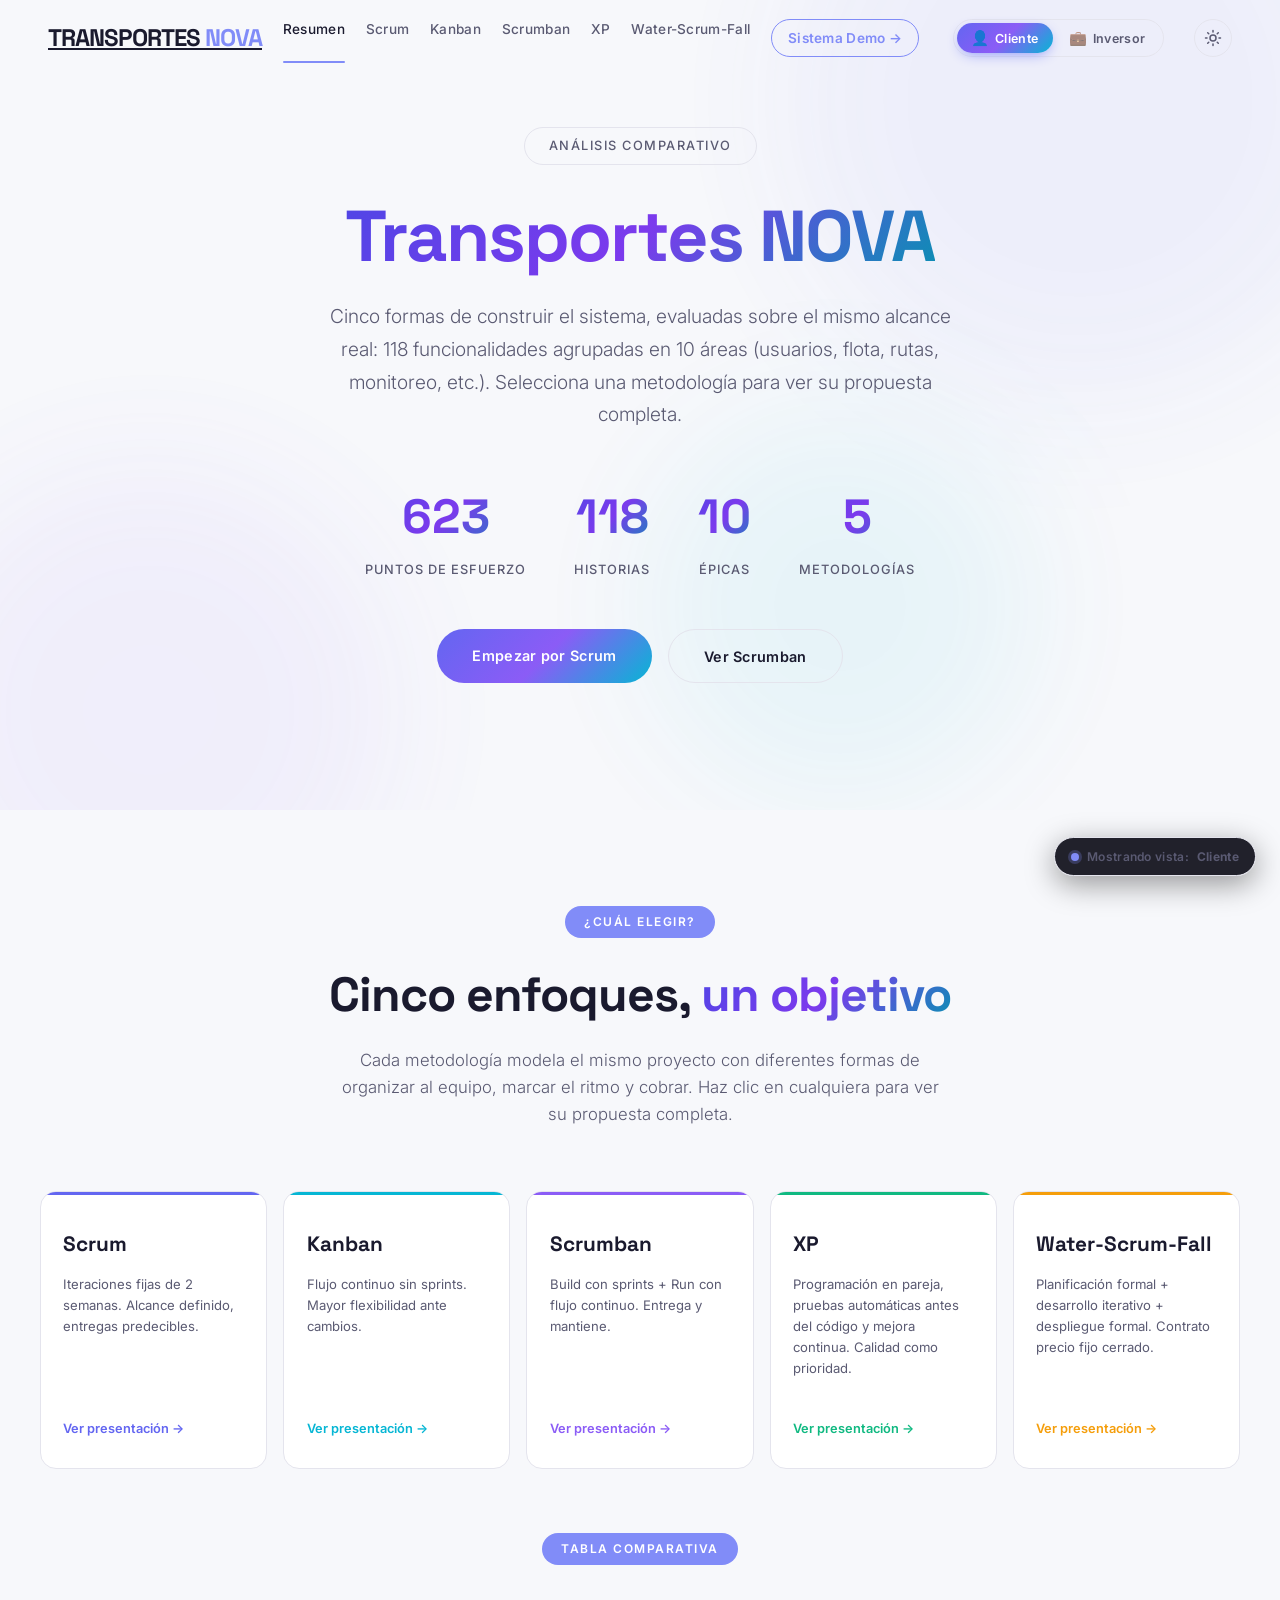
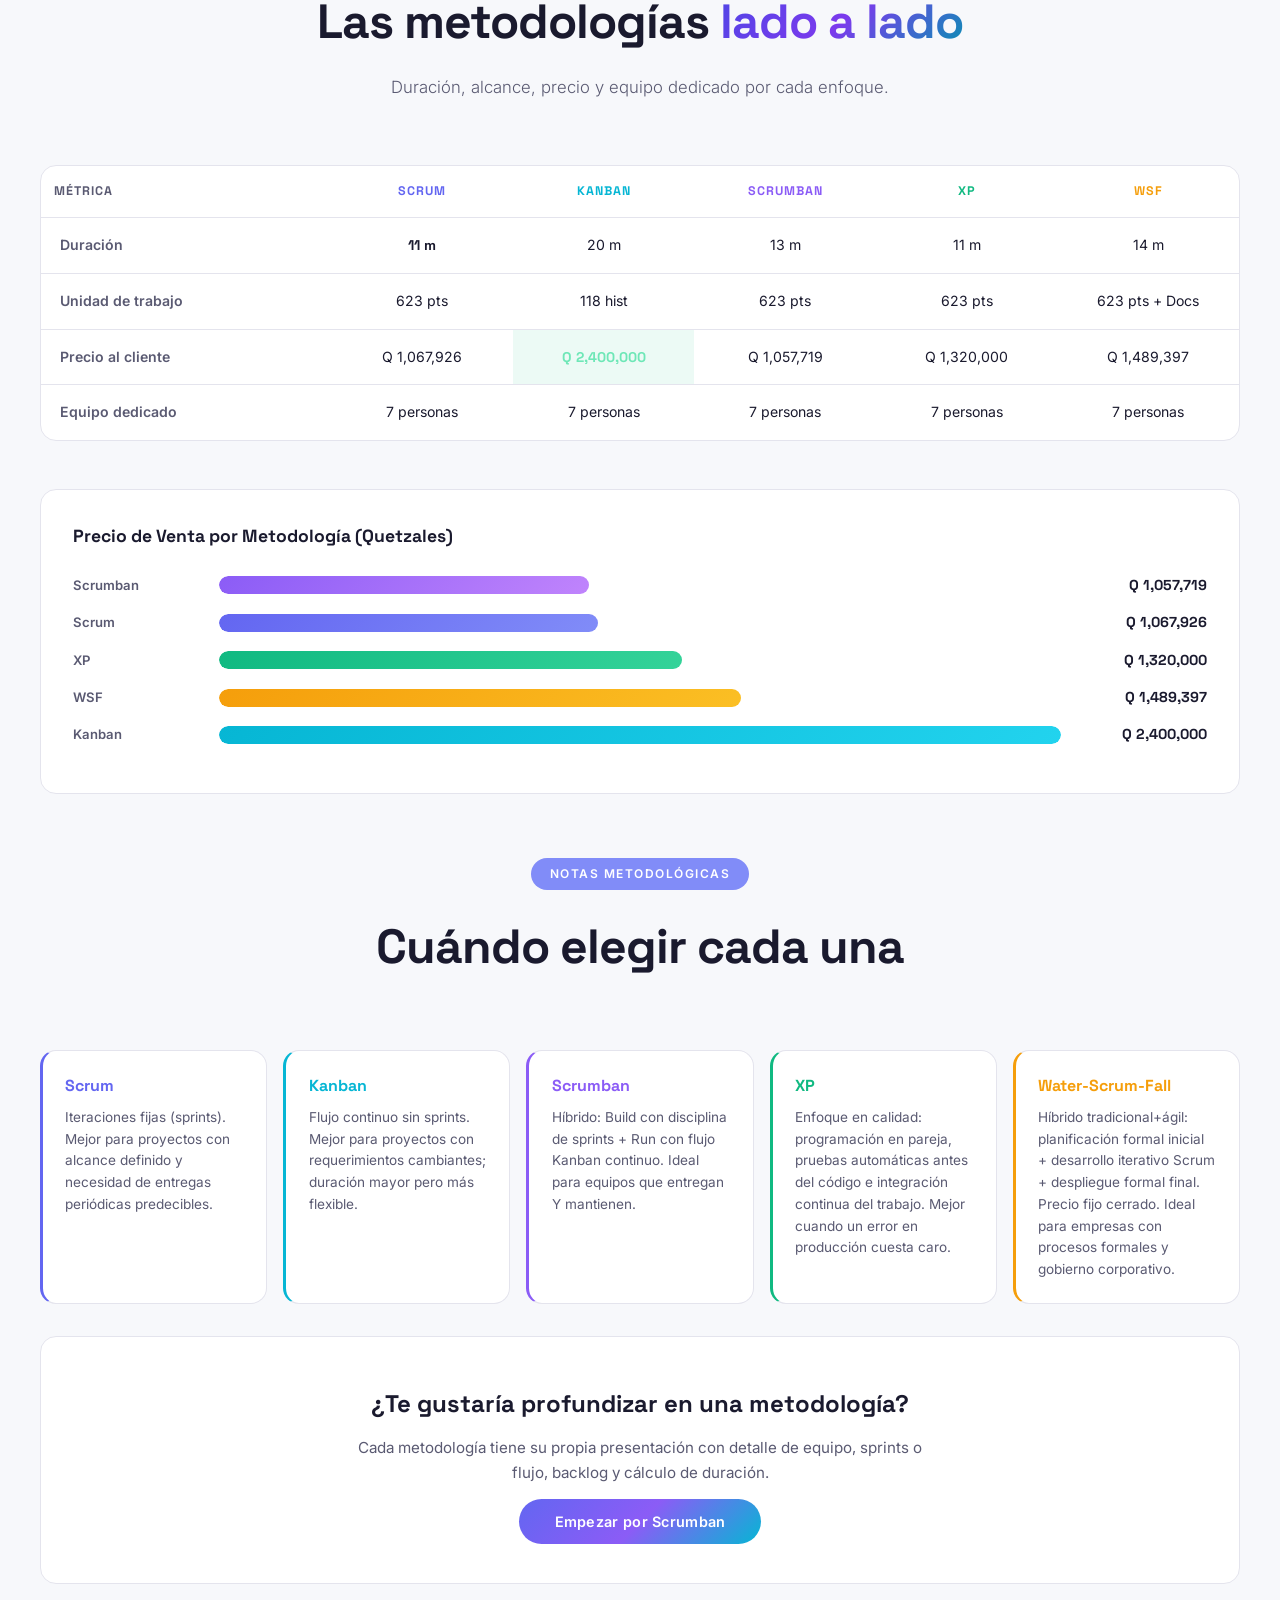
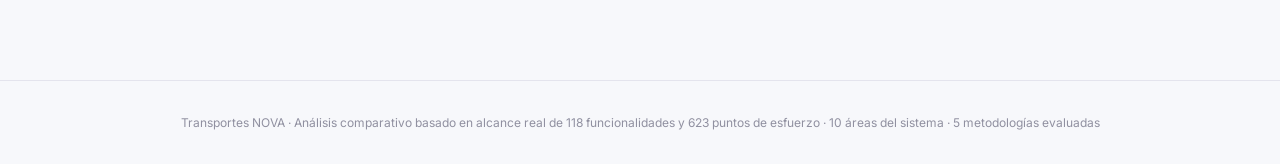
==== commit 6dfe8cae: "redondeo de meses" ====
--- a/index.html
+++ b/index.html
@@ -152,11 +152,11 @@
                         </div>
                         <div class="comp-row">
                             <div class="comp-cell label">Duración</div>
-                            <div class="comp-cell"><strong>10.55 m</strong></div>
+                            <div class="comp-cell"><strong>11 m</strong></div>
                             <div class="comp-cell">20 m</div>
-                            <div class="comp-cell">12.5 m</div>
+                            <div class="comp-cell">13 m</div>
                             <div class="comp-cell">11 m</div>
-                            <div class="comp-cell">14.05 m</div>
+                            <div class="comp-cell">14 m</div>
                         </div>
                         <div class="comp-row">
                             <div class="comp-cell label">Unidad de trabajo</div>
@@ -229,50 +229,45 @@
                 <div class="hbar-chart animate-on-scroll investor-only">
                     <h3 class="hbar-title">Costo Interno por Metodología (Quetzales)</h3>
                     <div class="hbar-row">
+                        <div class="hbar-label">Scrumban</div>
+                        <div class="hbar-track"><div class="hbar-fill" data-method="scrumban" data-width="45"></div></div>
+                        <div class="hbar-value">Q 423,088</div>
+                    </div>
+                    <div class="hbar-row">
                         <div class="hbar-label">Scrum</div>
                         <div class="hbar-track"><div class="hbar-fill" data-method="scrum" data-width="55"></div></div>
                         <div class="hbar-value">Q 514,250</div>
+                    </div>
+                    <div class="hbar-row">
+                        <div class="hbar-label">XP</div>
+                        <div class="hbar-track"><div class="hbar-fill" data-method="xp" data-width="55"></div></div>
+                        <div class="hbar-value">Q 514,250</div>
+                    </div>
+                    <div class="hbar-row">
+                        <div class="hbar-label">WSF</div>
+                        <div class="hbar-track"><div class="hbar-fill" data-method="wsf" data-width="88"></div></div>
+                        <div class="hbar-value">Q 819,168</div>
                     </div>
                     <div class="hbar-row">
                         <div class="hbar-label">Kanban</div>
                         <div class="hbar-track"><div class="hbar-fill" data-method="kanban" data-width="100"></div></div>
                         <div class="hbar-value">Q 935,000</div>
                     </div>
+                </div>
+
+                <div class="hbar-chart animate-on-scroll">
+                    <h3 class="hbar-title">Precio de Venta por Metodología (Quetzales)</h3>
                     <div class="hbar-row">
                         <div class="hbar-label">Scrumban</div>
-                        <div class="hbar-track"><div class="hbar-fill" data-method="scrumban" data-width="45"></div></div>
-                        <div class="hbar-value">Q 423,088</div>
-                    </div>
-                    <div class="hbar-row">
-                        <div class="hbar-label">XP</div>
-                        <div class="hbar-track"><div class="hbar-fill" data-method="xp" data-width="55"></div></div>
-                        <div class="hbar-value">Q 514,250</div>
-                    </div>
-                    <div class="hbar-row">
-                        <div class="hbar-label">WSF</div>
-                        <div class="hbar-track"><div class="hbar-fill" data-method="wsf" data-width="88"></div></div>
-                        <div class="hbar-value">Q 819,168</div>
-                    </div>
-                </div>
-
-                <div class="hbar-chart animate-on-scroll">
-                    <h3 class="hbar-title">Precio de Venta por Metodología (Quetzales)</h3>
+                        <div class="hbar-track"><div class="hbar-fill" data-method="scrumban" data-width="44"></div></div>
+                        <div class="hbar-value">Q 1,057,719</div>
+                    </div>
                     <div class="hbar-row">
                         <div class="hbar-label">Scrum</div>
                         <div class="hbar-track"><div class="hbar-fill" data-method="scrum" data-width="45"></div></div>
                         <div class="hbar-value">Q 1,067,926</div>
                     </div>
                     <div class="hbar-row">
-                        <div class="hbar-label">Kanban</div>
-                        <div class="hbar-track"><div class="hbar-fill" data-method="kanban" data-width="100"></div></div>
-                        <div class="hbar-value">Q 2,400,000</div>
-                    </div>
-                    <div class="hbar-row">
-                        <div class="hbar-label">Scrumban</div>
-                        <div class="hbar-track"><div class="hbar-fill" data-method="scrumban" data-width="44"></div></div>
-                        <div class="hbar-value">Q 1,057,719</div>
-                    </div>
-                    <div class="hbar-row">
                         <div class="hbar-label">XP</div>
                         <div class="hbar-track"><div class="hbar-fill" data-method="xp" data-width="55"></div></div>
                         <div class="hbar-value">Q 1,320,000</div>
@@ -281,6 +276,11 @@
                         <div class="hbar-label">WSF</div>
                         <div class="hbar-track"><div class="hbar-fill" data-method="wsf" data-width="62"></div></div>
                         <div class="hbar-value">Q 1,489,397</div>
+                    </div>
+                    <div class="hbar-row">
+                        <div class="hbar-label">Kanban</div>
+                        <div class="hbar-track"><div class="hbar-fill" data-method="kanban" data-width="100"></div></div>
+                        <div class="hbar-value">Q 2,400,000</div>
                     </div>
                 </div>
 
@@ -345,7 +345,7 @@
                 <p class="hero-subtitle animate-on-scroll">Ciclos de trabajo de 2 semanas con reuniones estructuradas y un ritmo predecible. Entregas periódicas con alcance definido y control total.</p>
                 <div class="kpi-row">
                     <div class="kpi-card animate-on-scroll">
-                        <div class="kpi-value"><span class="counter" data-target="10.55">0</span><span class="kpi-unit">meses</span></div>
+                        <div class="kpi-value"><span class="counter" data-target="11">0</span><span class="kpi-unit">meses</span></div>
                         <div class="kpi-label">Duración</div>
                     </div>
                     <div class="kpi-card animate-on-scroll" style="animation-delay:.08s">
@@ -430,7 +430,7 @@
                         <div class="breakdown-line"><strong>Ciclos base (sin margen)</strong><span class="breakdown-value">20.77</span></div>
                         <div class="breakdown-line"><strong>Margen de seguridad</strong><span class="breakdown-value">+10 %</span></div>
                         <div class="breakdown-line"><strong>Ciclos totales (con margen)</strong><span class="breakdown-value">22.84</span></div>
-                        <div class="breakdown-line"><strong>Duración total</strong><span class="breakdown-value">10.55 meses (~11)</span></div>
+                        <div class="breakdown-line"><strong>Duración total</strong><span class="breakdown-value">11 meses</span></div>
                         <div class="breakdown-line total investor-only"><strong>Costo interno por ciclo</strong><span class="breakdown-value">Q 21,594</span></div>
                     </div>
                 </div>
@@ -440,12 +440,12 @@
                         <div class="financial-item investor-only">
                             <div class="financial-item-label">Costo Interno</div>
                             <div class="financial-item-value">Q 514,250</div>
-                            <div class="financial-item-sub">22.84 ciclos × Q 21,594</div>
+                            <div class="financial-item-sub">11 meses × Q 46,750</div>
                         </div>
                         <div class="financial-item">
                             <div class="financial-item-label">Precio al Cliente</div>
                             <div class="financial-item-value">Q 1,067,926</div>
-                            <div class="financial-item-sub">22.84 sprints × Q 46,750</div>
+                            <div class="financial-item-sub">23 sprints × Q 46,750</div>
                         </div>
                         <div class="financial-item investor-only">
                             <div class="financial-item-label">Margen Bruto</div>
@@ -469,8 +469,8 @@
                         </div>
                         <div class="financial-item client-only">
                             <div class="financial-item-label">Duración</div>
-                            <div class="financial-item-value">10.55 m</div>
-                            <div class="financial-item-sub">22.84 sprints de 2 semanas</div>
+                            <div class="financial-item-value">11 m</div>
+                            <div class="financial-item-sub">22.84 ciclos de 2 semanas</div>
                         </div>
                         <div class="financial-item client-only">
                             <div class="financial-item-label">Equipo Dedicado</div>
@@ -813,7 +813,7 @@
                 <p class="hero-subtitle animate-on-scroll">Lo mejor de ambos mundos: 70 % del equipo construyendo funcionalidades nuevas en ciclos cortos, 30 % manteniendo en operación lo que ya está entregado. Sin contratar dos equipos.</p>
                 <div class="kpi-row">
                     <div class="kpi-card animate-on-scroll">
-                        <div class="kpi-value"><span class="counter" data-target="12.5">0</span><span class="kpi-unit">meses</span></div>
+                        <div class="kpi-value"><span class="counter" data-target="13">0</span><span class="kpi-unit">meses</span></div>
                         <div class="kpi-label">Duración construcción</div>
                     </div>
                     <div class="kpi-card animate-on-scroll" style="animation-delay:.08s">
@@ -944,7 +944,7 @@
                         <div class="breakdown-line"><strong>Precio construcción mensual</strong><span class="breakdown-value">Q 81,813</span></div>
                         <div class="breakdown-line"><strong>Precio operación mensual</strong><span class="breakdown-value">Q 35,063</span></div>
                         <div class="breakdown-line"><strong>Precio construcción por ciclo</strong><span class="breakdown-value">Q 40,906</span></div>
-                        <div class="breakdown-line total"><strong>Duración construcción</strong><span class="breakdown-value">12.5 meses</span></div>
+                        <div class="breakdown-line total"><strong>Duración construcción</strong><span class="breakdown-value">13 meses</span></div>
                     </div>
                 </div>
 
@@ -977,7 +977,7 @@
                         </div>
                         <div class="financial-item">
                             <div class="financial-item-label">Duración construcción</div>
-                            <div class="financial-item-value">12.5 m</div>
+                            <div class="financial-item-value">13 m</div>
                             <div class="financial-item-sub">+ operación continua en paralelo</div>
                         </div>
                         <div class="financial-item client-only">
@@ -1272,7 +1272,7 @@
                 <p class="hero-subtitle animate-on-scroll">Planificación formal al inicio + desarrollo iterativo en medio + despliegue formal al final. Documentación completa, procesos corporativos y un solo contrato cerrado de Q 1,489,397.</p>
                 <div class="kpi-row">
                     <div class="kpi-card animate-on-scroll">
-                        <div class="kpi-value"><span class="counter" data-target="14.05">0</span><span class="kpi-unit">meses</span></div>
+                        <div class="kpi-value"><span class="counter" data-target="14">0</span><span class="kpi-unit">meses</span></div>
                         <div class="kpi-label">Duración Total</div>
                     </div>
                     <div class="kpi-card animate-on-scroll" style="animation-delay:.08s">
@@ -1322,7 +1322,7 @@
                         <div class="wsf-phase-name">Scrum</div>
                         <div class="wsf-phase-desc">Desarrollo iterativo ágil. Equipo completo activo, ciclos de 2 semanas con ritmo de 30 puntos por ciclo y un margen de seguridad del 10 %.</div>
                         <div class="wsf-phase-stats">
-                            <div class="wsf-phase-stat">Duración<strong>10.55 meses</strong></div>
+                            <div class="wsf-phase-stat">Duración<strong>11 meses</strong></div>
                             <div class="wsf-phase-stat investor-only">Mensual<strong>Q 46,750</strong></div>
                             <div class="wsf-phase-stat investor-only" style="grid-column:1/-1">Costo total<strong style="color:#a5b4fc">Q 493,268</strong></div>
                             <div class="wsf-phase-stat client-only">Ciclos<strong>22.84</strong></div>
@@ -1369,7 +1369,7 @@
                     <h3 class="breakdown-title">Costo total interno del proyecto</h3>
                     <div class="breakdown-list">
                         <div class="breakdown-line"><strong>Fase Water (2 meses)</strong><span class="breakdown-value">Q 105,500</span></div>
-                        <div class="breakdown-line"><strong>Fase Scrum (10.55 meses)</strong><span class="breakdown-value">Q 493,268</span></div>
+                        <div class="breakdown-line"><strong>Fase Scrum (11 meses)</strong><span class="breakdown-value">Q 493,268</span></div>
                         <div class="breakdown-line"><strong>Fase Fall (1.5 meses)</strong><span class="breakdown-value">Q 65,400</span></div>
                         <div class="breakdown-line"><strong>Costos extra (docs, auditorías, soporte reforzado)</strong><span class="breakdown-value">Q 155,000</span></div>
                         <div class="breakdown-line total"><strong>Costo total interno</strong><span class="breakdown-value">Q 819,168</span></div>
@@ -1426,7 +1426,7 @@
                         </div>
                         <div class="financial-item">
                             <div class="financial-item-label">Duración Total</div>
-                            <div class="financial-item-value">14.05 m</div>
+                            <div class="financial-item-value">14 m</div>
                             <div class="financial-item-sub">La más larga (incluye fases formales)</div>
                         </div>
                         <div class="financial-item investor-only">
